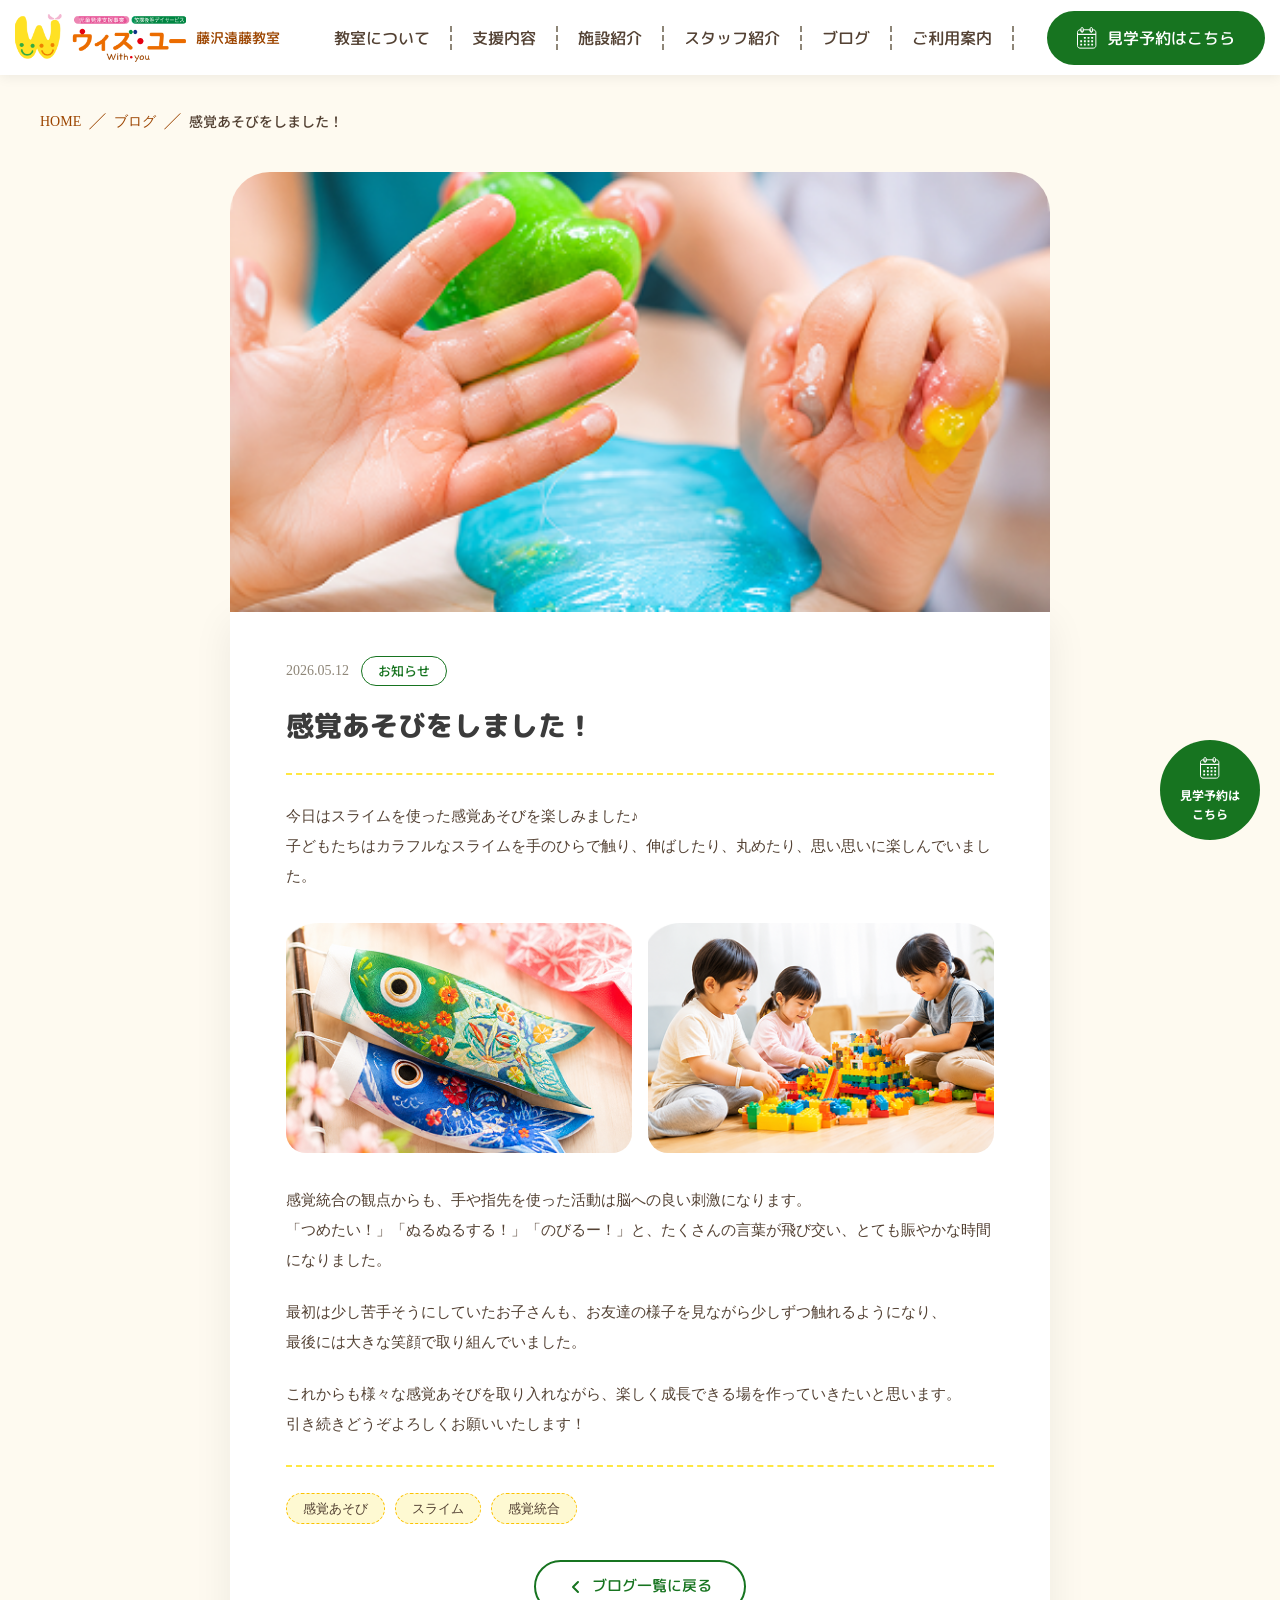
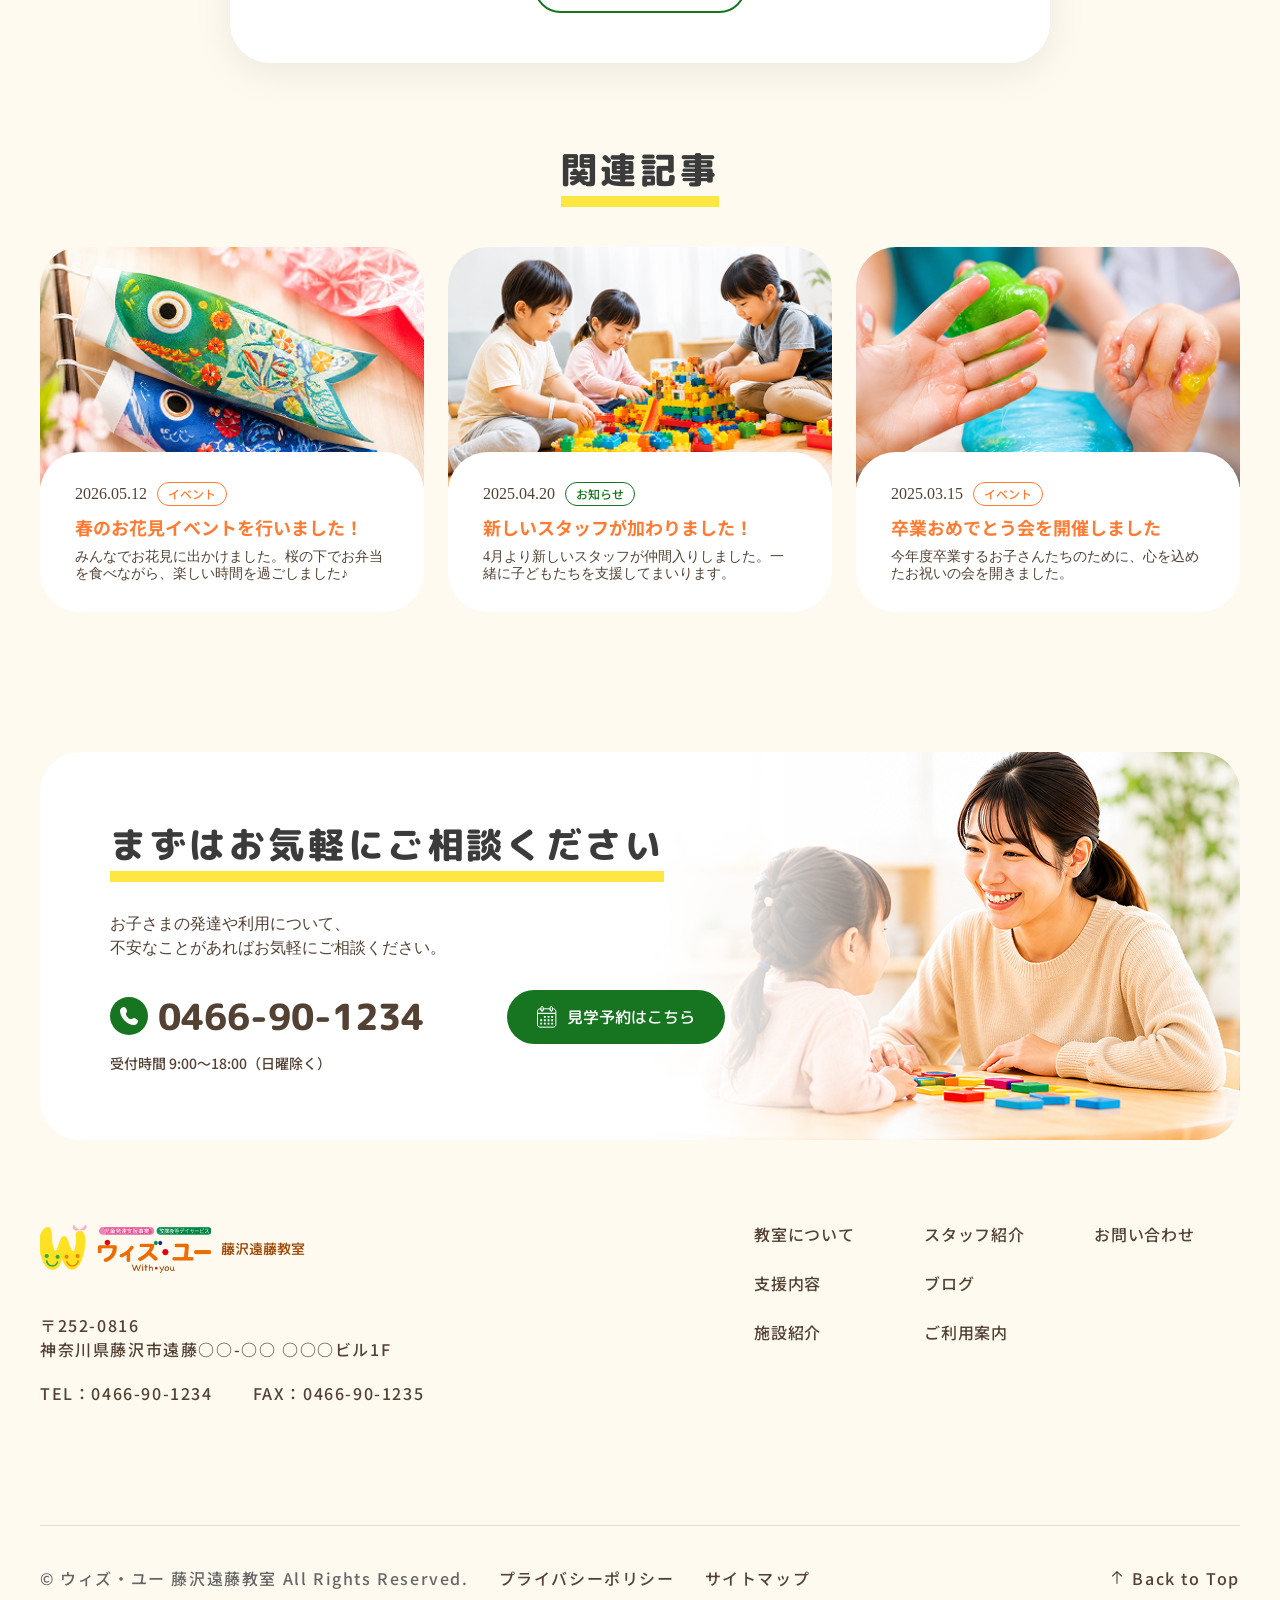
==== blog-detail.html @ 813b3a85 "fix" ====
<!DOCTYPE html>
<html lang="ja">

<head>
    <meta charset="UTF-8">
    <meta name="viewport" content="width=device-width, initial-scale=1.0">
    <meta name="theme-color" content="#4F9858">

    <link href="https://cdn.jsdelivr.net/npm/bootstrap@5.3.3/dist/css/bootstrap.min.css" rel="stylesheet">
    <link href="assets/css/vendors/hover.css" rel="stylesheet">
    <link href="assets/css/style.css" rel="stylesheet">
    <link href="assets/css/responsive.css" rel="stylesheet">
    <link href="assets/images/fav.png" rel="icon" type="image/png">

    <title>感覚あそびをしました！ | 藤沢遠藤教室</title>
</head>

<body>
    <div class="layout">

        <section class="header">
            <div class="lg-container">
                <div class="header-inner">
                    <div class="nav-brand">
                        <a href="index.html">
                            <img src="assets/images/logo.svg" class="logo" alt="">
                        </a>
                        <span>
                            藤沢遠藤教室
                        </span>
                    </div>
                    <div class="nav-bar">
                        <a href="classroom.html">教室について</a>
                        <a href="#">支援内容</a>
                        <a href="facilities.html">施設紹介</a>
                        <a href="#">スタッフ紹介</a>
                        <a href="blog.html">ブログ</a>
                        <a href="contact.html">ご利用案内</a>
                    </div>
                    <div class="nav-action">
                        <a href="contact.html" class="btn btn-primary">
                            <svg width="20" height="22" viewBox="0 0 20 22" fill="none"
                                xmlns="http://www.w3.org/2000/svg">
                                <path
                                    d="M18.85 5.29231V7.38091H0.5V5.29231C0.5 3.91237 1.6194 2.79297 3.00005 2.79297H3.94042V3.94013C3.94042 4.57297 4.45438 5.08694 5.08758 5.08694C5.72078 5.08694 6.23439 4.57297 6.23439 3.94013V2.79297H13.1156V3.94013C13.1156 4.57297 13.6295 5.08694 14.2624 5.08694C14.8952 5.08694 15.4096 4.57297 15.4096 3.94013V2.79297H16.3506C17.7316 2.79297 18.85 3.91237 18.85 5.29231Z"
                                    stroke="white" stroke-miterlimit="10" />
                                <path
                                    d="M6.23416 1.64693V3.94066C6.23416 4.57374 5.72044 5.08758 5.08736 5.08758C4.45427 5.08758 3.94043 4.57386 3.94043 3.94066V1.64693C3.94043 1.0129 4.45427 0.5 5.08736 0.5C5.72044 0.5 6.23416 1.0129 6.23416 1.64693Z"
                                    stroke="white" stroke-miterlimit="10" />
                                <path
                                    d="M15.4096 1.64693V3.94066C15.4096 4.57374 14.8958 5.08758 14.2626 5.08758C13.6294 5.08758 13.1157 4.57386 13.1157 3.94066V1.64693C13.1157 1.0129 13.6296 0.5 14.2626 0.5C14.8957 0.5 15.4096 1.0129 15.4096 1.64693Z"
                                    stroke="white" stroke-miterlimit="10" />
                                <path
                                    d="M18.85 7.38086V18.6439C18.85 20.0249 17.7316 21.1433 16.3506 21.1433H3.00005C1.6194 21.1433 0.5 20.0249 0.5 18.6439V7.38086H18.85Z"
                                    stroke="white" stroke-miterlimit="10" />
                                <path
                                    d="M8.75779 11.4894C8.75779 11.6274 8.64591 11.7394 8.50793 11.7394H7.17271C7.03473 11.7394 6.92285 11.6274 6.92285 11.4894V10.1542C6.92285 10.0161 7.03473 9.9043 7.17271 9.9043H8.50793C8.64591 9.9043 8.75779 10.0162 8.75779 10.1542V11.4894Z"
                                    fill="white" />
                                <path
                                    d="M12.4272 11.4894C12.4272 11.6274 12.3153 11.7394 12.1774 11.7394H10.8421C10.7042 11.7394 10.5923 11.6274 10.5923 11.4894V10.1542C10.5923 10.0161 10.7042 9.9043 10.8421 9.9043H12.1774C12.3153 9.9043 12.4272 10.0162 12.4272 10.1542V11.4894Z"
                                    fill="white" />
                                <path
                                    d="M16.0976 11.4894C16.0976 11.6274 15.9858 11.7394 15.8478 11.7394H14.5126C14.3746 11.7394 14.2627 11.6274 14.2627 11.4894V10.1542C14.2627 10.0161 14.3746 9.9043 14.5126 9.9043H15.8478C15.9856 9.9043 16.0976 10.0162 16.0976 10.1542V11.4894Z"
                                    fill="white" />
                                <path
                                    d="M3.5023 13.3457H4.83752C4.9755 13.3457 5.08738 13.4577 5.08738 13.5956V14.9308C5.08738 15.0686 4.97538 15.1806 4.83752 15.1806H3.5023C3.36432 15.1806 3.25244 15.0686 3.25244 14.9308V13.5956C3.25244 13.4577 3.36444 13.3457 3.5023 13.3457Z"
                                    fill="white" />
                                <path
                                    d="M7.17223 13.3457H8.50744C8.64542 13.3457 8.7573 13.4577 8.7573 13.5956V14.9308C8.7573 15.0686 8.6453 15.1806 8.50744 15.1806H7.17223C7.03424 15.1806 6.92236 15.0686 6.92236 14.9308V13.5956C6.92236 13.4577 7.03436 13.3457 7.17223 13.3457Z"
                                    fill="white" />
                                <path
                                    d="M14.5121 13.3457H15.8473C15.9851 13.3457 16.0971 13.4577 16.0971 13.5956V14.9308C16.0971 15.0686 15.9851 15.1806 15.8473 15.1806H14.5121C14.3742 15.1806 14.2622 15.0686 14.2622 14.9308V13.5956C14.2622 13.4577 14.3742 13.3457 14.5121 13.3457Z"
                                    fill="white" />
                                <path
                                    d="M5.08738 18.3704C5.08738 18.5085 4.9755 18.6202 4.83752 18.6202H3.5023C3.36432 18.6202 3.25244 18.5083 3.25244 18.3704V17.0351C3.25244 16.8972 3.36432 16.7852 3.5023 16.7852H4.83752C4.9755 16.7852 5.08738 16.8972 5.08738 17.0351V18.3704Z"
                                    fill="white" />
                                <path
                                    d="M8.75779 18.3704C8.75779 18.5085 8.64591 18.6202 8.50793 18.6202H7.17271C7.03473 18.6202 6.92285 18.5083 6.92285 18.3704V17.0351C6.92285 16.8972 7.03473 16.7852 7.17271 16.7852H8.50793C8.64591 16.7852 8.75779 16.8972 8.75779 17.0351V18.3704Z"
                                    fill="white" />
                                <path
                                    d="M12.4272 18.3704C12.4272 18.5085 12.3153 18.6202 12.1774 18.6202H10.8421C10.7042 18.6202 10.5923 18.5083 10.5923 18.3704V17.0351C10.5923 16.8972 10.7042 16.7852 10.8421 16.7852H12.1774C12.3153 16.7852 12.4272 16.8972 12.4272 17.0351V18.3704Z"
                                    fill="white" />
                                <path
                                    d="M16.0976 18.3704C16.0976 18.5085 15.9858 18.6202 15.8478 18.6202H14.5126C14.3746 18.6202 14.2627 18.5083 14.2627 18.3704V17.0351C14.2627 16.8972 14.3746 16.7852 14.5126 16.7852H15.8478C15.9856 16.7852 16.0976 16.8972 16.0976 17.0351V18.3704Z"
                                    fill="white" />
                                <path
                                    d="M12.4272 14.9288C12.4272 15.0668 12.3153 15.1788 12.1774 15.1788H10.8421C10.7042 15.1788 10.5923 15.0668 10.5923 14.9288V13.5936C10.5923 13.4555 10.7042 13.3438 10.8421 13.3438H12.1774C12.3153 13.3438 12.4272 13.4556 12.4272 13.5936V14.9288Z"
                                    fill="white" />
                            </svg>
                            見学予約はこちら
                        </a>
                    </div>
                </div>
            </div>
        </section>
        <section class="mobile-header">
            <div class="nav-brand">
                <a href="index.html">
                    <img src="assets/images/logo.svg" class="logo" alt="">
                </a>
                <span>
                    藤沢遠藤教室
                </span>
            </div>
            <div class="menu-btn" data-bs-toggle="offcanvas" data-bs-target="#mobileNav" aria-controls="mobileNav"
                style="cursor:pointer;">
                <svg width="50" height="50" viewBox="0 0 50 50" fill="none" xmlns="http://www.w3.org/2000/svg">
                    <rect width="50" height="50" rx="25" fill="#FCC202" />
                    <path
                        d="M8.31 19.24C8.17667 19.3133 8.03667 19.33 7.89 19.29C7.74333 19.2567 7.62333 19.1767 7.53 19.05C7.45 18.93 7.42333 18.8 7.45 18.66C7.48333 18.52 7.56333 18.4167 7.69 18.35C9.01667 17.59 10.1133 16.7 10.98 15.68C11.0133 15.6467 11.0067 15.61 10.96 15.57C10.0267 14.8233 9.27 14.24 8.69 13.82C8.57667 13.7333 8.51 13.62 8.49 13.48C8.47 13.34 8.50667 13.2167 8.6 13.11C8.69333 12.9967 8.81333 12.9333 8.96 12.92C9.11333 12.9 9.25 12.9333 9.37 13.02C10.0833 13.5267 10.8267 14.09 11.6 14.71C11.6467 14.7433 11.6867 14.74 11.72 14.7C12.28 13.8533 12.7333 12.9033 13.08 11.85C13.1267 11.7033 13.2167 11.5933 13.35 11.52C13.4833 11.44 13.6267 11.4167 13.78 11.45C13.9267 11.4833 14.0367 11.5633 14.11 11.69C14.19 11.8167 14.2067 11.95 14.16 12.09C13.78 13.3367 13.26 14.4467 12.6 15.42C12.5667 15.4667 12.57 15.5067 12.61 15.54C13.47 16.2667 14.2033 16.91 14.81 17.47C14.9167 17.57 14.97 17.6933 14.97 17.84C14.9767 17.9867 14.9267 18.1133 14.82 18.22C14.7133 18.3267 14.5833 18.3833 14.43 18.39C14.2833 18.39 14.1567 18.34 14.05 18.24C13.3767 17.6133 12.6833 17 11.97 16.4C11.9167 16.36 11.8733 16.36 11.84 16.4C10.9067 17.4933 9.73 18.44 8.31 19.24ZM16.96 11.95H22.54C22.68 11.95 22.8 12 22.9 12.1C23 12.2 23.05 12.32 23.05 12.46C23.05 12.6 23 12.7233 22.9 12.83C22.8 12.93 22.68 12.98 22.54 12.98H16.96C16.82 12.98 16.7 12.93 16.6 12.83C16.5 12.7233 16.45 12.6 16.45 12.46C16.45 12.32 16.5 12.2 16.6 12.1C16.7 12 16.82 11.95 16.96 11.95ZM16.26 18.85C16.12 18.85 16 18.8 15.9 18.7C15.8 18.6 15.75 18.48 15.75 18.34C15.75 18.2 15.8 18.08 15.9 17.98C16 17.8733 16.12 17.82 16.26 17.82H23.24C23.38 17.82 23.5 17.8733 23.6 17.98C23.7 18.08 23.75 18.2 23.75 18.34C23.75 18.48 23.7 18.6 23.6 18.7C23.5 18.8 23.38 18.85 23.24 18.85H16.26ZM25.32 19C25.1933 19 25.0867 18.96 25 18.88C24.9133 18.7933 24.87 18.6867 24.87 18.56C24.87 18.4333 24.9133 18.3267 25 18.24C25.0867 18.1533 25.1933 18.11 25.32 18.11H28.88C28.94 18.11 28.97 18.0833 28.97 18.03L29.23 14.37C29.23 14.3167 29.2033 14.29 29.15 14.29H26.15C26.0233 14.29 25.9167 14.2467 25.83 14.16C25.7433 14.0733 25.7 13.9667 25.7 13.84C25.7 13.7133 25.7433 13.61 25.83 13.53C25.9167 13.4433 26.0233 13.4 26.15 13.4H29.81C29.9633 13.4 30.09 13.4567 30.19 13.57C30.2967 13.6767 30.3467 13.8067 30.34 13.96L30.08 18.03C30.08 18.0833 30.1067 18.11 30.16 18.11H31.18C31.3067 18.11 31.4133 18.1533 31.5 18.24C31.5867 18.3267 31.63 18.4333 31.63 18.56C31.63 18.6867 31.5867 18.7933 31.5 18.88C31.4133 18.96 31.3067 19 31.18 19H25.32ZM33.17 15.92C33.0233 15.92 32.9 15.87 32.8 15.77C32.7 15.67 32.65 15.5467 32.65 15.4C32.65 15.2533 32.7 15.13 32.8 15.03C32.9 14.93 33.0233 14.88 33.17 14.88H40.33C40.4767 14.88 40.6 14.93 40.7 15.03C40.8 15.13 40.85 15.2533 40.85 15.4C40.85 15.5467 40.8 15.67 40.7 15.77C40.6 15.87 40.4767 15.92 40.33 15.92H33.17Z"
                        fill="white" />
                    <line x1="11.5" y1="24" x2="36.5" y2="24" stroke="white" stroke-width="2" />
                    <line x1="11.5" y1="30" x2="36.5" y2="30" stroke="white" stroke-width="2" />
                    <line x1="11.5" y1="36" x2="36.5" y2="36" stroke="white" stroke-width="2" />
                </svg>
            </div>
        </section>

        <!-- Mobile Offcanvas Nav -->
        <div class="offcanvas offcanvas-end mobile-offcanvas" tabindex="-1" id="mobileNav"
            aria-labelledby="mobileNavLabel">
            <div class="offcanvas-header">
                <div class="nav-brand">
                    <a href="index.html">
                        <img src="assets/images/logo.svg" class="logo" alt="">
                    </a>
                </div>
                <button type="button" class="offcanvas-close-btn" data-bs-dismiss="offcanvas" aria-label="Close">
                    <svg width="44" height="44" viewBox="0 0 44 44" fill="none" xmlns="http://www.w3.org/2000/svg">
                        <rect width="44" height="44" rx="22" fill="#FF7B32" />
                        <line x1="14" y1="14" x2="30" y2="30" stroke="white" stroke-width="2.5"
                            stroke-linecap="round" />
                        <line x1="30" y1="14" x2="14" y2="30" stroke="white" stroke-width="2.5"
                            stroke-linecap="round" />
                    </svg>
                </button>
            </div>
            <div class="offcanvas-body">
                <nav class="mobile-nav-links">
                    <a href="classroom.html">教室について</a>
                    <a href="#">支援内容</a>
                    <a href="facilities.html">施設紹介</a>
                    <a href="#">スタッフ紹介</a>
                    <a href="blog.html">ブログ</a>
                    <a href="contact.html">ご利用案内</a>
                </nav>
                <div class="mobile-nav-action">
                    <a href="contact.html" class="btn btn-primary w-100">
                        <svg width="20" height="22" viewBox="0 0 20 22" fill="none" xmlns="http://www.w3.org/2000/svg">
                            <path
                                d="M18.85 5.29231V7.38091H0.5V5.29231C0.5 3.91237 1.6194 2.79297 3.00005 2.79297H3.94042V3.94013C3.94042 4.57297 4.45438 5.08694 5.08758 5.08694C5.72078 5.08694 6.23439 4.57297 6.23439 3.94013V2.79297H13.1156V3.94013C13.1156 4.57297 13.6295 5.08694 14.2624 5.08694C14.8952 5.08694 15.4096 4.57297 15.4096 3.94013V2.79297H16.3506C17.7316 2.79297 18.85 3.91237 18.85 5.29231Z"
                                stroke="white" stroke-miterlimit="10" />
                            <path
                                d="M6.23416 1.64693V3.94066C6.23416 4.57374 5.72044 5.08758 5.08736 5.08758C4.45427 5.08758 3.94043 4.57386 3.94043 3.94066V1.64693C3.94043 1.0129 4.45427 0.5 5.08736 0.5C5.72044 0.5 6.23416 1.0129 6.23416 1.64693Z"
                                stroke="white" stroke-miterlimit="10" />
                            <path
                                d="M15.4096 1.64693V3.94066C15.4096 4.57374 14.8958 5.08758 14.2626 5.08758C13.6294 5.08758 13.1157 4.57386 13.1157 3.94066V1.64693C13.1157 1.0129 13.6296 0.5 14.2626 0.5C14.8957 0.5 15.4096 1.0129 15.4096 1.64693Z"
                                stroke="white" stroke-miterlimit="10" />
                            <path
                                d="M18.85 7.38086V18.6439C18.85 20.0249 17.7316 21.1433 16.3506 21.1433H3.00005C1.6194 21.1433 0.5 20.0249 0.5 18.6439V7.38086H18.85Z"
                                stroke="white" stroke-miterlimit="10" />
                            <path
                                d="M8.75779 11.4894C8.75779 11.6274 8.64591 11.7394 8.50793 11.7394H7.17271C7.03473 11.7394 6.92285 11.6274 6.92285 11.4894V10.1542C6.92285 10.0161 7.03473 9.9043 7.17271 9.9043H8.50793C8.64591 9.9043 8.75779 10.0162 8.75779 10.1542V11.4894Z"
                                fill="white" />
                            <path
                                d="M12.4272 11.4894C12.4272 11.6274 12.3153 11.7394 12.1774 11.7394H10.8421C10.7042 11.7394 10.5923 11.6274 10.5923 11.4894V10.1542C10.5923 10.0161 10.7042 9.9043 10.8421 9.9043H12.1774C12.3153 9.9043 12.4272 10.0162 12.4272 10.1542V11.4894Z"
                                fill="white" />
                            <path
                                d="M16.0976 11.4894C16.0976 11.6274 15.9858 11.7394 15.8478 11.7394H14.5126C14.3746 11.7394 14.2627 11.6274 14.2627 11.4894V10.1542C14.2627 10.0161 14.3746 9.9043 14.5126 9.9043H15.8478C15.9856 9.9043 16.0976 10.0162 16.0976 10.1542V11.4894Z"
                                fill="white" />
                            <path
                                d="M3.5023 13.3457H4.83752C4.9755 13.3457 5.08738 13.4577 5.08738 13.5956V14.9308C5.08738 15.0686 4.97538 15.1806 4.83752 15.1806H3.5023C3.36432 15.1806 3.25244 15.0686 3.25244 14.9308V13.5956C3.25244 13.4577 3.36444 13.3457 3.5023 13.3457Z"
                                fill="white" />
                            <path
                                d="M7.17223 13.3457H8.50744C8.64542 13.3457 8.7573 13.4577 8.7573 13.5956V14.9308C8.7573 15.0686 8.6453 15.1806 8.50744 15.1806H7.17223C7.03424 15.1806 6.92236 15.0686 6.92236 14.9308V13.5956C6.92236 13.4577 7.03436 13.3457 7.17223 13.3457Z"
                                fill="white" />
                            <path
                                d="M14.5121 13.3457H15.8473C15.9851 13.3457 16.0971 13.4577 16.0971 13.5956V14.9308C16.0971 15.0686 15.9851 15.1806 15.8473 15.1806H14.5121C14.3742 15.1806 14.2622 15.0686 14.2622 14.9308V13.5956C14.2622 13.4577 14.3742 13.3457 14.5121 13.3457Z"
                                fill="white" />
                            <path
                                d="M5.08738 18.3704C5.08738 18.5085 4.9755 18.6202 4.83752 18.6202H3.5023C3.36432 18.6202 3.25244 18.5083 3.25244 18.3704V17.0351C3.25244 16.8972 3.36432 16.7852 3.5023 16.7852H4.83752C4.9755 16.7852 5.08738 16.8972 5.08738 17.0351V18.3704Z"
                                fill="white" />
                            <path
                                d="M8.75779 18.3704C8.75779 18.5085 8.64591 18.6202 8.50793 18.6202H7.17271C7.03473 18.6202 6.92285 18.5083 6.92285 18.3704V17.0351C6.92285 16.8972 7.03473 16.7852 7.17271 16.7852H8.50793C8.64591 16.7852 8.75779 16.8972 8.75779 17.0351V18.3704Z"
                                fill="white" />
                            <path
                                d="M12.4272 18.3704C12.4272 18.5085 12.3153 18.6202 12.1774 18.6202H10.8421C10.7042 18.6202 10.5923 18.5083 10.5923 18.3704V17.0351C10.5923 16.8972 10.7042 16.7852 10.8421 16.7852H12.1774C12.3153 16.7852 12.4272 16.8972 12.4272 17.0351V18.3704Z"
                                fill="white" />
                            <path
                                d="M16.0976 18.3704C16.0976 18.5085 15.9858 18.6202 15.8478 18.6202H14.5126C14.3746 18.6202 14.2627 18.5083 14.2627 18.3704V17.0351C14.2627 16.8972 14.3746 16.7852 14.5126 16.7852H15.8478C15.9856 16.7852 16.0976 16.8972 16.0976 17.0351V18.3704Z"
                                fill="white" />
                            <path
                                d="M12.4272 14.9288C12.4272 15.0668 12.3153 15.1788 12.1774 15.1788H10.8421C10.7042 15.1788 10.5923 15.0668 10.5923 14.9288V13.5936C10.5923 13.4555 10.7042 13.3438 10.8421 13.3438H12.1774C12.3153 13.3438 12.4272 13.4556 12.4272 13.5936V14.9288Z"
                                fill="white" />
                        </svg>
                        見学予約はこちら
                    </a>
                </div>
            </div>
        </div>

        <!-- Breadcrumb -->
        <section class="bd-breadcrumb-section">
            <div class="md-container">
                <div class="bd-breadcrumb">
                    <a href="index.html">HOME</a>
                    <svg width="17" height="17" viewBox="0 0 17 17" fill="none">
                        <line x1="0.35" y1="16.35" x2="16.35" y2="0.35" stroke="#9C4500" />
                    </svg>
                    <a href="blog.html">ブログ</a>
                    <svg width="17" height="17" viewBox="0 0 17 17" fill="none">
                        <line x1="0.35" y1="16.35" x2="16.35" y2="0.35" stroke="#9C4500" />
                    </svg>
                    <span>感覚あそびをしました！</span>
                </div>
            </div>
        </section>

        <!-- Blog Detail -->
        <section class="bd-section">
            <div class="md-container">
                <div class="bd-wrap">

                    <!-- Hero Image -->
                    <div class="bd-hero-img">
                        <img src="assets/images/blog1.png" alt="感覚あそびをしました！">
                    </div>

                    <!-- Article Card -->
                    <div class="bd-card">

                        <!-- Meta -->
                        <div class="bd-meta">
                            <span class="bd-date">2026.05.12</span>
                            <span class="bd-tag success">お知らせ</span>
                        </div>

                        <!-- Title -->
                        <h1 class="bd-title">感覚あそびをしました！</h1>

                        <div class="bd-divider"></div>

                        <!-- Body -->
                        <div class="bd-body">
                            <p>今日はスライムを使った感覚あそびを楽しみました♪<br>
                                子どもたちはカラフルなスライムを手のひらで触り、伸ばしたり、丸めたり、思い思いに楽しんでいました。</p>

                            <div class="bd-img-row">
                                <div class="bd-img-item">
                                    <img src="assets/images/blog2.png" alt="">
                                </div>
                                <div class="bd-img-item">
                                    <img src="assets/images/blog3.png" alt="">
                                </div>
                            </div>

                            <p>感覚統合の観点からも、手や指先を使った活動は脳への良い刺激になります。<br>
                                「つめたい！」「ぬるぬるする！」「のびるー！」と、たくさんの言葉が飛び交い、とても賑やかな時間になりました。</p>

                            <p>最初は少し苦手そうにしていたお子さんも、お友達の様子を見ながら少しずつ触れるようになり、<br>
                                最後には大きな笑顔で取り組んでいました。</p>

                            <p>これからも様々な感覚あそびを取り入れながら、楽しく成長できる場を作っていきたいと思います。<br>
                                引き続きどうぞよろしくお願いいたします！</p>
                        </div>

                        <div class="bd-divider"></div>

                        <!-- Tags -->
                        <div class="bd-tags">
                            <span class="bd-tag-item">感覚あそび</span>
                            <span class="bd-tag-item">スライム</span>
                            <span class="bd-tag-item">感覚統合</span>
                        </div>

                        <!-- Back Button -->
                        <div class="bd-back">
                            <a href="blog.html" class="bd-back-btn">
                                <svg width="16" height="16" viewBox="0 0 16 16" fill="none">
                                    <path d="M10 13L5 8L10 3" stroke="currentColor" stroke-width="2"
                                        stroke-linecap="round" stroke-linejoin="round" />
                                </svg>
                                ブログ一覧に戻る
                            </a>
                        </div>

                    </div>
                </div>

                <!-- Related Posts -->
                <div class="bd-related">
                    <div class="center-heading">
                        <div class="heading">
                            <h3>関連記事</h3>
                        </div>
                    </div>
                    <div class="row">
                        <div class="col-lg-4 col-md-6">
                            <div class="blog-card">
                                <div class="blog-banner">
                                    <img src="assets/images/blog2.png" alt="">
                                </div>
                                <div class="blog-content">
                                    <h6>2026.05.12 <span class="warning">イベント</span></h6>
                                    <h4>春のお花見イベントを行いました！</h4>
                                    <p>みんなでお花見に出かけました。桜の下でお弁当を食べながら、楽しい時間を過ごしました♪</p>
                                </div>
                            </div>
                        </div>
                        <div class="col-lg-4 col-md-6">
                            <div class="blog-card">
                                <div class="blog-banner">
                                    <img src="assets/images/blog3.png" alt="">
                                </div>
                                <div class="blog-content">
                                    <h6>2025.04.20 <span class="success">お知らせ</span></h6>
                                    <h4>新しいスタッフが加わりました！</h4>
                                    <p>4月より新しいスタッフが仲間入りしました。一緒に子どもたちを支援してまいります。</p>
                                </div>
                            </div>
                        </div>
                        <div class="col-lg-4 col-md-6">
                            <div class="blog-card">
                                <div class="blog-banner">
                                    <img src="assets/images/blog1.png" alt="">
                                </div>
                                <div class="blog-content">
                                    <h6>2025.03.15 <span class="warning">イベント</span></h6>
                                    <h4>卒業おめでとう会を開催しました</h4>
                                    <p>今年度卒業するお子さんたちのために、心を込めたお祝いの会を開きました。</p>
                                </div>
                            </div>
                        </div>
                    </div>
                </div>
            </div>
        </section>

        <section class="footer-section">
            <div class="md-container">
                <div class="contact-card">
                    <h4>
                        まずはお気軽にご相談ください
                    </h4>
                    <p>
                        お子さまの発達や利用について、
                        <br>
                        不安なことがあればお気軽にご相談ください。
                    </p>
                    <div class="contact-number">
                        <div class="number">
                            <h5>
                                <svg width="38" height="38" viewBox="0 0 38 38" fill="none"
                                    xmlns="http://www.w3.org/2000/svg">
                                    <rect width="38" height="38" rx="19" fill="#177420" />
                                    <path
                                        d="M22.5999 21.5222C20.2051 24.0423 14.0963 17.9882 16.5002 15.4582C17.9682 13.9132 16.3102 12.1481 15.3923 10.8491C13.6694 8.4141 9.88853 11.7761 10.0025 13.9152C10.3655 20.6612 17.6622 28.6553 24.7278 27.9573C26.9377 27.7393 29.4776 23.7473 26.9427 22.2882C25.6748 21.5582 23.9339 20.1182 22.5999 21.5212"
                                        fill="white" />
                                </svg>
                                0466-90-1234
                            </h5>
                            <p>
                                受付時間 9:00〜18:00（日曜除く）
                            </p>
                        </div>
                        <div>
                            <a href="contact.html" class="btn btn-primary">
                                <svg width="20" height="22" viewBox="0 0 20 22" fill="none"
                                    xmlns="http://www.w3.org/2000/svg">
                                    <path
                                        d="M18.85 5.29231V7.38091H0.5V5.29231C0.5 3.91237 1.6194 2.79297 3.00005 2.79297H3.94042V3.94013C3.94042 4.57297 4.45438 5.08694 5.08758 5.08694C5.72078 5.08694 6.23439 4.57297 6.23439 3.94013V2.79297H13.1156V3.94013C13.1156 4.57297 13.6295 5.08694 14.2624 5.08694C14.8952 5.08694 15.4096 4.57297 15.4096 3.94013V2.79297H16.3506C17.7316 2.79297 18.85 3.91237 18.85 5.29231Z"
                                        stroke="white" stroke-miterlimit="10" />
                                    <path
                                        d="M6.23416 1.64693V3.94066C6.23416 4.57374 5.72044 5.08758 5.08736 5.08758C4.45427 5.08758 3.94043 4.57386 3.94043 3.94066V1.64693C3.94043 1.0129 4.45427 0.5 5.08736 0.5C5.72044 0.5 6.23416 1.0129 6.23416 1.64693Z"
                                        stroke="white" stroke-miterlimit="10" />
                                    <path
                                        d="M15.4096 1.64693V3.94066C15.4096 4.57374 14.8958 5.08758 14.2626 5.08758C13.6294 5.08758 13.1157 4.57386 13.1157 3.94066V1.64693C13.1157 1.0129 13.6296 0.5 14.2626 0.5C14.8957 0.5 15.4096 1.0129 15.4096 1.64693Z"
                                        stroke="white" stroke-miterlimit="10" />
                                    <path
                                        d="M18.85 7.38281V18.6459C18.85 20.0269 17.7316 21.1452 16.3506 21.1452H3.00005C1.6194 21.1452 0.5 20.0269 0.5 18.6459V7.38281H18.85Z"
                                        stroke="white" stroke-miterlimit="10" />
                                    <path
                                        d="M8.75779 11.4913C8.75779 11.6293 8.64591 11.7413 8.50793 11.7413H7.17271C7.03473 11.7413 6.92285 11.6293 6.92285 11.4913V10.1561C6.92285 10.018 7.03473 9.90625 7.17271 9.90625H8.50793C8.64591 9.90625 8.75779 10.0181 8.75779 10.1561V11.4913Z"
                                        fill="white" />
                                    <path
                                        d="M12.4272 11.4913C12.4272 11.6293 12.3153 11.7413 12.1774 11.7413H10.8421C10.7042 11.7413 10.5923 11.6293 10.5923 11.4913V10.1561C10.5923 10.018 10.7042 9.90625 10.8421 9.90625H12.1774C12.3153 9.90625 12.4272 10.0181 12.4272 10.1561V11.4913Z"
                                        fill="white" />
                                    <path
                                        d="M16.0976 11.4913C16.0976 11.6293 15.9858 11.7413 15.8478 11.7413H14.5126C14.3746 11.7413 14.2627 11.6293 14.2627 11.4913V10.1561C14.2627 10.018 14.3746 9.90625 14.5126 9.90625H15.8478C15.9856 9.90625 16.0976 10.0181 16.0976 10.1561V11.4913Z"
                                        fill="white" />
                                    <path
                                        d="M3.5023 13.3477H4.83752C4.9755 13.3477 5.08738 13.4597 5.08738 13.5975V14.9327C5.08738 15.0706 4.97538 15.1826 4.83752 15.1826H3.5023C3.36432 15.1826 3.25244 15.0706 3.25244 14.9327V13.5975C3.25244 13.4597 3.36444 13.3477 3.5023 13.3477Z"
                                        fill="white" />
                                    <path
                                        d="M7.17223 13.3477H8.50744C8.64542 13.3477 8.7573 13.4597 8.7573 13.5975V14.9327C8.7573 15.0706 8.6453 15.1826 8.50744 15.1826H7.17223C7.03424 15.1826 6.92236 15.0706 6.92236 14.9327V13.5975C6.92236 13.4597 7.03436 13.3477 7.17223 13.3477Z"
                                        fill="white" />
                                    <path
                                        d="M14.5121 13.3477H15.8473C15.9851 13.3477 16.0971 13.4597 16.0971 13.5975V14.9327C16.0971 15.0706 15.9851 15.1826 15.8473 15.1826H14.5121C14.3742 15.1826 14.2622 15.0706 14.2622 14.9327V13.5975C14.2622 13.4597 14.3742 13.3477 14.5121 13.3477Z"
                                        fill="white" />
                                    <path
                                        d="M5.08738 18.3704C5.08738 18.5085 4.9755 18.6202 4.83752 18.6202H3.5023C3.36432 18.6202 3.25244 18.5083 3.25244 18.3704V17.0351C3.25244 16.8972 3.36432 16.7852 3.5023 16.7852H4.83752C4.9755 16.7852 5.08738 16.8972 5.08738 17.0351V18.3704Z"
                                        fill="white" />
                                    <path
                                        d="M8.75779 18.3704C8.75779 18.5085 8.64591 18.6202 8.50793 18.6202H7.17271C7.03473 18.6202 6.92285 18.5083 6.92285 18.3704V17.0351C6.92285 16.8972 7.03473 16.7852 7.17271 16.7852H8.50793C8.64591 16.7852 8.75779 16.8972 8.75779 17.0351V18.3704Z"
                                        fill="white" />
                                    <path
                                        d="M12.4272 18.3704C12.4272 18.5085 12.3153 18.6202 12.1774 18.6202H10.8421C10.7042 18.6202 10.5923 18.5083 10.5923 18.3704V17.0351C10.5923 16.8972 10.7042 16.7852 10.8421 16.7852H12.1774C12.3153 16.7852 12.4272 16.8972 12.4272 17.0351V18.3704Z"
                                        fill="white" />
                                    <path
                                        d="M16.0976 18.3704C16.0976 18.5085 15.9858 18.6202 15.8478 18.6202H14.5126C14.3746 18.6202 14.2627 18.5083 14.2627 18.3704V17.0351C14.2627 16.8972 14.3746 16.7852 14.5126 16.7852H15.8478C15.9856 16.7852 16.0976 16.8972 16.0976 17.0351V18.3704Z"
                                        fill="white" />
                                    <path
                                        d="M12.4272 14.9327C12.4272 15.0707 12.3153 15.1827 12.1774 15.1827H10.8421C10.7042 15.1827 10.5923 15.0707 10.5923 14.9327V13.5975C10.5923 13.4594 10.7042 13.3477 10.8421 13.3477H12.1774C12.3153 13.3477 12.4272 13.4595 12.4272 13.5975V14.9327Z"
                                        fill="white" />
                                </svg>
                                見学予約はこちら
                            </a>
                        </div>
                    </div>
                </div>
                <div class="footer-content">
                    <div class="row">
                        <div class="col-md-7">
                            <div class="footer-disc">
                                <div class="f-brand">
                                    <img src="assets/images/logo.svg" alt="">
                                    <span>
                                        藤沢遠藤教室
                                    </span>
                                </div>
                                <p>
                                    〒252-0816
                                    <br>
                                    神奈川県藤沢市遠藤○○-○○ ○○○ビル1F
                                </p>
                                <div class="contect-row">
                                    <p>TEL：0466-90-1234</p>
                                    <p>
                                        FAX：0466-90-1235
                                    </p>
                                </div>
                            </div>
                        </div>
                        <div class="col-md-5">
                            <div class="row">
                                <div class="col-lg-4">
                                    <div class="f-nav">
                                        <a href="classroom.html">教室について</a>
                                        <a href="#">支援内容</a>
                                        <a href="facilities.html">施設紹介</a>
                                    </div>
                                </div>
                                <div class="col-lg-4">
                                    <div class="f-nav">
                                        <a href="#">スタッフ紹介</a>
                                        <a href="blog.html">ブログ</a>
                                        <a href="contact.html">ご利用案内</a>
                                    </div>
                                </div>
                                <div class="col-lg-4">
                                    <div class="f-nav">
                                        <a href="contact.html">お問い合わせ</a>
                                    </div>
                                </div>
                            </div>
                        </div>
                    </div>
                </div>
                <div class="bottom d-none-sm">
                    <div class="bottom-nav">
                        <span>
                            © ウィズ・ユー 藤沢遠藤教室 All Rights Reserved.
                        </span>
                        <a href="">プライバシーポリシー</a>
                        <a href="">サイトマップ</a>
                    </div>
                    <a href="#" class="back-to-top" aria-label="Back to top">
                        <svg width="10" height="13" viewBox="0 0 10 13" fill="none" xmlns="http://www.w3.org/2000/svg">
                            <path fill-rule="evenodd" clip-rule="evenodd"
                                d="M4.60849 0.162944C4.71237 0.0586059 4.85319 0 5 0C5.14682 0 5.28763 0.0586059 5.39151 0.162944L9.82367 4.62026C9.8781 4.67126 9.92176 4.73277 9.95204 4.80112C9.98232 4.86946 9.9986 4.94324 9.99992 5.01805C10.0012 5.09286 9.98754 5.16717 9.95968 5.23655C9.93182 5.30593 9.89034 5.36895 9.83773 5.42186C9.78512 5.47476 9.72246 5.51647 9.65347 5.5445C9.58449 5.57252 9.5106 5.58628 9.43621 5.58496C9.36182 5.58364 9.28846 5.56727 9.2205 5.53681C9.15254 5.50636 9.09137 5.46245 9.04065 5.40771L5.55402 1.9013L5.55402 12.4428C5.55402 12.5906 5.49565 12.7323 5.39175 12.8368C5.28785 12.9413 5.14694 13 5 13C4.85307 13 4.71215 12.9413 4.60825 12.8368C4.50435 12.7323 4.44598 12.5906 4.44598 12.4428L4.44598 1.9013L0.959347 5.40771C0.908627 5.46245 0.847463 5.50636 0.779504 5.53681C0.711544 5.56727 0.638182 5.58364 0.563794 5.58496C0.489405 5.58628 0.415514 5.57252 0.346529 5.5445C0.277544 5.51647 0.214877 5.47476 0.162269 5.42186C0.10966 5.36895 0.0681861 5.30593 0.0403218 5.23655C0.0124576 5.16717 -0.00122628 5.09286 8.62221e-05 5.01805C0.00139872 4.94324 0.0176807 4.86946 0.0479612 4.80112C0.0782417 4.73277 0.1219 4.67126 0.176332 4.62026L4.60849 0.162944Z"
                                fill="#534133" />
                        </svg>
                        <span>
                            Back to Top
                        </span>
                    </a>
                </div>
                <div class="bottom-sm d-show-sm">
                    <div class="nav">
                        <a href="">
                            プライバシーポリシー
                        </a>
                        <a href="">
                            サイトマップ
                        </a>
                        <a href="">
                            <svg width="10" height="13" viewBox="0 0 10 13" fill="none"
                                xmlns="http://www.w3.org/2000/svg">
                                <path fill-rule="evenodd" clip-rule="evenodd"
                                    d="M4.60849 0.162944C4.71237 0.0586059 4.85319 0 5 0C5.14682 0 5.28763 0.0586059 5.39151 0.162944L9.82367 4.62026C9.8781 4.67126 9.92176 4.73277 9.95204 4.80112C9.98232 4.86946 9.9986 4.94324 9.99992 5.01805C10.0012 5.09286 9.98754 5.16717 9.95968 5.23655C9.93182 5.30593 9.89034 5.36895 9.83773 5.42186C9.78512 5.47476 9.72246 5.51647 9.65347 5.5445C9.58449 5.57252 9.5106 5.58628 9.43621 5.58496C9.36182 5.58364 9.28846 5.56727 9.2205 5.53681C9.15254 5.50636 9.09137 5.46245 9.04065 5.40771L5.55402 1.9013L5.55402 12.4428C5.55402 12.5906 5.49565 12.7323 5.39175 12.8368C5.28785 12.9413 5.14694 13 5 13C4.85307 13 4.71215 12.9413 4.60825 12.8368C4.50435 12.7323 4.44598 12.5906 4.44598 12.4428L4.44598 1.9013L0.959347 5.40771C0.908627 5.46245 0.847463 5.50636 0.779504 5.53681C0.711544 5.56727 0.638182 5.58364 0.563794 5.58496C0.489405 5.58628 0.415514 5.57252 0.346529 5.5445C0.277544 5.51647 0.214877 5.47476 0.162269 5.42186C0.10966 5.36895 0.0681861 5.30593 0.0403218 5.23655C0.0124576 5.16717 -0.00122628 5.09286 8.62221e-05 5.01805C0.00139872 4.94324 0.0176807 4.86946 0.0479612 4.80112C0.0782417 4.73277 0.1219 4.67126 0.176332 4.62026L4.60849 0.162944Z"
                                    fill="#534133" />
                            </svg>
                            Back to Top
                        </a>
                    </div>
                    <p>
                        © ウィズ・ユー 藤沢遠藤教室
                        <br>
                        All Rights Reserved.
                    </p>
                </div>
            </div>
        </section>
        <a href="#" class="reservation-btn">
            <svg width="20" height="22" viewBox="0 0 20 22" fill="none" xmlns="http://www.w3.org/2000/svg">
                <path
                    d="M18.85 5.29231V7.38091H0.5V5.29231C0.5 3.91237 1.6194 2.79297 3.00005 2.79297H3.94042V3.94013C3.94042 4.57297 4.45438 5.08694 5.08758 5.08694C5.72078 5.08694 6.23439 4.57297 6.23439 3.94013V2.79297H13.1156V3.94013C13.1156 4.57297 13.6295 5.08694 14.2624 5.08694C14.8952 5.08694 15.4096 4.57297 15.4096 3.94013V2.79297H16.3506C17.7316 2.79297 18.85 3.91237 18.85 5.29231Z"
                    stroke="white" stroke-miterlimit="10" />
                <path
                    d="M6.23416 1.64693V3.94066C6.23416 4.57374 5.72044 5.08758 5.08736 5.08758C4.45427 5.08758 3.94043 4.57386 3.94043 3.94066V1.64693C3.94043 1.0129 4.45427 0.5 5.08736 0.5C5.72044 0.5 6.23416 1.0129 6.23416 1.64693Z"
                    stroke="white" stroke-miterlimit="10" />
                <path
                    d="M15.4096 1.64693V3.94066C15.4096 4.57374 14.8958 5.08758 14.2626 5.08758C13.6294 5.08758 13.1157 4.57386 13.1157 3.94066V1.64693C13.1157 1.0129 13.6296 0.5 14.2626 0.5C14.8957 0.5 15.4096 1.0129 15.4096 1.64693Z"
                    stroke="white" stroke-miterlimit="10" />
                <path
                    d="M18.85 7.38281V18.6459C18.85 20.0269 17.7316 21.1452 16.3506 21.1452H3.00005C1.6194 21.1452 0.5 20.0269 0.5 18.6459V7.38281H18.85Z"
                    stroke="white" stroke-miterlimit="10" />
                <path
                    d="M8.75779 11.4913C8.75779 11.6293 8.64591 11.7413 8.50793 11.7413H7.17271C7.03473 11.7413 6.92285 11.6293 6.92285 11.4913V10.1561C6.92285 10.018 7.03473 9.90625 7.17271 9.90625H8.50793C8.64591 9.90625 8.75779 10.0181 8.75779 10.1561V11.4913Z"
                    fill="white" />
                <path
                    d="M12.4277 11.4913C12.4277 11.6293 12.3158 11.7413 12.1778 11.7413H10.8426C10.7047 11.7413 10.5928 11.6293 10.5928 11.4913V10.1561C10.5928 10.018 10.7047 9.90625 10.8426 9.90625H12.1778C12.3158 9.90625 12.4277 10.0181 12.4277 10.1561V11.4913Z"
                    fill="white" />
                <path
                    d="M16.0976 11.4913C16.0976 11.6293 15.9858 11.7413 15.8478 11.7413H14.5126C14.3746 11.7413 14.2627 11.6293 14.2627 11.4913V10.1561C14.2627 10.018 14.3746 9.90625 14.5126 9.90625H15.8478C15.9856 9.90625 16.0976 10.0181 16.0976 10.1561V11.4913Z"
                    fill="white" />
                <path
                    d="M3.5023 13.3477H4.83752C4.9755 13.3477 5.08738 13.4597 5.08738 13.5975V14.9327C5.08738 15.0706 4.97538 15.1826 4.83752 15.1826H3.5023C3.36432 15.1826 3.25244 15.0706 3.25244 14.9327V13.5975C3.25244 13.4597 3.36444 13.3477 3.5023 13.3477Z"
                    fill="white" />
                <path
                    d="M7.17223 13.3477H8.50744C8.64542 13.3477 8.7573 13.4597 8.7573 13.5975V14.9327C8.7573 15.0706 8.6453 15.1826 8.50744 15.1826H7.17223C7.03424 15.1826 6.92236 15.0706 6.92236 14.9327V13.5975C6.92236 13.4597 7.03436 13.3477 7.17223 13.3477Z"
                    fill="white" />
                <path
                    d="M14.5126 13.3477H15.8478C15.9856 13.3477 16.0976 13.4597 16.0976 13.5975V14.9327C16.0976 15.0706 15.9856 15.1826 15.8478 15.1826H14.5126C14.3747 15.1826 14.2627 15.0706 14.2627 14.9327V13.5975C14.2627 13.4597 14.3747 13.3477 14.5126 13.3477Z"
                    fill="white" />
                <path
                    d="M5.08738 18.3704C5.08738 18.5085 4.9755 18.6202 4.83752 18.6202H3.5023C3.36432 18.6202 3.25244 18.5083 3.25244 18.3704V17.0351C3.25244 16.8972 3.36432 16.7852 3.5023 16.7852H4.83752C4.9755 16.7852 5.08738 16.8972 5.08738 17.0351V18.3704Z"
                    fill="white" />
                <path
                    d="M8.75779 18.3704C8.75779 18.5085 8.64591 18.6202 8.50793 18.6202H7.17271C7.03473 18.6202 6.92285 18.5083 6.92285 18.3704V17.0351C6.92285 16.8972 7.03473 16.7852 7.17271 16.7852H8.50793C8.64591 16.7852 8.75779 16.8972 8.75779 17.0351V18.3704Z"
                    fill="white" />
                <path
                    d="M12.4277 18.3704C12.4277 18.5085 12.3158 18.6202 12.1778 18.6202H10.8426C10.7047 18.6202 10.5928 18.5083 10.5928 18.3704V17.0351C10.5928 16.8972 10.7047 16.7852 10.8426 16.7852H12.1778C12.3158 16.7852 12.4277 16.8972 12.4277 17.0351V18.3704Z"
                    fill="white" />
                <path
                    d="M16.0976 18.3704C16.0976 18.5085 15.9858 18.6202 15.8478 18.6202H14.5126C14.3746 18.6202 14.2627 18.5083 14.2627 18.3704V17.0351C14.2627 16.8972 14.3746 16.7852 14.5126 16.7852H15.8478C15.9856 16.7852 16.0976 16.8972 16.0976 17.0351V18.3704Z"
                    fill="white" />
                <path
                    d="M12.4277 14.9327C12.4277 15.0707 12.3158 15.1827 12.1778 15.1827H10.8426C10.7047 15.1827 10.5928 15.0707 10.5928 14.9327V13.5975C10.5928 13.4594 10.7047 13.3477 10.8426 13.3477H12.1778C12.3158 13.3477 12.4277 13.4595 12.4277 13.5975V14.9327Z"
                    fill="white" />
            </svg>
            <span>
                見学予約は
                <br>
                こちら
            </span>
        </a>

    </div>

    <script src="https://cdn.jsdelivr.net/npm/bootstrap@5.3.3/dist/js/bootstrap.bundle.min.js"></script>
    <script src="assets/js/vendors/jquery.min.js"></script>
    <script src="assets/js/script.js"></script>
</body>

</html>
---- assets/css/style.css ----
@import"https://fonts.googleapis.com/css2?family=Poppins:ital,wght@0,100;0,200;0,300;0,400;0,500;0,600;0,700;0,800;0,900;1,100;1,200;1,300;1,400;1,500;1,600;1,700;1,800;1,900&display=swap";@import"https://fonts.googleapis.com/css2?family=Noto+Sans+JP:wght@100..900&display=swap";@import"https://fonts.googleapis.com/css2?family=M+PLUS+Rounded+1c&display=swap";@import"https://cdnjs.cloudflare.com/ajax/libs/font-awesome/6.5.1/css/all.min.css";@font-face{font-family:"Rounded Mplus 1c";src:url("../fonts/RoundedMplus1c-200.ttf");font-weight:200}@font-face{font-family:"Rounded Mplus 1c";src:url("../fonts/RoundedMplus1c-300.ttf");font-weight:300}@font-face{font-family:"Rounded Mplus 1c";src:url("../fonts/RoundedMplus1c-400.ttf");font-weight:400}@font-face{font-family:"Rounded Mplus 1c";src:url("../fonts/RoundedMplus1c-500.ttf");font-weight:500}@font-face{font-family:"Rounded Mplus 1c";src:url("../fonts/RoundedMplus1c-600.ttf");font-weight:600}@font-face{font-family:"Rounded Mplus 1c";src:url("../fonts/RoundedMplus1c-700.ttf");font-weight:700}@font-face{font-family:"Rounded Mplus 1c";src:url("../fonts/RoundedMplus1c-800.ttf");font-weight:800}@font-face{font-family:"Noto Sans JP";src:url("../fonts/Noto-Sans-JP.ttf")}h1,h2,h3,h4,h5,h6,p,a,span,b,small,strong,body,button,input,optgroup,select,textarea{font-family:"Rounded Mplus 1c"}body{overflow-x:hidden !important;background:#fefaf0;scroll-behavior:smooth}a,i,.form-control,select,option,input,div,.btn{text-decoration:none;transition:all .3s ease-in-out}textarea,input,.navbar-toggler,button{outline:2px solid rgba(0,0,0,0) !important;box-shadow:none !important}::-webkit-scrollbar{width:6px;height:6px}::-webkit-scrollbar-track{background:#fef9d2}::-webkit-scrollbar-thumb{background:#4f9858}.animated{animation:up-down 2s ease-in-out infinite alternate-reverse both}@keyframes up-down{0%{transform:translateY(10px)}100%{transform:translateY(-10px)}}.layout{width:100%;margin:0px auto;background:#fefaf0}.lg-container{width:100%;max-width:1410px;padding-left:15px;padding-right:15px;margin:0px auto}.md-container{width:100%;max-width:1230px;padding-left:15px;padding-right:15px;margin:0px auto}.btn-primary{display:flex !important;flex-direction:row !important;justify-content:center !important;align-items:center !important;padding:15px 30px !important;gap:10px !important;height:54px !important;background:#177420 !important;border-radius:100px !important;font-family:"Rounded Mplus 1c" !important;font-style:normal !important;font-weight:500 !important;font-size:16px !important;line-height:24px !important;color:#fff !important;border:none !important;transition:background .3s ease,transform .3s ease,box-shadow .3s ease !important}.btn-primary:hover{background:#ff7b32 !important;transform:translateY(-2px);box-shadow:0 10px 24px rgba(255,123,50,.4) !important}.header{width:100%;min-height:75px;display:flex;align-items:center;background:#fff;position:sticky;top:0;z-index:999;box-shadow:0 2px 12px rgba(0,0,0,.07)}.header .header-inner{width:100%;background:#fff;display:flex;align-items:center;justify-content:space-between}.header .header-inner .nav-brand{display:flex;align-items:center;gap:10px}.header .header-inner .nav-brand .logo{height:48px}.header .header-inner .nav-brand span{font-family:"Rounded Mplus 1c";font-style:normal;font-weight:500;font-size:14px;line-height:21px;color:#9c4500}.header .header-inner .nav-bar{display:flex;align-items:center}.header .header-inner .nav-bar a{display:flex;flex-direction:row;justify-content:center;align-items:center;padding:0px 20px;gap:10px;border-right:2px dashed #8e8678;font-family:"Rounded Mplus 1c";font-style:normal;font-weight:500;font-size:16px;line-height:24px;color:#534133}.header .header-inner .nav-bar a.active,.header .header-inner .nav-bar a:hover{color:#4f9858}.mobile-header{width:100%;height:70px;padding:5px 10px;display:flex;justify-content:space-between;align-items:center;background:#fff;position:sticky;top:0;z-index:999;box-shadow:0 2px 12px rgba(0,0,0,.07)}.mobile-header .nav-brand{display:flex;align-items:center;gap:10px}.mobile-header .nav-brand .logo{height:48px}.mobile-header .nav-brand span{font-family:"Rounded Mplus 1c";font-style:normal;font-weight:500;font-size:14px;line-height:21px;color:#9c4500}.hero-section{width:100%;height:auto;position:relative;margin-bottom:120px}.hero-section .hero-bottom-left{position:absolute;left:27px;bottom:-100px;width:360px;z-index:1}.hero-section .hero-bottom-right{position:absolute;right:36px;bottom:0px;width:264px;z-index:1}.hero-section .hero-bg{height:100%;width:100%;-o-object-fit:cover;object-fit:cover}.hero-section .hero-bg-sm{height:100%;width:100%;-o-object-fit:cover;object-fit:cover;-o-object-position:bottom;object-position:bottom}.hero-section .hero-content{width:100%;height:100%;position:absolute;top:0;left:0;right:0;bottom:0;padding:165px 0px}.hero-section .hero-content h2{font-family:"Rounded Mplus 1c Bold";font-style:normal;font-weight:700;font-size:40px;line-height:59px;color:#3b3b3b;width:-moz-fit-content;width:fit-content;background:#fff;margin-bottom:10px}.hero-section .hero-content h2 span{font-family:"Rounded Mplus 1c Bold";color:#ff7b32}.hero-section .hero-content p{margin-top:30px;font-family:"Noto Sans JP";font-style:normal;font-weight:400;font-size:16px;line-height:150%;color:#534133;margin-bottom:30px}.hero-section .hero-content .circles-row{display:flex;align-items:center;gap:12px}.hero-section .hero-content .circles-row .circle{display:flex;justify-content:center;align-items:center;padding:10px;gap:10px;width:110px;height:110px;border-radius:100px}.hero-section .hero-content .circles-row .circle h4{font-family:"Noto Sans JP";font-style:normal;font-weight:700;font-size:14px;line-height:17px;margin-bottom:0px;text-align:center;color:#fff}.hero-section .hero-content .circles-row .circle h4 span{font-family:"Noto Sans JP";font-size:16px}.hero-section .hero-content .circles-row .circle h4 small{font-family:"Noto Sans JP";font-size:12px}.center-heading{width:100%;display:flex;justify-content:center}.center-heading .heading{display:flex;flex-direction:column;justify-content:center;align-items:center;position:relative;z-index:1}.center-heading small{font-family:"Noto Sans JP";font-style:normal;font-weight:700;font-size:16px;line-height:19px;text-align:center;color:#534133;margin-bottom:10px}.center-heading h6{font-family:"Rounded Mplus 1c";font-style:normal;font-weight:700;font-size:20px;line-height:30px;display:flex;align-items:center;text-align:center;letter-spacing:.1em;color:#3b3b3b;margin-bottom:0px}.center-heading h3{font-family:"Rounded Mplus 1c";font-style:normal;font-weight:700;font-size:36px;line-height:53px;display:flex;align-items:flex-end;letter-spacing:.1em;color:#3b3b3b;border-bottom:11px solid #ffe742;margin-bottom:40px}.center-heading h3 span{font-family:"Rounded Mplus 1c";font-style:normal;font-weight:700;font-size:48px;display:flex;align-items:flex-end;letter-spacing:.1em;color:#ff7b32}.center-heading p{font-family:"Noto Sans JP";font-style:normal;font-weight:400;font-size:16px;line-height:150%;text-align:center;color:#534133;margin-bottom:40px}.strengths-section{width:100%;background:#fef9d2;border-radius:200px;padding:0px 0px 100px}.strengths-section .center-heading .heading{margin-top:-50px}.strengths-section .strengths-row{width:100%;gap:40px 60px;display:flex;flex-wrap:wrap}.strengths-section .strengths-row .strengths-card{display:flex;flex-direction:column;align-items:flex-start;padding:40px;gap:10px;width:calc(50% - 30px);min-height:316px;background:#fff;border:4px solid #fef9d2;border-radius:40px;position:relative}.strengths-section .strengths-row .strengths-card .top-right{position:absolute;top:-20px;right:-5px;z-index:1}.strengths-section .strengths-row .strengths-card .top-left{position:absolute;top:-20px;left:-5px;z-index:1}.strengths-section .strengths-row .strengths-card .arrow1{position:absolute;top:50%;right:-90px;z-index:1}.strengths-section .strengths-row .strengths-card .arrow2{position:absolute;bottom:-90px;left:-130px;z-index:1}.strengths-section .strengths-row .strengths-card .arrow3{position:absolute;top:30%;right:-90px;z-index:1}.strengths-section .strengths-row .strengths-card .heading{display:flex;align-items:center;gap:20px;width:100%}.strengths-section .strengths-row .strengths-card .heading .number{font-family:"Poppins";font-style:normal;font-weight:700;font-size:80px;line-height:150%;color:#000}.strengths-section .strengths-row .strengths-card .heading .text{font-family:"Noto Sans JP";font-style:normal;font-weight:700;font-size:32px;line-height:150%;color:#3b3b3b}.strengths-section .strengths-row .strengths-card .discription{width:100%;display:flex;gap:40px}.strengths-section .strengths-row .strengths-card .discription .text{width:calc(100% - 240px)}.strengths-section .strengths-row .strengths-card .discription .text p{font-family:"Noto Sans JP";font-style:normal;font-weight:400;font-size:16px;line-height:150%;color:#534133}.strengths-section .strengths-row .strengths-card .discription .text img{max-width:170px}.strengths-section .strengths-row .strengths-card .discription .img{width:200px;height:120px;border-radius:40px;overflow:hidden}.strengths-section .strengths-row .strengths-card .discription .img img{width:100%;height:100%;-o-object-fit:cover;object-fit:cover}.strengths-section .strengths-row .strengths-card .discription .img2{width:200px;border-radius:40px;overflow:hidden;margin-top:-100px}.strengths-section .strengths-row .strengths-card .discription .img2 img{width:100%;height:100%}.support-details-section{width:100%;background:#fff;padding:0px 0px 100px;border-radius:200px;position:relative}.support-details-section .support-v1{position:absolute;top:0;right:40px;z-index:1}.support-details-section .support-v2{position:absolute;bottom:30%;right:0;z-index:1}.support-details-section .support-v3{position:absolute;bottom:-68px;left:0;z-index:1}.support-details-section .center-heading .heading{margin-top:-40px}.support-details-section .support-details-row{width:100%;display:flex;justify-content:center;align-items:center;flex-wrap:wrap;gap:20px 40px}.support-details-section .support-details-row .support-card{display:flex;flex-direction:row;flex-direction:column;justify-content:center;align-items:center;padding:10px;gap:20px;width:270px;height:270px;background:#fef9d2;border-radius:1000px}.support-details-section .support-details-row .support-card p{font-family:"Noto Sans JP";font-style:normal;font-weight:700;font-size:18px;line-height:22px;text-align:center;color:#534133;margin-bottom:0px}.facility-section{width:100%;padding:135px 0px 155px}.facility-section .facility-row{width:100%;display:flex;gap:60px}.facility-section .facility-row .facility-col{width:calc(100% - 30px);min-height:300px}.facility-section .facility-row .facility-col .heading{width:100%}.facility-section .facility-row .facility-col .heading .title{width:100%;display:flex;justify-content:space-between;align-items:center}.facility-section .facility-row .facility-col .heading h3{font-family:"Rounded Mplus 1c";font-style:normal;font-weight:700;font-size:36px;line-height:53px;display:flex;align-items:flex-end;letter-spacing:.1em;color:#3b3b3b;border-bottom:11px solid #ffe742;margin-bottom:28px}.facility-section .facility-row .facility-col .heading p{font-family:"Noto Sans JP";font-style:normal;font-weight:400;font-size:16px;line-height:19px;color:#534133;margin-bottom:40px}.facility-section .facility-row .facility-col .banner{width:100%;height:auto}.facility-section .facility-row .facility-col .banner img{width:100%;height:100%}.staff-section{width:100%;min-height:600px;background:#fef9d2;border-radius:200px;padding:0px 0px 100px;position:relative;z-index:1}.staff-section .staff-v1{position:absolute;top:-120px;right:0px;z-index:2}.staff-section .staff-v2{position:absolute;top:-20px;left:0px;z-index:2}.staff-section .center-heading .heading{margin-top:-35px}.staff-section .staff-row-outer{overflow-x:auto !important}.staff-section .staff-row-outer::-webkit-scrollbar{width:0px;height:0px}.staff-section .staff-section-row{width:1200px}.staff-section .staff-card{display:flex;flex-direction:column;align-items:center;padding:30px 5px;width:100%;max-width:300px;margin:0px auto;height:calc(100% - 40px);margin-bottom:40px;background:#fff;border-radius:40px}.staff-section .staff-card .profile{width:150px;height:150px;border-radius:100px;overflow:hidden;-o-object-fit:cover;object-fit:cover;-o-object-position:center;object-position:center;margin-bottom:20px}.staff-section .staff-card h6{margin-bottom:10px;font-family:"Noto Sans JP";font-style:normal;font-weight:400;font-size:16px;line-height:19px;text-align:center;color:#534133}.staff-section .staff-card h4{margin-bottom:10px;font-family:"Noto Sans JP";font-style:normal;font-weight:500;font-size:18px;line-height:22px;text-align:center;color:#534133}.staff-section .staff-card p{margin-bottom:10px;font-family:"Noto Sans JP";font-style:normal;font-weight:400;font-size:14px;line-height:17px;text-align:center;color:#534133}.p-center{width:100%;display:flex;justify-content:center;align-items:center}.banner-section{width:100%;height:auto;height:800px;margin-top:-220px;margin-bottom:-220px}.banner-section img{width:100%;height:100%;-o-object-fit:cover;object-fit:cover}.blog-section{width:100%;min-height:600px;background:#fef9d2;border-radius:200px;padding:80px 0px 100px;position:relative;z-index:1}.blog-section .blog-row-outer{overflow-x:auto !important}.blog-section .blog-row-outer::-webkit-scrollbar{width:0px;height:0px}.blog-section .blog-row{width:1200px}a:has(.blog-card){display:block;color:inherit}a:has(.blog-card) .blog-card{transition:transform .3s ease,box-shadow .3s ease}a:has(.blog-card):hover .blog-card{transform:translateY(-6px);box-shadow:0 14px 36px rgba(0,0,0,.1)}.blog-card{border-radius:40px;max-width:500px;margin:0px auto;width:100%;display:flex;flex-direction:column;margin-bottom:40px;position:relative;z-index:1}.blog-card .blog-banner{width:100%;height:240px;overflow:hidden;border-radius:40px 40px 0px 0px}.blog-card .blog-banner img{width:100%;height:100%;-o-object-fit:cover;object-fit:cover}.blog-card .blog-content{display:flex;flex-direction:column;padding:30px 35px;width:100%;min-height:160px;margin-top:-35px;background:#fff;border-radius:40px}.blog-card .blog-content h6{display:flex;align-items:center;gap:10px;font-family:"Noto Sans JP";font-style:normal;font-weight:400;font-size:16px;line-height:19px;text-align:center;color:#534133;margin-bottom:10px}.blog-card .blog-content h6 span.success{display:flex;flex-direction:row;justify-content:center;align-items:center;padding:5px 10px;gap:10px;height:24px;width:-moz-fit-content;width:fit-content;border:1px solid #177420;border-radius:100px;font-family:"Noto Sans JP";font-style:normal;font-weight:500;font-size:12px;line-height:14px;text-align:center;color:#177420}.blog-card .blog-content h6 span.warning{display:flex;flex-direction:row;justify-content:center;align-items:center;padding:5px 10px;gap:10px;height:24px;width:-moz-fit-content;width:fit-content;border:1px solid #ff7b32;border-radius:100px;font-family:"Noto Sans JP";font-style:normal;font-weight:500;font-size:12px;line-height:14px;text-align:center;color:#ff7b32}.blog-card .blog-content h4{font-family:"Noto Sans JP";font-style:normal;font-weight:700;font-size:18px;line-height:22px;margin-bottom:10px;color:#ff7b32}.blog-card .blog-content p{font-family:"Noto Sans JP";font-style:normal;font-weight:400;font-size:14px;line-height:17px;color:#534133;margin-bottom:0px}.usage-flow-section{padding:100px 0px;position:relative}.usage-flow-section .flow-v1{position:absolute;top:-92px;left:0px;z-index:1}.usage-flow-section .flow-v2{position:absolute;top:-80px;right:0px;z-index:1}.usage-flow-section .flow-row-outer{padding-top:20px;overflow-x:auto !important}.usage-flow-section .flow-row-outer::-webkit-scrollbar{width:0px;height:0px}.usage-flow-section .flow-row{display:flex;align-items:center;justify-content:space-between;width:1200px}.usage-flow-section .flow-row .flow-pills{display:flex;flex-direction:column;align-items:center;justify-content:center;padding:60px 10px;gap:10px;isolation:isolate;width:167px;height:240px;background:#fefeff;border:4px solid #feefd0;border-radius:100px;position:relative}.usage-flow-section .flow-row .flow-pills .arrow-right{position:absolute;right:-40px;top:50%;transform:translateY(-50%)}.usage-flow-section .flow-row span{position:absolute;display:flex;flex-direction:column;justify-content:center;align-items:center;padding:0px;gap:10px;position:absolute;width:60px;height:60px;top:-19px;left:50%;transform:translateX(-50%);background:#ff7b32;border-radius:100px;font-family:"Rounded Mplus 1c";font-style:normal;font-weight:700;font-size:36px;line-height:53px;letter-spacing:.1em;color:#fff}.usage-flow-section .flow-row p{font-family:"Noto Sans JP";font-style:normal;font-weight:700;font-size:18px;line-height:22px;margin-bottom:0px;text-align:center;color:#534133}.footer-section .contact-card{background:linear-gradient(90deg, #FFFFFF 49.21%, rgba(255, 255, 255, 0) 74.83%),url(../images/contact-bg.png);border-radius:40px;width:100%;min-height:200px;padding:66px 70px;margin-bottom:85px;background-position:right}.footer-section .contact-card h4{width:-moz-fit-content;width:fit-content;font-family:"Rounded Mplus 1c";font-style:normal;font-weight:700;font-size:36px;line-height:53px;display:flex;align-items:flex-end;letter-spacing:.1em;color:#3b3b3b;border-bottom:11px solid #ffe742;margin-bottom:30px}.footer-section .contact-card p{font-family:"Noto Sans JP";font-style:normal;font-weight:400;font-size:16px;line-height:150%;color:#534133;margin-bottom:30px}.footer-section .contact-card .contact-number{display:flex;justify-content:space-between;max-width:615px;width:100%}.footer-section .contact-card .contact-number .number h5{font-family:"Rounded Mplus 1c";font-style:normal;font-weight:700;font-size:36px;line-height:53px;color:#534133;display:flex;align-items:center;gap:10px;margin-bottom:10px}.footer-section .contact-card .contact-number .number p{font-family:"Noto Sans JP";font-style:normal;font-weight:500;font-size:14px;line-height:150%;color:#534133;margin-bottom:0px}.footer-section .footer-content{width:100%;padding-bottom:100px;border-bottom:1px solid #ddd}.footer-section .footer-content .footer-disc .f-brand{display:flex;align-items:center;gap:10px;margin-bottom:40px}.footer-section .footer-content .footer-disc .f-brand .logo{height:48px}.footer-section .footer-content .footer-disc .f-brand span{font-family:"Rounded Mplus 1c";font-style:normal;font-weight:500;font-size:14px;line-height:21px;color:#9c4500}.footer-section .footer-content .footer-disc p{font-family:"Noto Sans JP";font-style:normal;font-weight:500;font-size:16px;line-height:150%;letter-spacing:.1em;color:#534133;margin-bottom:20px}.footer-section .footer-content .footer-disc .contect-row{display:flex;align-items:center;gap:40px}.footer-section .footer-content .f-nav{display:flex;flex-direction:column;gap:30px;margin-bottom:30px}.footer-section .footer-content .f-nav a{font-family:"Noto Sans JP";font-style:normal;font-weight:500;font-size:16px;line-height:19px;letter-spacing:.05em;color:#534133}.footer-section .bottom{display:flex;justify-content:space-between;align-items:center;padding:40px 0px}.footer-section .bottom .bottom-nav{display:flex;align-items:center;gap:30px}.footer-section .bottom .bottom-nav span{font-family:"Noto Sans JP";font-style:normal;font-weight:500;font-size:16px;line-height:150%;letter-spacing:.1em;color:#666}.footer-section .bottom .bottom-nav a{font-family:"Noto Sans JP";font-style:normal;font-weight:500;font-size:16px;line-height:150%;letter-spacing:.1em;color:#534133}.footer-section .bottom .back-to-top{display:flex;align-items:center;gap:10px}.footer-section .bottom .back-to-top span{font-family:"Noto Sans JP";font-style:normal;font-weight:500;font-size:16px;line-height:150%;letter-spacing:.1em;color:#534133}.other-hero-section{width:100%;display:flex;position:relative}.other-hero-section .contact-hero-v1{position:absolute;left:0;bottom:-110px;z-index:1}.other-hero-section .hero-content{width:calc(100% - 790px);padding:30px 30px 30px 100px;height:auto;position:relative}.other-hero-section .hero-content .classroom-hero-v1{position:absolute;right:-20px;bottom:-40px;z-index:1}.other-hero-section .hero-content .breadcrumb{display:flex;align-items:center;gap:10px;margin-bottom:60px}.other-hero-section .hero-content .breadcrumb span{font-family:"Noto Sans JP";font-style:normal;font-weight:400;font-size:16px;line-height:150%;color:#9c4500}.other-hero-section .hero-content h2{font-family:"Rounded Mplus 1c";font-style:normal;font-weight:700;font-size:40px;line-height:59px;color:#3b3b3b;background:#fff;min-height:59px;width:-moz-fit-content;width:fit-content;margin-bottom:10px;padding:5px 10px}.other-hero-section .hero-content h2 span{font-family:"Rounded Mplus 1c";color:#ff7b32}.other-hero-section .hero-content p{font-family:"Noto Sans JP";font-style:normal;font-weight:400;font-size:16px;margin-top:30px;line-height:150%;color:#000}.other-hero-section .hero-banner{height:425px;width:790px;position:relative;z-index:2}.other-hero-section .hero-banner img{width:100%;height:100%;-o-object-fit:cover;object-fit:cover}.contact-form-section{padding:80px 0px 120px}.contact-form-section .form-card{width:100%;max-width:800px;margin:0px auto}.contact-form-section .form-card .form-group{display:flex;margin-bottom:30px}.contact-form-section .form-card .form-group .title{width:160px;display:flex;padding:18px 0px;gap:5px;font-family:"Noto Sans JP";font-style:normal;font-weight:700;font-size:16px;line-height:150%;color:#000}.contact-form-section .form-card .form-group .title span{font-family:"Noto Sans JP";font-style:normal;font-weight:700;font-size:12px;line-height:150%;text-align:center;color:#ed792b}.contact-form-section .form-card .form-group .input{width:calc(100% - 160px);display:flex;align-items:center;gap:20px;flex-wrap:wrap}.contact-form-section .form-card .form-group .form-control{display:flex;flex-direction:row;align-items:center;padding:20px;gap:10px;min-height:64px;background:#fff;border:1px solid #ddd;border-radius:10px;padding:20px;color:#000;outline:none}.contact-form-section .form-card .form-group .form-control::-moz-placeholder{font-family:"Noto Sans JP";font-style:normal;font-weight:400;font-size:16px;line-height:150%;color:#999}.contact-form-section .form-card .form-group .form-control::placeholder{font-family:"Noto Sans JP";font-style:normal;font-weight:400;font-size:16px;line-height:150%;color:#999}.contact-form-section .form-card .form-group .checkbox-group{display:flex;flex-wrap:wrap;align-items:center;gap:20px}.contact-form-section .form-card .form-group .checkbox-group label{font-family:"Noto Sans JP";font-style:normal;font-weight:700;font-size:16px;line-height:150%;cursor:pointer;color:#000;display:flex;align-items:center;gap:10px}.contact-form-section .form-card .form-group .checkbox-group .check-box{width:30px;height:30px;background:#fff;border:1px solid #d9d9d9 !important;border-radius:5px;-webkit-appearance:none;-moz-appearance:none;appearance:none;cursor:pointer;flex-shrink:0;position:relative;display:flex;align-items:center;justify-content:center}.contact-form-section .form-card .form-group .checkbox-group .check-box:checked{background:#4f9858;border-color:#4f9858}.contact-form-section .form-card .form-group .checkbox-group .check-box:checked::after{content:"✓";color:#fff;font-size:20px;font-weight:bold;line-height:1}.contact-form-section .form-card .form-group select.form-control{width:100%;cursor:pointer;-webkit-appearance:none;-moz-appearance:none;appearance:none;background:url('data:image/svg+xml;utf8,<svg xmlns="http://www.w3.org/2000/svg" width="10" height="6" viewBox="0 0 10 6"><path fill="%23333" d="M1 1l4 4 4-4"/></svg>') no-repeat;background-position:right 15px center;padding-right:35px;background-color:#fff}.contact-form-section .form-card .form-group .privacy-label{display:flex;align-items:center;gap:10px}.contact-form-section .form-card .form-group .privacy-label a{font-family:"Noto Sans JP";font-style:normal;font-weight:500;font-size:16px;line-height:150%;-webkit-text-decoration-line:underline;text-decoration-line:underline;color:#000}.btn-submit{display:flex;flex-direction:row;justify-content:space-between;align-items:center;padding:15px 40px;gap:10px;width:400px;height:54px;background:#ff7b32;border-radius:100px;font-family:"Rounded Mplus 1c";font-style:normal;font-weight:500;font-size:16px;line-height:24px;text-align:center;color:#fff}.btn-submit:hover{background:#177420;color:#fff;transform:translateY(-2px);box-shadow:0 10px 24px rgba(23,116,32,.4)}.contact-info{width:100%;display:flex;justify-content:center;margin-bottom:120px;position:relative}.contact-info .contact-info-v1{position:absolute;bottom:-100px;right:50px}.contact-info .map{width:50%;height:auto;background:#f5f5f5}.contact-info .map img{width:100%;height:100%;-o-object-fit:cover;object-fit:cover}.contact-info .info{padding:0px 60px;display:flex;width:50%;height:auto}.contact-info .info h3{font-family:"Rounded Mplus 1c";font-style:normal;font-weight:700;font-size:36px;line-height:53px;display:flex;align-items:flex-end;width:-moz-fit-content;width:fit-content;letter-spacing:.1em;color:#3b3b3b;border-bottom:11px solid #ffe742;margin-bottom:40px}.contact-info .info .info-row{width:100%;padding:20px 0px}.contact-info .info .info-row span{font-family:"Noto Sans JP";font-style:normal;font-weight:400;font-size:16px;line-height:150%;color:#000}.classroom-concept-section{padding:60px 0px 80px}.classroom-concept-section .banner{width:100%}.classroom-concept-section .banner img{width:100%}.classroom-concept-section .content{padding:20px;width:100%;height:100%;display:flex;flex-direction:column;justify-content:center}.classroom-concept-section .content h3{font-family:"Rounded Mplus 1c";font-style:normal;font-weight:700;font-size:36px;line-height:53px;display:flex;align-items:flex-end;letter-spacing:.1em;color:#3b3b3b;width:-moz-fit-content;width:fit-content;border-bottom:11px solid #ffe742;margin-bottom:20px}.classroom-concept-section .content h5{font-family:"Noto Sans JP";font-style:normal;font-weight:700;font-size:32px;line-height:150%;color:#3b3b3b;margin-bottom:40px}.classroom-concept-section .content h6{font-family:"Noto Sans JP";font-style:normal;font-weight:700;font-size:24px;line-height:150%;color:#ff7b32;margin-bottom:20px}.classroom-concept-section .content p{font-family:"Noto Sans JP";font-style:normal;font-weight:400;font-size:16px;line-height:150%;color:#000}.management-philosophy-section{width:100%;min-height:300px;background:#fff2cf;border-radius:200px;padding:0px 0px 100px;position:relative;z-index:1}.management-philosophy-section .center-heading .heading{margin-top:-35px}.management-philosophy-section .management-philosophy-row{width:100%;display:flex;justify-content:center;gap:60px;align-items:center}.management-philosophy-section .management-philosophy-row .m-p-card{display:flex;flex-direction:column;justify-content:center;align-items:center;padding:20px;width:270px;height:270px;background:#fff;border-radius:1000px}.management-philosophy-section .management-philosophy-row .m-p-card svg{margin-bottom:20px}.management-philosophy-section .management-philosophy-row .m-p-card h6{margin-bottom:10px;font-family:"Noto Sans JP";font-style:normal;font-weight:700;font-size:24px;line-height:29px;text-align:center;color:#ff7b32}.management-philosophy-section .management-philosophy-row .m-p-card p{margin-bottom:0px;font-family:"Noto Sans JP";font-style:normal;font-weight:400;font-size:16px;line-height:150%;text-align:center;color:#000}.classroom-strengths-section{width:100%;min-height:400px;background:#fef9d2;border-radius:200px;padding:0px 0px 40px;position:relative;z-index:2}.classroom-strengths-section .sc-v1{position:absolute;right:0;top:30%;z-index:1}.classroom-strengths-section .sc-v2{position:absolute;left:0;top:50%;z-index:1}.classroom-strengths-section .center-heading .heading{margin-top:-35px}.classroom-strengths-section .strengths-cards-row{margin-bottom:40px;overflow-x:auto !important}.classroom-strengths-section .strengths-cards-row::-webkit-scrollbar{width:0px;height:0px}.classroom-strengths-section .strengths-cards-row .banner{width:100%}.classroom-strengths-section .strengths-cards-row .banner img{width:100%;height:100%;max-width:570px;max-height:475px}.classroom-strengths-section .strengths-cards-row .content{width:100%;height:100%;display:flex;flex-direction:column;justify-content:center;max-width:570px;margin:0px auto}.classroom-strengths-section .strengths-cards-row .content .heading{margin-bottom:20px}.classroom-strengths-section .strengths-cards-row .content h6{font-family:"Noto Sans JP";font-style:normal;font-weight:700;font-size:24px;line-height:150%;color:#ff7b32;margin-bottom:20px}.classroom-strengths-section .strengths-cards-row .content p{display:flex;align-items:center;margin-bottom:10px;gap:10px;font-family:"Noto Sans JP";font-style:normal;font-weight:400;font-size:18px;color:#000}.classroom-strengths-section .strengths-cards-row .content p span{font-family:"Noto Sans JP";font-style:normal;font-weight:400;font-size:18px;color:#000}.classroom-strengths-section .strengths-cards-row .strengths-card{display:flex;flex-direction:column;align-items:center;justify-content:center;padding:40px 30px;gap:20px;isolation:isolate;max-width:270px;height:calc(100% - 20px);margin-bottom:20px;background:#fff;border:4px solid #fef9d2;border-radius:40px}.classroom-strengths-section .strengths-cards-row .strengths-card h1{font-family:"Poppins";font-style:normal;font-weight:700;font-size:64px;line-height:50px;color:#000;margin-bottom:0px}.classroom-strengths-section .strengths-cards-row .strengths-card h5{font-family:"Noto Sans JP";font-style:normal;font-weight:700;font-size:24px;line-height:150%;text-align:center;color:#3b3b3b;max-width:210px;margin-bottom:0px}.classroom-strengths-section .strengths-cards-row .strengths-card p{font-family:"Noto Sans JP";font-style:normal;font-weight:400;font-size:16px;line-height:150%;text-align:center;color:#534133;margin-bottom:0px}.service-introduction-section{padding:0px 0px 100px;position:relative;z-index:2}.service-introduction-section .si-v1{position:absolute;top:-110px;left:0px;z-index:1}.service-introduction-section .si-v2{position:absolute;bottom:0px;right:0px;z-index:1}.service-introduction-section .center-heading .heading{margin-top:-30px}.service-introduction-section .service-introduction-card{width:100%;padding:40px;max-width:570px;height:450px;position:relative;z-index:2;margin:0px auto;background:#fff;border-radius:40px;height:calc(100% - 40px);margin-bottom:40px}.service-introduction-section .service-introduction-card h6{font-family:"Noto Sans JP";font-style:normal;font-weight:700;font-size:26px;line-height:150%;color:#ff7b32;margin-bottom:10px}.service-introduction-section .service-introduction-card .tag{display:flex;flex-direction:row;justify-content:center;align-items:center;padding:5px 20px;gap:10px;height:34px;background:#ff7b32;border-radius:100px;width:-moz-fit-content;width:fit-content;margin-bottom:20px;font-family:"Noto Sans JP";font-style:normal;font-weight:700;font-size:16px;line-height:150%;color:#fff}.service-introduction-section .service-introduction-card .banner{width:100%;height:267px;border-radius:40px;overflow:hidden}.service-introduction-section .service-introduction-card .banner img{width:100%;height:100%;-o-object-fit:cover;object-fit:cover}.service-introduction-section .service-introduction-card .content p{font-family:"Noto Sans JP";font-style:normal;font-weight:400;font-size:16px;line-height:150%;color:#534133;margin-bottom:20px}.service-introduction-section .service-introduction-card .content .points{display:flex;align-items:center;margin-bottom:10px;gap:10px;font-family:"Noto Sans JP";font-style:normal;font-weight:400;font-size:18px;color:#000}.service-introduction-section .service-introduction-card .content .points span{font-family:"Noto Sans JP";font-style:normal;font-weight:400;font-size:18px;color:#000;width:calc(100% - 30px)}.flow-of-the-day-section{padding:0px 0px 80px;position:relative}.flow-of-the-day-section .fd-v1{position:absolute;top:-40px;right:230px;z-index:1}.flow-of-the-day-section .flow-heading{margin-bottom:10px}.flow-of-the-day-section .center-heading .heading{margin-top:-40px}.flow-of-the-day-section .flow-section{position:relative;display:flex;flex-direction:column;gap:40px}.flow-of-the-day-section .flow-section .line{position:absolute;height:100%;width:4px;background:#ffe742;margin-left:98px}.flow-of-the-day-section .flow-section .flow-card{width:100%;display:flex;align-items:center;position:relative}.flow-of-the-day-section .flow-section .flow-card .time{width:110px;font-family:"Noto Sans JP";font-style:normal;font-weight:700;font-size:26px;line-height:150%;color:#3b3b3b;display:flex;align-items:center;justify-content:space-between}.flow-of-the-day-section .flow-section .flow-card .time .dot{width:20px;height:20px;background:#ffe742;border-radius:100px}.flow-of-the-day-section .flow-section .flow-card .detail{display:flex;align-items:center;justify-content:space-between;padding-left:50px;width:calc(100% - 110px)}.flow-of-the-day-section .flow-section .flow-card .detail h6{font-family:"Noto Sans JP";font-style:normal;font-weight:700;font-size:26px;line-height:150%;color:#3b3b3b;margin-bottom:0px}.flow-of-the-day-section .flow-section .flow-card .detail .banner{width:185px;height:185px;border-radius:40px;-o-object-fit:cover;object-fit:cover}.main-blog-section{padding:60px 0px 140px;position:relative}.main-blog-section .blog-main-v1{position:absolute;bottom:-50px;right:0px}.main-blog-section .tab-pills{display:flex;justify-content:center;align-items:center;gap:20px;margin-bottom:40px}.main-blog-section .tab-pills .pill{display:flex;flex-direction:row;justify-content:center;align-items:center;padding:15px 20px;gap:10px;width:-moz-fit-content;width:fit-content;height:54px;background:#fdf9dd;border-radius:100px;font-family:"Noto Sans JP";font-style:normal;font-weight:700;font-size:16px;line-height:150%;color:#177420}.main-blog-section .tab-pills .pill svg path{stroke:#177420 !important}.main-blog-section .tab-pills .pill:hover,.main-blog-section .tab-pills .pill.active{color:#fff;background:#fc9557;box-shadow:0 8px 20px rgba(252,149,87,.45)}.main-blog-section .tab-pills .pill:hover svg path,.main-blog-section .tab-pills .pill.active svg path{stroke:#fff !important}.pagination{gap:14px}.pagination .page-link{display:flex;flex-direction:row;justify-content:center;align-items:center;padding:5px;gap:10px;width:50px;height:50px;background:#fff;border:none !important;border-radius:100px !important;font-family:"Noto Sans JP";font-style:normal;font-weight:400;font-size:14px;line-height:17px;color:#534133}.pagination .page-link.active,.pagination .page-link:hover{background:#ff7b32;color:#fff;box-shadow:0 8px 20px rgba(255,123,50,.4)}.pagination .page-link.active svg path,.pagination .page-link:hover svg path{stroke:#fff}.articles-section{width:100%;min-height:400px;background:#fef9d2;border-radius:200px;padding:0px 0px 40px;position:relative;margin-bottom:100px}.articles-section .center-heading .heading{margin-top:-35px}.articles-slider{position:relative}.articles-slider .vw-100{width:100vw}.articles-slider .slider-nav{display:flex;justify-content:space-between;width:100%;align-items:center;top:35%;z-index:999;position:absolute}.articles-slider .slider-nav .custom-prev,.articles-slider .slider-nav .custom-next{padding:5px;gap:10px;isolation:isolate;width:50px;height:50px;border:none;background:#fff;border-radius:100px;transition:box-shadow .3s ease,transform .3s ease}.articles-slider .slider-nav .custom-prev:hover,.articles-slider .slider-nav .custom-next:hover{box-shadow:0 8px 20px rgba(23,116,32,.3);transform:translateY(-2px)}.atmosphere-section{width:100%;min-height:400px;background:#fff;border-radius:200px;padding:80px 0px;margin-top:60px}.atmosphere-section .content{width:100%;height:100%;display:flex;flex-direction:column;justify-content:center}.atmosphere-section .content h3{font-family:"Rounded Mplus 1c";font-style:normal;font-weight:700;font-size:36px;line-height:53px;display:flex;align-items:flex-end;letter-spacing:.1em;color:#3b3b3b;border-bottom:11px solid #ffe742;margin-bottom:20px;width:-moz-fit-content;width:fit-content}.atmosphere-section .content h4{font-family:"Noto Sans JP";font-style:normal;font-weight:700;font-size:32px;line-height:150%;color:#3b3b3b;margin-bottom:40px}.atmosphere-section .content p{font-family:"Noto Sans JP";font-style:normal;font-weight:400;font-size:16px;line-height:150%;color:#000}.atmosphere-section .atmosphere-card{width:100%;height:200px;border-radius:40px;max-width:240px;margin:0px auto;position:relative;margin-bottom:20px;cursor:pointer;border-radius:20px;overflow:hidden}.atmosphere-section .atmosphere-card .pill{position:absolute;bottom:20px;left:20px;z-index:1;display:flex;flex-direction:row;justify-content:center;align-items:center;padding:10px 20px;transition:all .3s ease-in-out;gap:10px;width:-moz-fit-content;width:fit-content;height:44px;background:#fff;border-radius:100px;font-family:"Noto Sans JP";font-style:normal;font-weight:400;font-size:16px;line-height:150%;color:#000}.atmosphere-section .atmosphere-card:hover .pill{background:#4f9858;color:#fff}.atmosphere-section .atmosphere-card img{width:100%;height:100%;-o-object-fit:cover;object-fit:cover}.equipment-introduction-section{padding:100px 0px}.equipment-introduction-section .equipment-row-outer{overflow-x:auto !important}.equipment-introduction-section .equipment-row-outer .equipment-row{min-width:1100px}.equipment-introduction-section .equipment-row-outer::-webkit-scrollbar{width:0px;height:0px}.equipment-introduction-section .equipment-card{display:flex;flex-direction:column;align-items:center;justify-content:center;padding:40px 30px;gap:10px;margin:0px auto;width:100%;max-width:270px;height:calc(100% - 20px);margin-bottom:20px;background:#fff;border:4px solid #fef9d2;border-radius:40px}.equipment-introduction-section .equipment-card:hover{box-shadow:#fef9d2 0px 8px 24px}.equipment-introduction-section .equipment-card .img{height:200px;width:210px;-o-object-fit:cover;object-fit:cover}.equipment-introduction-section .equipment-card h4{font-family:"Noto Sans JP";font-style:normal;font-weight:700;font-size:24px;line-height:150%;text-align:center;margin-bottom:0px}.equipment-introduction-section .equipment-card p{font-family:"Noto Sans JP";font-style:normal;font-weight:400;font-size:16px;line-height:150%;text-align:center;color:#534133;margin-bottom:0px}.safety-initiatives{padding:0px 0px 100px;position:relative}.safety-initiatives .safety-row-outer{overflow-x:auto !important}.safety-initiatives .safety-row-outer::-webkit-scrollbar{width:0px;height:0px}.safety-initiatives .safety-v1{position:absolute;right:0px;top:0;z-index:0}.safety-initiatives .safety-v2{position:absolute;left:0px;bottom:0;z-index:0}.safety-initiatives .safety-card{position:relative;z-index:1;display:flex;flex-direction:column;align-items:center;justify-content:center;padding:40px 30px;gap:10px;margin:0px auto;width:100%;max-width:270px;height:calc(100% - 20px);margin-bottom:20px;background:#fff;border:4px solid #fef9d2;border-radius:40px}.safety-initiatives .safety-card:hover{box-shadow:#fef9d2 0px 8px 24px}.safety-initiatives .safety-card .img{height:100px;width:100px;border-radius:100px;-o-object-fit:cover;object-fit:cover;margin-bottom:5px}.safety-initiatives .safety-card h4{font-family:"Poppins";font-style:normal;font-weight:700;font-size:64px;line-height:54px;margin-bottom:0px}.safety-initiatives .safety-card p{font-family:"Noto Sans JP";font-style:normal;font-weight:700;font-size:24px;text-align:center;color:#3b3b3b;margin-bottom:0px}.transportation-section{padding:0px 0px 80px;position:relative}.transportation-section .transportation-v1{position:absolute;bottom:0px;right:0px;z-index:0}.transportation-section .banner{width:100%}.transportation-section .banner img{width:100%}.transportation-section .content{padding:20px;width:100%;height:100%;display:flex;flex-direction:column;justify-content:center}.transportation-section .content h3{font-family:"Rounded Mplus 1c";font-style:normal;width:-moz-fit-content;width:fit-content;font-weight:700;font-size:36px;line-height:53px;display:flex;align-items:flex-end;letter-spacing:.1em;color:#3b3b3b;border-bottom:11px solid #ffe742;margin-bottom:20px}.transportation-section .content h5{font-family:"Noto Sans JP";font-style:normal;font-weight:700;font-size:32px;line-height:150%;color:#3b3b3b;margin-bottom:40px}.transportation-section .content h6{font-family:"Noto Sans JP";font-style:normal;font-weight:700;font-size:24px;line-height:150%;color:#ff7b32;margin-bottom:20px}.transportation-section .content p{display:flex;align-items:center;margin-bottom:10px;gap:10px;font-family:"Noto Sans JP";font-style:normal;font-weight:400;font-size:18px;color:#000}.transportation-section .content p span{font-family:"Noto Sans JP";font-style:normal;font-weight:400;font-size:18px;color:#000}.job-categories-section{background:#fff;border-radius:200px;padding:0px 0px 100px;margin-bottom:100px;position:relative;z-index:2}.job-categories-section .center-heading .heading{margin-top:-50px}.job-categories-section .job-categories-row{width:100%;display:flex;flex-wrap:wrap;justify-content:center;align-items:center;gap:20px}.job-categories-section .job-categories-row .cat-pills{display:flex;flex-direction:row;justify-content:center;align-items:center;padding:20px 40px;gap:10px;width:-moz-fit-content;width:fit-content;height:64px;background:#fff;border-radius:20px;font-family:"Noto Sans JP";font-style:normal;font-weight:500;font-size:20px;line-height:24px;text-align:center;color:#534133}.bottom-sm{padding:40px 0px;border-top:1px solid #ddd}.bottom-sm .nav{display:flex;flex-direction:column;gap:20px;margin-bottom:30px}.bottom-sm .nav a{font-family:"Noto Sans JP";font-style:normal;font-weight:500;font-size:16px;line-height:150%;letter-spacing:.1em;color:#534133;display:flex;align-items:center;gap:10px}.bottom-sm p{width:100%;display:flex;align-items:center;justify-content:center;text-align:center;font-family:"Noto Sans JP";font-style:normal;font-weight:500;font-size:16px;line-height:150%;text-align:center;letter-spacing:.05em;color:#666;margin-bottom:0px}.order-1{order:1 !important}.order-2{order:2 !important}.mobile-offcanvas{width:300px !important;background:#fefaf0;border-left:3px solid #ffe742}.mobile-offcanvas .offcanvas-header{padding:16px 20px;border-bottom:2px dashed #ffe742;display:flex;align-items:center;justify-content:space-between}.mobile-offcanvas .offcanvas-header .nav-brand{display:flex;align-items:center;gap:10px}.mobile-offcanvas .offcanvas-header .nav-brand .logo{height:44px}.mobile-offcanvas .offcanvas-header .nav-brand span{font-family:"Rounded Mplus 1c";font-weight:500;font-size:13px;line-height:1.4;color:#9c4500}.mobile-offcanvas .offcanvas-header .offcanvas-close-btn{background:none;border:none;padding:0;cursor:pointer;flex-shrink:0}.mobile-offcanvas .offcanvas-body{padding:20px;display:flex;flex-direction:column;gap:30px}.mobile-offcanvas .offcanvas-body .mobile-nav-links{display:flex;flex-direction:column}.mobile-offcanvas .offcanvas-body .mobile-nav-links a{font-family:"Rounded Mplus 1c";font-weight:500;font-size:16px;color:#534133;padding:16px 10px;border-bottom:2px dashed #ffe742;display:flex;align-items:center;gap:8px}.mobile-offcanvas .offcanvas-body .mobile-nav-links a::before{content:"";display:inline-block;width:8px;height:8px;background:#fcc202;border-radius:50%;flex-shrink:0}.mobile-offcanvas .offcanvas-body .mobile-nav-links a:hover,.mobile-offcanvas .offcanvas-body .mobile-nav-links a.active{color:#4f9858;padding-left:16px}.mobile-offcanvas .offcanvas-body .mobile-nav-action .btn-primary{height:54px !important;font-size:15px !important;justify-content:center !important}.bd-breadcrumb-section{padding:36px 0 0}.bd-breadcrumb{display:flex;align-items:center;gap:8px;flex-wrap:wrap}.bd-breadcrumb a{font-family:"Noto Sans JP";font-size:14px;color:#9c4500}.bd-breadcrumb a:hover{color:#4f9858}.bd-breadcrumb span{font-family:"Noto Sans JP";font-size:14px;color:#534133;font-weight:500}.bd-section{padding:40px 0 100px}.bd-section .bd-wrap{max-width:820px;margin:0 auto 80px}.bd-section .bd-hero-img{width:100%;height:440px;border-radius:40px 40px 0 0;overflow:hidden}.bd-section .bd-hero-img img{width:100%;height:100%;-o-object-fit:cover;object-fit:cover}.bd-section .bd-card{background:#fff;border-radius:0 0 40px 40px;padding:44px 56px 50px;box-shadow:0 10px 40px rgba(0,0,0,.07)}.bd-section .bd-meta{display:flex;align-items:center;gap:12px;margin-bottom:18px}.bd-section .bd-date{font-family:"Noto Sans JP";font-size:14px;color:#8e8678}.bd-section .bd-tag{display:inline-flex;align-items:center;padding:4px 16px;border-radius:100px;font-family:"Noto Sans JP";font-size:13px;font-weight:500}.bd-section .bd-tag.success{border:1.5px solid #177420;color:#177420}.bd-section .bd-tag.warning{border:1.5px solid #ff7b32;color:#ff7b32}.bd-section .bd-title{font-family:"Rounded Mplus 1c";font-weight:700;font-size:28px;line-height:1.55;color:#3b3b3b;margin-bottom:0}.bd-section .bd-divider{width:100%;border-bottom:2px dashed #ffe742;margin:26px 0}.bd-section .bd-body p{font-family:"Noto Sans JP";font-size:15px;line-height:2;color:#534133;margin-bottom:22px}.bd-section .bd-body p:last-child{margin-bottom:0}.bd-section .bd-img-row{display:flex;gap:16px;margin:32px 0}.bd-section .bd-img-row .bd-img-item{flex:1;height:230px;border-radius:20px;overflow:hidden}.bd-section .bd-img-row .bd-img-item img{width:100%;height:100%;-o-object-fit:cover;object-fit:cover;transition:transform .4s ease}.bd-section .bd-img-row .bd-img-item img:hover{transform:scale(1.05)}.bd-section .bd-tags{display:flex;flex-wrap:wrap;gap:10px;margin-bottom:36px}.bd-section .bd-tags .bd-tag-item{font-family:"Noto Sans JP";font-size:13px;color:#534133;background:#fef9d2;border:1.5px dashed #fcc202;border-radius:100px;padding:5px 16px}.bd-section .bd-back{display:flex;justify-content:center}.bd-section .bd-back .bd-back-btn{display:inline-flex;align-items:center;gap:8px;font-family:"Rounded Mplus 1c";font-size:15px;font-weight:500;color:#177420;border:2px solid #177420;border-radius:100px;padding:13px 32px;transition:background .3s ease,color .3s ease,box-shadow .3s ease}.bd-section .bd-back .bd-back-btn:hover{background:#177420;color:#fff;box-shadow:0 8px 20px rgba(23,116,32,.3)}.bd-section .bd-related .blog-card{transition:transform .3s ease,box-shadow .3s ease;cursor:pointer}.bd-section .bd-related .blog-card:hover{transform:translateY(-6px);box-shadow:0 14px 36px rgba(0,0,0,.1)}@media(max-width: 768px){.bd-section .bd-hero-img{height:230px;border-radius:24px 24px 0 0}.bd-section .bd-card{padding:24px 20px 32px}.bd-section .bd-title{font-size:20px}.bd-section .bd-img-row{flex-direction:column}.bd-section .bd-img-row .bd-img-item{height:180px}}@keyframes heartbeat{0%{transform:scale(1)}15%{transform:scale(1.1)}30%{transform:scale(1)}45%{transform:scale(1.08)}60%{transform:scale(1)}100%{transform:scale(1)}}.reservation-btn{display:flex;flex-direction:column;justify-content:center;align-items:center;padding:15px 20px;gap:6px;position:fixed;width:100px;height:100px;bottom:60px;right:20px;z-index:99;background:#177420;border-radius:100px;animation:heartbeat 2s ease-in-out infinite}.reservation-btn:hover{animation-play-state:paused;transform:scale(1.12);box-shadow:0 10px 28px rgba(23,116,32,.45)}.reservation-btn span{font-family:"Noto Sans JP";font-style:normal;font-weight:700;font-size:12px;line-height:19px;text-align:center;color:#fff}
---- assets/css/responsive.css ----
@media only screen and (max-width: 1300px){.other-hero-section .hero-content{padding:30px 30px 30px 30px}.other-hero-section .hero-content h2{font-size:32px;line-height:normal}.other-hero-section .hero-banner{width:680px}.other-hero-section .hero-content{width:calc(100% - 680px)}}@media only screen and (max-width: 1200px){.hero-section .hero-bottom-left{max-width:250px;bottom:-50px}.hero-section .hero-bottom-right{max-width:190px}.strengths-section .strengths-row{gap:30px 30px}.strengths-section .strengths-row .strengths-card .arrow1{width:80px;right:-60px}.strengths-section .strengths-row .strengths-card .arrow3{width:80px;right:-60px}.strengths-section .strengths-row .strengths-card .heading .text{font-size:24px}.strengths-section .strengths-row .strengths-card .heading .number{font-size:70px}.strengths-section .strengths-row .strengths-card{padding:40px 25px}.strengths-section .strengths-row .strengths-card .discription .text p{font-size:16px}.strengths-section .strengths-row .strengths-card .discription .img2{margin-top:-80px}.support-details-section .support-details-row .support-card{height:220px;width:220px}.support-details-section .support-details-row{gap:15px 20px}.facility-section .facility-row{gap:30px}.blog-card .blog-content{padding:25px}.support-details-section .support-v1{width:100px}.support-details-section .support-v2{width:60px}.support-details-section .support-v3{width:160px}.staff-section .staff-v2{width:120px}.usage-flow-section .flow-v1{width:140px}.usage-flow-section .flow-v2{width:100px}.nav-action{display:none}.header .header-inner .nav-bar a{padding:0px 15px}.hero-section .hero-content{padding:100px 0px 200px}.management-philosophy-section .management-philosophy-row{gap:30px}.classroom-strengths-section .strengths-cards-row .strengths-card{padding:30px 25px}.other-hero-section .hero-content .classroom-hero-v1{max-width:100px}.classroom-strengths-section .sc-v1{max-width:100px}.classroom-strengths-section .sc-v2{max-width:130px}.service-introduction-section .si-v1{max-width:100px}.service-introduction-section .service-introduction-card{padding:30px}.service-introduction-section .si-v2{max-width:140px}.flow-of-the-day-section .fd-v1{max-width:100px;right:40px}.flow-of-the-day-section .flow-section .flow-card .detail h6{font-size:22px}.flow-of-the-day-section .flow-section .flow-card .detail{padding-left:30px}.atmosphere-section .content h3{font-size:32px}.atmosphere-section .content h4{font-size:24px;line-height:normal;margin-bottom:20px}.equipment-introduction-section .equipment-card h4{font-size:20px}.equipment-introduction-section .equipment-card p{font-size:16px}.transportation-section .transportation-v1,.safety-initiatives .safety-v2,.safety-initiatives .safety-v1{max-width:100px}}@media only screen and (max-width: 1100px){.other-hero-section .hero-banner{width:50%}.other-hero-section .hero-content{width:50%}.other-hero-section .hero-content .breadcrumb{margin-bottom:30px}.other-hero-section .hero-content p{margin-top:20px}.classroom-concept-section .content h3{font-size:32px}.classroom-concept-section .content h5{font-size:24px}.classroom-concept-section .content h6{font-size:20px}}@media only screen and (min-width: 991px){.mobile-header{display:none}}@media only screen and (max-width: 991px){.header{display:none}.hero-section .hero-content h2{font-size:32px;line-height:normal}.hero-section{height:600px}.hero-section .hero-content{padding:100px 0px}.hero-section .hero-bottom-left{max-width:170px;bottom:-30px}.hero-section .hero-bottom-right{max-width:120px}.center-heading h3{font-size:32px}.center-heading h3 span{font-size:42px}.strengths-section .strengths-row{flex-direction:column}.strengths-section .strengths-row .strengths-card{width:100%}.support-details-section,.staff-section,.blog-section,.strengths-section{border-radius:100px}.footer-section .bottom{flex-direction:column;gap:20px}.footer-section .bottom .bottom-nav{flex-direction:column}.strengths-section .strengths-row .strengths-card .arrow1{transform:rotate(63deg);left:33px;bottom:-36px;top:auto;right:auto}.strengths-section .strengths-row .strengths-card .arrow2{transform:rotate(-12deg);height:96px;left:auto;bottom:-67px;top:auto;right:61px}.strengths-section .strengths-row .strengths-card .arrow3{transform:rotate(63deg);left:33px;bottom:-36px;top:auto;right:auto}.strengths-section .strengths-row .strengths-card .top-left,.strengths-section .strengths-row .strengths-card .top-right{right:auto;left:50%;transform:translateX(-50%)}.support-details-section .support-details-row .support-card{height:180px;width:180px;gap:10px}.support-details-section .support-details-row .support-card svg{max-height:50px;max-width:50px}.support-details-section .support-details-row .support-card p{font-size:16px}.footer-section .contact-card{padding:40px}.footer-section .contact-card h4{font-size:30px}.other-hero-section{flex-direction:column-reverse}.other-hero-section .hero-content{width:100%;display:flex;flex-direction:column;justify-content:center;align-items:center}.other-hero-section .hero-content .breadcrumb{display:none}.other-hero-section .hero-content p{max-width:335px;text-align:center}.other-hero-section .hero-content p br{display:none}.other-hero-section .hero-content .classroom-hero-v1{display:none}.other-hero-section .hero-content p{margin-top:10px}.other-hero-section .hero-content{padding-top:0px}.other-hero-section .hero-content h2{text-align:center}.other-hero-section .hero-banner{width:100%}.order-1{order:2 !important}.order-2{order:1 !important}.classroom-concept-section .content{display:flex;flex-direction:column;justify-content:center;align-items:center;text-align:center}.classroom-concept-section .content p,.classroom-concept-section .content h6{text-align:center}.management-philosophy-section .management-philosophy-row{flex-direction:column}.classroom-strengths-section .strengths-cards-row .content{max-width:100%}.classroom-strengths-section .sc-v2{display:none}.classroom-strengths-section .strengths-cards-row .banner img{width:100%;max-width:100%;margin-bottom:20px;max-height:100%}.service-introduction-section .service-introduction-card .banner{margin-bottom:20px}.atmosphere-section .content{display:flex;flex-direction:column;justify-content:center;align-items:center;text-align:center;margin-bottom:30px}.atmosphere-section{border-radius:40px}.other-hero-section .hero-content{margin-top:-20px;position:relative;z-index:1}.other-hero-section .hero-banner{position:relative;z-index:0}.equipment-introduction-section .heading h3{max-width:260px;text-align:center}.transportation-section .transportation-v1,.safety-initiatives .safety-v2,.safety-initiatives .safety-v1,.safety-initiatives .safety-v1{display:none}.transportation-section .content{display:flex;flex-direction:column;justify-content:center;align-items:center}.transportation-section .content h5{text-align:center}.transportation-section .content p{width:100%;max-width:255px}.job-categories-section .job-categories-row .cat-pills{padding:10px 20px;height:auto;border-radius:20px;font-size:20px}.staff-section,.job-categories-section{border-radius:40px}.atmosphere-section{margin-top:20px}.atmosphere-section{padding-top:40px}.atmosphere-section .atmosphere-card{height:120px}.atmosphere-section .atmosphere-card .pill{left:10px;bottom:10px}.atmosphere-section .atmosphere-card .pill{height:30px}.atmosphere-section{padding-bottom:30px}.equipment-introduction-section{padding:40px 0px}.transportation-section .content h5{font-size:24px;margin-bottom:20px}.job-categories-section .center-heading .heading{margin-top:-10px}.job-categories-section{padding-bottom:60px;margin-bottom:60px}.main-blog-section .blog-main-v1,.other-hero-section .contact-hero-v1{max-width:100px}.main-blog-section .blog-main-v1,.other-hero-section .contact-hero-v1{display:none}.contact-info .info{padding:0px 20px}.contact-info .info .info-row{padding:10px 0px}.contact-info .contact-info-v1{display:none}.contact-info .info h3{font-size:32px}.contact-info{flex-direction:column-reverse}.contact-info .info{width:100%}.contact-info .map{width:100%}.contact-form-section .form-card .form-group{flex-direction:column;margin-bottom:20px}.contact-form-section .form-card .form-group .title{width:100%}.contact-form-section .form-card .form-group .input{width:100%}}@media screen and (min-width: 769px){.d-show-sm{display:none !important}}@media screen and (max-width: 768px){.d-none-sm{display:none !important}.facility-section .facility-row{flex-direction:column}.strengths-section .strengths-row .strengths-card .heading{flex-direction:column}.strengths-section .strengths-row .strengths-card .discription{flex-direction:column}.strengths-section .strengths-row .strengths-card .discription .text{width:100%}.strengths-section .strengths-row .strengths-card .discription .img{width:100%;height:162px;-o-object-position:center;object-position:center}.support-details-section .support-details-row .support-card{width:100%;height:114px;flex-direction:row}.usage-flow-section .flow-v2,.usage-flow-section .flow-v1,.support-details-section .support-v3,.support-details-section .support-v2,.staff-section .staff-v1,.staff-section .staff-v2{display:none}.strengths-section .strengths-row .strengths-card .heading .number{width:100%;line-height:60px}.strengths-section .strengths-row .strengths-card .arrow2{transform:rotate(0deg)}.strengths-section .strengths-row .strengths-card .discription .img2{width:100%;display:flex;justify-content:center}.strengths-section .strengths-row .strengths-card .discription .img2 img{width:80%}.strengths-section .strengths-row .strengths-card .discription .img2{margin-top:-40px}.strengths-section .strengths-row .strengths-card .discription{gap:20px}.strengths-section .strengths-row .strengths-card .heading .text{width:100%}.support-details-section .support-v1{width:60px;right:20px;top:-100px}.strengths-section{margin-bottom:90px}.support-details-section .center-heading p{max-width:335px}.support-details-section .center-heading p br{display:none}.support-details-section .support-details-row .support-card svg{max-width:none;max-height:none}.support-details-section .support-details-row .support-card{justify-content:flex-start;padding:10px 40px}.support-details-section .support-details-row .support-card svg{width:140px}.support-details-section .support-details-row .support-card p{width:50%;text-align:left}.facility-section .facility-row .facility-col{width:100%}.facility-section .facility-row .facility-col .heading .title .btn{display:none !important}.center-heading h3{margin-bottom:30px}.usage-flow-section,.strengths-section,.support-details-section,.blog-section,.staff-section{padding-bottom:60px}.footer-section .contact-card{background-image:url(../images/contact-bg-sm.png);background-repeat:no-repeat;background-position:bottom;background-size:100%}.footer-section .contact-card{min-height:720px;padding:40px 20px}.footer-section .contact-card .contact-number{flex-direction:column;justify-content:center;align-items:center}.footer-section .contact-card .contact-number .number{display:flex;flex-direction:column;justify-content:center;align-items:center;margin-bottom:30px}.footer-section .contact-card h4{font-size:32px;text-align:center}.footer-section .contact-card .contact-number .number h5{font-size:32px}.footer-section .footer-content .footer-disc .f-brand{justify-content:center}.footer-section .footer-content .footer-disc .contect-row{flex-direction:column;justify-content:flex-start;align-items:flex-start}.footer-section .footer-content .footer-disc .contect-row{gap:20px;margin-bottom:40px}.footer-section .footer-content .footer-disc .contect-row p{margin-bottom:0px}.footer-section .footer-content{padding-bottom:40px}.strengths-card:nth-child(2) .number{text-align:right}.strengths-card:nth-child(4) .number{text-align:right}.classroom-strengths-section,.management-philosophy-section{border-radius:40px}.flow-of-the-day-section .flow-section .flow-card .detail{flex-direction:column}.flow-of-the-day-section .flow-heading{width:100%}.flow-of-the-day-section .fd-v1{display:none}.classroom-concept-section{padding-bottom:30px}.classroom-concept-section .content{padding:0px}.classroom-concept-section .content h5{max-width:250px;margin-bottom:20px}.classroom-concept-section{margin-bottom:70px}.management-philosophy-section{margin-bottom:70px}.classroom-strengths-section .sc-v1{display:none}.classroom-strengths-section .strengths-cards-row .content .heading{max-width:270px}.classroom-strengths-section .strengths-cards-row .content h6{max-width:300px}.classroom-strengths-section .strengths-cards-row .content h6 br{display:none}.classroom-strengths-section .strengths-cards-row .content p{font-size:20px;margin-bottom:20px}.service-introduction-section .si-v1{display:none}.classroom-strengths-section{margin-bottom:60px}.service-introduction-section .service-introduction-card h6{text-align:center;max-width:240px}.service-introduction-section .service-introduction-card{display:flex;flex-direction:column;justify-content:center;align-items:center}.service-introduction-section .service-introduction-card{padding:20px}.service-introduction-section .service-introduction-card .content p br{display:none}.service-introduction-section .service-introduction-card{height:auto;margin-bottom:20px}.flow-of-the-day-section .flow-section .flow-card{align-items:flex-start}.flow-of-the-day-section .flow-section .flow-card .detail{justify-content:flex-start;align-items:flex-start;gap:10px}.flow-of-the-day-section .flow-section .flow-card .detail h6{font-size:18px}.flow-of-the-day-section .flow-section .flow-card .detail h6 br{display:none}.flow-of-the-day-section .flow-section{gap:0px}.flow-of-the-day-section .flow-section .flow-card{margin-bottom:40px}.service-introduction-section .si-v2{display:none}.management-philosophy-section{padding-bottom:60px}.classroom-strengths-section{padding-bottom:20px}.service-introduction-section{padding-bottom:80px}.main-blog-section .blog-main-v1,.other-hero-section .contact-hero-v1{display:none}.main-blog-section .tab-pills{flex-wrap:wrap;gap:6px}.blog-card{margin-bottom:20px}.pagination .page-link{height:40px;width:40px}.articles-section{border-radius:40px}.vw-100{width:100% !important}.main-blog-section .tab-pills .pill{padding:10px 15px;height:auto}.main-blog-section{padding:40px 0px 100px}.articles-section{margin-bottom:40px}.contact-form-section{padding:40px 0px}.contact-form-section .form-card .form-group .title{padding:0px 0px 10px}.contact-form-section .form-card .form-group .checkbox-group{flex-direction:column;justify-content:flex-start;align-items:flex-start}.contact-form-section .form-card .form-group .input{flex-direction:column;justify-content:center;align-items:center}.contact-form-section .form-card .form-group.bottom{display:flex;justify-content:center;align-items:center}.contact-form-section .form-card .form-group.bottom .title{display:flex;justify-content:center;align-items:center}.btn-submit{max-width:250px}.contact-info .info .info-row .row{align-items:center}.contact-info{margin-bottom:60px}.reservation-btn{height:70px;width:70px;padding:5px;gap:3px !important;bottom:10px;right:10px}.reservation-btn svg{max-width:15px;max-height:15px}.reservation-btn span{line-height:normal;font-size:10px}}@media screen and (min-width: 450px){.d-show-xs{display:none}}@media screen and (max-width: 450px){.d-none-xs{display:none}.btn-sm-200{width:200px !important}.hero-section{height:730px}.hero-section .hero-content{display:flex;align-items:flex-end;padding-bottom:50px;height:100%}.hero-section .hero-content .inner-content{display:flex;flex-direction:column;justify-content:center;align-items:center;height:100%}.hero-section .hero-bottom-right{display:none}.hero-section .hero-bottom-left{max-width:147px;bottom:-60px}.hero-section .hero-content p{margin:10px 0px}.strengths-section .strengths-row .strengths-card .discription .text img{max-width:100%}.blog-section .blog-row{width:850px}.blog-card .blog-content{padding:30px 20px}.blog-card .blog-content p br{display:none}.staff-section .staff-section-row{width:1100px}.banner-section{height:600px;margin-top:-90px;margin-bottom:-90px}.strengths-section .strengths-row .strengths-card .discription .text p{margin-bottom:0px}.facility-section{padding:60px 0px 100px}.other-hero-section .hero-content{padding:0px 10px}}
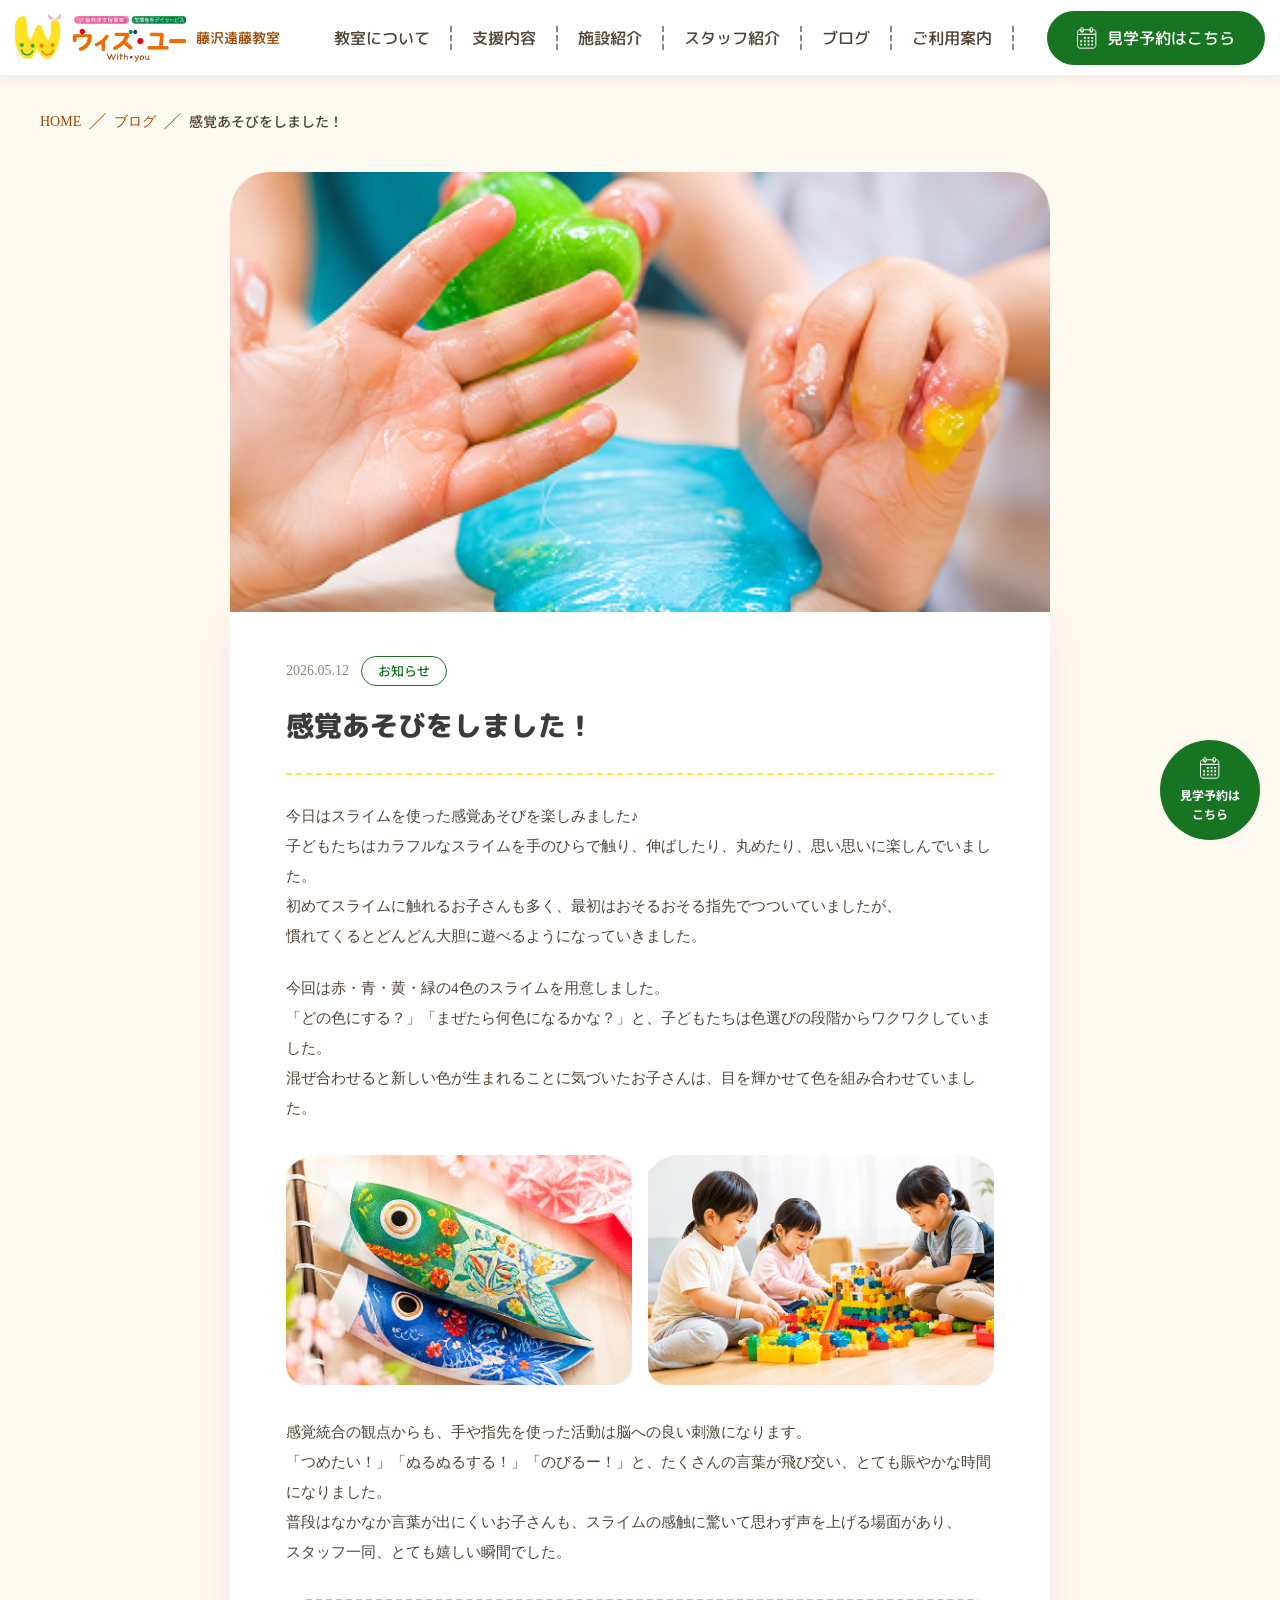
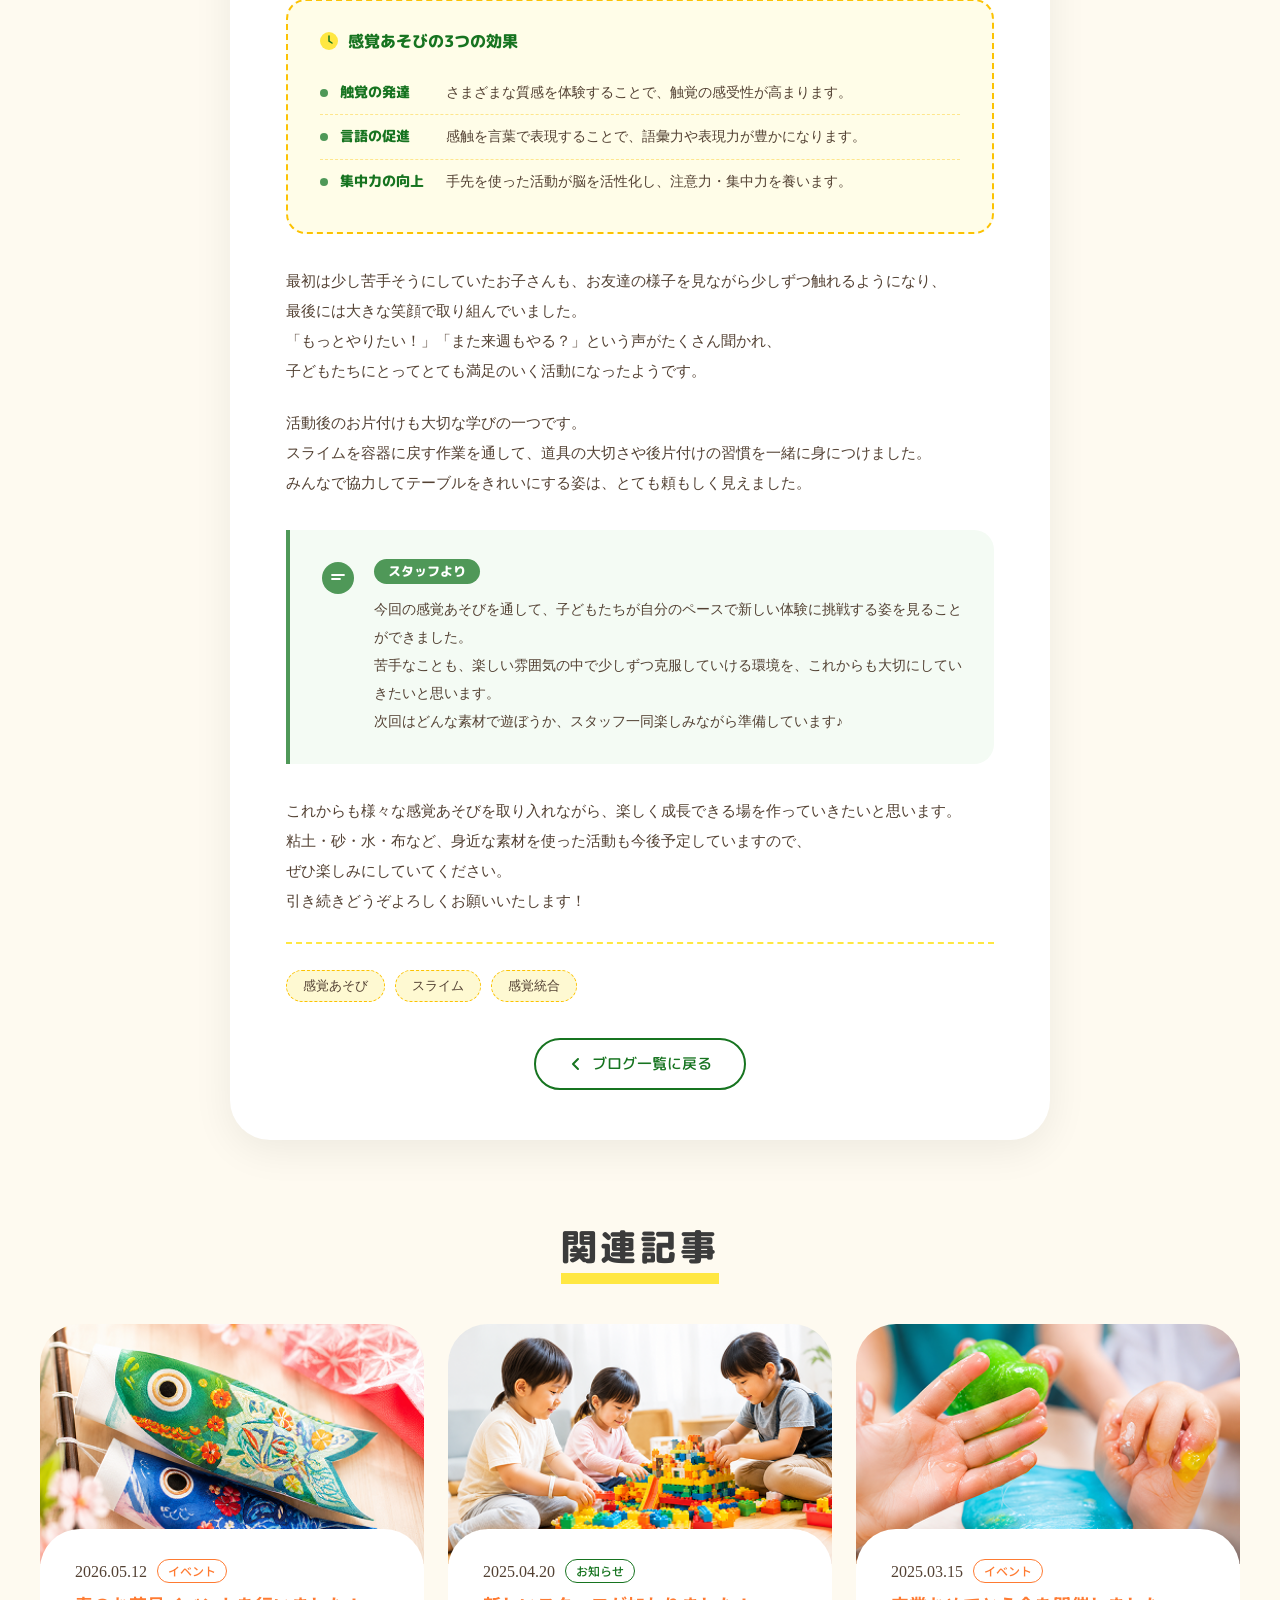
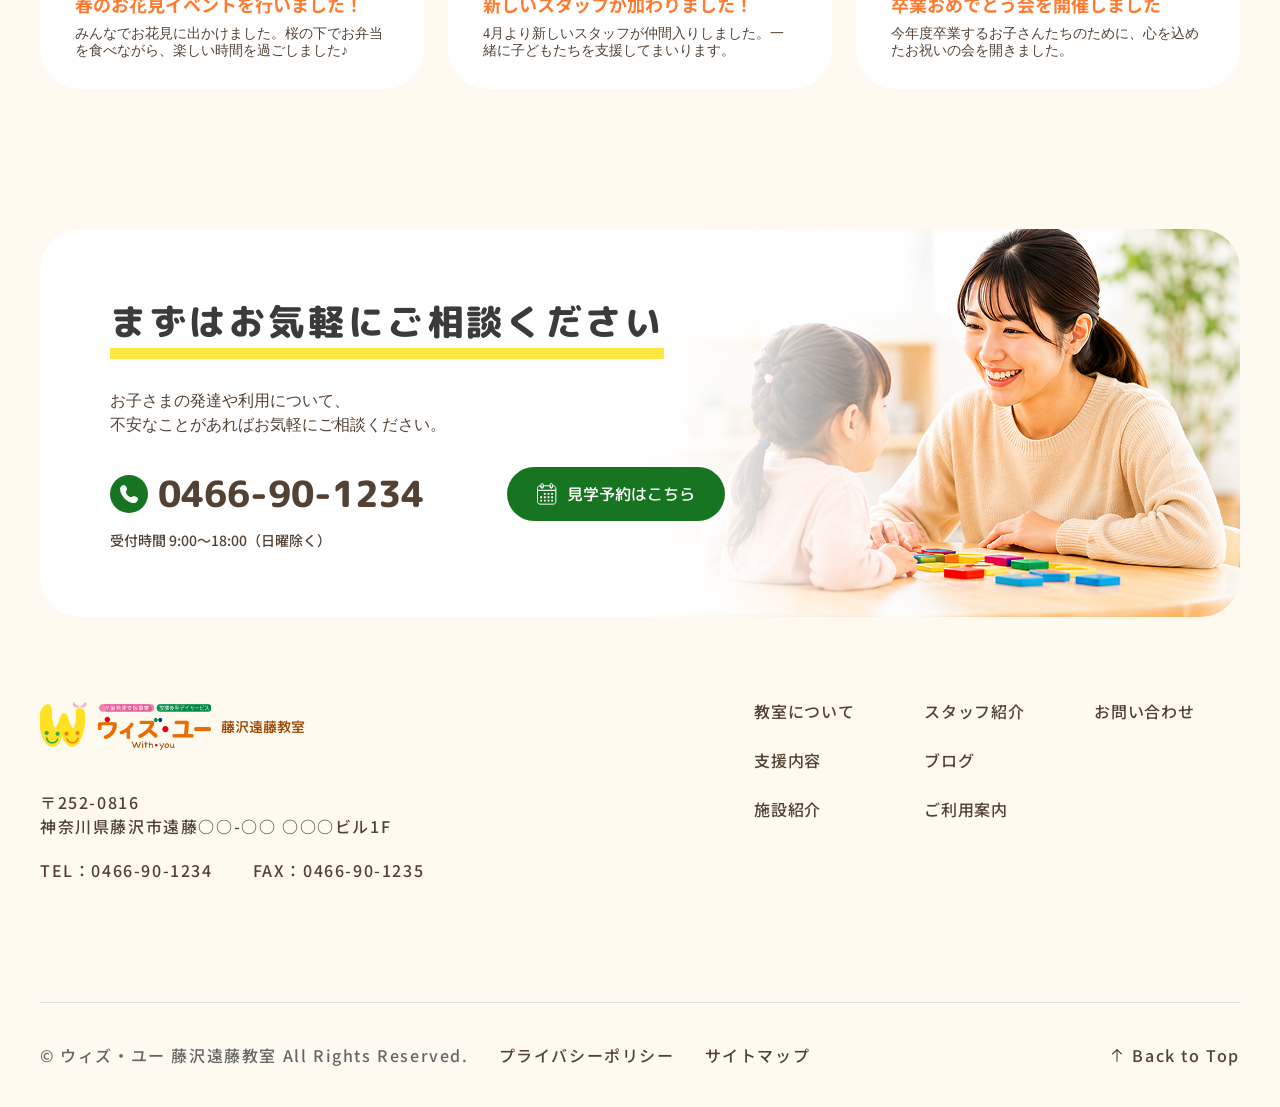
==== commit 3c449747: "blog detail" ====
--- a/blog-detail.html
+++ b/blog-detail.html
@@ -243,7 +243,13 @@
                         <!-- Body -->
                         <div class="bd-body">
                             <p>今日はスライムを使った感覚あそびを楽しみました♪<br>
-                                子どもたちはカラフルなスライムを手のひらで触り、伸ばしたり、丸めたり、思い思いに楽しんでいました。</p>
+                                子どもたちはカラフルなスライムを手のひらで触り、伸ばしたり、丸めたり、思い思いに楽しんでいました。<br>
+                                初めてスライムに触れるお子さんも多く、最初はおそるおそる指先でつついていましたが、<br>
+                                慣れてくるとどんどん大胆に遊べるようになっていきました。</p>
+
+                            <p>今回は赤・青・黄・緑の4色のスライムを用意しました。<br>
+                                「どの色にする？」「まぜたら何色になるかな？」と、子どもたちは色選びの段階からワクワクしていました。<br>
+                                混ぜ合わせると新しい色が生まれることに気づいたお子さんは、目を輝かせて色を組み合わせていました。</p>
 
                             <div class="bd-img-row">
                                 <div class="bd-img-item">
@@ -255,12 +261,48 @@
                             </div>
 
                             <p>感覚統合の観点からも、手や指先を使った活動は脳への良い刺激になります。<br>
-                                「つめたい！」「ぬるぬるする！」「のびるー！」と、たくさんの言葉が飛び交い、とても賑やかな時間になりました。</p>
+                                「つめたい！」「ぬるぬるする！」「のびるー！」と、たくさんの言葉が飛び交い、とても賑やかな時間になりました。<br>
+                                普段はなかなか言葉が出にくいお子さんも、スライムの感触に驚いて思わず声を上げる場面があり、<br>
+                                スタッフ一同、とても嬉しい瞬間でした。</p>
+
+                            <!-- Highlight Box -->
+                            <div class="bd-highlight">
+                                <div class="bd-highlight-title">
+                                    <svg width="18" height="18" viewBox="0 0 18 18" fill="none"><circle cx="9" cy="9" r="9" fill="#FFE742"/><path d="M9 4v5l3 2" stroke="#177420" stroke-width="1.5" stroke-linecap="round"/></svg>
+                                    感覚あそびの3つの効果
+                                </div>
+                                <ul class="bd-list">
+                                    <li><strong>触覚の発達</strong>　　さまざまな質感を体験することで、触覚の感受性が高まります。</li>
+                                    <li><strong>言語の促進</strong>　　感触を言葉で表現することで、語彙力や表現力が豊かになります。</li>
+                                    <li><strong>集中力の向上</strong>　手先を使った活動が脳を活性化し、注意力・集中力を養います。</li>
+                                </ul>
+                            </div>
 
                             <p>最初は少し苦手そうにしていたお子さんも、お友達の様子を見ながら少しずつ触れるようになり、<br>
-                                最後には大きな笑顔で取り組んでいました。</p>
+                                最後には大きな笑顔で取り組んでいました。<br>
+                                「もっとやりたい！」「また来週もやる？」という声がたくさん聞かれ、<br>
+                                子どもたちにとってとても満足のいく活動になったようです。</p>
+
+                            <p>活動後のお片付けも大切な学びの一つです。<br>
+                                スライムを容器に戻す作業を通して、道具の大切さや後片付けの習慣を一緒に身につけました。<br>
+                                みんなで協力してテーブルをきれいにする姿は、とても頼もしく見えました。</p>
+
+                            <!-- Staff Comment Box -->
+                            <div class="bd-comment-box">
+                                <div class="bd-comment-icon">
+                                    <svg width="32" height="32" viewBox="0 0 32 32" fill="none"><rect width="32" height="32" rx="16" fill="#4F9858"/><path d="M10 13h12M10 17h8" stroke="white" stroke-width="1.8" stroke-linecap="round"/></svg>
+                                </div>
+                                <div class="bd-comment-text">
+                                    <span class="bd-comment-label">スタッフより</span>
+                                    <p>今回の感覚あそびを通して、子どもたちが自分のペースで新しい体験に挑戦する姿を見ることができました。<br>
+                                    苦手なことも、楽しい雰囲気の中で少しずつ克服していける環境を、これからも大切にしていきたいと思います。<br>
+                                    次回はどんな素材で遊ぼうか、スタッフ一同楽しみながら準備しています♪</p>
+                                </div>
+                            </div>
 
                             <p>これからも様々な感覚あそびを取り入れながら、楽しく成長できる場を作っていきたいと思います。<br>
+                                粘土・砂・水・布など、身近な素材を使った活動も今後予定していますので、<br>
+                                ぜひ楽しみにしていてください。<br>
                                 引き続きどうぞよろしくお願いいたします！</p>
                         </div>
 
--- a/assets/css/style.css
+++ b/assets/css/style.css
@@ -1 +1,2729 @@
-@import"https://fonts.googleapis.com/css2?family=Poppins:ital,wght@0,100;0,200;0,300;0,400;0,500;0,600;0,700;0,800;0,900;1,100;1,200;1,300;1,400;1,500;1,600;1,700;1,800;1,900&display=swap";@import"https://fonts.googleapis.com/css2?family=Noto+Sans+JP:wght@100..900&display=swap";@import"https://fonts.googleapis.com/css2?family=M+PLUS+Rounded+1c&display=swap";@import"https://cdnjs.cloudflare.com/ajax/libs/font-awesome/6.5.1/css/all.min.css";@font-face{font-family:"Rounded Mplus 1c";src:url("../fonts/RoundedMplus1c-200.ttf");font-weight:200}@font-face{font-family:"Rounded Mplus 1c";src:url("../fonts/RoundedMplus1c-300.ttf");font-weight:300}@font-face{font-family:"Rounded Mplus 1c";src:url("../fonts/RoundedMplus1c-400.ttf");font-weight:400}@font-face{font-family:"Rounded Mplus 1c";src:url("../fonts/RoundedMplus1c-500.ttf");font-weight:500}@font-face{font-family:"Rounded Mplus 1c";src:url("../fonts/RoundedMplus1c-600.ttf");font-weight:600}@font-face{font-family:"Rounded Mplus 1c";src:url("../fonts/RoundedMplus1c-700.ttf");font-weight:700}@font-face{font-family:"Rounded Mplus 1c";src:url("../fonts/RoundedMplus1c-800.ttf");font-weight:800}@font-face{font-family:"Noto Sans JP";src:url("../fonts/Noto-Sans-JP.ttf")}h1,h2,h3,h4,h5,h6,p,a,span,b,small,strong,body,button,input,optgroup,select,textarea{font-family:"Rounded Mplus 1c"}body{overflow-x:hidden !important;background:#fefaf0;scroll-behavior:smooth}a,i,.form-control,select,option,input,div,.btn{text-decoration:none;transition:all .3s ease-in-out}textarea,input,.navbar-toggler,button{outline:2px solid rgba(0,0,0,0) !important;box-shadow:none !important}::-webkit-scrollbar{width:6px;height:6px}::-webkit-scrollbar-track{background:#fef9d2}::-webkit-scrollbar-thumb{background:#4f9858}.animated{animation:up-down 2s ease-in-out infinite alternate-reverse both}@keyframes up-down{0%{transform:translateY(10px)}100%{transform:translateY(-10px)}}.layout{width:100%;margin:0px auto;background:#fefaf0}.lg-container{width:100%;max-width:1410px;padding-left:15px;padding-right:15px;margin:0px auto}.md-container{width:100%;max-width:1230px;padding-left:15px;padding-right:15px;margin:0px auto}.btn-primary{display:flex !important;flex-direction:row !important;justify-content:center !important;align-items:center !important;padding:15px 30px !important;gap:10px !important;height:54px !important;background:#177420 !important;border-radius:100px !important;font-family:"Rounded Mplus 1c" !important;font-style:normal !important;font-weight:500 !important;font-size:16px !important;line-height:24px !important;color:#fff !important;border:none !important;transition:background .3s ease,transform .3s ease,box-shadow .3s ease !important}.btn-primary:hover{background:#ff7b32 !important;transform:translateY(-2px);box-shadow:0 10px 24px rgba(255,123,50,.4) !important}.header{width:100%;min-height:75px;display:flex;align-items:center;background:#fff;position:sticky;top:0;z-index:999;box-shadow:0 2px 12px rgba(0,0,0,.07)}.header .header-inner{width:100%;background:#fff;display:flex;align-items:center;justify-content:space-between}.header .header-inner .nav-brand{display:flex;align-items:center;gap:10px}.header .header-inner .nav-brand .logo{height:48px}.header .header-inner .nav-brand span{font-family:"Rounded Mplus 1c";font-style:normal;font-weight:500;font-size:14px;line-height:21px;color:#9c4500}.header .header-inner .nav-bar{display:flex;align-items:center}.header .header-inner .nav-bar a{display:flex;flex-direction:row;justify-content:center;align-items:center;padding:0px 20px;gap:10px;border-right:2px dashed #8e8678;font-family:"Rounded Mplus 1c";font-style:normal;font-weight:500;font-size:16px;line-height:24px;color:#534133}.header .header-inner .nav-bar a.active,.header .header-inner .nav-bar a:hover{color:#4f9858}.mobile-header{width:100%;height:70px;padding:5px 10px;display:flex;justify-content:space-between;align-items:center;background:#fff;position:sticky;top:0;z-index:999;box-shadow:0 2px 12px rgba(0,0,0,.07)}.mobile-header .nav-brand{display:flex;align-items:center;gap:10px}.mobile-header .nav-brand .logo{height:48px}.mobile-header .nav-brand span{font-family:"Rounded Mplus 1c";font-style:normal;font-weight:500;font-size:14px;line-height:21px;color:#9c4500}.hero-section{width:100%;height:auto;position:relative;margin-bottom:120px}.hero-section .hero-bottom-left{position:absolute;left:27px;bottom:-100px;width:360px;z-index:1}.hero-section .hero-bottom-right{position:absolute;right:36px;bottom:0px;width:264px;z-index:1}.hero-section .hero-bg{height:100%;width:100%;-o-object-fit:cover;object-fit:cover}.hero-section .hero-bg-sm{height:100%;width:100%;-o-object-fit:cover;object-fit:cover;-o-object-position:bottom;object-position:bottom}.hero-section .hero-content{width:100%;height:100%;position:absolute;top:0;left:0;right:0;bottom:0;padding:165px 0px}.hero-section .hero-content h2{font-family:"Rounded Mplus 1c Bold";font-style:normal;font-weight:700;font-size:40px;line-height:59px;color:#3b3b3b;width:-moz-fit-content;width:fit-content;background:#fff;margin-bottom:10px}.hero-section .hero-content h2 span{font-family:"Rounded Mplus 1c Bold";color:#ff7b32}.hero-section .hero-content p{margin-top:30px;font-family:"Noto Sans JP";font-style:normal;font-weight:400;font-size:16px;line-height:150%;color:#534133;margin-bottom:30px}.hero-section .hero-content .circles-row{display:flex;align-items:center;gap:12px}.hero-section .hero-content .circles-row .circle{display:flex;justify-content:center;align-items:center;padding:10px;gap:10px;width:110px;height:110px;border-radius:100px}.hero-section .hero-content .circles-row .circle h4{font-family:"Noto Sans JP";font-style:normal;font-weight:700;font-size:14px;line-height:17px;margin-bottom:0px;text-align:center;color:#fff}.hero-section .hero-content .circles-row .circle h4 span{font-family:"Noto Sans JP";font-size:16px}.hero-section .hero-content .circles-row .circle h4 small{font-family:"Noto Sans JP";font-size:12px}.center-heading{width:100%;display:flex;justify-content:center}.center-heading .heading{display:flex;flex-direction:column;justify-content:center;align-items:center;position:relative;z-index:1}.center-heading small{font-family:"Noto Sans JP";font-style:normal;font-weight:700;font-size:16px;line-height:19px;text-align:center;color:#534133;margin-bottom:10px}.center-heading h6{font-family:"Rounded Mplus 1c";font-style:normal;font-weight:700;font-size:20px;line-height:30px;display:flex;align-items:center;text-align:center;letter-spacing:.1em;color:#3b3b3b;margin-bottom:0px}.center-heading h3{font-family:"Rounded Mplus 1c";font-style:normal;font-weight:700;font-size:36px;line-height:53px;display:flex;align-items:flex-end;letter-spacing:.1em;color:#3b3b3b;border-bottom:11px solid #ffe742;margin-bottom:40px}.center-heading h3 span{font-family:"Rounded Mplus 1c";font-style:normal;font-weight:700;font-size:48px;display:flex;align-items:flex-end;letter-spacing:.1em;color:#ff7b32}.center-heading p{font-family:"Noto Sans JP";font-style:normal;font-weight:400;font-size:16px;line-height:150%;text-align:center;color:#534133;margin-bottom:40px}.strengths-section{width:100%;background:#fef9d2;border-radius:200px;padding:0px 0px 100px}.strengths-section .center-heading .heading{margin-top:-50px}.strengths-section .strengths-row{width:100%;gap:40px 60px;display:flex;flex-wrap:wrap}.strengths-section .strengths-row .strengths-card{display:flex;flex-direction:column;align-items:flex-start;padding:40px;gap:10px;width:calc(50% - 30px);min-height:316px;background:#fff;border:4px solid #fef9d2;border-radius:40px;position:relative}.strengths-section .strengths-row .strengths-card .top-right{position:absolute;top:-20px;right:-5px;z-index:1}.strengths-section .strengths-row .strengths-card .top-left{position:absolute;top:-20px;left:-5px;z-index:1}.strengths-section .strengths-row .strengths-card .arrow1{position:absolute;top:50%;right:-90px;z-index:1}.strengths-section .strengths-row .strengths-card .arrow2{position:absolute;bottom:-90px;left:-130px;z-index:1}.strengths-section .strengths-row .strengths-card .arrow3{position:absolute;top:30%;right:-90px;z-index:1}.strengths-section .strengths-row .strengths-card .heading{display:flex;align-items:center;gap:20px;width:100%}.strengths-section .strengths-row .strengths-card .heading .number{font-family:"Poppins";font-style:normal;font-weight:700;font-size:80px;line-height:150%;color:#000}.strengths-section .strengths-row .strengths-card .heading .text{font-family:"Noto Sans JP";font-style:normal;font-weight:700;font-size:32px;line-height:150%;color:#3b3b3b}.strengths-section .strengths-row .strengths-card .discription{width:100%;display:flex;gap:40px}.strengths-section .strengths-row .strengths-card .discription .text{width:calc(100% - 240px)}.strengths-section .strengths-row .strengths-card .discription .text p{font-family:"Noto Sans JP";font-style:normal;font-weight:400;font-size:16px;line-height:150%;color:#534133}.strengths-section .strengths-row .strengths-card .discription .text img{max-width:170px}.strengths-section .strengths-row .strengths-card .discription .img{width:200px;height:120px;border-radius:40px;overflow:hidden}.strengths-section .strengths-row .strengths-card .discription .img img{width:100%;height:100%;-o-object-fit:cover;object-fit:cover}.strengths-section .strengths-row .strengths-card .discription .img2{width:200px;border-radius:40px;overflow:hidden;margin-top:-100px}.strengths-section .strengths-row .strengths-card .discription .img2 img{width:100%;height:100%}.support-details-section{width:100%;background:#fff;padding:0px 0px 100px;border-radius:200px;position:relative}.support-details-section .support-v1{position:absolute;top:0;right:40px;z-index:1}.support-details-section .support-v2{position:absolute;bottom:30%;right:0;z-index:1}.support-details-section .support-v3{position:absolute;bottom:-68px;left:0;z-index:1}.support-details-section .center-heading .heading{margin-top:-40px}.support-details-section .support-details-row{width:100%;display:flex;justify-content:center;align-items:center;flex-wrap:wrap;gap:20px 40px}.support-details-section .support-details-row .support-card{display:flex;flex-direction:row;flex-direction:column;justify-content:center;align-items:center;padding:10px;gap:20px;width:270px;height:270px;background:#fef9d2;border-radius:1000px}.support-details-section .support-details-row .support-card p{font-family:"Noto Sans JP";font-style:normal;font-weight:700;font-size:18px;line-height:22px;text-align:center;color:#534133;margin-bottom:0px}.facility-section{width:100%;padding:135px 0px 155px}.facility-section .facility-row{width:100%;display:flex;gap:60px}.facility-section .facility-row .facility-col{width:calc(100% - 30px);min-height:300px}.facility-section .facility-row .facility-col .heading{width:100%}.facility-section .facility-row .facility-col .heading .title{width:100%;display:flex;justify-content:space-between;align-items:center}.facility-section .facility-row .facility-col .heading h3{font-family:"Rounded Mplus 1c";font-style:normal;font-weight:700;font-size:36px;line-height:53px;display:flex;align-items:flex-end;letter-spacing:.1em;color:#3b3b3b;border-bottom:11px solid #ffe742;margin-bottom:28px}.facility-section .facility-row .facility-col .heading p{font-family:"Noto Sans JP";font-style:normal;font-weight:400;font-size:16px;line-height:19px;color:#534133;margin-bottom:40px}.facility-section .facility-row .facility-col .banner{width:100%;height:auto}.facility-section .facility-row .facility-col .banner img{width:100%;height:100%}.staff-section{width:100%;min-height:600px;background:#fef9d2;border-radius:200px;padding:0px 0px 100px;position:relative;z-index:1}.staff-section .staff-v1{position:absolute;top:-120px;right:0px;z-index:2}.staff-section .staff-v2{position:absolute;top:-20px;left:0px;z-index:2}.staff-section .center-heading .heading{margin-top:-35px}.staff-section .staff-row-outer{overflow-x:auto !important}.staff-section .staff-row-outer::-webkit-scrollbar{width:0px;height:0px}.staff-section .staff-section-row{width:1200px}.staff-section .staff-card{display:flex;flex-direction:column;align-items:center;padding:30px 5px;width:100%;max-width:300px;margin:0px auto;height:calc(100% - 40px);margin-bottom:40px;background:#fff;border-radius:40px}.staff-section .staff-card .profile{width:150px;height:150px;border-radius:100px;overflow:hidden;-o-object-fit:cover;object-fit:cover;-o-object-position:center;object-position:center;margin-bottom:20px}.staff-section .staff-card h6{margin-bottom:10px;font-family:"Noto Sans JP";font-style:normal;font-weight:400;font-size:16px;line-height:19px;text-align:center;color:#534133}.staff-section .staff-card h4{margin-bottom:10px;font-family:"Noto Sans JP";font-style:normal;font-weight:500;font-size:18px;line-height:22px;text-align:center;color:#534133}.staff-section .staff-card p{margin-bottom:10px;font-family:"Noto Sans JP";font-style:normal;font-weight:400;font-size:14px;line-height:17px;text-align:center;color:#534133}.p-center{width:100%;display:flex;justify-content:center;align-items:center}.banner-section{width:100%;height:auto;height:800px;margin-top:-220px;margin-bottom:-220px}.banner-section img{width:100%;height:100%;-o-object-fit:cover;object-fit:cover}.blog-section{width:100%;min-height:600px;background:#fef9d2;border-radius:200px;padding:80px 0px 100px;position:relative;z-index:1}.blog-section .blog-row-outer{overflow-x:auto !important}.blog-section .blog-row-outer::-webkit-scrollbar{width:0px;height:0px}.blog-section .blog-row{width:1200px}a:has(.blog-card){display:block;color:inherit}a:has(.blog-card) .blog-card{transition:transform .3s ease,box-shadow .3s ease}a:has(.blog-card):hover .blog-card{transform:translateY(-6px);box-shadow:0 14px 36px rgba(0,0,0,.1)}.blog-card{border-radius:40px;max-width:500px;margin:0px auto;width:100%;display:flex;flex-direction:column;margin-bottom:40px;position:relative;z-index:1}.blog-card .blog-banner{width:100%;height:240px;overflow:hidden;border-radius:40px 40px 0px 0px}.blog-card .blog-banner img{width:100%;height:100%;-o-object-fit:cover;object-fit:cover}.blog-card .blog-content{display:flex;flex-direction:column;padding:30px 35px;width:100%;min-height:160px;margin-top:-35px;background:#fff;border-radius:40px}.blog-card .blog-content h6{display:flex;align-items:center;gap:10px;font-family:"Noto Sans JP";font-style:normal;font-weight:400;font-size:16px;line-height:19px;text-align:center;color:#534133;margin-bottom:10px}.blog-card .blog-content h6 span.success{display:flex;flex-direction:row;justify-content:center;align-items:center;padding:5px 10px;gap:10px;height:24px;width:-moz-fit-content;width:fit-content;border:1px solid #177420;border-radius:100px;font-family:"Noto Sans JP";font-style:normal;font-weight:500;font-size:12px;line-height:14px;text-align:center;color:#177420}.blog-card .blog-content h6 span.warning{display:flex;flex-direction:row;justify-content:center;align-items:center;padding:5px 10px;gap:10px;height:24px;width:-moz-fit-content;width:fit-content;border:1px solid #ff7b32;border-radius:100px;font-family:"Noto Sans JP";font-style:normal;font-weight:500;font-size:12px;line-height:14px;text-align:center;color:#ff7b32}.blog-card .blog-content h4{font-family:"Noto Sans JP";font-style:normal;font-weight:700;font-size:18px;line-height:22px;margin-bottom:10px;color:#ff7b32}.blog-card .blog-content p{font-family:"Noto Sans JP";font-style:normal;font-weight:400;font-size:14px;line-height:17px;color:#534133;margin-bottom:0px}.usage-flow-section{padding:100px 0px;position:relative}.usage-flow-section .flow-v1{position:absolute;top:-92px;left:0px;z-index:1}.usage-flow-section .flow-v2{position:absolute;top:-80px;right:0px;z-index:1}.usage-flow-section .flow-row-outer{padding-top:20px;overflow-x:auto !important}.usage-flow-section .flow-row-outer::-webkit-scrollbar{width:0px;height:0px}.usage-flow-section .flow-row{display:flex;align-items:center;justify-content:space-between;width:1200px}.usage-flow-section .flow-row .flow-pills{display:flex;flex-direction:column;align-items:center;justify-content:center;padding:60px 10px;gap:10px;isolation:isolate;width:167px;height:240px;background:#fefeff;border:4px solid #feefd0;border-radius:100px;position:relative}.usage-flow-section .flow-row .flow-pills .arrow-right{position:absolute;right:-40px;top:50%;transform:translateY(-50%)}.usage-flow-section .flow-row span{position:absolute;display:flex;flex-direction:column;justify-content:center;align-items:center;padding:0px;gap:10px;position:absolute;width:60px;height:60px;top:-19px;left:50%;transform:translateX(-50%);background:#ff7b32;border-radius:100px;font-family:"Rounded Mplus 1c";font-style:normal;font-weight:700;font-size:36px;line-height:53px;letter-spacing:.1em;color:#fff}.usage-flow-section .flow-row p{font-family:"Noto Sans JP";font-style:normal;font-weight:700;font-size:18px;line-height:22px;margin-bottom:0px;text-align:center;color:#534133}.footer-section .contact-card{background:linear-gradient(90deg, #FFFFFF 49.21%, rgba(255, 255, 255, 0) 74.83%),url(../images/contact-bg.png);border-radius:40px;width:100%;min-height:200px;padding:66px 70px;margin-bottom:85px;background-position:right}.footer-section .contact-card h4{width:-moz-fit-content;width:fit-content;font-family:"Rounded Mplus 1c";font-style:normal;font-weight:700;font-size:36px;line-height:53px;display:flex;align-items:flex-end;letter-spacing:.1em;color:#3b3b3b;border-bottom:11px solid #ffe742;margin-bottom:30px}.footer-section .contact-card p{font-family:"Noto Sans JP";font-style:normal;font-weight:400;font-size:16px;line-height:150%;color:#534133;margin-bottom:30px}.footer-section .contact-card .contact-number{display:flex;justify-content:space-between;max-width:615px;width:100%}.footer-section .contact-card .contact-number .number h5{font-family:"Rounded Mplus 1c";font-style:normal;font-weight:700;font-size:36px;line-height:53px;color:#534133;display:flex;align-items:center;gap:10px;margin-bottom:10px}.footer-section .contact-card .contact-number .number p{font-family:"Noto Sans JP";font-style:normal;font-weight:500;font-size:14px;line-height:150%;color:#534133;margin-bottom:0px}.footer-section .footer-content{width:100%;padding-bottom:100px;border-bottom:1px solid #ddd}.footer-section .footer-content .footer-disc .f-brand{display:flex;align-items:center;gap:10px;margin-bottom:40px}.footer-section .footer-content .footer-disc .f-brand .logo{height:48px}.footer-section .footer-content .footer-disc .f-brand span{font-family:"Rounded Mplus 1c";font-style:normal;font-weight:500;font-size:14px;line-height:21px;color:#9c4500}.footer-section .footer-content .footer-disc p{font-family:"Noto Sans JP";font-style:normal;font-weight:500;font-size:16px;line-height:150%;letter-spacing:.1em;color:#534133;margin-bottom:20px}.footer-section .footer-content .footer-disc .contect-row{display:flex;align-items:center;gap:40px}.footer-section .footer-content .f-nav{display:flex;flex-direction:column;gap:30px;margin-bottom:30px}.footer-section .footer-content .f-nav a{font-family:"Noto Sans JP";font-style:normal;font-weight:500;font-size:16px;line-height:19px;letter-spacing:.05em;color:#534133}.footer-section .bottom{display:flex;justify-content:space-between;align-items:center;padding:40px 0px}.footer-section .bottom .bottom-nav{display:flex;align-items:center;gap:30px}.footer-section .bottom .bottom-nav span{font-family:"Noto Sans JP";font-style:normal;font-weight:500;font-size:16px;line-height:150%;letter-spacing:.1em;color:#666}.footer-section .bottom .bottom-nav a{font-family:"Noto Sans JP";font-style:normal;font-weight:500;font-size:16px;line-height:150%;letter-spacing:.1em;color:#534133}.footer-section .bottom .back-to-top{display:flex;align-items:center;gap:10px}.footer-section .bottom .back-to-top span{font-family:"Noto Sans JP";font-style:normal;font-weight:500;font-size:16px;line-height:150%;letter-spacing:.1em;color:#534133}.other-hero-section{width:100%;display:flex;position:relative}.other-hero-section .contact-hero-v1{position:absolute;left:0;bottom:-110px;z-index:1}.other-hero-section .hero-content{width:calc(100% - 790px);padding:30px 30px 30px 100px;height:auto;position:relative}.other-hero-section .hero-content .classroom-hero-v1{position:absolute;right:-20px;bottom:-40px;z-index:1}.other-hero-section .hero-content .breadcrumb{display:flex;align-items:center;gap:10px;margin-bottom:60px}.other-hero-section .hero-content .breadcrumb span{font-family:"Noto Sans JP";font-style:normal;font-weight:400;font-size:16px;line-height:150%;color:#9c4500}.other-hero-section .hero-content h2{font-family:"Rounded Mplus 1c";font-style:normal;font-weight:700;font-size:40px;line-height:59px;color:#3b3b3b;background:#fff;min-height:59px;width:-moz-fit-content;width:fit-content;margin-bottom:10px;padding:5px 10px}.other-hero-section .hero-content h2 span{font-family:"Rounded Mplus 1c";color:#ff7b32}.other-hero-section .hero-content p{font-family:"Noto Sans JP";font-style:normal;font-weight:400;font-size:16px;margin-top:30px;line-height:150%;color:#000}.other-hero-section .hero-banner{height:425px;width:790px;position:relative;z-index:2}.other-hero-section .hero-banner img{width:100%;height:100%;-o-object-fit:cover;object-fit:cover}.contact-form-section{padding:80px 0px 120px}.contact-form-section .form-card{width:100%;max-width:800px;margin:0px auto}.contact-form-section .form-card .form-group{display:flex;margin-bottom:30px}.contact-form-section .form-card .form-group .title{width:160px;display:flex;padding:18px 0px;gap:5px;font-family:"Noto Sans JP";font-style:normal;font-weight:700;font-size:16px;line-height:150%;color:#000}.contact-form-section .form-card .form-group .title span{font-family:"Noto Sans JP";font-style:normal;font-weight:700;font-size:12px;line-height:150%;text-align:center;color:#ed792b}.contact-form-section .form-card .form-group .input{width:calc(100% - 160px);display:flex;align-items:center;gap:20px;flex-wrap:wrap}.contact-form-section .form-card .form-group .form-control{display:flex;flex-direction:row;align-items:center;padding:20px;gap:10px;min-height:64px;background:#fff;border:1px solid #ddd;border-radius:10px;padding:20px;color:#000;outline:none}.contact-form-section .form-card .form-group .form-control::-moz-placeholder{font-family:"Noto Sans JP";font-style:normal;font-weight:400;font-size:16px;line-height:150%;color:#999}.contact-form-section .form-card .form-group .form-control::placeholder{font-family:"Noto Sans JP";font-style:normal;font-weight:400;font-size:16px;line-height:150%;color:#999}.contact-form-section .form-card .form-group .checkbox-group{display:flex;flex-wrap:wrap;align-items:center;gap:20px}.contact-form-section .form-card .form-group .checkbox-group label{font-family:"Noto Sans JP";font-style:normal;font-weight:700;font-size:16px;line-height:150%;cursor:pointer;color:#000;display:flex;align-items:center;gap:10px}.contact-form-section .form-card .form-group .checkbox-group .check-box{width:30px;height:30px;background:#fff;border:1px solid #d9d9d9 !important;border-radius:5px;-webkit-appearance:none;-moz-appearance:none;appearance:none;cursor:pointer;flex-shrink:0;position:relative;display:flex;align-items:center;justify-content:center}.contact-form-section .form-card .form-group .checkbox-group .check-box:checked{background:#4f9858;border-color:#4f9858}.contact-form-section .form-card .form-group .checkbox-group .check-box:checked::after{content:"✓";color:#fff;font-size:20px;font-weight:bold;line-height:1}.contact-form-section .form-card .form-group select.form-control{width:100%;cursor:pointer;-webkit-appearance:none;-moz-appearance:none;appearance:none;background:url('data:image/svg+xml;utf8,<svg xmlns="http://www.w3.org/2000/svg" width="10" height="6" viewBox="0 0 10 6"><path fill="%23333" d="M1 1l4 4 4-4"/></svg>') no-repeat;background-position:right 15px center;padding-right:35px;background-color:#fff}.contact-form-section .form-card .form-group .privacy-label{display:flex;align-items:center;gap:10px}.contact-form-section .form-card .form-group .privacy-label a{font-family:"Noto Sans JP";font-style:normal;font-weight:500;font-size:16px;line-height:150%;-webkit-text-decoration-line:underline;text-decoration-line:underline;color:#000}.btn-submit{display:flex;flex-direction:row;justify-content:space-between;align-items:center;padding:15px 40px;gap:10px;width:400px;height:54px;background:#ff7b32;border-radius:100px;font-family:"Rounded Mplus 1c";font-style:normal;font-weight:500;font-size:16px;line-height:24px;text-align:center;color:#fff}.btn-submit:hover{background:#177420;color:#fff;transform:translateY(-2px);box-shadow:0 10px 24px rgba(23,116,32,.4)}.contact-info{width:100%;display:flex;justify-content:center;margin-bottom:120px;position:relative}.contact-info .contact-info-v1{position:absolute;bottom:-100px;right:50px}.contact-info .map{width:50%;height:auto;background:#f5f5f5}.contact-info .map img{width:100%;height:100%;-o-object-fit:cover;object-fit:cover}.contact-info .info{padding:0px 60px;display:flex;width:50%;height:auto}.contact-info .info h3{font-family:"Rounded Mplus 1c";font-style:normal;font-weight:700;font-size:36px;line-height:53px;display:flex;align-items:flex-end;width:-moz-fit-content;width:fit-content;letter-spacing:.1em;color:#3b3b3b;border-bottom:11px solid #ffe742;margin-bottom:40px}.contact-info .info .info-row{width:100%;padding:20px 0px}.contact-info .info .info-row span{font-family:"Noto Sans JP";font-style:normal;font-weight:400;font-size:16px;line-height:150%;color:#000}.classroom-concept-section{padding:60px 0px 80px}.classroom-concept-section .banner{width:100%}.classroom-concept-section .banner img{width:100%}.classroom-concept-section .content{padding:20px;width:100%;height:100%;display:flex;flex-direction:column;justify-content:center}.classroom-concept-section .content h3{font-family:"Rounded Mplus 1c";font-style:normal;font-weight:700;font-size:36px;line-height:53px;display:flex;align-items:flex-end;letter-spacing:.1em;color:#3b3b3b;width:-moz-fit-content;width:fit-content;border-bottom:11px solid #ffe742;margin-bottom:20px}.classroom-concept-section .content h5{font-family:"Noto Sans JP";font-style:normal;font-weight:700;font-size:32px;line-height:150%;color:#3b3b3b;margin-bottom:40px}.classroom-concept-section .content h6{font-family:"Noto Sans JP";font-style:normal;font-weight:700;font-size:24px;line-height:150%;color:#ff7b32;margin-bottom:20px}.classroom-concept-section .content p{font-family:"Noto Sans JP";font-style:normal;font-weight:400;font-size:16px;line-height:150%;color:#000}.management-philosophy-section{width:100%;min-height:300px;background:#fff2cf;border-radius:200px;padding:0px 0px 100px;position:relative;z-index:1}.management-philosophy-section .center-heading .heading{margin-top:-35px}.management-philosophy-section .management-philosophy-row{width:100%;display:flex;justify-content:center;gap:60px;align-items:center}.management-philosophy-section .management-philosophy-row .m-p-card{display:flex;flex-direction:column;justify-content:center;align-items:center;padding:20px;width:270px;height:270px;background:#fff;border-radius:1000px}.management-philosophy-section .management-philosophy-row .m-p-card svg{margin-bottom:20px}.management-philosophy-section .management-philosophy-row .m-p-card h6{margin-bottom:10px;font-family:"Noto Sans JP";font-style:normal;font-weight:700;font-size:24px;line-height:29px;text-align:center;color:#ff7b32}.management-philosophy-section .management-philosophy-row .m-p-card p{margin-bottom:0px;font-family:"Noto Sans JP";font-style:normal;font-weight:400;font-size:16px;line-height:150%;text-align:center;color:#000}.classroom-strengths-section{width:100%;min-height:400px;background:#fef9d2;border-radius:200px;padding:0px 0px 40px;position:relative;z-index:2}.classroom-strengths-section .sc-v1{position:absolute;right:0;top:30%;z-index:1}.classroom-strengths-section .sc-v2{position:absolute;left:0;top:50%;z-index:1}.classroom-strengths-section .center-heading .heading{margin-top:-35px}.classroom-strengths-section .strengths-cards-row{margin-bottom:40px;overflow-x:auto !important}.classroom-strengths-section .strengths-cards-row::-webkit-scrollbar{width:0px;height:0px}.classroom-strengths-section .strengths-cards-row .banner{width:100%}.classroom-strengths-section .strengths-cards-row .banner img{width:100%;height:100%;max-width:570px;max-height:475px}.classroom-strengths-section .strengths-cards-row .content{width:100%;height:100%;display:flex;flex-direction:column;justify-content:center;max-width:570px;margin:0px auto}.classroom-strengths-section .strengths-cards-row .content .heading{margin-bottom:20px}.classroom-strengths-section .strengths-cards-row .content h6{font-family:"Noto Sans JP";font-style:normal;font-weight:700;font-size:24px;line-height:150%;color:#ff7b32;margin-bottom:20px}.classroom-strengths-section .strengths-cards-row .content p{display:flex;align-items:center;margin-bottom:10px;gap:10px;font-family:"Noto Sans JP";font-style:normal;font-weight:400;font-size:18px;color:#000}.classroom-strengths-section .strengths-cards-row .content p span{font-family:"Noto Sans JP";font-style:normal;font-weight:400;font-size:18px;color:#000}.classroom-strengths-section .strengths-cards-row .strengths-card{display:flex;flex-direction:column;align-items:center;justify-content:center;padding:40px 30px;gap:20px;isolation:isolate;max-width:270px;height:calc(100% - 20px);margin-bottom:20px;background:#fff;border:4px solid #fef9d2;border-radius:40px}.classroom-strengths-section .strengths-cards-row .strengths-card h1{font-family:"Poppins";font-style:normal;font-weight:700;font-size:64px;line-height:50px;color:#000;margin-bottom:0px}.classroom-strengths-section .strengths-cards-row .strengths-card h5{font-family:"Noto Sans JP";font-style:normal;font-weight:700;font-size:24px;line-height:150%;text-align:center;color:#3b3b3b;max-width:210px;margin-bottom:0px}.classroom-strengths-section .strengths-cards-row .strengths-card p{font-family:"Noto Sans JP";font-style:normal;font-weight:400;font-size:16px;line-height:150%;text-align:center;color:#534133;margin-bottom:0px}.service-introduction-section{padding:0px 0px 100px;position:relative;z-index:2}.service-introduction-section .si-v1{position:absolute;top:-110px;left:0px;z-index:1}.service-introduction-section .si-v2{position:absolute;bottom:0px;right:0px;z-index:1}.service-introduction-section .center-heading .heading{margin-top:-30px}.service-introduction-section .service-introduction-card{width:100%;padding:40px;max-width:570px;height:450px;position:relative;z-index:2;margin:0px auto;background:#fff;border-radius:40px;height:calc(100% - 40px);margin-bottom:40px}.service-introduction-section .service-introduction-card h6{font-family:"Noto Sans JP";font-style:normal;font-weight:700;font-size:26px;line-height:150%;color:#ff7b32;margin-bottom:10px}.service-introduction-section .service-introduction-card .tag{display:flex;flex-direction:row;justify-content:center;align-items:center;padding:5px 20px;gap:10px;height:34px;background:#ff7b32;border-radius:100px;width:-moz-fit-content;width:fit-content;margin-bottom:20px;font-family:"Noto Sans JP";font-style:normal;font-weight:700;font-size:16px;line-height:150%;color:#fff}.service-introduction-section .service-introduction-card .banner{width:100%;height:267px;border-radius:40px;overflow:hidden}.service-introduction-section .service-introduction-card .banner img{width:100%;height:100%;-o-object-fit:cover;object-fit:cover}.service-introduction-section .service-introduction-card .content p{font-family:"Noto Sans JP";font-style:normal;font-weight:400;font-size:16px;line-height:150%;color:#534133;margin-bottom:20px}.service-introduction-section .service-introduction-card .content .points{display:flex;align-items:center;margin-bottom:10px;gap:10px;font-family:"Noto Sans JP";font-style:normal;font-weight:400;font-size:18px;color:#000}.service-introduction-section .service-introduction-card .content .points span{font-family:"Noto Sans JP";font-style:normal;font-weight:400;font-size:18px;color:#000;width:calc(100% - 30px)}.flow-of-the-day-section{padding:0px 0px 80px;position:relative}.flow-of-the-day-section .fd-v1{position:absolute;top:-40px;right:230px;z-index:1}.flow-of-the-day-section .flow-heading{margin-bottom:10px}.flow-of-the-day-section .center-heading .heading{margin-top:-40px}.flow-of-the-day-section .flow-section{position:relative;display:flex;flex-direction:column;gap:40px}.flow-of-the-day-section .flow-section .line{position:absolute;height:100%;width:4px;background:#ffe742;margin-left:98px}.flow-of-the-day-section .flow-section .flow-card{width:100%;display:flex;align-items:center;position:relative}.flow-of-the-day-section .flow-section .flow-card .time{width:110px;font-family:"Noto Sans JP";font-style:normal;font-weight:700;font-size:26px;line-height:150%;color:#3b3b3b;display:flex;align-items:center;justify-content:space-between}.flow-of-the-day-section .flow-section .flow-card .time .dot{width:20px;height:20px;background:#ffe742;border-radius:100px}.flow-of-the-day-section .flow-section .flow-card .detail{display:flex;align-items:center;justify-content:space-between;padding-left:50px;width:calc(100% - 110px)}.flow-of-the-day-section .flow-section .flow-card .detail h6{font-family:"Noto Sans JP";font-style:normal;font-weight:700;font-size:26px;line-height:150%;color:#3b3b3b;margin-bottom:0px}.flow-of-the-day-section .flow-section .flow-card .detail .banner{width:185px;height:185px;border-radius:40px;-o-object-fit:cover;object-fit:cover}.main-blog-section{padding:60px 0px 140px;position:relative}.main-blog-section .blog-main-v1{position:absolute;bottom:-50px;right:0px}.main-blog-section .tab-pills{display:flex;justify-content:center;align-items:center;gap:20px;margin-bottom:40px}.main-blog-section .tab-pills .pill{display:flex;flex-direction:row;justify-content:center;align-items:center;padding:15px 20px;gap:10px;width:-moz-fit-content;width:fit-content;height:54px;background:#fdf9dd;border-radius:100px;font-family:"Noto Sans JP";font-style:normal;font-weight:700;font-size:16px;line-height:150%;color:#177420}.main-blog-section .tab-pills .pill svg path{stroke:#177420 !important}.main-blog-section .tab-pills .pill:hover,.main-blog-section .tab-pills .pill.active{color:#fff;background:#fc9557;box-shadow:0 8px 20px rgba(252,149,87,.45)}.main-blog-section .tab-pills .pill:hover svg path,.main-blog-section .tab-pills .pill.active svg path{stroke:#fff !important}.pagination{gap:14px}.pagination .page-link{display:flex;flex-direction:row;justify-content:center;align-items:center;padding:5px;gap:10px;width:50px;height:50px;background:#fff;border:none !important;border-radius:100px !important;font-family:"Noto Sans JP";font-style:normal;font-weight:400;font-size:14px;line-height:17px;color:#534133}.pagination .page-link.active,.pagination .page-link:hover{background:#ff7b32;color:#fff;box-shadow:0 8px 20px rgba(255,123,50,.4)}.pagination .page-link.active svg path,.pagination .page-link:hover svg path{stroke:#fff}.articles-section{width:100%;min-height:400px;background:#fef9d2;border-radius:200px;padding:0px 0px 40px;position:relative;margin-bottom:100px}.articles-section .center-heading .heading{margin-top:-35px}.articles-slider{position:relative}.articles-slider .vw-100{width:100vw}.articles-slider .slider-nav{display:flex;justify-content:space-between;width:100%;align-items:center;top:35%;z-index:999;position:absolute}.articles-slider .slider-nav .custom-prev,.articles-slider .slider-nav .custom-next{padding:5px;gap:10px;isolation:isolate;width:50px;height:50px;border:none;background:#fff;border-radius:100px;transition:box-shadow .3s ease,transform .3s ease}.articles-slider .slider-nav .custom-prev:hover,.articles-slider .slider-nav .custom-next:hover{box-shadow:0 8px 20px rgba(23,116,32,.3);transform:translateY(-2px)}.atmosphere-section{width:100%;min-height:400px;background:#fff;border-radius:200px;padding:80px 0px;margin-top:60px}.atmosphere-section .content{width:100%;height:100%;display:flex;flex-direction:column;justify-content:center}.atmosphere-section .content h3{font-family:"Rounded Mplus 1c";font-style:normal;font-weight:700;font-size:36px;line-height:53px;display:flex;align-items:flex-end;letter-spacing:.1em;color:#3b3b3b;border-bottom:11px solid #ffe742;margin-bottom:20px;width:-moz-fit-content;width:fit-content}.atmosphere-section .content h4{font-family:"Noto Sans JP";font-style:normal;font-weight:700;font-size:32px;line-height:150%;color:#3b3b3b;margin-bottom:40px}.atmosphere-section .content p{font-family:"Noto Sans JP";font-style:normal;font-weight:400;font-size:16px;line-height:150%;color:#000}.atmosphere-section .atmosphere-card{width:100%;height:200px;border-radius:40px;max-width:240px;margin:0px auto;position:relative;margin-bottom:20px;cursor:pointer;border-radius:20px;overflow:hidden}.atmosphere-section .atmosphere-card .pill{position:absolute;bottom:20px;left:20px;z-index:1;display:flex;flex-direction:row;justify-content:center;align-items:center;padding:10px 20px;transition:all .3s ease-in-out;gap:10px;width:-moz-fit-content;width:fit-content;height:44px;background:#fff;border-radius:100px;font-family:"Noto Sans JP";font-style:normal;font-weight:400;font-size:16px;line-height:150%;color:#000}.atmosphere-section .atmosphere-card:hover .pill{background:#4f9858;color:#fff}.atmosphere-section .atmosphere-card img{width:100%;height:100%;-o-object-fit:cover;object-fit:cover}.equipment-introduction-section{padding:100px 0px}.equipment-introduction-section .equipment-row-outer{overflow-x:auto !important}.equipment-introduction-section .equipment-row-outer .equipment-row{min-width:1100px}.equipment-introduction-section .equipment-row-outer::-webkit-scrollbar{width:0px;height:0px}.equipment-introduction-section .equipment-card{display:flex;flex-direction:column;align-items:center;justify-content:center;padding:40px 30px;gap:10px;margin:0px auto;width:100%;max-width:270px;height:calc(100% - 20px);margin-bottom:20px;background:#fff;border:4px solid #fef9d2;border-radius:40px}.equipment-introduction-section .equipment-card:hover{box-shadow:#fef9d2 0px 8px 24px}.equipment-introduction-section .equipment-card .img{height:200px;width:210px;-o-object-fit:cover;object-fit:cover}.equipment-introduction-section .equipment-card h4{font-family:"Noto Sans JP";font-style:normal;font-weight:700;font-size:24px;line-height:150%;text-align:center;margin-bottom:0px}.equipment-introduction-section .equipment-card p{font-family:"Noto Sans JP";font-style:normal;font-weight:400;font-size:16px;line-height:150%;text-align:center;color:#534133;margin-bottom:0px}.safety-initiatives{padding:0px 0px 100px;position:relative}.safety-initiatives .safety-row-outer{overflow-x:auto !important}.safety-initiatives .safety-row-outer::-webkit-scrollbar{width:0px;height:0px}.safety-initiatives .safety-v1{position:absolute;right:0px;top:0;z-index:0}.safety-initiatives .safety-v2{position:absolute;left:0px;bottom:0;z-index:0}.safety-initiatives .safety-card{position:relative;z-index:1;display:flex;flex-direction:column;align-items:center;justify-content:center;padding:40px 30px;gap:10px;margin:0px auto;width:100%;max-width:270px;height:calc(100% - 20px);margin-bottom:20px;background:#fff;border:4px solid #fef9d2;border-radius:40px}.safety-initiatives .safety-card:hover{box-shadow:#fef9d2 0px 8px 24px}.safety-initiatives .safety-card .img{height:100px;width:100px;border-radius:100px;-o-object-fit:cover;object-fit:cover;margin-bottom:5px}.safety-initiatives .safety-card h4{font-family:"Poppins";font-style:normal;font-weight:700;font-size:64px;line-height:54px;margin-bottom:0px}.safety-initiatives .safety-card p{font-family:"Noto Sans JP";font-style:normal;font-weight:700;font-size:24px;text-align:center;color:#3b3b3b;margin-bottom:0px}.transportation-section{padding:0px 0px 80px;position:relative}.transportation-section .transportation-v1{position:absolute;bottom:0px;right:0px;z-index:0}.transportation-section .banner{width:100%}.transportation-section .banner img{width:100%}.transportation-section .content{padding:20px;width:100%;height:100%;display:flex;flex-direction:column;justify-content:center}.transportation-section .content h3{font-family:"Rounded Mplus 1c";font-style:normal;width:-moz-fit-content;width:fit-content;font-weight:700;font-size:36px;line-height:53px;display:flex;align-items:flex-end;letter-spacing:.1em;color:#3b3b3b;border-bottom:11px solid #ffe742;margin-bottom:20px}.transportation-section .content h5{font-family:"Noto Sans JP";font-style:normal;font-weight:700;font-size:32px;line-height:150%;color:#3b3b3b;margin-bottom:40px}.transportation-section .content h6{font-family:"Noto Sans JP";font-style:normal;font-weight:700;font-size:24px;line-height:150%;color:#ff7b32;margin-bottom:20px}.transportation-section .content p{display:flex;align-items:center;margin-bottom:10px;gap:10px;font-family:"Noto Sans JP";font-style:normal;font-weight:400;font-size:18px;color:#000}.transportation-section .content p span{font-family:"Noto Sans JP";font-style:normal;font-weight:400;font-size:18px;color:#000}.job-categories-section{background:#fff;border-radius:200px;padding:0px 0px 100px;margin-bottom:100px;position:relative;z-index:2}.job-categories-section .center-heading .heading{margin-top:-50px}.job-categories-section .job-categories-row{width:100%;display:flex;flex-wrap:wrap;justify-content:center;align-items:center;gap:20px}.job-categories-section .job-categories-row .cat-pills{display:flex;flex-direction:row;justify-content:center;align-items:center;padding:20px 40px;gap:10px;width:-moz-fit-content;width:fit-content;height:64px;background:#fff;border-radius:20px;font-family:"Noto Sans JP";font-style:normal;font-weight:500;font-size:20px;line-height:24px;text-align:center;color:#534133}.bottom-sm{padding:40px 0px;border-top:1px solid #ddd}.bottom-sm .nav{display:flex;flex-direction:column;gap:20px;margin-bottom:30px}.bottom-sm .nav a{font-family:"Noto Sans JP";font-style:normal;font-weight:500;font-size:16px;line-height:150%;letter-spacing:.1em;color:#534133;display:flex;align-items:center;gap:10px}.bottom-sm p{width:100%;display:flex;align-items:center;justify-content:center;text-align:center;font-family:"Noto Sans JP";font-style:normal;font-weight:500;font-size:16px;line-height:150%;text-align:center;letter-spacing:.05em;color:#666;margin-bottom:0px}.order-1{order:1 !important}.order-2{order:2 !important}.mobile-offcanvas{width:300px !important;background:#fefaf0;border-left:3px solid #ffe742}.mobile-offcanvas .offcanvas-header{padding:16px 20px;border-bottom:2px dashed #ffe742;display:flex;align-items:center;justify-content:space-between}.mobile-offcanvas .offcanvas-header .nav-brand{display:flex;align-items:center;gap:10px}.mobile-offcanvas .offcanvas-header .nav-brand .logo{height:44px}.mobile-offcanvas .offcanvas-header .nav-brand span{font-family:"Rounded Mplus 1c";font-weight:500;font-size:13px;line-height:1.4;color:#9c4500}.mobile-offcanvas .offcanvas-header .offcanvas-close-btn{background:none;border:none;padding:0;cursor:pointer;flex-shrink:0}.mobile-offcanvas .offcanvas-body{padding:20px;display:flex;flex-direction:column;gap:30px}.mobile-offcanvas .offcanvas-body .mobile-nav-links{display:flex;flex-direction:column}.mobile-offcanvas .offcanvas-body .mobile-nav-links a{font-family:"Rounded Mplus 1c";font-weight:500;font-size:16px;color:#534133;padding:16px 10px;border-bottom:2px dashed #ffe742;display:flex;align-items:center;gap:8px}.mobile-offcanvas .offcanvas-body .mobile-nav-links a::before{content:"";display:inline-block;width:8px;height:8px;background:#fcc202;border-radius:50%;flex-shrink:0}.mobile-offcanvas .offcanvas-body .mobile-nav-links a:hover,.mobile-offcanvas .offcanvas-body .mobile-nav-links a.active{color:#4f9858;padding-left:16px}.mobile-offcanvas .offcanvas-body .mobile-nav-action .btn-primary{height:54px !important;font-size:15px !important;justify-content:center !important}.bd-breadcrumb-section{padding:36px 0 0}.bd-breadcrumb{display:flex;align-items:center;gap:8px;flex-wrap:wrap}.bd-breadcrumb a{font-family:"Noto Sans JP";font-size:14px;color:#9c4500}.bd-breadcrumb a:hover{color:#4f9858}.bd-breadcrumb span{font-family:"Noto Sans JP";font-size:14px;color:#534133;font-weight:500}.bd-section{padding:40px 0 100px}.bd-section .bd-wrap{max-width:820px;margin:0 auto 80px}.bd-section .bd-hero-img{width:100%;height:440px;border-radius:40px 40px 0 0;overflow:hidden}.bd-section .bd-hero-img img{width:100%;height:100%;-o-object-fit:cover;object-fit:cover}.bd-section .bd-card{background:#fff;border-radius:0 0 40px 40px;padding:44px 56px 50px;box-shadow:0 10px 40px rgba(0,0,0,.07)}.bd-section .bd-meta{display:flex;align-items:center;gap:12px;margin-bottom:18px}.bd-section .bd-date{font-family:"Noto Sans JP";font-size:14px;color:#8e8678}.bd-section .bd-tag{display:inline-flex;align-items:center;padding:4px 16px;border-radius:100px;font-family:"Noto Sans JP";font-size:13px;font-weight:500}.bd-section .bd-tag.success{border:1.5px solid #177420;color:#177420}.bd-section .bd-tag.warning{border:1.5px solid #ff7b32;color:#ff7b32}.bd-section .bd-title{font-family:"Rounded Mplus 1c";font-weight:700;font-size:28px;line-height:1.55;color:#3b3b3b;margin-bottom:0}.bd-section .bd-divider{width:100%;border-bottom:2px dashed #ffe742;margin:26px 0}.bd-section .bd-body p{font-family:"Noto Sans JP";font-size:15px;line-height:2;color:#534133;margin-bottom:22px}.bd-section .bd-body p:last-child{margin-bottom:0}.bd-section .bd-img-row{display:flex;gap:16px;margin:32px 0}.bd-section .bd-img-row .bd-img-item{flex:1;height:230px;border-radius:20px;overflow:hidden}.bd-section .bd-img-row .bd-img-item img{width:100%;height:100%;-o-object-fit:cover;object-fit:cover;transition:transform .4s ease}.bd-section .bd-img-row .bd-img-item img:hover{transform:scale(1.05)}.bd-section .bd-tags{display:flex;flex-wrap:wrap;gap:10px;margin-bottom:36px}.bd-section .bd-tags .bd-tag-item{font-family:"Noto Sans JP";font-size:13px;color:#534133;background:#fef9d2;border:1.5px dashed #fcc202;border-radius:100px;padding:5px 16px}.bd-section .bd-back{display:flex;justify-content:center}.bd-section .bd-back .bd-back-btn{display:inline-flex;align-items:center;gap:8px;font-family:"Rounded Mplus 1c";font-size:15px;font-weight:500;color:#177420;border:2px solid #177420;border-radius:100px;padding:13px 32px;transition:background .3s ease,color .3s ease,box-shadow .3s ease}.bd-section .bd-back .bd-back-btn:hover{background:#177420;color:#fff;box-shadow:0 8px 20px rgba(23,116,32,.3)}.bd-section .bd-related .blog-card{transition:transform .3s ease,box-shadow .3s ease;cursor:pointer}.bd-section .bd-related .blog-card:hover{transform:translateY(-6px);box-shadow:0 14px 36px rgba(0,0,0,.1)}@media(max-width: 768px){.bd-section .bd-hero-img{height:230px;border-radius:24px 24px 0 0}.bd-section .bd-card{padding:24px 20px 32px}.bd-section .bd-title{font-size:20px}.bd-section .bd-img-row{flex-direction:column}.bd-section .bd-img-row .bd-img-item{height:180px}}@keyframes heartbeat{0%{transform:scale(1)}15%{transform:scale(1.1)}30%{transform:scale(1)}45%{transform:scale(1.08)}60%{transform:scale(1)}100%{transform:scale(1)}}.reservation-btn{display:flex;flex-direction:column;justify-content:center;align-items:center;padding:15px 20px;gap:6px;position:fixed;width:100px;height:100px;bottom:60px;right:20px;z-index:99;background:#177420;border-radius:100px;animation:heartbeat 2s ease-in-out infinite}.reservation-btn:hover{animation-play-state:paused;transform:scale(1.12);box-shadow:0 10px 28px rgba(23,116,32,.45)}.reservation-btn span{font-family:"Noto Sans JP";font-style:normal;font-weight:700;font-size:12px;line-height:19px;text-align:center;color:#fff}+@charset "UTF-8";
+@import url("https://fonts.googleapis.com/css2?family=Poppins:ital,wght@0,100;0,200;0,300;0,400;0,500;0,600;0,700;0,800;0,900;1,100;1,200;1,300;1,400;1,500;1,600;1,700;1,800;1,900&display=swap");
+@import url("https://fonts.googleapis.com/css2?family=Noto+Sans+JP:wght@100..900&display=swap");
+@import url("https://fonts.googleapis.com/css2?family=M+PLUS+Rounded+1c&display=swap");
+@import url("https://cdnjs.cloudflare.com/ajax/libs/font-awesome/6.5.1/css/all.min.css");
+@font-face {
+  font-family: "Rounded Mplus 1c";
+  src: url("../fonts/RoundedMplus1c-200.ttf");
+  font-weight: 200;
+}
+@font-face {
+  font-family: "Rounded Mplus 1c";
+  src: url("../fonts/RoundedMplus1c-300.ttf");
+  font-weight: 300;
+}
+@font-face {
+  font-family: "Rounded Mplus 1c";
+  src: url("../fonts/RoundedMplus1c-400.ttf");
+  font-weight: 400;
+}
+@font-face {
+  font-family: "Rounded Mplus 1c";
+  src: url("../fonts/RoundedMplus1c-500.ttf");
+  font-weight: 500;
+}
+@font-face {
+  font-family: "Rounded Mplus 1c";
+  src: url("../fonts/RoundedMplus1c-600.ttf");
+  font-weight: 600;
+}
+@font-face {
+  font-family: "Rounded Mplus 1c";
+  src: url("../fonts/RoundedMplus1c-700.ttf");
+  font-weight: 700;
+}
+@font-face {
+  font-family: "Rounded Mplus 1c";
+  src: url("../fonts/RoundedMplus1c-800.ttf");
+  font-weight: 800;
+}
+@font-face {
+  font-family: "Noto Sans JP";
+  src: url("../fonts/Noto-Sans-JP.ttf");
+}
+h1,
+h2,
+h3,
+h4,
+h5,
+h6,
+p,
+a,
+span,
+b,
+small,
+strong,
+body,
+button,
+input,
+optgroup,
+select,
+textarea {
+  font-family: "Rounded Mplus 1c";
+}
+
+body {
+  overflow-x: hidden !important;
+  background: #FEFAF0;
+  scroll-behavior: smooth;
+}
+
+a,
+i,
+.form-control,
+select,
+option,
+input,
+div,
+.btn {
+  text-decoration: none;
+  transition: all 0.3s ease-in-out;
+}
+
+textarea,
+input,
+.navbar-toggler,
+button {
+  outline: 2px solid transparent !important;
+  box-shadow: none !important;
+}
+
+::-webkit-scrollbar {
+  width: 6px;
+  height: 6px;
+}
+
+::-webkit-scrollbar-track {
+  background: #FEF9D2;
+}
+
+::-webkit-scrollbar-thumb {
+  background: #4F9858;
+}
+
+.animated {
+  animation: up-down 2s ease-in-out infinite alternate-reverse both;
+}
+
+@keyframes up-down {
+  0% {
+    transform: translateY(10px);
+  }
+  100% {
+    transform: translateY(-10px);
+  }
+}
+.layout {
+  width: 100%;
+  margin: 0px auto;
+  background: #FEFAF0;
+}
+
+.lg-container {
+  width: 100%;
+  max-width: 1410px;
+  padding-left: 15px;
+  padding-right: 15px;
+  margin: 0px auto;
+}
+
+.md-container {
+  width: 100%;
+  max-width: 1230px;
+  padding-left: 15px;
+  padding-right: 15px;
+  margin: 0px auto;
+}
+
+.btn-primary {
+  display: flex !important;
+  flex-direction: row !important;
+  justify-content: center !important;
+  align-items: center !important;
+  padding: 15px 30px !important;
+  gap: 10px !important;
+  height: 54px !important;
+  background: #177420 !important;
+  border-radius: 100px !important;
+  font-family: "Rounded Mplus 1c" !important;
+  font-style: normal !important;
+  font-weight: 500 !important;
+  font-size: 16px !important;
+  line-height: 24px !important;
+  color: #FFFFFF !important;
+  border: none !important;
+  transition: background 0.3s ease, transform 0.3s ease, box-shadow 0.3s ease !important;
+}
+.btn-primary:hover {
+  background: #ff7b32 !important;
+  transform: translateY(-2px);
+  box-shadow: 0 10px 24px rgba(255, 123, 50, 0.4) !important;
+}
+
+.header {
+  width: 100%;
+  min-height: 75px;
+  display: flex;
+  align-items: center;
+  background: #fff;
+  position: sticky;
+  top: 0;
+  z-index: 999;
+  box-shadow: 0 2px 12px rgba(0, 0, 0, 0.07);
+}
+.header .header-inner {
+  width: 100%;
+  background: #fff;
+  display: flex;
+  align-items: center;
+  justify-content: space-between;
+}
+.header .header-inner .nav-brand {
+  display: flex;
+  align-items: center;
+  gap: 10px;
+}
+.header .header-inner .nav-brand .logo {
+  height: 48px;
+}
+.header .header-inner .nav-brand span {
+  font-family: "Rounded Mplus 1c";
+  font-style: normal;
+  font-weight: 500;
+  font-size: 14px;
+  line-height: 21px;
+  color: #9C4500;
+}
+.header .header-inner .nav-bar {
+  display: flex;
+  align-items: center;
+}
+.header .header-inner .nav-bar a {
+  display: flex;
+  flex-direction: row;
+  justify-content: center;
+  align-items: center;
+  padding: 0px 20px;
+  gap: 10px;
+  border-right: 2px dashed #8E8678;
+  font-family: "Rounded Mplus 1c";
+  font-style: normal;
+  font-weight: 500;
+  font-size: 16px;
+  line-height: 24px;
+  color: #534133;
+}
+.header .header-inner .nav-bar a.active, .header .header-inner .nav-bar a:hover {
+  color: #4F9858;
+}
+
+.mobile-header {
+  width: 100%;
+  height: 70px;
+  padding: 5px 10px;
+  display: flex;
+  justify-content: space-between;
+  align-items: center;
+  background: #fff;
+  position: sticky;
+  top: 0;
+  z-index: 999;
+  box-shadow: 0 2px 12px rgba(0, 0, 0, 0.07);
+}
+.mobile-header .nav-brand {
+  display: flex;
+  align-items: center;
+  gap: 10px;
+}
+.mobile-header .nav-brand .logo {
+  height: 48px;
+}
+.mobile-header .nav-brand span {
+  font-family: "Rounded Mplus 1c";
+  font-style: normal;
+  font-weight: 500;
+  font-size: 14px;
+  line-height: 21px;
+  color: #9C4500;
+}
+
+.hero-section {
+  width: 100%;
+  height: auto;
+  position: relative;
+  margin-bottom: 120px;
+}
+.hero-section .hero-bottom-left {
+  position: absolute;
+  left: 27px;
+  bottom: -100px;
+  width: 360px;
+  z-index: 1;
+}
+.hero-section .hero-bottom-right {
+  position: absolute;
+  right: 36px;
+  bottom: 0px;
+  width: 264px;
+  z-index: 1;
+}
+.hero-section .hero-bg {
+  height: 100%;
+  width: 100%;
+  object-fit: cover;
+}
+.hero-section .hero-bg-sm {
+  height: 100%;
+  width: 100%;
+  object-fit: cover;
+  object-position: bottom;
+}
+.hero-section .hero-content {
+  width: 100%;
+  height: 100%;
+  position: absolute;
+  top: 0;
+  left: 0;
+  right: 0;
+  bottom: 0;
+  padding: 165px 0px;
+}
+.hero-section .hero-content h2 {
+  font-family: "Rounded Mplus 1c Bold";
+  font-style: normal;
+  font-weight: 700;
+  font-size: 40px;
+  line-height: 59px;
+  color: #3B3B3B;
+  width: fit-content;
+  background: #fff;
+  margin-bottom: 10px;
+}
+.hero-section .hero-content h2 span {
+  font-family: "Rounded Mplus 1c Bold";
+  color: #FF7B32;
+}
+.hero-section .hero-content p {
+  margin-top: 30px;
+  font-family: "Noto Sans JP";
+  font-style: normal;
+  font-weight: 400;
+  font-size: 16px;
+  line-height: 150%;
+  color: #534133;
+  margin-bottom: 30px;
+}
+.hero-section .hero-content .circles-row {
+  display: flex;
+  align-items: center;
+  gap: 12px;
+}
+.hero-section .hero-content .circles-row .circle {
+  display: flex;
+  justify-content: center;
+  align-items: center;
+  padding: 10px;
+  gap: 10px;
+  width: 110px;
+  height: 110px;
+  border-radius: 100px;
+}
+.hero-section .hero-content .circles-row .circle h4 {
+  font-family: "Noto Sans JP";
+  font-style: normal;
+  font-weight: 700;
+  font-size: 14px;
+  line-height: 17px;
+  margin-bottom: 0px;
+  text-align: center;
+  color: #FFFFFF;
+}
+.hero-section .hero-content .circles-row .circle h4 span {
+  font-family: "Noto Sans JP";
+  font-size: 16px;
+}
+.hero-section .hero-content .circles-row .circle h4 small {
+  font-family: "Noto Sans JP";
+  font-size: 12px;
+}
+
+.center-heading {
+  width: 100%;
+  display: flex;
+  justify-content: center;
+}
+.center-heading .heading {
+  display: flex;
+  flex-direction: column;
+  justify-content: center;
+  align-items: center;
+  position: relative;
+  z-index: 1;
+}
+.center-heading small {
+  font-family: "Noto Sans JP";
+  font-style: normal;
+  font-weight: 700;
+  font-size: 16px;
+  line-height: 19px;
+  text-align: center;
+  color: #534133;
+  margin-bottom: 10px;
+}
+.center-heading h6 {
+  font-family: "Rounded Mplus 1c";
+  font-style: normal;
+  font-weight: 700;
+  font-size: 20px;
+  line-height: 30px;
+  display: flex;
+  align-items: center;
+  text-align: center;
+  letter-spacing: 0.1em;
+  color: #3B3B3B;
+  margin-bottom: 0px;
+}
+.center-heading h3 {
+  font-family: "Rounded Mplus 1c";
+  font-style: normal;
+  font-weight: 700;
+  font-size: 36px;
+  line-height: 53px;
+  display: flex;
+  align-items: flex-end;
+  letter-spacing: 0.1em;
+  color: #3B3B3B;
+  border-bottom: 11px solid #FFE742;
+  margin-bottom: 40px;
+}
+.center-heading h3 span {
+  font-family: "Rounded Mplus 1c";
+  font-style: normal;
+  font-weight: 700;
+  font-size: 48px;
+  display: flex;
+  align-items: flex-end;
+  letter-spacing: 0.1em;
+  color: #FF7B32;
+}
+.center-heading p {
+  font-family: "Noto Sans JP";
+  font-style: normal;
+  font-weight: 400;
+  font-size: 16px;
+  line-height: 150%;
+  text-align: center;
+  color: #534133;
+  margin-bottom: 40px;
+}
+
+.strengths-section {
+  width: 100%;
+  background: #FEF9D2;
+  border-radius: 200px;
+  padding: 0px 0px 100px;
+}
+.strengths-section .center-heading .heading {
+  margin-top: -50px;
+}
+.strengths-section .strengths-row {
+  width: 100%;
+  gap: 40px 60px;
+  display: flex;
+  flex-wrap: wrap;
+}
+.strengths-section .strengths-row .strengths-card {
+  display: flex;
+  flex-direction: column;
+  align-items: flex-start;
+  padding: 40px;
+  gap: 10px;
+  width: calc(50% - 30px);
+  min-height: 316px;
+  background: #FFFFFF;
+  border: 4px solid #FEF9D2;
+  border-radius: 40px;
+  position: relative;
+}
+.strengths-section .strengths-row .strengths-card .top-right {
+  position: absolute;
+  top: -20px;
+  right: -5px;
+  z-index: 1;
+}
+.strengths-section .strengths-row .strengths-card .top-left {
+  position: absolute;
+  top: -20px;
+  left: -5px;
+  z-index: 1;
+}
+.strengths-section .strengths-row .strengths-card .arrow1 {
+  position: absolute;
+  top: 50%;
+  right: -90px;
+  z-index: 1;
+}
+.strengths-section .strengths-row .strengths-card .arrow2 {
+  position: absolute;
+  bottom: -90px;
+  left: -130px;
+  z-index: 1;
+}
+.strengths-section .strengths-row .strengths-card .arrow3 {
+  position: absolute;
+  top: 30%;
+  right: -90px;
+  z-index: 1;
+}
+.strengths-section .strengths-row .strengths-card .heading {
+  display: flex;
+  align-items: center;
+  gap: 20px;
+  width: 100%;
+}
+.strengths-section .strengths-row .strengths-card .heading .number {
+  font-family: "Poppins";
+  font-style: normal;
+  font-weight: 700;
+  font-size: 80px;
+  line-height: 150%;
+  color: #000;
+}
+.strengths-section .strengths-row .strengths-card .heading .text {
+  font-family: "Noto Sans JP";
+  font-style: normal;
+  font-weight: 700;
+  font-size: 32px;
+  line-height: 150%;
+  color: #3B3B3B;
+}
+.strengths-section .strengths-row .strengths-card .discription {
+  width: 100%;
+  display: flex;
+  gap: 40px;
+}
+.strengths-section .strengths-row .strengths-card .discription .text {
+  width: calc(100% - 240px);
+}
+.strengths-section .strengths-row .strengths-card .discription .text p {
+  font-family: "Noto Sans JP";
+  font-style: normal;
+  font-weight: 400;
+  font-size: 16px;
+  line-height: 150%;
+  color: #534133;
+}
+.strengths-section .strengths-row .strengths-card .discription .text img {
+  max-width: 170px;
+}
+.strengths-section .strengths-row .strengths-card .discription .img {
+  width: 200px;
+  height: 120px;
+  border-radius: 40px;
+  overflow: hidden;
+}
+.strengths-section .strengths-row .strengths-card .discription .img img {
+  width: 100%;
+  height: 100%;
+  object-fit: cover;
+}
+.strengths-section .strengths-row .strengths-card .discription .img2 {
+  width: 200px;
+  border-radius: 40px;
+  overflow: hidden;
+  margin-top: -100px;
+}
+.strengths-section .strengths-row .strengths-card .discription .img2 img {
+  width: 100%;
+  height: 100%;
+}
+
+.support-details-section {
+  width: 100%;
+  background: #fff;
+  padding: 0px 0px 100px;
+  border-radius: 200px;
+  position: relative;
+}
+.support-details-section .support-v1 {
+  position: absolute;
+  top: 0;
+  right: 40px;
+  z-index: 1;
+}
+.support-details-section .support-v2 {
+  position: absolute;
+  bottom: 30%;
+  right: 0;
+  z-index: 1;
+}
+.support-details-section .support-v3 {
+  position: absolute;
+  bottom: -68px;
+  left: 0;
+  z-index: 1;
+}
+.support-details-section .center-heading .heading {
+  margin-top: -40px;
+}
+.support-details-section .support-details-row {
+  width: 100%;
+  display: flex;
+  justify-content: center;
+  align-items: center;
+  flex-wrap: wrap;
+  gap: 20px 40px;
+}
+.support-details-section .support-details-row .support-card {
+  display: flex;
+  flex-direction: row;
+  flex-direction: column;
+  justify-content: center;
+  align-items: center;
+  padding: 10px;
+  gap: 20px;
+  width: 270px;
+  height: 270px;
+  background: #FEF9D2;
+  border-radius: 1000px;
+}
+.support-details-section .support-details-row .support-card p {
+  font-family: "Noto Sans JP";
+  font-style: normal;
+  font-weight: 700;
+  font-size: 18px;
+  line-height: 22px;
+  text-align: center;
+  color: #534133;
+  margin-bottom: 0px;
+}
+
+.facility-section {
+  width: 100%;
+  padding: 135px 0px 155px;
+}
+.facility-section .facility-row {
+  width: 100%;
+  display: flex;
+  gap: 60px;
+}
+.facility-section .facility-row .facility-col {
+  width: calc(100% - 30px);
+  min-height: 300px;
+}
+.facility-section .facility-row .facility-col .heading {
+  width: 100%;
+}
+.facility-section .facility-row .facility-col .heading .title {
+  width: 100%;
+  display: flex;
+  justify-content: space-between;
+  align-items: center;
+}
+.facility-section .facility-row .facility-col .heading h3 {
+  font-family: "Rounded Mplus 1c";
+  font-style: normal;
+  font-weight: 700;
+  font-size: 36px;
+  line-height: 53px;
+  display: flex;
+  align-items: flex-end;
+  letter-spacing: 0.1em;
+  color: #3B3B3B;
+  border-bottom: 11px solid #FFE742;
+  margin-bottom: 28px;
+}
+.facility-section .facility-row .facility-col .heading p {
+  font-family: "Noto Sans JP";
+  font-style: normal;
+  font-weight: 400;
+  font-size: 16px;
+  line-height: 19px;
+  color: #534133;
+  margin-bottom: 40px;
+}
+.facility-section .facility-row .facility-col .banner {
+  width: 100%;
+  height: auto;
+}
+.facility-section .facility-row .facility-col .banner img {
+  width: 100%;
+  height: 100%;
+}
+
+.staff-section {
+  width: 100%;
+  min-height: 600px;
+  background: #FEF9D2;
+  border-radius: 200px;
+  padding: 0px 0px 100px;
+  position: relative;
+  z-index: 1;
+}
+.staff-section .staff-v1 {
+  position: absolute;
+  top: -120px;
+  right: 0px;
+  z-index: 2;
+}
+.staff-section .staff-v2 {
+  position: absolute;
+  top: -20px;
+  left: 0px;
+  z-index: 2;
+}
+.staff-section .center-heading .heading {
+  margin-top: -35px;
+}
+.staff-section .staff-row-outer {
+  overflow-x: auto !important;
+}
+.staff-section .staff-row-outer::-webkit-scrollbar {
+  width: 0px;
+  height: 0px;
+}
+.staff-section .staff-section-row {
+  width: 1200px;
+}
+.staff-section .staff-card {
+  display: flex;
+  flex-direction: column;
+  align-items: center;
+  padding: 30px 5px;
+  width: 100%;
+  max-width: 300px;
+  margin: 0px auto;
+  height: calc(100% - 40px);
+  margin-bottom: 40px;
+  background: #FFFFFF;
+  border-radius: 40px;
+}
+.staff-section .staff-card .profile {
+  width: 150px;
+  height: 150px;
+  border-radius: 100px;
+  overflow: hidden;
+  object-fit: cover;
+  object-position: center;
+  margin-bottom: 20px;
+}
+.staff-section .staff-card h6 {
+  margin-bottom: 10px;
+  font-family: "Noto Sans JP";
+  font-style: normal;
+  font-weight: 400;
+  font-size: 16px;
+  line-height: 19px;
+  text-align: center;
+  color: #534133;
+}
+.staff-section .staff-card h4 {
+  margin-bottom: 10px;
+  font-family: "Noto Sans JP";
+  font-style: normal;
+  font-weight: 500;
+  font-size: 18px;
+  line-height: 22px;
+  text-align: center;
+  color: #534133;
+}
+.staff-section .staff-card p {
+  margin-bottom: 10px;
+  font-family: "Noto Sans JP";
+  font-style: normal;
+  font-weight: 400;
+  font-size: 14px;
+  line-height: 17px;
+  text-align: center;
+  color: #534133;
+}
+
+.p-center {
+  width: 100%;
+  display: flex;
+  justify-content: center;
+  align-items: center;
+}
+
+.banner-section {
+  width: 100%;
+  height: auto;
+  height: 800px;
+  margin-top: -220px;
+  margin-bottom: -220px;
+}
+.banner-section img {
+  width: 100%;
+  height: 100%;
+  object-fit: cover;
+}
+
+.blog-section {
+  width: 100%;
+  min-height: 600px;
+  background: #FEF9D2;
+  border-radius: 200px;
+  padding: 80px 0px 100px;
+  position: relative;
+  z-index: 1;
+}
+.blog-section .blog-row-outer {
+  overflow-x: auto !important;
+}
+.blog-section .blog-row-outer::-webkit-scrollbar {
+  width: 0px;
+  height: 0px;
+}
+.blog-section .blog-row {
+  width: 1200px;
+}
+
+a:has(.blog-card) {
+  display: block;
+  color: inherit;
+}
+a:has(.blog-card) .blog-card {
+  transition: transform 0.3s ease, box-shadow 0.3s ease;
+}
+a:has(.blog-card):hover .blog-card {
+  transform: translateY(-6px);
+  box-shadow: 0 14px 36px rgba(0, 0, 0, 0.1);
+}
+
+.blog-card {
+  border-radius: 40px;
+  max-width: 500px;
+  margin: 0px auto;
+  width: 100%;
+  display: flex;
+  flex-direction: column;
+  margin-bottom: 40px;
+  position: relative;
+  z-index: 1;
+}
+.blog-card .blog-banner {
+  width: 100%;
+  height: 240px;
+  overflow: hidden;
+  border-radius: 40px 40px 0px 0px;
+}
+.blog-card .blog-banner img {
+  width: 100%;
+  height: 100%;
+  object-fit: cover;
+}
+.blog-card .blog-content {
+  display: flex;
+  flex-direction: column;
+  padding: 30px 35px;
+  width: 100%;
+  min-height: 160px;
+  margin-top: -35px;
+  background: #FFFFFF;
+  border-radius: 40px;
+}
+.blog-card .blog-content h6 {
+  display: flex;
+  align-items: center;
+  gap: 10px;
+  font-family: "Noto Sans JP";
+  font-style: normal;
+  font-weight: 400;
+  font-size: 16px;
+  line-height: 19px;
+  text-align: center;
+  color: #534133;
+  margin-bottom: 10px;
+}
+.blog-card .blog-content h6 span.success {
+  display: flex;
+  flex-direction: row;
+  justify-content: center;
+  align-items: center;
+  padding: 5px 10px;
+  gap: 10px;
+  height: 24px;
+  width: fit-content;
+  border: 1px solid #177420;
+  border-radius: 100px;
+  font-family: "Noto Sans JP";
+  font-style: normal;
+  font-weight: 500;
+  font-size: 12px;
+  line-height: 14px;
+  text-align: center;
+  color: #177420;
+}
+.blog-card .blog-content h6 span.warning {
+  display: flex;
+  flex-direction: row;
+  justify-content: center;
+  align-items: center;
+  padding: 5px 10px;
+  gap: 10px;
+  height: 24px;
+  width: fit-content;
+  border: 1px solid #FF7B32;
+  border-radius: 100px;
+  font-family: "Noto Sans JP";
+  font-style: normal;
+  font-weight: 500;
+  font-size: 12px;
+  line-height: 14px;
+  text-align: center;
+  color: #FF7B32;
+}
+.blog-card .blog-content h4 {
+  font-family: "Noto Sans JP";
+  font-style: normal;
+  font-weight: 700;
+  font-size: 18px;
+  line-height: 22px;
+  margin-bottom: 10px;
+  color: #FF7B32;
+}
+.blog-card .blog-content p {
+  font-family: "Noto Sans JP";
+  font-style: normal;
+  font-weight: 400;
+  font-size: 14px;
+  line-height: 17px;
+  color: #534133;
+  margin-bottom: 0px;
+}
+
+.usage-flow-section {
+  padding: 100px 0px;
+  position: relative;
+}
+.usage-flow-section .flow-v1 {
+  position: absolute;
+  top: -92px;
+  left: 0px;
+  z-index: 1;
+}
+.usage-flow-section .flow-v2 {
+  position: absolute;
+  top: -80px;
+  right: 0px;
+  z-index: 1;
+}
+.usage-flow-section .flow-row-outer {
+  padding-top: 20px;
+  overflow-x: auto !important;
+}
+.usage-flow-section .flow-row-outer::-webkit-scrollbar {
+  width: 0px;
+  height: 0px;
+}
+.usage-flow-section .flow-row {
+  display: flex;
+  align-items: center;
+  justify-content: space-between;
+  width: 1200px;
+}
+.usage-flow-section .flow-row .flow-pills {
+  display: flex;
+  flex-direction: column;
+  align-items: center;
+  justify-content: center;
+  padding: 60px 10px;
+  gap: 10px;
+  isolation: isolate;
+  width: 167px;
+  height: 240px;
+  background: #FEFEFF;
+  border: 4px solid #FEEFD0;
+  border-radius: 100px;
+  position: relative;
+}
+.usage-flow-section .flow-row .flow-pills .arrow-right {
+  position: absolute;
+  right: -40px;
+  top: 50%;
+  transform: translateY(-50%);
+}
+.usage-flow-section .flow-row span {
+  position: absolute;
+  display: flex;
+  flex-direction: column;
+  justify-content: center;
+  align-items: center;
+  padding: 0px;
+  gap: 10px;
+  position: absolute;
+  width: 60px;
+  height: 60px;
+  top: -19px;
+  left: 50%;
+  transform: translateX(-50%);
+  background: #FF7B32;
+  border-radius: 100px;
+  font-family: "Rounded Mplus 1c";
+  font-style: normal;
+  font-weight: 700;
+  font-size: 36px;
+  line-height: 53px;
+  letter-spacing: 0.1em;
+  color: #FFFFFF;
+}
+.usage-flow-section .flow-row p {
+  font-family: "Noto Sans JP";
+  font-style: normal;
+  font-weight: 700;
+  font-size: 18px;
+  line-height: 22px;
+  margin-bottom: 0px;
+  text-align: center;
+  color: #534133;
+}
+
+.footer-section .contact-card {
+  background: linear-gradient(90deg, #FFFFFF 49.21%, rgba(255, 255, 255, 0) 74.83%), url(../images/contact-bg.png);
+  border-radius: 40px;
+  width: 100%;
+  min-height: 200px;
+  padding: 66px 70px;
+  margin-bottom: 85px;
+  background-position: right;
+}
+.footer-section .contact-card h4 {
+  width: fit-content;
+  font-family: "Rounded Mplus 1c";
+  font-style: normal;
+  font-weight: 700;
+  font-size: 36px;
+  line-height: 53px;
+  display: flex;
+  align-items: flex-end;
+  letter-spacing: 0.1em;
+  color: #3B3B3B;
+  border-bottom: 11px solid #FFE742;
+  margin-bottom: 30px;
+}
+.footer-section .contact-card p {
+  font-family: "Noto Sans JP";
+  font-style: normal;
+  font-weight: 400;
+  font-size: 16px;
+  line-height: 150%;
+  color: #534133;
+  margin-bottom: 30px;
+}
+.footer-section .contact-card .contact-number {
+  display: flex;
+  justify-content: space-between;
+  max-width: 615px;
+  width: 100%;
+}
+.footer-section .contact-card .contact-number .number h5 {
+  font-family: "Rounded Mplus 1c";
+  font-style: normal;
+  font-weight: 700;
+  font-size: 36px;
+  line-height: 53px;
+  color: #534133;
+  display: flex;
+  align-items: center;
+  gap: 10px;
+  margin-bottom: 10px;
+}
+.footer-section .contact-card .contact-number .number p {
+  font-family: "Noto Sans JP";
+  font-style: normal;
+  font-weight: 500;
+  font-size: 14px;
+  line-height: 150%;
+  color: #534133;
+  margin-bottom: 0px;
+}
+.footer-section .footer-content {
+  width: 100%;
+  padding-bottom: 100px;
+  border-bottom: 1px solid #DDDDDD;
+}
+.footer-section .footer-content .footer-disc .f-brand {
+  display: flex;
+  align-items: center;
+  gap: 10px;
+  margin-bottom: 40px;
+}
+.footer-section .footer-content .footer-disc .f-brand .logo {
+  height: 48px;
+}
+.footer-section .footer-content .footer-disc .f-brand span {
+  font-family: "Rounded Mplus 1c";
+  font-style: normal;
+  font-weight: 500;
+  font-size: 14px;
+  line-height: 21px;
+  color: #9C4500;
+}
+.footer-section .footer-content .footer-disc p {
+  font-family: "Noto Sans JP";
+  font-style: normal;
+  font-weight: 500;
+  font-size: 16px;
+  line-height: 150%;
+  letter-spacing: 0.1em;
+  color: #534133;
+  margin-bottom: 20px;
+}
+.footer-section .footer-content .footer-disc .contect-row {
+  display: flex;
+  align-items: center;
+  gap: 40px;
+}
+.footer-section .footer-content .f-nav {
+  display: flex;
+  flex-direction: column;
+  gap: 30px;
+  margin-bottom: 30px;
+}
+.footer-section .footer-content .f-nav a {
+  font-family: "Noto Sans JP";
+  font-style: normal;
+  font-weight: 500;
+  font-size: 16px;
+  line-height: 19px;
+  letter-spacing: 0.05em;
+  color: #534133;
+}
+.footer-section .bottom {
+  display: flex;
+  justify-content: space-between;
+  align-items: center;
+  padding: 40px 0px;
+}
+.footer-section .bottom .bottom-nav {
+  display: flex;
+  align-items: center;
+  gap: 30px;
+}
+.footer-section .bottom .bottom-nav span {
+  font-family: "Noto Sans JP";
+  font-style: normal;
+  font-weight: 500;
+  font-size: 16px;
+  line-height: 150%;
+  letter-spacing: 0.1em;
+  color: #666666;
+}
+.footer-section .bottom .bottom-nav a {
+  font-family: "Noto Sans JP";
+  font-style: normal;
+  font-weight: 500;
+  font-size: 16px;
+  line-height: 150%;
+  letter-spacing: 0.1em;
+  color: #534133;
+}
+.footer-section .bottom .back-to-top {
+  display: flex;
+  align-items: center;
+  gap: 10px;
+}
+.footer-section .bottom .back-to-top span {
+  font-family: "Noto Sans JP";
+  font-style: normal;
+  font-weight: 500;
+  font-size: 16px;
+  line-height: 150%;
+  letter-spacing: 0.1em;
+  color: #534133;
+}
+
+.other-hero-section {
+  width: 100%;
+  display: flex;
+  position: relative;
+}
+.other-hero-section .contact-hero-v1 {
+  position: absolute;
+  left: 0;
+  bottom: -110px;
+  z-index: 1;
+}
+.other-hero-section .hero-content {
+  width: calc(100% - 790px);
+  padding: 30px 30px 30px 100px;
+  height: auto;
+  position: relative;
+}
+.other-hero-section .hero-content .classroom-hero-v1 {
+  position: absolute;
+  right: -20px;
+  bottom: -40px;
+  z-index: 1;
+}
+.other-hero-section .hero-content .breadcrumb {
+  display: flex;
+  align-items: center;
+  gap: 10px;
+  margin-bottom: 60px;
+}
+.other-hero-section .hero-content .breadcrumb span {
+  font-family: "Noto Sans JP";
+  font-style: normal;
+  font-weight: 400;
+  font-size: 16px;
+  line-height: 150%;
+  color: #9C4500;
+}
+.other-hero-section .hero-content h2 {
+  font-family: "Rounded Mplus 1c";
+  font-style: normal;
+  font-weight: 700;
+  font-size: 40px;
+  line-height: 59px;
+  color: #3B3B3B;
+  background: #fff;
+  min-height: 59px;
+  width: fit-content;
+  margin-bottom: 10px;
+  padding: 5px 10px;
+}
+.other-hero-section .hero-content h2 span {
+  font-family: "Rounded Mplus 1c";
+  color: #FF7B32;
+}
+.other-hero-section .hero-content p {
+  font-family: "Noto Sans JP";
+  font-style: normal;
+  font-weight: 400;
+  font-size: 16px;
+  margin-top: 30px;
+  line-height: 150%;
+  color: #000000;
+}
+.other-hero-section .hero-banner {
+  height: 425px;
+  width: 790px;
+  position: relative;
+  z-index: 2;
+}
+.other-hero-section .hero-banner img {
+  width: 100%;
+  height: 100%;
+  object-fit: cover;
+}
+
+.contact-form-section {
+  padding: 80px 0px 120px;
+}
+.contact-form-section .form-card {
+  width: 100%;
+  max-width: 800px;
+  margin: 0px auto;
+}
+.contact-form-section .form-card .form-group {
+  display: flex;
+  margin-bottom: 30px;
+}
+.contact-form-section .form-card .form-group .title {
+  width: 160px;
+  display: flex;
+  padding: 18px 0px;
+  gap: 5px;
+  font-family: "Noto Sans JP";
+  font-style: normal;
+  font-weight: 700;
+  font-size: 16px;
+  line-height: 150%;
+  color: #000000;
+}
+.contact-form-section .form-card .form-group .title span {
+  font-family: "Noto Sans JP";
+  font-style: normal;
+  font-weight: 700;
+  font-size: 12px;
+  line-height: 150%;
+  text-align: center;
+  color: #ED792B;
+}
+.contact-form-section .form-card .form-group .input {
+  width: calc(100% - 160px);
+  display: flex;
+  align-items: center;
+  gap: 20px;
+  flex-wrap: wrap;
+}
+.contact-form-section .form-card .form-group .form-control {
+  display: flex;
+  flex-direction: row;
+  align-items: center;
+  padding: 20px;
+  gap: 10px;
+  min-height: 64px;
+  background: #FFFFFF;
+  border: 1px solid #DDDDDD;
+  border-radius: 10px;
+  padding: 20px;
+  color: #000;
+  outline: none;
+}
+.contact-form-section .form-card .form-group .form-control::placeholder {
+  font-family: "Noto Sans JP";
+  font-style: normal;
+  font-weight: 400;
+  font-size: 16px;
+  line-height: 150%;
+  color: #999999;
+}
+.contact-form-section .form-card .form-group .checkbox-group {
+  display: flex;
+  flex-wrap: wrap;
+  align-items: center;
+  gap: 20px;
+}
+.contact-form-section .form-card .form-group .checkbox-group label {
+  font-family: "Noto Sans JP";
+  font-style: normal;
+  font-weight: 700;
+  font-size: 16px;
+  line-height: 150%;
+  cursor: pointer;
+  color: #000000;
+  display: flex;
+  align-items: center;
+  gap: 10px;
+}
+.contact-form-section .form-card .form-group .checkbox-group .check-box {
+  width: 30px;
+  height: 30px;
+  background: #FFFFFF;
+  border: 1px solid #D9D9D9 !important;
+  border-radius: 5px;
+  appearance: none;
+  cursor: pointer;
+  flex-shrink: 0;
+  position: relative;
+  display: flex;
+  align-items: center;
+  justify-content: center;
+}
+.contact-form-section .form-card .form-group .checkbox-group .check-box:checked {
+  background: #4F9858;
+  border-color: #4F9858;
+}
+.contact-form-section .form-card .form-group .checkbox-group .check-box:checked::after {
+  content: "✓";
+  color: #FFFFFF;
+  font-size: 20px;
+  font-weight: bold;
+  line-height: 1;
+}
+.contact-form-section .form-card .form-group select.form-control {
+  width: 100%;
+  cursor: pointer;
+  appearance: none;
+  background: url('data:image/svg+xml;utf8,<svg xmlns="http://www.w3.org/2000/svg" width="10" height="6" viewBox="0 0 10 6"><path fill="%23333" d="M1 1l4 4 4-4"/></svg>') no-repeat;
+  background-position: right 15px center;
+  padding-right: 35px;
+  background-color: white;
+}
+.contact-form-section .form-card .form-group .privacy-label {
+  display: flex;
+  align-items: center;
+  gap: 10px;
+}
+.contact-form-section .form-card .form-group .privacy-label a {
+  font-family: "Noto Sans JP";
+  font-style: normal;
+  font-weight: 500;
+  font-size: 16px;
+  line-height: 150%;
+  text-decoration-line: underline;
+  color: #000000;
+}
+
+.btn-submit {
+  display: flex;
+  flex-direction: row;
+  justify-content: space-between;
+  align-items: center;
+  padding: 15px 40px;
+  gap: 10px;
+  width: 400px;
+  height: 54px;
+  background: #FF7B32;
+  border-radius: 100px;
+  font-family: "Rounded Mplus 1c";
+  font-style: normal;
+  font-weight: 500;
+  font-size: 16px;
+  line-height: 24px;
+  text-align: center;
+  color: #FFFFFF;
+}
+.btn-submit:hover {
+  background: #177420;
+  color: #fff;
+  transform: translateY(-2px);
+  box-shadow: 0 10px 24px rgba(23, 116, 32, 0.4);
+}
+
+.contact-info {
+  width: 100%;
+  display: flex;
+  justify-content: center;
+  margin-bottom: 120px;
+  position: relative;
+}
+.contact-info .contact-info-v1 {
+  position: absolute;
+  bottom: -100px;
+  right: 50px;
+}
+.contact-info .map {
+  width: 50%;
+  height: auto;
+  background: #f5f5f5;
+}
+.contact-info .map img {
+  width: 100%;
+  height: 100%;
+  object-fit: cover;
+}
+.contact-info .info {
+  padding: 0px 60px;
+  display: flex;
+  width: 50%;
+  height: auto;
+}
+.contact-info .info h3 {
+  font-family: "Rounded Mplus 1c";
+  font-style: normal;
+  font-weight: 700;
+  font-size: 36px;
+  line-height: 53px;
+  display: flex;
+  align-items: flex-end;
+  width: fit-content;
+  letter-spacing: 0.1em;
+  color: #3B3B3B;
+  border-bottom: 11px solid #FFE742;
+  margin-bottom: 40px;
+}
+.contact-info .info .info-row {
+  width: 100%;
+  padding: 20px 0px;
+}
+.contact-info .info .info-row span {
+  font-family: "Noto Sans JP";
+  font-style: normal;
+  font-weight: 400;
+  font-size: 16px;
+  line-height: 150%;
+  color: #000000;
+}
+
+.classroom-concept-section {
+  padding: 60px 0px 80px;
+}
+.classroom-concept-section .banner {
+  width: 100%;
+}
+.classroom-concept-section .banner img {
+  width: 100%;
+}
+.classroom-concept-section .content {
+  padding: 20px;
+  width: 100%;
+  height: 100%;
+  display: flex;
+  flex-direction: column;
+  justify-content: center;
+}
+.classroom-concept-section .content h3 {
+  font-family: "Rounded Mplus 1c";
+  font-style: normal;
+  font-weight: 700;
+  font-size: 36px;
+  line-height: 53px;
+  display: flex;
+  align-items: flex-end;
+  letter-spacing: 0.1em;
+  color: #3B3B3B;
+  width: fit-content;
+  border-bottom: 11px solid #FFE742;
+  margin-bottom: 20px;
+}
+.classroom-concept-section .content h5 {
+  font-family: "Noto Sans JP";
+  font-style: normal;
+  font-weight: 700;
+  font-size: 32px;
+  line-height: 150%;
+  color: #3B3B3B;
+  margin-bottom: 40px;
+}
+.classroom-concept-section .content h6 {
+  font-family: "Noto Sans JP";
+  font-style: normal;
+  font-weight: 700;
+  font-size: 24px;
+  line-height: 150%;
+  color: #FF7B32;
+  margin-bottom: 20px;
+}
+.classroom-concept-section .content p {
+  font-family: "Noto Sans JP";
+  font-style: normal;
+  font-weight: 400;
+  font-size: 16px;
+  line-height: 150%;
+  color: #000000;
+}
+
+.management-philosophy-section {
+  width: 100%;
+  min-height: 300px;
+  background: #FFF2CF;
+  border-radius: 200px;
+  padding: 0px 0px 100px;
+  position: relative;
+  z-index: 1;
+}
+.management-philosophy-section .center-heading .heading {
+  margin-top: -35px;
+}
+.management-philosophy-section .management-philosophy-row {
+  width: 100%;
+  display: flex;
+  justify-content: center;
+  gap: 60px;
+  align-items: center;
+}
+.management-philosophy-section .management-philosophy-row .m-p-card {
+  display: flex;
+  flex-direction: column;
+  justify-content: center;
+  align-items: center;
+  padding: 20px;
+  width: 270px;
+  height: 270px;
+  background: #FFFFFF;
+  border-radius: 1000px;
+}
+.management-philosophy-section .management-philosophy-row .m-p-card svg {
+  margin-bottom: 20px;
+}
+.management-philosophy-section .management-philosophy-row .m-p-card h6 {
+  margin-bottom: 10px;
+  font-family: "Noto Sans JP";
+  font-style: normal;
+  font-weight: 700;
+  font-size: 24px;
+  line-height: 29px;
+  text-align: center;
+  color: #FF7B32;
+}
+.management-philosophy-section .management-philosophy-row .m-p-card p {
+  margin-bottom: 0px;
+  font-family: "Noto Sans JP";
+  font-style: normal;
+  font-weight: 400;
+  font-size: 16px;
+  line-height: 150%;
+  text-align: center;
+  color: #000000;
+}
+
+.classroom-strengths-section {
+  width: 100%;
+  min-height: 400px;
+  background: #FEF9D2;
+  border-radius: 200px;
+  padding: 0px 0px 40px;
+  position: relative;
+  z-index: 2;
+}
+.classroom-strengths-section .sc-v1 {
+  position: absolute;
+  right: 0;
+  top: 30%;
+  z-index: 1;
+}
+.classroom-strengths-section .sc-v2 {
+  position: absolute;
+  left: 0;
+  top: 50%;
+  z-index: 1;
+}
+.classroom-strengths-section .center-heading .heading {
+  margin-top: -35px;
+}
+.classroom-strengths-section .strengths-cards-row {
+  margin-bottom: 40px;
+  overflow-x: auto !important;
+}
+.classroom-strengths-section .strengths-cards-row::-webkit-scrollbar {
+  width: 0px;
+  height: 0px;
+}
+.classroom-strengths-section .strengths-cards-row .banner {
+  width: 100%;
+}
+.classroom-strengths-section .strengths-cards-row .banner img {
+  width: 100%;
+  height: 100%;
+  max-width: 570px;
+  max-height: 475px;
+}
+.classroom-strengths-section .strengths-cards-row .content {
+  width: 100%;
+  height: 100%;
+  display: flex;
+  flex-direction: column;
+  justify-content: center;
+  max-width: 570px;
+  margin: 0px auto;
+}
+.classroom-strengths-section .strengths-cards-row .content .heading {
+  margin-bottom: 20px;
+}
+.classroom-strengths-section .strengths-cards-row .content h6 {
+  font-family: "Noto Sans JP";
+  font-style: normal;
+  font-weight: 700;
+  font-size: 24px;
+  line-height: 150%;
+  color: #FF7B32;
+  margin-bottom: 20px;
+}
+.classroom-strengths-section .strengths-cards-row .content p {
+  display: flex;
+  align-items: center;
+  margin-bottom: 10px;
+  gap: 10px;
+  font-family: "Noto Sans JP";
+  font-style: normal;
+  font-weight: 400;
+  font-size: 18px;
+  color: #000000;
+}
+.classroom-strengths-section .strengths-cards-row .content p span {
+  font-family: "Noto Sans JP";
+  font-style: normal;
+  font-weight: 400;
+  font-size: 18px;
+  color: #000000;
+}
+.classroom-strengths-section .strengths-cards-row .strengths-card {
+  display: flex;
+  flex-direction: column;
+  align-items: center;
+  justify-content: center;
+  padding: 40px 30px;
+  gap: 20px;
+  isolation: isolate;
+  max-width: 270px;
+  height: calc(100% - 20px);
+  margin-bottom: 20px;
+  background: #FFFFFF;
+  border: 4px solid #FEF9D2;
+  border-radius: 40px;
+}
+.classroom-strengths-section .strengths-cards-row .strengths-card h1 {
+  font-family: "Poppins";
+  font-style: normal;
+  font-weight: 700;
+  font-size: 64px;
+  line-height: 50px;
+  color: #000;
+  margin-bottom: 0px;
+}
+.classroom-strengths-section .strengths-cards-row .strengths-card h5 {
+  font-family: "Noto Sans JP";
+  font-style: normal;
+  font-weight: 700;
+  font-size: 24px;
+  line-height: 150%;
+  text-align: center;
+  color: #3B3B3B;
+  max-width: 210px;
+  margin-bottom: 0px;
+}
+.classroom-strengths-section .strengths-cards-row .strengths-card p {
+  font-family: "Noto Sans JP";
+  font-style: normal;
+  font-weight: 400;
+  font-size: 16px;
+  line-height: 150%;
+  text-align: center;
+  color: #534133;
+  margin-bottom: 0px;
+}
+
+.service-introduction-section {
+  padding: 0px 0px 100px;
+  position: relative;
+  z-index: 2;
+}
+.service-introduction-section .si-v1 {
+  position: absolute;
+  top: -110px;
+  left: 0px;
+  z-index: 1;
+}
+.service-introduction-section .si-v2 {
+  position: absolute;
+  bottom: 0px;
+  right: 0px;
+  z-index: 1;
+}
+.service-introduction-section .center-heading .heading {
+  margin-top: -30px;
+}
+.service-introduction-section .service-introduction-card {
+  width: 100%;
+  padding: 40px;
+  max-width: 570px;
+  height: 450px;
+  position: relative;
+  z-index: 2;
+  margin: 0px auto;
+  background: #FFFFFF;
+  border-radius: 40px;
+  height: calc(100% - 40px);
+  margin-bottom: 40px;
+}
+.service-introduction-section .service-introduction-card h6 {
+  font-family: "Noto Sans JP";
+  font-style: normal;
+  font-weight: 700;
+  font-size: 26px;
+  line-height: 150%;
+  color: #FF7B32;
+  margin-bottom: 10px;
+}
+.service-introduction-section .service-introduction-card .tag {
+  display: flex;
+  flex-direction: row;
+  justify-content: center;
+  align-items: center;
+  padding: 5px 20px;
+  gap: 10px;
+  height: 34px;
+  background: #FF7B32;
+  border-radius: 100px;
+  width: fit-content;
+  margin-bottom: 20px;
+  font-family: "Noto Sans JP";
+  font-style: normal;
+  font-weight: 700;
+  font-size: 16px;
+  line-height: 150%;
+  color: #FFFFFF;
+}
+.service-introduction-section .service-introduction-card .banner {
+  width: 100%;
+  height: 267px;
+  border-radius: 40px;
+  overflow: hidden;
+}
+.service-introduction-section .service-introduction-card .banner img {
+  width: 100%;
+  height: 100%;
+  object-fit: cover;
+}
+.service-introduction-section .service-introduction-card .content p {
+  font-family: "Noto Sans JP";
+  font-style: normal;
+  font-weight: 400;
+  font-size: 16px;
+  line-height: 150%;
+  color: #534133;
+  margin-bottom: 20px;
+}
+.service-introduction-section .service-introduction-card .content .points {
+  display: flex;
+  align-items: center;
+  margin-bottom: 10px;
+  gap: 10px;
+  font-family: "Noto Sans JP";
+  font-style: normal;
+  font-weight: 400;
+  font-size: 18px;
+  color: #000000;
+}
+.service-introduction-section .service-introduction-card .content .points span {
+  font-family: "Noto Sans JP";
+  font-style: normal;
+  font-weight: 400;
+  font-size: 18px;
+  color: #000000;
+  width: calc(100% - 30px);
+}
+
+.flow-of-the-day-section {
+  padding: 0px 0px 80px;
+  position: relative;
+}
+.flow-of-the-day-section .fd-v1 {
+  position: absolute;
+  top: -40px;
+  right: 230px;
+  z-index: 1;
+}
+.flow-of-the-day-section .flow-heading {
+  margin-bottom: 10px;
+}
+.flow-of-the-day-section .center-heading .heading {
+  margin-top: -40px;
+}
+.flow-of-the-day-section .flow-section {
+  position: relative;
+  display: flex;
+  flex-direction: column;
+  gap: 40px;
+}
+.flow-of-the-day-section .flow-section .line {
+  position: absolute;
+  height: 100%;
+  width: 4px;
+  background: #FFE742;
+  margin-left: 98px;
+}
+.flow-of-the-day-section .flow-section .flow-card {
+  width: 100%;
+  display: flex;
+  align-items: center;
+  position: relative;
+}
+.flow-of-the-day-section .flow-section .flow-card .time {
+  width: 110px;
+  font-family: "Noto Sans JP";
+  font-style: normal;
+  font-weight: 700;
+  font-size: 26px;
+  line-height: 150%;
+  color: #3B3B3B;
+  display: flex;
+  align-items: center;
+  justify-content: space-between;
+}
+.flow-of-the-day-section .flow-section .flow-card .time .dot {
+  width: 20px;
+  height: 20px;
+  background: #FFE742;
+  border-radius: 100px;
+}
+.flow-of-the-day-section .flow-section .flow-card .detail {
+  display: flex;
+  align-items: center;
+  justify-content: space-between;
+  padding-left: 50px;
+  width: calc(100% - 110px);
+}
+.flow-of-the-day-section .flow-section .flow-card .detail h6 {
+  font-family: "Noto Sans JP";
+  font-style: normal;
+  font-weight: 700;
+  font-size: 26px;
+  line-height: 150%;
+  color: #3B3B3B;
+  margin-bottom: 0px;
+}
+.flow-of-the-day-section .flow-section .flow-card .detail .banner {
+  width: 185px;
+  height: 185px;
+  border-radius: 40px;
+  object-fit: cover;
+}
+
+.main-blog-section {
+  padding: 60px 0px 140px;
+  position: relative;
+}
+.main-blog-section .blog-main-v1 {
+  position: absolute;
+  bottom: -50px;
+  right: 0px;
+}
+.main-blog-section .tab-pills {
+  display: flex;
+  justify-content: center;
+  align-items: center;
+  gap: 20px;
+  margin-bottom: 40px;
+}
+.main-blog-section .tab-pills .pill {
+  display: flex;
+  flex-direction: row;
+  justify-content: center;
+  align-items: center;
+  padding: 15px 20px;
+  gap: 10px;
+  width: fit-content;
+  height: 54px;
+  background: #FDF9DD;
+  border-radius: 100px;
+  font-family: "Noto Sans JP";
+  font-style: normal;
+  font-weight: 700;
+  font-size: 16px;
+  line-height: 150%;
+  color: #177420;
+}
+.main-blog-section .tab-pills .pill svg path {
+  stroke: #177420 !important;
+}
+.main-blog-section .tab-pills .pill:hover,
+.main-blog-section .tab-pills .pill.active {
+  color: #FFFFFF;
+  background: #FC9557;
+  box-shadow: 0 8px 20px rgba(252, 149, 87, 0.45);
+}
+.main-blog-section .tab-pills .pill:hover svg path,
+.main-blog-section .tab-pills .pill.active svg path {
+  stroke: #FFFFFF !important;
+}
+
+.pagination {
+  gap: 14px;
+}
+.pagination .page-link {
+  display: flex;
+  flex-direction: row;
+  justify-content: center;
+  align-items: center;
+  padding: 5px;
+  gap: 10px;
+  width: 50px;
+  height: 50px;
+  background: #FFFFFF;
+  border: none !important;
+  border-radius: 100px !important;
+  font-family: "Noto Sans JP";
+  font-style: normal;
+  font-weight: 400;
+  font-size: 14px;
+  line-height: 17px;
+  color: #534133;
+}
+.pagination .page-link.active, .pagination .page-link:hover {
+  background: #FF7B32;
+  color: #fff;
+  box-shadow: 0 8px 20px rgba(255, 123, 50, 0.4);
+}
+.pagination .page-link.active svg path, .pagination .page-link:hover svg path {
+  stroke: #fff;
+}
+
+.articles-section {
+  width: 100%;
+  min-height: 400px;
+  background: #FEF9D2;
+  border-radius: 200px;
+  padding: 0px 0px 40px;
+  position: relative;
+  margin-bottom: 100px;
+}
+.articles-section .center-heading .heading {
+  margin-top: -35px;
+}
+
+.articles-slider {
+  position: relative;
+}
+.articles-slider .vw-100 {
+  width: 100vw;
+}
+.articles-slider .slider-nav {
+  display: flex;
+  justify-content: space-between;
+  width: 100%;
+  align-items: center;
+  top: 35%;
+  z-index: 999;
+  position: absolute;
+}
+.articles-slider .slider-nav .custom-prev,
+.articles-slider .slider-nav .custom-next {
+  padding: 5px;
+  gap: 10px;
+  isolation: isolate;
+  width: 50px;
+  height: 50px;
+  border: none;
+  background: #FFFFFF;
+  border-radius: 100px;
+  transition: box-shadow 0.3s ease, transform 0.3s ease;
+}
+.articles-slider .slider-nav .custom-prev:hover,
+.articles-slider .slider-nav .custom-next:hover {
+  box-shadow: 0 8px 20px rgba(23, 116, 32, 0.3);
+  transform: translateY(-2px);
+}
+
+.atmosphere-section {
+  width: 100%;
+  min-height: 400px;
+  background: #FFFFFF;
+  border-radius: 200px;
+  padding: 80px 0px;
+  margin-top: 60px;
+}
+.atmosphere-section .content {
+  width: 100%;
+  height: 100%;
+  display: flex;
+  flex-direction: column;
+  justify-content: center;
+}
+.atmosphere-section .content h3 {
+  font-family: "Rounded Mplus 1c";
+  font-style: normal;
+  font-weight: 700;
+  font-size: 36px;
+  line-height: 53px;
+  display: flex;
+  align-items: flex-end;
+  letter-spacing: 0.1em;
+  color: #3B3B3B;
+  border-bottom: 11px solid #FFE742;
+  margin-bottom: 20px;
+  width: fit-content;
+}
+.atmosphere-section .content h4 {
+  font-family: "Noto Sans JP";
+  font-style: normal;
+  font-weight: 700;
+  font-size: 32px;
+  line-height: 150%;
+  color: #3B3B3B;
+  margin-bottom: 40px;
+}
+.atmosphere-section .content p {
+  font-family: "Noto Sans JP";
+  font-style: normal;
+  font-weight: 400;
+  font-size: 16px;
+  line-height: 150%;
+  color: #000000;
+}
+.atmosphere-section .atmosphere-card {
+  width: 100%;
+  height: 200px;
+  border-radius: 40px;
+  max-width: 240px;
+  margin: 0px auto;
+  position: relative;
+  margin-bottom: 20px;
+  cursor: pointer;
+  border-radius: 20px;
+  overflow: hidden;
+}
+.atmosphere-section .atmosphere-card .pill {
+  position: absolute;
+  bottom: 20px;
+  left: 20px;
+  z-index: 1;
+  display: flex;
+  flex-direction: row;
+  justify-content: center;
+  align-items: center;
+  padding: 10px 20px;
+  transition: all 0.3s ease-in-out;
+  gap: 10px;
+  width: fit-content;
+  height: 44px;
+  background: #FFFFFF;
+  border-radius: 100px;
+  font-family: "Noto Sans JP";
+  font-style: normal;
+  font-weight: 400;
+  font-size: 16px;
+  line-height: 150%;
+  color: #000000;
+}
+.atmosphere-section .atmosphere-card:hover .pill {
+  background: #4F9858;
+  color: #fff;
+}
+.atmosphere-section .atmosphere-card img {
+  width: 100%;
+  height: 100%;
+  object-fit: cover;
+}
+
+.equipment-introduction-section {
+  padding: 100px 0px;
+}
+.equipment-introduction-section .equipment-row-outer {
+  overflow-x: auto !important;
+}
+.equipment-introduction-section .equipment-row-outer .equipment-row {
+  min-width: 1100px;
+}
+.equipment-introduction-section .equipment-row-outer::-webkit-scrollbar {
+  width: 0px;
+  height: 0px;
+}
+.equipment-introduction-section .equipment-card {
+  display: flex;
+  flex-direction: column;
+  align-items: center;
+  justify-content: center;
+  padding: 40px 30px;
+  gap: 10px;
+  margin: 0px auto;
+  width: 100%;
+  max-width: 270px;
+  height: calc(100% - 20px);
+  margin-bottom: 20px;
+  background: #FFFFFF;
+  border: 4px solid #FEF9D2;
+  border-radius: 40px;
+}
+.equipment-introduction-section .equipment-card:hover {
+  box-shadow: #FEF9D2 0px 8px 24px;
+}
+.equipment-introduction-section .equipment-card .img {
+  height: 200px;
+  width: 210px;
+  object-fit: cover;
+}
+.equipment-introduction-section .equipment-card h4 {
+  font-family: "Noto Sans JP";
+  font-style: normal;
+  font-weight: 700;
+  font-size: 24px;
+  line-height: 150%;
+  text-align: center;
+  margin-bottom: 0px;
+}
+.equipment-introduction-section .equipment-card p {
+  font-family: "Noto Sans JP";
+  font-style: normal;
+  font-weight: 400;
+  font-size: 16px;
+  line-height: 150%;
+  text-align: center;
+  color: #534133;
+  margin-bottom: 0px;
+}
+
+.safety-initiatives {
+  padding: 0px 0px 100px;
+  position: relative;
+}
+.safety-initiatives .safety-row-outer {
+  overflow-x: auto !important;
+}
+.safety-initiatives .safety-row-outer::-webkit-scrollbar {
+  width: 0px;
+  height: 0px;
+}
+.safety-initiatives .safety-v1 {
+  position: absolute;
+  right: 0px;
+  top: 0;
+  z-index: 0;
+}
+.safety-initiatives .safety-v2 {
+  position: absolute;
+  left: 0px;
+  bottom: 0;
+  z-index: 0;
+}
+.safety-initiatives .safety-card {
+  position: relative;
+  z-index: 1;
+  display: flex;
+  flex-direction: column;
+  align-items: center;
+  justify-content: center;
+  padding: 40px 30px;
+  gap: 10px;
+  margin: 0px auto;
+  width: 100%;
+  max-width: 270px;
+  height: calc(100% - 20px);
+  margin-bottom: 20px;
+  background: #FFFFFF;
+  border: 4px solid #FEF9D2;
+  border-radius: 40px;
+}
+.safety-initiatives .safety-card:hover {
+  box-shadow: #FEF9D2 0px 8px 24px;
+}
+.safety-initiatives .safety-card .img {
+  height: 100px;
+  width: 100px;
+  border-radius: 100px;
+  object-fit: cover;
+  margin-bottom: 5px;
+}
+.safety-initiatives .safety-card h4 {
+  font-family: "Poppins";
+  font-style: normal;
+  font-weight: 700;
+  font-size: 64px;
+  line-height: 54px;
+  margin-bottom: 0px;
+}
+.safety-initiatives .safety-card p {
+  font-family: "Noto Sans JP";
+  font-style: normal;
+  font-weight: 700;
+  font-size: 24px;
+  text-align: center;
+  color: #3B3B3B;
+  margin-bottom: 0px;
+}
+
+.transportation-section {
+  padding: 0px 0px 80px;
+  position: relative;
+}
+.transportation-section .transportation-v1 {
+  position: absolute;
+  bottom: 0px;
+  right: 0px;
+  z-index: 0;
+}
+.transportation-section .banner {
+  width: 100%;
+}
+.transportation-section .banner img {
+  width: 100%;
+}
+.transportation-section .content {
+  padding: 20px;
+  width: 100%;
+  height: 100%;
+  display: flex;
+  flex-direction: column;
+  justify-content: center;
+}
+.transportation-section .content h3 {
+  font-family: "Rounded Mplus 1c";
+  font-style: normal;
+  width: fit-content;
+  font-weight: 700;
+  font-size: 36px;
+  line-height: 53px;
+  display: flex;
+  align-items: flex-end;
+  letter-spacing: 0.1em;
+  color: #3B3B3B;
+  border-bottom: 11px solid #FFE742;
+  margin-bottom: 20px;
+}
+.transportation-section .content h5 {
+  font-family: "Noto Sans JP";
+  font-style: normal;
+  font-weight: 700;
+  font-size: 32px;
+  line-height: 150%;
+  color: #3B3B3B;
+  margin-bottom: 40px;
+}
+.transportation-section .content h6 {
+  font-family: "Noto Sans JP";
+  font-style: normal;
+  font-weight: 700;
+  font-size: 24px;
+  line-height: 150%;
+  color: #FF7B32;
+  margin-bottom: 20px;
+}
+.transportation-section .content p {
+  display: flex;
+  align-items: center;
+  margin-bottom: 10px;
+  gap: 10px;
+  font-family: "Noto Sans JP";
+  font-style: normal;
+  font-weight: 400;
+  font-size: 18px;
+  color: #000000;
+}
+.transportation-section .content p span {
+  font-family: "Noto Sans JP";
+  font-style: normal;
+  font-weight: 400;
+  font-size: 18px;
+  color: #000000;
+}
+
+.job-categories-section {
+  background: #FFFFFF;
+  border-radius: 200px;
+  padding: 0px 0px 100px;
+  margin-bottom: 100px;
+  position: relative;
+  z-index: 2;
+}
+.job-categories-section .center-heading .heading {
+  margin-top: -50px;
+}
+.job-categories-section .job-categories-row {
+  width: 100%;
+  display: flex;
+  flex-wrap: wrap;
+  justify-content: center;
+  align-items: center;
+  gap: 20px;
+}
+.job-categories-section .job-categories-row .cat-pills {
+  display: flex;
+  flex-direction: row;
+  justify-content: center;
+  align-items: center;
+  padding: 20px 40px;
+  gap: 10px;
+  width: fit-content;
+  height: 64px;
+  background: #fff;
+  border-radius: 20px;
+  font-family: "Noto Sans JP";
+  font-style: normal;
+  font-weight: 500;
+  font-size: 20px;
+  line-height: 24px;
+  text-align: center;
+  color: #534133;
+}
+
+.bottom-sm {
+  padding: 40px 0px;
+  border-top: 1px solid #DDDDDD;
+}
+.bottom-sm .nav {
+  display: flex;
+  flex-direction: column;
+  gap: 20px;
+  margin-bottom: 30px;
+}
+.bottom-sm .nav a {
+  font-family: "Noto Sans JP";
+  font-style: normal;
+  font-weight: 500;
+  font-size: 16px;
+  line-height: 150%;
+  letter-spacing: 0.1em;
+  color: #534133;
+  display: flex;
+  align-items: center;
+  gap: 10px;
+}
+.bottom-sm p {
+  width: 100%;
+  display: flex;
+  align-items: center;
+  justify-content: center;
+  text-align: center;
+  font-family: "Noto Sans JP";
+  font-style: normal;
+  font-weight: 500;
+  font-size: 16px;
+  line-height: 150%;
+  text-align: center;
+  letter-spacing: 0.05em;
+  color: #666666;
+  margin-bottom: 0px;
+}
+
+.order-1 {
+  order: 1 !important;
+}
+
+.order-2 {
+  order: 2 !important;
+}
+
+.mobile-offcanvas {
+  width: 300px !important;
+  background: #FEFAF0;
+  border-left: 3px solid #FFE742;
+}
+.mobile-offcanvas .offcanvas-header {
+  padding: 16px 20px;
+  border-bottom: 2px dashed #FFE742;
+  display: flex;
+  align-items: center;
+  justify-content: space-between;
+}
+.mobile-offcanvas .offcanvas-header .nav-brand {
+  display: flex;
+  align-items: center;
+  gap: 10px;
+}
+.mobile-offcanvas .offcanvas-header .nav-brand .logo {
+  height: 44px;
+}
+.mobile-offcanvas .offcanvas-header .nav-brand span {
+  font-family: "Rounded Mplus 1c";
+  font-weight: 500;
+  font-size: 13px;
+  line-height: 1.4;
+  color: #9C4500;
+}
+.mobile-offcanvas .offcanvas-header .offcanvas-close-btn {
+  background: none;
+  border: none;
+  padding: 0;
+  cursor: pointer;
+  flex-shrink: 0;
+}
+.mobile-offcanvas .offcanvas-body {
+  padding: 20px;
+  display: flex;
+  flex-direction: column;
+  gap: 30px;
+}
+.mobile-offcanvas .offcanvas-body .mobile-nav-links {
+  display: flex;
+  flex-direction: column;
+}
+.mobile-offcanvas .offcanvas-body .mobile-nav-links a {
+  font-family: "Rounded Mplus 1c";
+  font-weight: 500;
+  font-size: 16px;
+  color: #534133;
+  padding: 16px 10px;
+  border-bottom: 2px dashed #FFE742;
+  display: flex;
+  align-items: center;
+  gap: 8px;
+}
+.mobile-offcanvas .offcanvas-body .mobile-nav-links a::before {
+  content: "";
+  display: inline-block;
+  width: 8px;
+  height: 8px;
+  background: #FCC202;
+  border-radius: 50%;
+  flex-shrink: 0;
+}
+.mobile-offcanvas .offcanvas-body .mobile-nav-links a:hover, .mobile-offcanvas .offcanvas-body .mobile-nav-links a.active {
+  color: #4F9858;
+  padding-left: 16px;
+}
+.mobile-offcanvas .offcanvas-body .mobile-nav-action .btn-primary {
+  height: 54px !important;
+  font-size: 15px !important;
+  justify-content: center !important;
+}
+
+.bd-breadcrumb-section {
+  padding: 36px 0 0;
+}
+
+.bd-breadcrumb {
+  display: flex;
+  align-items: center;
+  gap: 8px;
+  flex-wrap: wrap;
+}
+.bd-breadcrumb a {
+  font-family: "Noto Sans JP";
+  font-size: 14px;
+  color: #9C4500;
+}
+.bd-breadcrumb a:hover {
+  color: #4F9858;
+}
+.bd-breadcrumb span {
+  font-family: "Noto Sans JP";
+  font-size: 14px;
+  color: #534133;
+  font-weight: 500;
+}
+
+.bd-section {
+  padding: 40px 0 100px;
+}
+.bd-section .bd-wrap {
+  max-width: 820px;
+  margin: 0 auto 80px;
+}
+.bd-section .bd-hero-img {
+  width: 100%;
+  height: 440px;
+  border-radius: 40px 40px 0 0;
+  overflow: hidden;
+}
+.bd-section .bd-hero-img img {
+  width: 100%;
+  height: 100%;
+  object-fit: cover;
+}
+.bd-section .bd-card {
+  background: #fff;
+  border-radius: 0 0 40px 40px;
+  padding: 44px 56px 50px;
+  box-shadow: 0 10px 40px rgba(0, 0, 0, 0.07);
+}
+.bd-section .bd-meta {
+  display: flex;
+  align-items: center;
+  gap: 12px;
+  margin-bottom: 18px;
+}
+.bd-section .bd-date {
+  font-family: "Noto Sans JP";
+  font-size: 14px;
+  color: #8E8678;
+}
+.bd-section .bd-tag {
+  display: inline-flex;
+  align-items: center;
+  padding: 4px 16px;
+  border-radius: 100px;
+  font-family: "Noto Sans JP";
+  font-size: 13px;
+  font-weight: 500;
+}
+.bd-section .bd-tag.success {
+  border: 1.5px solid #177420;
+  color: #177420;
+}
+.bd-section .bd-tag.warning {
+  border: 1.5px solid #FF7B32;
+  color: #FF7B32;
+}
+.bd-section .bd-title {
+  font-family: "Rounded Mplus 1c";
+  font-weight: 700;
+  font-size: 28px;
+  line-height: 1.55;
+  color: #3B3B3B;
+  margin-bottom: 0;
+}
+.bd-section .bd-divider {
+  width: 100%;
+  border-bottom: 2px dashed #FFE742;
+  margin: 26px 0;
+}
+.bd-section .bd-body p {
+  font-family: "Noto Sans JP";
+  font-size: 15px;
+  line-height: 2;
+  color: #534133;
+  margin-bottom: 22px;
+}
+.bd-section .bd-body p:last-child {
+  margin-bottom: 0;
+}
+.bd-section .bd-img-row {
+  display: flex;
+  gap: 16px;
+  margin: 32px 0;
+}
+.bd-section .bd-img-row .bd-img-item {
+  flex: 1;
+  height: 230px;
+  border-radius: 20px;
+  overflow: hidden;
+}
+.bd-section .bd-img-row .bd-img-item img {
+  width: 100%;
+  height: 100%;
+  object-fit: cover;
+  transition: transform 0.4s ease;
+}
+.bd-section .bd-img-row .bd-img-item img:hover {
+  transform: scale(1.05);
+}
+.bd-section .bd-highlight {
+  background: #FFFDE8;
+  border: 2px dashed #FCC202;
+  border-radius: 20px;
+  padding: 28px 32px;
+  margin: 32px 0;
+}
+.bd-section .bd-highlight .bd-highlight-title {
+  display: flex;
+  align-items: center;
+  gap: 10px;
+  font-family: "Rounded Mplus 1c";
+  font-size: 16px;
+  font-weight: 700;
+  color: #177420;
+  margin-bottom: 18px;
+}
+.bd-section .bd-highlight .bd-list {
+  padding-left: 0;
+  list-style: none;
+  margin: 0;
+}
+.bd-section .bd-highlight .bd-list li {
+  font-family: "Noto Sans JP";
+  font-size: 14px;
+  line-height: 1.9;
+  color: #534133;
+  padding: 8px 0 8px 20px;
+  position: relative;
+  border-bottom: 1px dashed rgba(252, 194, 2, 0.4);
+}
+.bd-section .bd-highlight .bd-list li::before {
+  content: "";
+  position: absolute;
+  left: 0;
+  top: 50%;
+  transform: translateY(-50%);
+  width: 8px;
+  height: 8px;
+  background: #4F9858;
+  border-radius: 50%;
+}
+.bd-section .bd-highlight .bd-list li:last-child {
+  border-bottom: none;
+}
+.bd-section .bd-highlight .bd-list li strong {
+  color: #177420;
+  margin-right: 8px;
+}
+.bd-section .bd-comment-box {
+  display: flex;
+  gap: 20px;
+  align-items: flex-start;
+  background: #F4FBF4;
+  border-left: 4px solid #4F9858;
+  border-radius: 0 20px 20px 0;
+  padding: 28px 32px;
+  margin: 32px 0;
+}
+.bd-section .bd-comment-box .bd-comment-icon {
+  flex-shrink: 0;
+  margin-top: 4px;
+}
+.bd-section .bd-comment-box .bd-comment-text .bd-comment-label {
+  display: inline-block;
+  font-family: "Rounded Mplus 1c";
+  font-size: 13px;
+  font-weight: 700;
+  color: #fff;
+  background: #4F9858;
+  border-radius: 100px;
+  padding: 3px 14px;
+  margin-bottom: 12px;
+}
+.bd-section .bd-comment-box .bd-comment-text p {
+  font-family: "Noto Sans JP";
+  font-size: 14px;
+  line-height: 2;
+  color: #534133;
+  margin: 0;
+}
+.bd-section .bd-tags {
+  display: flex;
+  flex-wrap: wrap;
+  gap: 10px;
+  margin-bottom: 36px;
+}
+.bd-section .bd-tags .bd-tag-item {
+  font-family: "Noto Sans JP";
+  font-size: 13px;
+  color: #534133;
+  background: #FEF9D2;
+  border: 1.5px dashed #FCC202;
+  border-radius: 100px;
+  padding: 5px 16px;
+}
+.bd-section .bd-back {
+  display: flex;
+  justify-content: center;
+}
+.bd-section .bd-back .bd-back-btn {
+  display: inline-flex;
+  align-items: center;
+  gap: 8px;
+  font-family: "Rounded Mplus 1c";
+  font-size: 15px;
+  font-weight: 500;
+  color: #177420;
+  border: 2px solid #177420;
+  border-radius: 100px;
+  padding: 13px 32px;
+  transition: background 0.3s ease, color 0.3s ease, box-shadow 0.3s ease;
+}
+.bd-section .bd-back .bd-back-btn:hover {
+  background: #177420;
+  color: #fff;
+  box-shadow: 0 8px 20px rgba(23, 116, 32, 0.3);
+}
+.bd-section .bd-related .blog-card {
+  transition: transform 0.3s ease, box-shadow 0.3s ease;
+  cursor: pointer;
+}
+.bd-section .bd-related .blog-card:hover {
+  transform: translateY(-6px);
+  box-shadow: 0 14px 36px rgba(0, 0, 0, 0.1);
+}
+
+@media (max-width: 768px) {
+  .bd-section .bd-hero-img {
+    height: 230px;
+    border-radius: 24px 24px 0 0;
+  }
+  .bd-section .bd-card {
+    padding: 24px 20px 32px;
+  }
+  .bd-section .bd-title {
+    font-size: 20px;
+  }
+  .bd-section .bd-img-row {
+    flex-direction: column;
+  }
+  .bd-section .bd-img-row .bd-img-item {
+    height: 180px;
+  }
+}
+@keyframes heartbeat {
+  0% {
+    transform: scale(1);
+  }
+  15% {
+    transform: scale(1.1);
+  }
+  30% {
+    transform: scale(1);
+  }
+  45% {
+    transform: scale(1.08);
+  }
+  60% {
+    transform: scale(1);
+  }
+  100% {
+    transform: scale(1);
+  }
+}
+.reservation-btn {
+  display: flex;
+  flex-direction: column;
+  justify-content: center;
+  align-items: center;
+  padding: 15px 20px;
+  gap: 6px;
+  position: fixed;
+  width: 100px;
+  height: 100px;
+  bottom: 60px;
+  right: 20px;
+  z-index: 99;
+  background: #177420;
+  border-radius: 100px;
+  animation: heartbeat 2s ease-in-out infinite;
+}
+.reservation-btn:hover {
+  animation-play-state: paused;
+  transform: scale(1.12);
+  box-shadow: 0 10px 28px rgba(23, 116, 32, 0.45);
+}
+.reservation-btn span {
+  font-family: "Noto Sans JP";
+  font-style: normal;
+  font-weight: 700;
+  font-size: 12px;
+  line-height: 19px;
+  text-align: center;
+  color: #FFFFFF;
+}
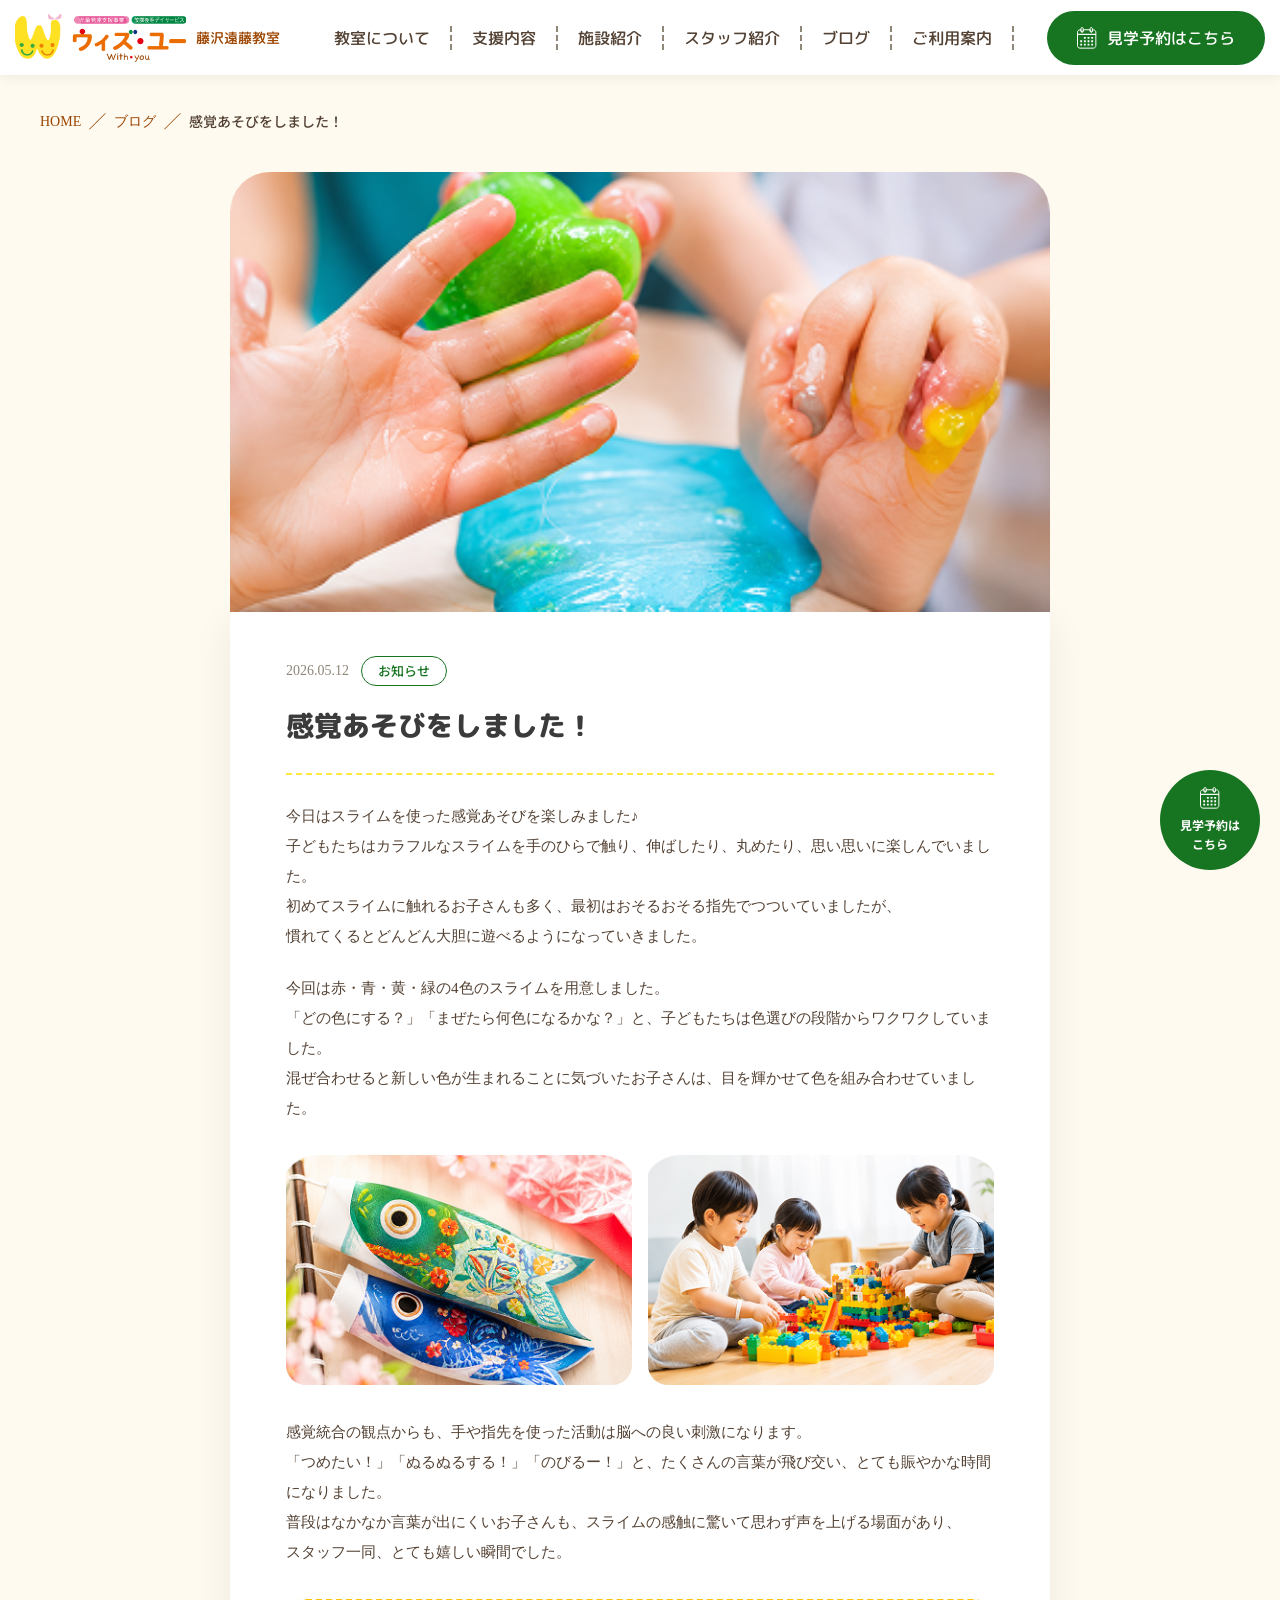
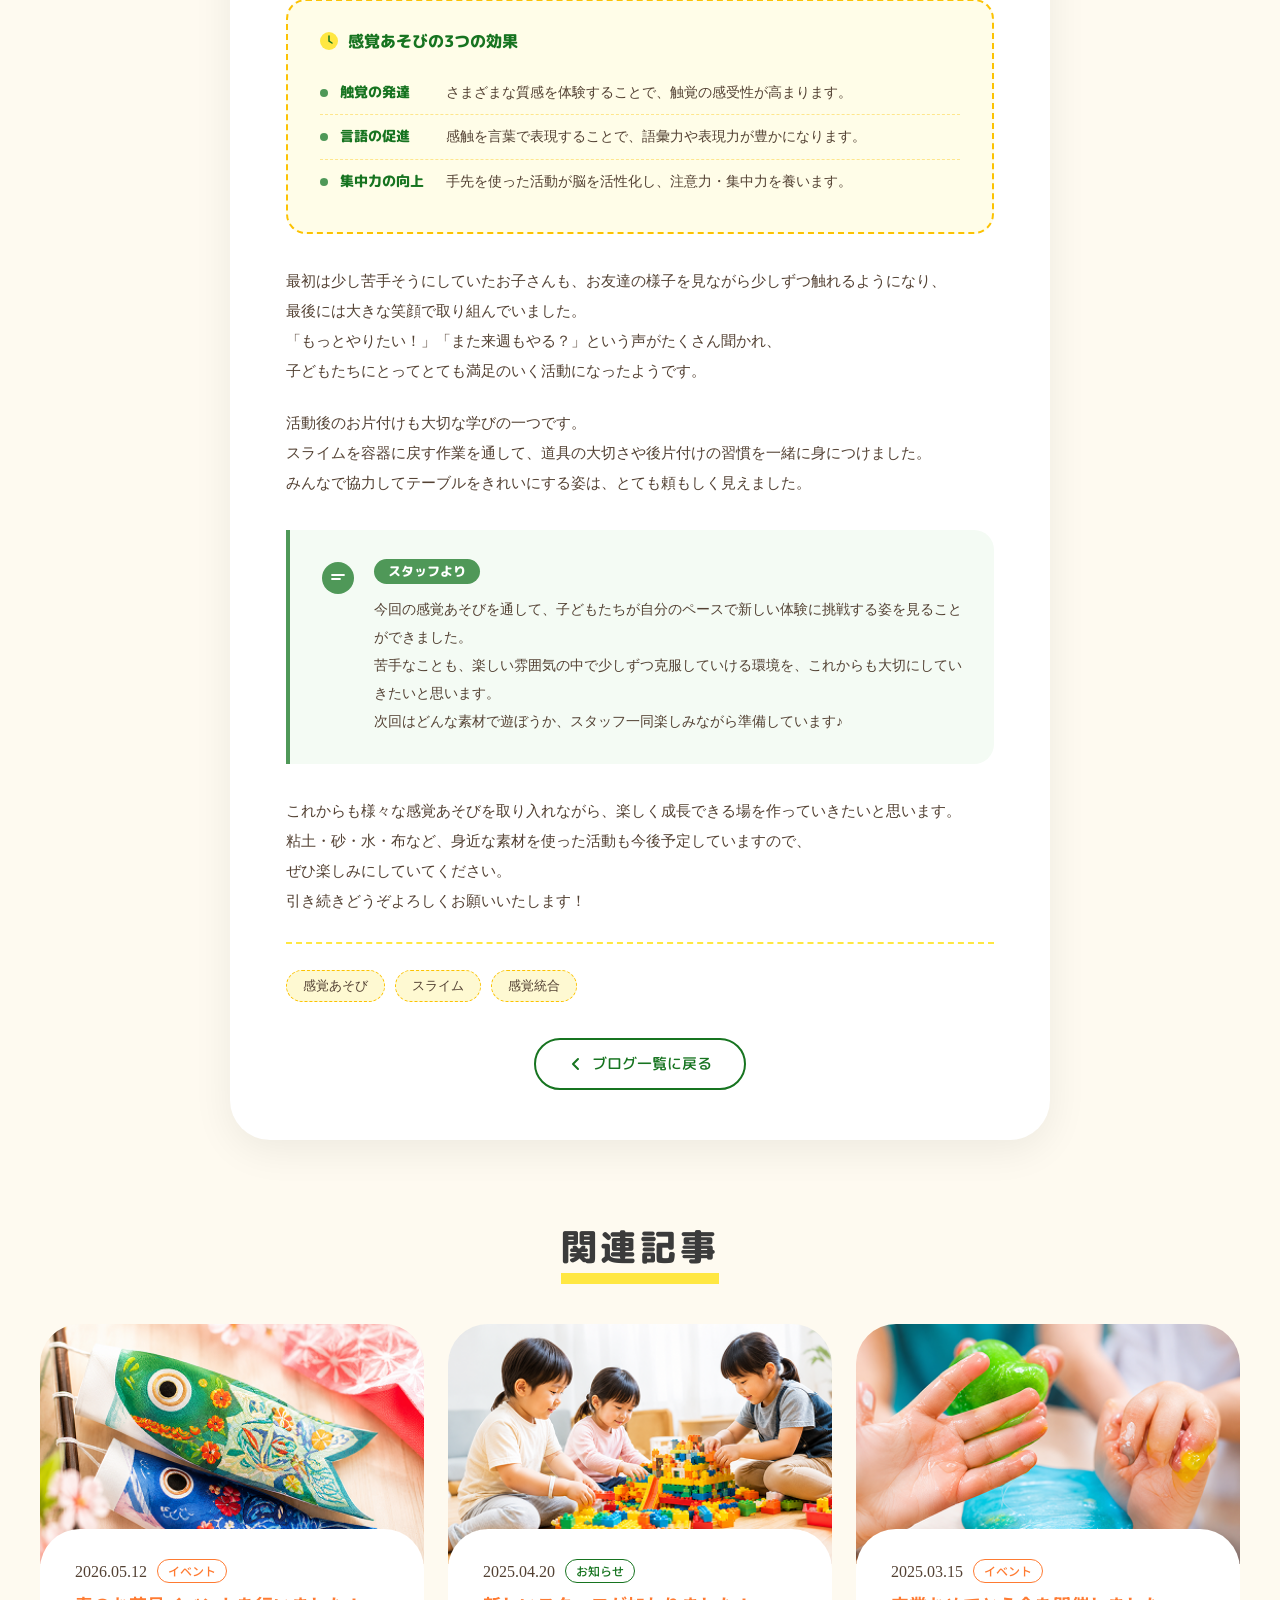
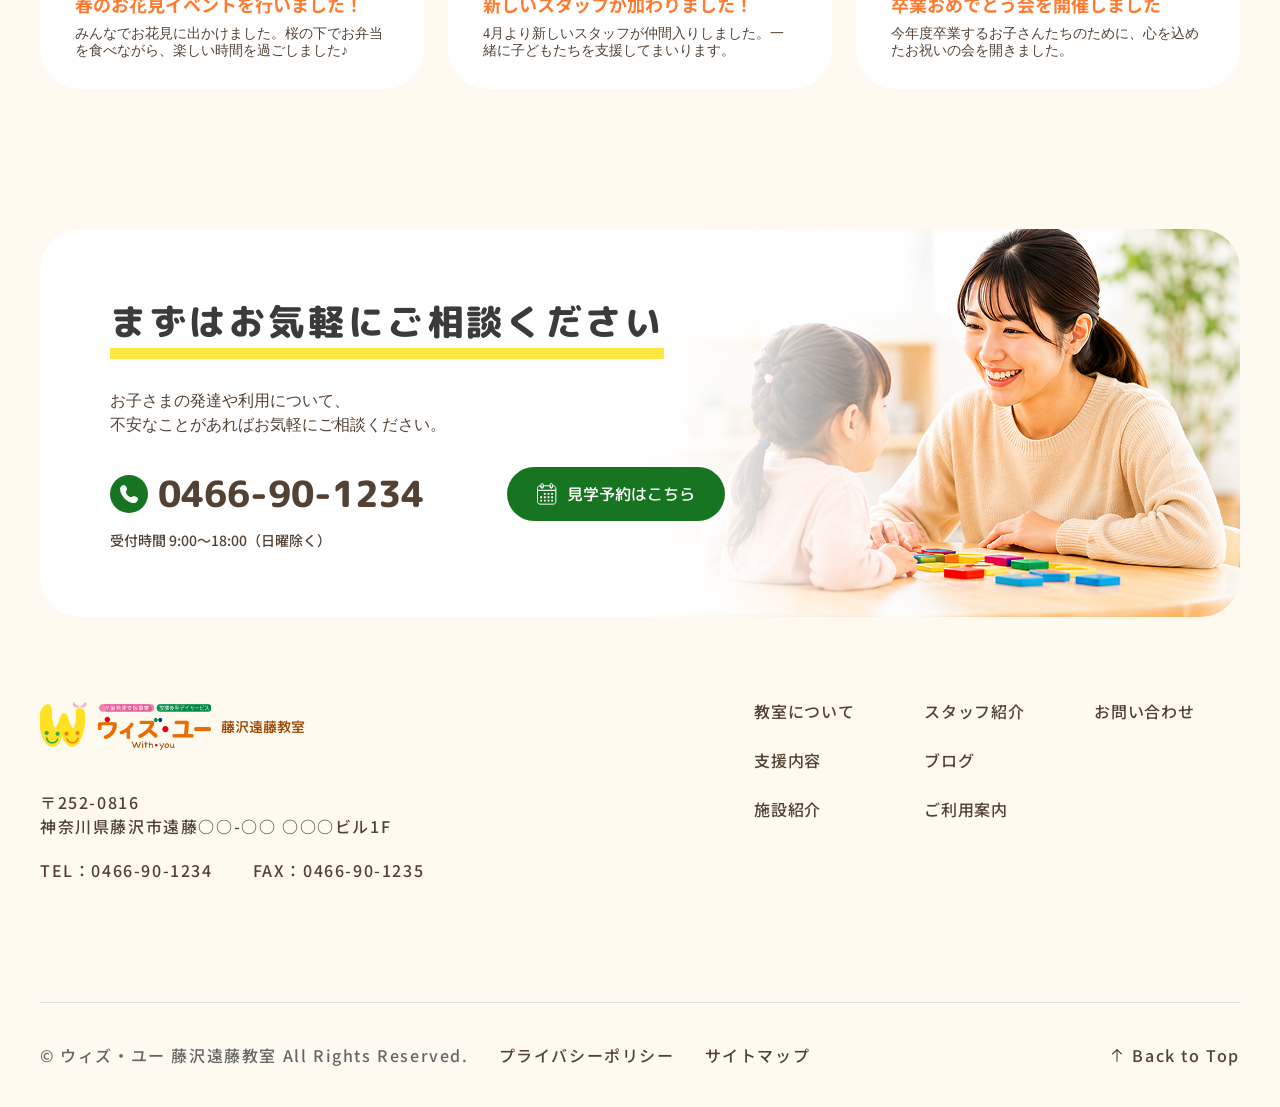
==== commit 875a6106: "fix" ====
--- a/blog-detail.html
+++ b/blog-detail.html
@@ -553,7 +553,7 @@
                 </div>
             </div>
         </section>
-        <a href="#" class="reservation-btn">
+        <a href="contact.html" class="reservation-btn">
             <svg width="20" height="22" viewBox="0 0 20 22" fill="none" xmlns="http://www.w3.org/2000/svg">
                 <path
                     d="M18.85 5.29231V7.38091H0.5V5.29231C0.5 3.91237 1.6194 2.79297 3.00005 2.79297H3.94042V3.94013C3.94042 4.57297 4.45438 5.08694 5.08758 5.08694C5.72078 5.08694 6.23439 4.57297 6.23439 3.94013V2.79297H13.1156V3.94013C13.1156 4.57297 13.6295 5.08694 14.2624 5.08694C14.8952 5.08694 15.4096 4.57297 15.4096 3.94013V2.79297H16.3506C17.7316 2.79297 18.85 3.91237 18.85 5.29231Z"
--- a/assets/css/style.css
+++ b/assets/css/style.css
@@ -1,2729 +1 @@
-@charset "UTF-8";
-@import url("https://fonts.googleapis.com/css2?family=Poppins:ital,wght@0,100;0,200;0,300;0,400;0,500;0,600;0,700;0,800;0,900;1,100;1,200;1,300;1,400;1,500;1,600;1,700;1,800;1,900&display=swap");
-@import url("https://fonts.googleapis.com/css2?family=Noto+Sans+JP:wght@100..900&display=swap");
-@import url("https://fonts.googleapis.com/css2?family=M+PLUS+Rounded+1c&display=swap");
-@import url("https://cdnjs.cloudflare.com/ajax/libs/font-awesome/6.5.1/css/all.min.css");
-@font-face {
-  font-family: "Rounded Mplus 1c";
-  src: url("../fonts/RoundedMplus1c-200.ttf");
-  font-weight: 200;
-}
-@font-face {
-  font-family: "Rounded Mplus 1c";
-  src: url("../fonts/RoundedMplus1c-300.ttf");
-  font-weight: 300;
-}
-@font-face {
-  font-family: "Rounded Mplus 1c";
-  src: url("../fonts/RoundedMplus1c-400.ttf");
-  font-weight: 400;
-}
-@font-face {
-  font-family: "Rounded Mplus 1c";
-  src: url("../fonts/RoundedMplus1c-500.ttf");
-  font-weight: 500;
-}
-@font-face {
-  font-family: "Rounded Mplus 1c";
-  src: url("../fonts/RoundedMplus1c-600.ttf");
-  font-weight: 600;
-}
-@font-face {
-  font-family: "Rounded Mplus 1c";
-  src: url("../fonts/RoundedMplus1c-700.ttf");
-  font-weight: 700;
-}
-@font-face {
-  font-family: "Rounded Mplus 1c";
-  src: url("../fonts/RoundedMplus1c-800.ttf");
-  font-weight: 800;
-}
-@font-face {
-  font-family: "Noto Sans JP";
-  src: url("../fonts/Noto-Sans-JP.ttf");
-}
-h1,
-h2,
-h3,
-h4,
-h5,
-h6,
-p,
-a,
-span,
-b,
-small,
-strong,
-body,
-button,
-input,
-optgroup,
-select,
-textarea {
-  font-family: "Rounded Mplus 1c";
-}
-
-body {
-  overflow-x: hidden !important;
-  background: #FEFAF0;
-  scroll-behavior: smooth;
-}
-
-a,
-i,
-.form-control,
-select,
-option,
-input,
-div,
-.btn {
-  text-decoration: none;
-  transition: all 0.3s ease-in-out;
-}
-
-textarea,
-input,
-.navbar-toggler,
-button {
-  outline: 2px solid transparent !important;
-  box-shadow: none !important;
-}
-
-::-webkit-scrollbar {
-  width: 6px;
-  height: 6px;
-}
-
-::-webkit-scrollbar-track {
-  background: #FEF9D2;
-}
-
-::-webkit-scrollbar-thumb {
-  background: #4F9858;
-}
-
-.animated {
-  animation: up-down 2s ease-in-out infinite alternate-reverse both;
-}
-
-@keyframes up-down {
-  0% {
-    transform: translateY(10px);
-  }
-  100% {
-    transform: translateY(-10px);
-  }
-}
-.layout {
-  width: 100%;
-  margin: 0px auto;
-  background: #FEFAF0;
-}
-
-.lg-container {
-  width: 100%;
-  max-width: 1410px;
-  padding-left: 15px;
-  padding-right: 15px;
-  margin: 0px auto;
-}
-
-.md-container {
-  width: 100%;
-  max-width: 1230px;
-  padding-left: 15px;
-  padding-right: 15px;
-  margin: 0px auto;
-}
-
-.btn-primary {
-  display: flex !important;
-  flex-direction: row !important;
-  justify-content: center !important;
-  align-items: center !important;
-  padding: 15px 30px !important;
-  gap: 10px !important;
-  height: 54px !important;
-  background: #177420 !important;
-  border-radius: 100px !important;
-  font-family: "Rounded Mplus 1c" !important;
-  font-style: normal !important;
-  font-weight: 500 !important;
-  font-size: 16px !important;
-  line-height: 24px !important;
-  color: #FFFFFF !important;
-  border: none !important;
-  transition: background 0.3s ease, transform 0.3s ease, box-shadow 0.3s ease !important;
-}
-.btn-primary:hover {
-  background: #ff7b32 !important;
-  transform: translateY(-2px);
-  box-shadow: 0 10px 24px rgba(255, 123, 50, 0.4) !important;
-}
-
-.header {
-  width: 100%;
-  min-height: 75px;
-  display: flex;
-  align-items: center;
-  background: #fff;
-  position: sticky;
-  top: 0;
-  z-index: 999;
-  box-shadow: 0 2px 12px rgba(0, 0, 0, 0.07);
-}
-.header .header-inner {
-  width: 100%;
-  background: #fff;
-  display: flex;
-  align-items: center;
-  justify-content: space-between;
-}
-.header .header-inner .nav-brand {
-  display: flex;
-  align-items: center;
-  gap: 10px;
-}
-.header .header-inner .nav-brand .logo {
-  height: 48px;
-}
-.header .header-inner .nav-brand span {
-  font-family: "Rounded Mplus 1c";
-  font-style: normal;
-  font-weight: 500;
-  font-size: 14px;
-  line-height: 21px;
-  color: #9C4500;
-}
-.header .header-inner .nav-bar {
-  display: flex;
-  align-items: center;
-}
-.header .header-inner .nav-bar a {
-  display: flex;
-  flex-direction: row;
-  justify-content: center;
-  align-items: center;
-  padding: 0px 20px;
-  gap: 10px;
-  border-right: 2px dashed #8E8678;
-  font-family: "Rounded Mplus 1c";
-  font-style: normal;
-  font-weight: 500;
-  font-size: 16px;
-  line-height: 24px;
-  color: #534133;
-}
-.header .header-inner .nav-bar a.active, .header .header-inner .nav-bar a:hover {
-  color: #4F9858;
-}
-
-.mobile-header {
-  width: 100%;
-  height: 70px;
-  padding: 5px 10px;
-  display: flex;
-  justify-content: space-between;
-  align-items: center;
-  background: #fff;
-  position: sticky;
-  top: 0;
-  z-index: 999;
-  box-shadow: 0 2px 12px rgba(0, 0, 0, 0.07);
-}
-.mobile-header .nav-brand {
-  display: flex;
-  align-items: center;
-  gap: 10px;
-}
-.mobile-header .nav-brand .logo {
-  height: 48px;
-}
-.mobile-header .nav-brand span {
-  font-family: "Rounded Mplus 1c";
-  font-style: normal;
-  font-weight: 500;
-  font-size: 14px;
-  line-height: 21px;
-  color: #9C4500;
-}
-
-.hero-section {
-  width: 100%;
-  height: auto;
-  position: relative;
-  margin-bottom: 120px;
-}
-.hero-section .hero-bottom-left {
-  position: absolute;
-  left: 27px;
-  bottom: -100px;
-  width: 360px;
-  z-index: 1;
-}
-.hero-section .hero-bottom-right {
-  position: absolute;
-  right: 36px;
-  bottom: 0px;
-  width: 264px;
-  z-index: 1;
-}
-.hero-section .hero-bg {
-  height: 100%;
-  width: 100%;
-  object-fit: cover;
-}
-.hero-section .hero-bg-sm {
-  height: 100%;
-  width: 100%;
-  object-fit: cover;
-  object-position: bottom;
-}
-.hero-section .hero-content {
-  width: 100%;
-  height: 100%;
-  position: absolute;
-  top: 0;
-  left: 0;
-  right: 0;
-  bottom: 0;
-  padding: 165px 0px;
-}
-.hero-section .hero-content h2 {
-  font-family: "Rounded Mplus 1c Bold";
-  font-style: normal;
-  font-weight: 700;
-  font-size: 40px;
-  line-height: 59px;
-  color: #3B3B3B;
-  width: fit-content;
-  background: #fff;
-  margin-bottom: 10px;
-}
-.hero-section .hero-content h2 span {
-  font-family: "Rounded Mplus 1c Bold";
-  color: #FF7B32;
-}
-.hero-section .hero-content p {
-  margin-top: 30px;
-  font-family: "Noto Sans JP";
-  font-style: normal;
-  font-weight: 400;
-  font-size: 16px;
-  line-height: 150%;
-  color: #534133;
-  margin-bottom: 30px;
-}
-.hero-section .hero-content .circles-row {
-  display: flex;
-  align-items: center;
-  gap: 12px;
-}
-.hero-section .hero-content .circles-row .circle {
-  display: flex;
-  justify-content: center;
-  align-items: center;
-  padding: 10px;
-  gap: 10px;
-  width: 110px;
-  height: 110px;
-  border-radius: 100px;
-}
-.hero-section .hero-content .circles-row .circle h4 {
-  font-family: "Noto Sans JP";
-  font-style: normal;
-  font-weight: 700;
-  font-size: 14px;
-  line-height: 17px;
-  margin-bottom: 0px;
-  text-align: center;
-  color: #FFFFFF;
-}
-.hero-section .hero-content .circles-row .circle h4 span {
-  font-family: "Noto Sans JP";
-  font-size: 16px;
-}
-.hero-section .hero-content .circles-row .circle h4 small {
-  font-family: "Noto Sans JP";
-  font-size: 12px;
-}
-
-.center-heading {
-  width: 100%;
-  display: flex;
-  justify-content: center;
-}
-.center-heading .heading {
-  display: flex;
-  flex-direction: column;
-  justify-content: center;
-  align-items: center;
-  position: relative;
-  z-index: 1;
-}
-.center-heading small {
-  font-family: "Noto Sans JP";
-  font-style: normal;
-  font-weight: 700;
-  font-size: 16px;
-  line-height: 19px;
-  text-align: center;
-  color: #534133;
-  margin-bottom: 10px;
-}
-.center-heading h6 {
-  font-family: "Rounded Mplus 1c";
-  font-style: normal;
-  font-weight: 700;
-  font-size: 20px;
-  line-height: 30px;
-  display: flex;
-  align-items: center;
-  text-align: center;
-  letter-spacing: 0.1em;
-  color: #3B3B3B;
-  margin-bottom: 0px;
-}
-.center-heading h3 {
-  font-family: "Rounded Mplus 1c";
-  font-style: normal;
-  font-weight: 700;
-  font-size: 36px;
-  line-height: 53px;
-  display: flex;
-  align-items: flex-end;
-  letter-spacing: 0.1em;
-  color: #3B3B3B;
-  border-bottom: 11px solid #FFE742;
-  margin-bottom: 40px;
-}
-.center-heading h3 span {
-  font-family: "Rounded Mplus 1c";
-  font-style: normal;
-  font-weight: 700;
-  font-size: 48px;
-  display: flex;
-  align-items: flex-end;
-  letter-spacing: 0.1em;
-  color: #FF7B32;
-}
-.center-heading p {
-  font-family: "Noto Sans JP";
-  font-style: normal;
-  font-weight: 400;
-  font-size: 16px;
-  line-height: 150%;
-  text-align: center;
-  color: #534133;
-  margin-bottom: 40px;
-}
-
-.strengths-section {
-  width: 100%;
-  background: #FEF9D2;
-  border-radius: 200px;
-  padding: 0px 0px 100px;
-}
-.strengths-section .center-heading .heading {
-  margin-top: -50px;
-}
-.strengths-section .strengths-row {
-  width: 100%;
-  gap: 40px 60px;
-  display: flex;
-  flex-wrap: wrap;
-}
-.strengths-section .strengths-row .strengths-card {
-  display: flex;
-  flex-direction: column;
-  align-items: flex-start;
-  padding: 40px;
-  gap: 10px;
-  width: calc(50% - 30px);
-  min-height: 316px;
-  background: #FFFFFF;
-  border: 4px solid #FEF9D2;
-  border-radius: 40px;
-  position: relative;
-}
-.strengths-section .strengths-row .strengths-card .top-right {
-  position: absolute;
-  top: -20px;
-  right: -5px;
-  z-index: 1;
-}
-.strengths-section .strengths-row .strengths-card .top-left {
-  position: absolute;
-  top: -20px;
-  left: -5px;
-  z-index: 1;
-}
-.strengths-section .strengths-row .strengths-card .arrow1 {
-  position: absolute;
-  top: 50%;
-  right: -90px;
-  z-index: 1;
-}
-.strengths-section .strengths-row .strengths-card .arrow2 {
-  position: absolute;
-  bottom: -90px;
-  left: -130px;
-  z-index: 1;
-}
-.strengths-section .strengths-row .strengths-card .arrow3 {
-  position: absolute;
-  top: 30%;
-  right: -90px;
-  z-index: 1;
-}
-.strengths-section .strengths-row .strengths-card .heading {
-  display: flex;
-  align-items: center;
-  gap: 20px;
-  width: 100%;
-}
-.strengths-section .strengths-row .strengths-card .heading .number {
-  font-family: "Poppins";
-  font-style: normal;
-  font-weight: 700;
-  font-size: 80px;
-  line-height: 150%;
-  color: #000;
-}
-.strengths-section .strengths-row .strengths-card .heading .text {
-  font-family: "Noto Sans JP";
-  font-style: normal;
-  font-weight: 700;
-  font-size: 32px;
-  line-height: 150%;
-  color: #3B3B3B;
-}
-.strengths-section .strengths-row .strengths-card .discription {
-  width: 100%;
-  display: flex;
-  gap: 40px;
-}
-.strengths-section .strengths-row .strengths-card .discription .text {
-  width: calc(100% - 240px);
-}
-.strengths-section .strengths-row .strengths-card .discription .text p {
-  font-family: "Noto Sans JP";
-  font-style: normal;
-  font-weight: 400;
-  font-size: 16px;
-  line-height: 150%;
-  color: #534133;
-}
-.strengths-section .strengths-row .strengths-card .discription .text img {
-  max-width: 170px;
-}
-.strengths-section .strengths-row .strengths-card .discription .img {
-  width: 200px;
-  height: 120px;
-  border-radius: 40px;
-  overflow: hidden;
-}
-.strengths-section .strengths-row .strengths-card .discription .img img {
-  width: 100%;
-  height: 100%;
-  object-fit: cover;
-}
-.strengths-section .strengths-row .strengths-card .discription .img2 {
-  width: 200px;
-  border-radius: 40px;
-  overflow: hidden;
-  margin-top: -100px;
-}
-.strengths-section .strengths-row .strengths-card .discription .img2 img {
-  width: 100%;
-  height: 100%;
-}
-
-.support-details-section {
-  width: 100%;
-  background: #fff;
-  padding: 0px 0px 100px;
-  border-radius: 200px;
-  position: relative;
-}
-.support-details-section .support-v1 {
-  position: absolute;
-  top: 0;
-  right: 40px;
-  z-index: 1;
-}
-.support-details-section .support-v2 {
-  position: absolute;
-  bottom: 30%;
-  right: 0;
-  z-index: 1;
-}
-.support-details-section .support-v3 {
-  position: absolute;
-  bottom: -68px;
-  left: 0;
-  z-index: 1;
-}
-.support-details-section .center-heading .heading {
-  margin-top: -40px;
-}
-.support-details-section .support-details-row {
-  width: 100%;
-  display: flex;
-  justify-content: center;
-  align-items: center;
-  flex-wrap: wrap;
-  gap: 20px 40px;
-}
-.support-details-section .support-details-row .support-card {
-  display: flex;
-  flex-direction: row;
-  flex-direction: column;
-  justify-content: center;
-  align-items: center;
-  padding: 10px;
-  gap: 20px;
-  width: 270px;
-  height: 270px;
-  background: #FEF9D2;
-  border-radius: 1000px;
-}
-.support-details-section .support-details-row .support-card p {
-  font-family: "Noto Sans JP";
-  font-style: normal;
-  font-weight: 700;
-  font-size: 18px;
-  line-height: 22px;
-  text-align: center;
-  color: #534133;
-  margin-bottom: 0px;
-}
-
-.facility-section {
-  width: 100%;
-  padding: 135px 0px 155px;
-}
-.facility-section .facility-row {
-  width: 100%;
-  display: flex;
-  gap: 60px;
-}
-.facility-section .facility-row .facility-col {
-  width: calc(100% - 30px);
-  min-height: 300px;
-}
-.facility-section .facility-row .facility-col .heading {
-  width: 100%;
-}
-.facility-section .facility-row .facility-col .heading .title {
-  width: 100%;
-  display: flex;
-  justify-content: space-between;
-  align-items: center;
-}
-.facility-section .facility-row .facility-col .heading h3 {
-  font-family: "Rounded Mplus 1c";
-  font-style: normal;
-  font-weight: 700;
-  font-size: 36px;
-  line-height: 53px;
-  display: flex;
-  align-items: flex-end;
-  letter-spacing: 0.1em;
-  color: #3B3B3B;
-  border-bottom: 11px solid #FFE742;
-  margin-bottom: 28px;
-}
-.facility-section .facility-row .facility-col .heading p {
-  font-family: "Noto Sans JP";
-  font-style: normal;
-  font-weight: 400;
-  font-size: 16px;
-  line-height: 19px;
-  color: #534133;
-  margin-bottom: 40px;
-}
-.facility-section .facility-row .facility-col .banner {
-  width: 100%;
-  height: auto;
-}
-.facility-section .facility-row .facility-col .banner img {
-  width: 100%;
-  height: 100%;
-}
-
-.staff-section {
-  width: 100%;
-  min-height: 600px;
-  background: #FEF9D2;
-  border-radius: 200px;
-  padding: 0px 0px 100px;
-  position: relative;
-  z-index: 1;
-}
-.staff-section .staff-v1 {
-  position: absolute;
-  top: -120px;
-  right: 0px;
-  z-index: 2;
-}
-.staff-section .staff-v2 {
-  position: absolute;
-  top: -20px;
-  left: 0px;
-  z-index: 2;
-}
-.staff-section .center-heading .heading {
-  margin-top: -35px;
-}
-.staff-section .staff-row-outer {
-  overflow-x: auto !important;
-}
-.staff-section .staff-row-outer::-webkit-scrollbar {
-  width: 0px;
-  height: 0px;
-}
-.staff-section .staff-section-row {
-  width: 1200px;
-}
-.staff-section .staff-card {
-  display: flex;
-  flex-direction: column;
-  align-items: center;
-  padding: 30px 5px;
-  width: 100%;
-  max-width: 300px;
-  margin: 0px auto;
-  height: calc(100% - 40px);
-  margin-bottom: 40px;
-  background: #FFFFFF;
-  border-radius: 40px;
-}
-.staff-section .staff-card .profile {
-  width: 150px;
-  height: 150px;
-  border-radius: 100px;
-  overflow: hidden;
-  object-fit: cover;
-  object-position: center;
-  margin-bottom: 20px;
-}
-.staff-section .staff-card h6 {
-  margin-bottom: 10px;
-  font-family: "Noto Sans JP";
-  font-style: normal;
-  font-weight: 400;
-  font-size: 16px;
-  line-height: 19px;
-  text-align: center;
-  color: #534133;
-}
-.staff-section .staff-card h4 {
-  margin-bottom: 10px;
-  font-family: "Noto Sans JP";
-  font-style: normal;
-  font-weight: 500;
-  font-size: 18px;
-  line-height: 22px;
-  text-align: center;
-  color: #534133;
-}
-.staff-section .staff-card p {
-  margin-bottom: 10px;
-  font-family: "Noto Sans JP";
-  font-style: normal;
-  font-weight: 400;
-  font-size: 14px;
-  line-height: 17px;
-  text-align: center;
-  color: #534133;
-}
-
-.p-center {
-  width: 100%;
-  display: flex;
-  justify-content: center;
-  align-items: center;
-}
-
-.banner-section {
-  width: 100%;
-  height: auto;
-  height: 800px;
-  margin-top: -220px;
-  margin-bottom: -220px;
-}
-.banner-section img {
-  width: 100%;
-  height: 100%;
-  object-fit: cover;
-}
-
-.blog-section {
-  width: 100%;
-  min-height: 600px;
-  background: #FEF9D2;
-  border-radius: 200px;
-  padding: 80px 0px 100px;
-  position: relative;
-  z-index: 1;
-}
-.blog-section .blog-row-outer {
-  overflow-x: auto !important;
-}
-.blog-section .blog-row-outer::-webkit-scrollbar {
-  width: 0px;
-  height: 0px;
-}
-.blog-section .blog-row {
-  width: 1200px;
-}
-
-a:has(.blog-card) {
-  display: block;
-  color: inherit;
-}
-a:has(.blog-card) .blog-card {
-  transition: transform 0.3s ease, box-shadow 0.3s ease;
-}
-a:has(.blog-card):hover .blog-card {
-  transform: translateY(-6px);
-  box-shadow: 0 14px 36px rgba(0, 0, 0, 0.1);
-}
-
-.blog-card {
-  border-radius: 40px;
-  max-width: 500px;
-  margin: 0px auto;
-  width: 100%;
-  display: flex;
-  flex-direction: column;
-  margin-bottom: 40px;
-  position: relative;
-  z-index: 1;
-}
-.blog-card .blog-banner {
-  width: 100%;
-  height: 240px;
-  overflow: hidden;
-  border-radius: 40px 40px 0px 0px;
-}
-.blog-card .blog-banner img {
-  width: 100%;
-  height: 100%;
-  object-fit: cover;
-}
-.blog-card .blog-content {
-  display: flex;
-  flex-direction: column;
-  padding: 30px 35px;
-  width: 100%;
-  min-height: 160px;
-  margin-top: -35px;
-  background: #FFFFFF;
-  border-radius: 40px;
-}
-.blog-card .blog-content h6 {
-  display: flex;
-  align-items: center;
-  gap: 10px;
-  font-family: "Noto Sans JP";
-  font-style: normal;
-  font-weight: 400;
-  font-size: 16px;
-  line-height: 19px;
-  text-align: center;
-  color: #534133;
-  margin-bottom: 10px;
-}
-.blog-card .blog-content h6 span.success {
-  display: flex;
-  flex-direction: row;
-  justify-content: center;
-  align-items: center;
-  padding: 5px 10px;
-  gap: 10px;
-  height: 24px;
-  width: fit-content;
-  border: 1px solid #177420;
-  border-radius: 100px;
-  font-family: "Noto Sans JP";
-  font-style: normal;
-  font-weight: 500;
-  font-size: 12px;
-  line-height: 14px;
-  text-align: center;
-  color: #177420;
-}
-.blog-card .blog-content h6 span.warning {
-  display: flex;
-  flex-direction: row;
-  justify-content: center;
-  align-items: center;
-  padding: 5px 10px;
-  gap: 10px;
-  height: 24px;
-  width: fit-content;
-  border: 1px solid #FF7B32;
-  border-radius: 100px;
-  font-family: "Noto Sans JP";
-  font-style: normal;
-  font-weight: 500;
-  font-size: 12px;
-  line-height: 14px;
-  text-align: center;
-  color: #FF7B32;
-}
-.blog-card .blog-content h4 {
-  font-family: "Noto Sans JP";
-  font-style: normal;
-  font-weight: 700;
-  font-size: 18px;
-  line-height: 22px;
-  margin-bottom: 10px;
-  color: #FF7B32;
-}
-.blog-card .blog-content p {
-  font-family: "Noto Sans JP";
-  font-style: normal;
-  font-weight: 400;
-  font-size: 14px;
-  line-height: 17px;
-  color: #534133;
-  margin-bottom: 0px;
-}
-
-.usage-flow-section {
-  padding: 100px 0px;
-  position: relative;
-}
-.usage-flow-section .flow-v1 {
-  position: absolute;
-  top: -92px;
-  left: 0px;
-  z-index: 1;
-}
-.usage-flow-section .flow-v2 {
-  position: absolute;
-  top: -80px;
-  right: 0px;
-  z-index: 1;
-}
-.usage-flow-section .flow-row-outer {
-  padding-top: 20px;
-  overflow-x: auto !important;
-}
-.usage-flow-section .flow-row-outer::-webkit-scrollbar {
-  width: 0px;
-  height: 0px;
-}
-.usage-flow-section .flow-row {
-  display: flex;
-  align-items: center;
-  justify-content: space-between;
-  width: 1200px;
-}
-.usage-flow-section .flow-row .flow-pills {
-  display: flex;
-  flex-direction: column;
-  align-items: center;
-  justify-content: center;
-  padding: 60px 10px;
-  gap: 10px;
-  isolation: isolate;
-  width: 167px;
-  height: 240px;
-  background: #FEFEFF;
-  border: 4px solid #FEEFD0;
-  border-radius: 100px;
-  position: relative;
-}
-.usage-flow-section .flow-row .flow-pills .arrow-right {
-  position: absolute;
-  right: -40px;
-  top: 50%;
-  transform: translateY(-50%);
-}
-.usage-flow-section .flow-row span {
-  position: absolute;
-  display: flex;
-  flex-direction: column;
-  justify-content: center;
-  align-items: center;
-  padding: 0px;
-  gap: 10px;
-  position: absolute;
-  width: 60px;
-  height: 60px;
-  top: -19px;
-  left: 50%;
-  transform: translateX(-50%);
-  background: #FF7B32;
-  border-radius: 100px;
-  font-family: "Rounded Mplus 1c";
-  font-style: normal;
-  font-weight: 700;
-  font-size: 36px;
-  line-height: 53px;
-  letter-spacing: 0.1em;
-  color: #FFFFFF;
-}
-.usage-flow-section .flow-row p {
-  font-family: "Noto Sans JP";
-  font-style: normal;
-  font-weight: 700;
-  font-size: 18px;
-  line-height: 22px;
-  margin-bottom: 0px;
-  text-align: center;
-  color: #534133;
-}
-
-.footer-section .contact-card {
-  background: linear-gradient(90deg, #FFFFFF 49.21%, rgba(255, 255, 255, 0) 74.83%), url(../images/contact-bg.png);
-  border-radius: 40px;
-  width: 100%;
-  min-height: 200px;
-  padding: 66px 70px;
-  margin-bottom: 85px;
-  background-position: right;
-}
-.footer-section .contact-card h4 {
-  width: fit-content;
-  font-family: "Rounded Mplus 1c";
-  font-style: normal;
-  font-weight: 700;
-  font-size: 36px;
-  line-height: 53px;
-  display: flex;
-  align-items: flex-end;
-  letter-spacing: 0.1em;
-  color: #3B3B3B;
-  border-bottom: 11px solid #FFE742;
-  margin-bottom: 30px;
-}
-.footer-section .contact-card p {
-  font-family: "Noto Sans JP";
-  font-style: normal;
-  font-weight: 400;
-  font-size: 16px;
-  line-height: 150%;
-  color: #534133;
-  margin-bottom: 30px;
-}
-.footer-section .contact-card .contact-number {
-  display: flex;
-  justify-content: space-between;
-  max-width: 615px;
-  width: 100%;
-}
-.footer-section .contact-card .contact-number .number h5 {
-  font-family: "Rounded Mplus 1c";
-  font-style: normal;
-  font-weight: 700;
-  font-size: 36px;
-  line-height: 53px;
-  color: #534133;
-  display: flex;
-  align-items: center;
-  gap: 10px;
-  margin-bottom: 10px;
-}
-.footer-section .contact-card .contact-number .number p {
-  font-family: "Noto Sans JP";
-  font-style: normal;
-  font-weight: 500;
-  font-size: 14px;
-  line-height: 150%;
-  color: #534133;
-  margin-bottom: 0px;
-}
-.footer-section .footer-content {
-  width: 100%;
-  padding-bottom: 100px;
-  border-bottom: 1px solid #DDDDDD;
-}
-.footer-section .footer-content .footer-disc .f-brand {
-  display: flex;
-  align-items: center;
-  gap: 10px;
-  margin-bottom: 40px;
-}
-.footer-section .footer-content .footer-disc .f-brand .logo {
-  height: 48px;
-}
-.footer-section .footer-content .footer-disc .f-brand span {
-  font-family: "Rounded Mplus 1c";
-  font-style: normal;
-  font-weight: 500;
-  font-size: 14px;
-  line-height: 21px;
-  color: #9C4500;
-}
-.footer-section .footer-content .footer-disc p {
-  font-family: "Noto Sans JP";
-  font-style: normal;
-  font-weight: 500;
-  font-size: 16px;
-  line-height: 150%;
-  letter-spacing: 0.1em;
-  color: #534133;
-  margin-bottom: 20px;
-}
-.footer-section .footer-content .footer-disc .contect-row {
-  display: flex;
-  align-items: center;
-  gap: 40px;
-}
-.footer-section .footer-content .f-nav {
-  display: flex;
-  flex-direction: column;
-  gap: 30px;
-  margin-bottom: 30px;
-}
-.footer-section .footer-content .f-nav a {
-  font-family: "Noto Sans JP";
-  font-style: normal;
-  font-weight: 500;
-  font-size: 16px;
-  line-height: 19px;
-  letter-spacing: 0.05em;
-  color: #534133;
-}
-.footer-section .bottom {
-  display: flex;
-  justify-content: space-between;
-  align-items: center;
-  padding: 40px 0px;
-}
-.footer-section .bottom .bottom-nav {
-  display: flex;
-  align-items: center;
-  gap: 30px;
-}
-.footer-section .bottom .bottom-nav span {
-  font-family: "Noto Sans JP";
-  font-style: normal;
-  font-weight: 500;
-  font-size: 16px;
-  line-height: 150%;
-  letter-spacing: 0.1em;
-  color: #666666;
-}
-.footer-section .bottom .bottom-nav a {
-  font-family: "Noto Sans JP";
-  font-style: normal;
-  font-weight: 500;
-  font-size: 16px;
-  line-height: 150%;
-  letter-spacing: 0.1em;
-  color: #534133;
-}
-.footer-section .bottom .back-to-top {
-  display: flex;
-  align-items: center;
-  gap: 10px;
-}
-.footer-section .bottom .back-to-top span {
-  font-family: "Noto Sans JP";
-  font-style: normal;
-  font-weight: 500;
-  font-size: 16px;
-  line-height: 150%;
-  letter-spacing: 0.1em;
-  color: #534133;
-}
-
-.other-hero-section {
-  width: 100%;
-  display: flex;
-  position: relative;
-}
-.other-hero-section .contact-hero-v1 {
-  position: absolute;
-  left: 0;
-  bottom: -110px;
-  z-index: 1;
-}
-.other-hero-section .hero-content {
-  width: calc(100% - 790px);
-  padding: 30px 30px 30px 100px;
-  height: auto;
-  position: relative;
-}
-.other-hero-section .hero-content .classroom-hero-v1 {
-  position: absolute;
-  right: -20px;
-  bottom: -40px;
-  z-index: 1;
-}
-.other-hero-section .hero-content .breadcrumb {
-  display: flex;
-  align-items: center;
-  gap: 10px;
-  margin-bottom: 60px;
-}
-.other-hero-section .hero-content .breadcrumb span {
-  font-family: "Noto Sans JP";
-  font-style: normal;
-  font-weight: 400;
-  font-size: 16px;
-  line-height: 150%;
-  color: #9C4500;
-}
-.other-hero-section .hero-content h2 {
-  font-family: "Rounded Mplus 1c";
-  font-style: normal;
-  font-weight: 700;
-  font-size: 40px;
-  line-height: 59px;
-  color: #3B3B3B;
-  background: #fff;
-  min-height: 59px;
-  width: fit-content;
-  margin-bottom: 10px;
-  padding: 5px 10px;
-}
-.other-hero-section .hero-content h2 span {
-  font-family: "Rounded Mplus 1c";
-  color: #FF7B32;
-}
-.other-hero-section .hero-content p {
-  font-family: "Noto Sans JP";
-  font-style: normal;
-  font-weight: 400;
-  font-size: 16px;
-  margin-top: 30px;
-  line-height: 150%;
-  color: #000000;
-}
-.other-hero-section .hero-banner {
-  height: 425px;
-  width: 790px;
-  position: relative;
-  z-index: 2;
-}
-.other-hero-section .hero-banner img {
-  width: 100%;
-  height: 100%;
-  object-fit: cover;
-}
-
-.contact-form-section {
-  padding: 80px 0px 120px;
-}
-.contact-form-section .form-card {
-  width: 100%;
-  max-width: 800px;
-  margin: 0px auto;
-}
-.contact-form-section .form-card .form-group {
-  display: flex;
-  margin-bottom: 30px;
-}
-.contact-form-section .form-card .form-group .title {
-  width: 160px;
-  display: flex;
-  padding: 18px 0px;
-  gap: 5px;
-  font-family: "Noto Sans JP";
-  font-style: normal;
-  font-weight: 700;
-  font-size: 16px;
-  line-height: 150%;
-  color: #000000;
-}
-.contact-form-section .form-card .form-group .title span {
-  font-family: "Noto Sans JP";
-  font-style: normal;
-  font-weight: 700;
-  font-size: 12px;
-  line-height: 150%;
-  text-align: center;
-  color: #ED792B;
-}
-.contact-form-section .form-card .form-group .input {
-  width: calc(100% - 160px);
-  display: flex;
-  align-items: center;
-  gap: 20px;
-  flex-wrap: wrap;
-}
-.contact-form-section .form-card .form-group .form-control {
-  display: flex;
-  flex-direction: row;
-  align-items: center;
-  padding: 20px;
-  gap: 10px;
-  min-height: 64px;
-  background: #FFFFFF;
-  border: 1px solid #DDDDDD;
-  border-radius: 10px;
-  padding: 20px;
-  color: #000;
-  outline: none;
-}
-.contact-form-section .form-card .form-group .form-control::placeholder {
-  font-family: "Noto Sans JP";
-  font-style: normal;
-  font-weight: 400;
-  font-size: 16px;
-  line-height: 150%;
-  color: #999999;
-}
-.contact-form-section .form-card .form-group .checkbox-group {
-  display: flex;
-  flex-wrap: wrap;
-  align-items: center;
-  gap: 20px;
-}
-.contact-form-section .form-card .form-group .checkbox-group label {
-  font-family: "Noto Sans JP";
-  font-style: normal;
-  font-weight: 700;
-  font-size: 16px;
-  line-height: 150%;
-  cursor: pointer;
-  color: #000000;
-  display: flex;
-  align-items: center;
-  gap: 10px;
-}
-.contact-form-section .form-card .form-group .checkbox-group .check-box {
-  width: 30px;
-  height: 30px;
-  background: #FFFFFF;
-  border: 1px solid #D9D9D9 !important;
-  border-radius: 5px;
-  appearance: none;
-  cursor: pointer;
-  flex-shrink: 0;
-  position: relative;
-  display: flex;
-  align-items: center;
-  justify-content: center;
-}
-.contact-form-section .form-card .form-group .checkbox-group .check-box:checked {
-  background: #4F9858;
-  border-color: #4F9858;
-}
-.contact-form-section .form-card .form-group .checkbox-group .check-box:checked::after {
-  content: "✓";
-  color: #FFFFFF;
-  font-size: 20px;
-  font-weight: bold;
-  line-height: 1;
-}
-.contact-form-section .form-card .form-group select.form-control {
-  width: 100%;
-  cursor: pointer;
-  appearance: none;
-  background: url('data:image/svg+xml;utf8,<svg xmlns="http://www.w3.org/2000/svg" width="10" height="6" viewBox="0 0 10 6"><path fill="%23333" d="M1 1l4 4 4-4"/></svg>') no-repeat;
-  background-position: right 15px center;
-  padding-right: 35px;
-  background-color: white;
-}
-.contact-form-section .form-card .form-group .privacy-label {
-  display: flex;
-  align-items: center;
-  gap: 10px;
-}
-.contact-form-section .form-card .form-group .privacy-label a {
-  font-family: "Noto Sans JP";
-  font-style: normal;
-  font-weight: 500;
-  font-size: 16px;
-  line-height: 150%;
-  text-decoration-line: underline;
-  color: #000000;
-}
-
-.btn-submit {
-  display: flex;
-  flex-direction: row;
-  justify-content: space-between;
-  align-items: center;
-  padding: 15px 40px;
-  gap: 10px;
-  width: 400px;
-  height: 54px;
-  background: #FF7B32;
-  border-radius: 100px;
-  font-family: "Rounded Mplus 1c";
-  font-style: normal;
-  font-weight: 500;
-  font-size: 16px;
-  line-height: 24px;
-  text-align: center;
-  color: #FFFFFF;
-}
-.btn-submit:hover {
-  background: #177420;
-  color: #fff;
-  transform: translateY(-2px);
-  box-shadow: 0 10px 24px rgba(23, 116, 32, 0.4);
-}
-
-.contact-info {
-  width: 100%;
-  display: flex;
-  justify-content: center;
-  margin-bottom: 120px;
-  position: relative;
-}
-.contact-info .contact-info-v1 {
-  position: absolute;
-  bottom: -100px;
-  right: 50px;
-}
-.contact-info .map {
-  width: 50%;
-  height: auto;
-  background: #f5f5f5;
-}
-.contact-info .map img {
-  width: 100%;
-  height: 100%;
-  object-fit: cover;
-}
-.contact-info .info {
-  padding: 0px 60px;
-  display: flex;
-  width: 50%;
-  height: auto;
-}
-.contact-info .info h3 {
-  font-family: "Rounded Mplus 1c";
-  font-style: normal;
-  font-weight: 700;
-  font-size: 36px;
-  line-height: 53px;
-  display: flex;
-  align-items: flex-end;
-  width: fit-content;
-  letter-spacing: 0.1em;
-  color: #3B3B3B;
-  border-bottom: 11px solid #FFE742;
-  margin-bottom: 40px;
-}
-.contact-info .info .info-row {
-  width: 100%;
-  padding: 20px 0px;
-}
-.contact-info .info .info-row span {
-  font-family: "Noto Sans JP";
-  font-style: normal;
-  font-weight: 400;
-  font-size: 16px;
-  line-height: 150%;
-  color: #000000;
-}
-
-.classroom-concept-section {
-  padding: 60px 0px 80px;
-}
-.classroom-concept-section .banner {
-  width: 100%;
-}
-.classroom-concept-section .banner img {
-  width: 100%;
-}
-.classroom-concept-section .content {
-  padding: 20px;
-  width: 100%;
-  height: 100%;
-  display: flex;
-  flex-direction: column;
-  justify-content: center;
-}
-.classroom-concept-section .content h3 {
-  font-family: "Rounded Mplus 1c";
-  font-style: normal;
-  font-weight: 700;
-  font-size: 36px;
-  line-height: 53px;
-  display: flex;
-  align-items: flex-end;
-  letter-spacing: 0.1em;
-  color: #3B3B3B;
-  width: fit-content;
-  border-bottom: 11px solid #FFE742;
-  margin-bottom: 20px;
-}
-.classroom-concept-section .content h5 {
-  font-family: "Noto Sans JP";
-  font-style: normal;
-  font-weight: 700;
-  font-size: 32px;
-  line-height: 150%;
-  color: #3B3B3B;
-  margin-bottom: 40px;
-}
-.classroom-concept-section .content h6 {
-  font-family: "Noto Sans JP";
-  font-style: normal;
-  font-weight: 700;
-  font-size: 24px;
-  line-height: 150%;
-  color: #FF7B32;
-  margin-bottom: 20px;
-}
-.classroom-concept-section .content p {
-  font-family: "Noto Sans JP";
-  font-style: normal;
-  font-weight: 400;
-  font-size: 16px;
-  line-height: 150%;
-  color: #000000;
-}
-
-.management-philosophy-section {
-  width: 100%;
-  min-height: 300px;
-  background: #FFF2CF;
-  border-radius: 200px;
-  padding: 0px 0px 100px;
-  position: relative;
-  z-index: 1;
-}
-.management-philosophy-section .center-heading .heading {
-  margin-top: -35px;
-}
-.management-philosophy-section .management-philosophy-row {
-  width: 100%;
-  display: flex;
-  justify-content: center;
-  gap: 60px;
-  align-items: center;
-}
-.management-philosophy-section .management-philosophy-row .m-p-card {
-  display: flex;
-  flex-direction: column;
-  justify-content: center;
-  align-items: center;
-  padding: 20px;
-  width: 270px;
-  height: 270px;
-  background: #FFFFFF;
-  border-radius: 1000px;
-}
-.management-philosophy-section .management-philosophy-row .m-p-card svg {
-  margin-bottom: 20px;
-}
-.management-philosophy-section .management-philosophy-row .m-p-card h6 {
-  margin-bottom: 10px;
-  font-family: "Noto Sans JP";
-  font-style: normal;
-  font-weight: 700;
-  font-size: 24px;
-  line-height: 29px;
-  text-align: center;
-  color: #FF7B32;
-}
-.management-philosophy-section .management-philosophy-row .m-p-card p {
-  margin-bottom: 0px;
-  font-family: "Noto Sans JP";
-  font-style: normal;
-  font-weight: 400;
-  font-size: 16px;
-  line-height: 150%;
-  text-align: center;
-  color: #000000;
-}
-
-.classroom-strengths-section {
-  width: 100%;
-  min-height: 400px;
-  background: #FEF9D2;
-  border-radius: 200px;
-  padding: 0px 0px 40px;
-  position: relative;
-  z-index: 2;
-}
-.classroom-strengths-section .sc-v1 {
-  position: absolute;
-  right: 0;
-  top: 30%;
-  z-index: 1;
-}
-.classroom-strengths-section .sc-v2 {
-  position: absolute;
-  left: 0;
-  top: 50%;
-  z-index: 1;
-}
-.classroom-strengths-section .center-heading .heading {
-  margin-top: -35px;
-}
-.classroom-strengths-section .strengths-cards-row {
-  margin-bottom: 40px;
-  overflow-x: auto !important;
-}
-.classroom-strengths-section .strengths-cards-row::-webkit-scrollbar {
-  width: 0px;
-  height: 0px;
-}
-.classroom-strengths-section .strengths-cards-row .banner {
-  width: 100%;
-}
-.classroom-strengths-section .strengths-cards-row .banner img {
-  width: 100%;
-  height: 100%;
-  max-width: 570px;
-  max-height: 475px;
-}
-.classroom-strengths-section .strengths-cards-row .content {
-  width: 100%;
-  height: 100%;
-  display: flex;
-  flex-direction: column;
-  justify-content: center;
-  max-width: 570px;
-  margin: 0px auto;
-}
-.classroom-strengths-section .strengths-cards-row .content .heading {
-  margin-bottom: 20px;
-}
-.classroom-strengths-section .strengths-cards-row .content h6 {
-  font-family: "Noto Sans JP";
-  font-style: normal;
-  font-weight: 700;
-  font-size: 24px;
-  line-height: 150%;
-  color: #FF7B32;
-  margin-bottom: 20px;
-}
-.classroom-strengths-section .strengths-cards-row .content p {
-  display: flex;
-  align-items: center;
-  margin-bottom: 10px;
-  gap: 10px;
-  font-family: "Noto Sans JP";
-  font-style: normal;
-  font-weight: 400;
-  font-size: 18px;
-  color: #000000;
-}
-.classroom-strengths-section .strengths-cards-row .content p span {
-  font-family: "Noto Sans JP";
-  font-style: normal;
-  font-weight: 400;
-  font-size: 18px;
-  color: #000000;
-}
-.classroom-strengths-section .strengths-cards-row .strengths-card {
-  display: flex;
-  flex-direction: column;
-  align-items: center;
-  justify-content: center;
-  padding: 40px 30px;
-  gap: 20px;
-  isolation: isolate;
-  max-width: 270px;
-  height: calc(100% - 20px);
-  margin-bottom: 20px;
-  background: #FFFFFF;
-  border: 4px solid #FEF9D2;
-  border-radius: 40px;
-}
-.classroom-strengths-section .strengths-cards-row .strengths-card h1 {
-  font-family: "Poppins";
-  font-style: normal;
-  font-weight: 700;
-  font-size: 64px;
-  line-height: 50px;
-  color: #000;
-  margin-bottom: 0px;
-}
-.classroom-strengths-section .strengths-cards-row .strengths-card h5 {
-  font-family: "Noto Sans JP";
-  font-style: normal;
-  font-weight: 700;
-  font-size: 24px;
-  line-height: 150%;
-  text-align: center;
-  color: #3B3B3B;
-  max-width: 210px;
-  margin-bottom: 0px;
-}
-.classroom-strengths-section .strengths-cards-row .strengths-card p {
-  font-family: "Noto Sans JP";
-  font-style: normal;
-  font-weight: 400;
-  font-size: 16px;
-  line-height: 150%;
-  text-align: center;
-  color: #534133;
-  margin-bottom: 0px;
-}
-
-.service-introduction-section {
-  padding: 0px 0px 100px;
-  position: relative;
-  z-index: 2;
-}
-.service-introduction-section .si-v1 {
-  position: absolute;
-  top: -110px;
-  left: 0px;
-  z-index: 1;
-}
-.service-introduction-section .si-v2 {
-  position: absolute;
-  bottom: 0px;
-  right: 0px;
-  z-index: 1;
-}
-.service-introduction-section .center-heading .heading {
-  margin-top: -30px;
-}
-.service-introduction-section .service-introduction-card {
-  width: 100%;
-  padding: 40px;
-  max-width: 570px;
-  height: 450px;
-  position: relative;
-  z-index: 2;
-  margin: 0px auto;
-  background: #FFFFFF;
-  border-radius: 40px;
-  height: calc(100% - 40px);
-  margin-bottom: 40px;
-}
-.service-introduction-section .service-introduction-card h6 {
-  font-family: "Noto Sans JP";
-  font-style: normal;
-  font-weight: 700;
-  font-size: 26px;
-  line-height: 150%;
-  color: #FF7B32;
-  margin-bottom: 10px;
-}
-.service-introduction-section .service-introduction-card .tag {
-  display: flex;
-  flex-direction: row;
-  justify-content: center;
-  align-items: center;
-  padding: 5px 20px;
-  gap: 10px;
-  height: 34px;
-  background: #FF7B32;
-  border-radius: 100px;
-  width: fit-content;
-  margin-bottom: 20px;
-  font-family: "Noto Sans JP";
-  font-style: normal;
-  font-weight: 700;
-  font-size: 16px;
-  line-height: 150%;
-  color: #FFFFFF;
-}
-.service-introduction-section .service-introduction-card .banner {
-  width: 100%;
-  height: 267px;
-  border-radius: 40px;
-  overflow: hidden;
-}
-.service-introduction-section .service-introduction-card .banner img {
-  width: 100%;
-  height: 100%;
-  object-fit: cover;
-}
-.service-introduction-section .service-introduction-card .content p {
-  font-family: "Noto Sans JP";
-  font-style: normal;
-  font-weight: 400;
-  font-size: 16px;
-  line-height: 150%;
-  color: #534133;
-  margin-bottom: 20px;
-}
-.service-introduction-section .service-introduction-card .content .points {
-  display: flex;
-  align-items: center;
-  margin-bottom: 10px;
-  gap: 10px;
-  font-family: "Noto Sans JP";
-  font-style: normal;
-  font-weight: 400;
-  font-size: 18px;
-  color: #000000;
-}
-.service-introduction-section .service-introduction-card .content .points span {
-  font-family: "Noto Sans JP";
-  font-style: normal;
-  font-weight: 400;
-  font-size: 18px;
-  color: #000000;
-  width: calc(100% - 30px);
-}
-
-.flow-of-the-day-section {
-  padding: 0px 0px 80px;
-  position: relative;
-}
-.flow-of-the-day-section .fd-v1 {
-  position: absolute;
-  top: -40px;
-  right: 230px;
-  z-index: 1;
-}
-.flow-of-the-day-section .flow-heading {
-  margin-bottom: 10px;
-}
-.flow-of-the-day-section .center-heading .heading {
-  margin-top: -40px;
-}
-.flow-of-the-day-section .flow-section {
-  position: relative;
-  display: flex;
-  flex-direction: column;
-  gap: 40px;
-}
-.flow-of-the-day-section .flow-section .line {
-  position: absolute;
-  height: 100%;
-  width: 4px;
-  background: #FFE742;
-  margin-left: 98px;
-}
-.flow-of-the-day-section .flow-section .flow-card {
-  width: 100%;
-  display: flex;
-  align-items: center;
-  position: relative;
-}
-.flow-of-the-day-section .flow-section .flow-card .time {
-  width: 110px;
-  font-family: "Noto Sans JP";
-  font-style: normal;
-  font-weight: 700;
-  font-size: 26px;
-  line-height: 150%;
-  color: #3B3B3B;
-  display: flex;
-  align-items: center;
-  justify-content: space-between;
-}
-.flow-of-the-day-section .flow-section .flow-card .time .dot {
-  width: 20px;
-  height: 20px;
-  background: #FFE742;
-  border-radius: 100px;
-}
-.flow-of-the-day-section .flow-section .flow-card .detail {
-  display: flex;
-  align-items: center;
-  justify-content: space-between;
-  padding-left: 50px;
-  width: calc(100% - 110px);
-}
-.flow-of-the-day-section .flow-section .flow-card .detail h6 {
-  font-family: "Noto Sans JP";
-  font-style: normal;
-  font-weight: 700;
-  font-size: 26px;
-  line-height: 150%;
-  color: #3B3B3B;
-  margin-bottom: 0px;
-}
-.flow-of-the-day-section .flow-section .flow-card .detail .banner {
-  width: 185px;
-  height: 185px;
-  border-radius: 40px;
-  object-fit: cover;
-}
-
-.main-blog-section {
-  padding: 60px 0px 140px;
-  position: relative;
-}
-.main-blog-section .blog-main-v1 {
-  position: absolute;
-  bottom: -50px;
-  right: 0px;
-}
-.main-blog-section .tab-pills {
-  display: flex;
-  justify-content: center;
-  align-items: center;
-  gap: 20px;
-  margin-bottom: 40px;
-}
-.main-blog-section .tab-pills .pill {
-  display: flex;
-  flex-direction: row;
-  justify-content: center;
-  align-items: center;
-  padding: 15px 20px;
-  gap: 10px;
-  width: fit-content;
-  height: 54px;
-  background: #FDF9DD;
-  border-radius: 100px;
-  font-family: "Noto Sans JP";
-  font-style: normal;
-  font-weight: 700;
-  font-size: 16px;
-  line-height: 150%;
-  color: #177420;
-}
-.main-blog-section .tab-pills .pill svg path {
-  stroke: #177420 !important;
-}
-.main-blog-section .tab-pills .pill:hover,
-.main-blog-section .tab-pills .pill.active {
-  color: #FFFFFF;
-  background: #FC9557;
-  box-shadow: 0 8px 20px rgba(252, 149, 87, 0.45);
-}
-.main-blog-section .tab-pills .pill:hover svg path,
-.main-blog-section .tab-pills .pill.active svg path {
-  stroke: #FFFFFF !important;
-}
-
-.pagination {
-  gap: 14px;
-}
-.pagination .page-link {
-  display: flex;
-  flex-direction: row;
-  justify-content: center;
-  align-items: center;
-  padding: 5px;
-  gap: 10px;
-  width: 50px;
-  height: 50px;
-  background: #FFFFFF;
-  border: none !important;
-  border-radius: 100px !important;
-  font-family: "Noto Sans JP";
-  font-style: normal;
-  font-weight: 400;
-  font-size: 14px;
-  line-height: 17px;
-  color: #534133;
-}
-.pagination .page-link.active, .pagination .page-link:hover {
-  background: #FF7B32;
-  color: #fff;
-  box-shadow: 0 8px 20px rgba(255, 123, 50, 0.4);
-}
-.pagination .page-link.active svg path, .pagination .page-link:hover svg path {
-  stroke: #fff;
-}
-
-.articles-section {
-  width: 100%;
-  min-height: 400px;
-  background: #FEF9D2;
-  border-radius: 200px;
-  padding: 0px 0px 40px;
-  position: relative;
-  margin-bottom: 100px;
-}
-.articles-section .center-heading .heading {
-  margin-top: -35px;
-}
-
-.articles-slider {
-  position: relative;
-}
-.articles-slider .vw-100 {
-  width: 100vw;
-}
-.articles-slider .slider-nav {
-  display: flex;
-  justify-content: space-between;
-  width: 100%;
-  align-items: center;
-  top: 35%;
-  z-index: 999;
-  position: absolute;
-}
-.articles-slider .slider-nav .custom-prev,
-.articles-slider .slider-nav .custom-next {
-  padding: 5px;
-  gap: 10px;
-  isolation: isolate;
-  width: 50px;
-  height: 50px;
-  border: none;
-  background: #FFFFFF;
-  border-radius: 100px;
-  transition: box-shadow 0.3s ease, transform 0.3s ease;
-}
-.articles-slider .slider-nav .custom-prev:hover,
-.articles-slider .slider-nav .custom-next:hover {
-  box-shadow: 0 8px 20px rgba(23, 116, 32, 0.3);
-  transform: translateY(-2px);
-}
-
-.atmosphere-section {
-  width: 100%;
-  min-height: 400px;
-  background: #FFFFFF;
-  border-radius: 200px;
-  padding: 80px 0px;
-  margin-top: 60px;
-}
-.atmosphere-section .content {
-  width: 100%;
-  height: 100%;
-  display: flex;
-  flex-direction: column;
-  justify-content: center;
-}
-.atmosphere-section .content h3 {
-  font-family: "Rounded Mplus 1c";
-  font-style: normal;
-  font-weight: 700;
-  font-size: 36px;
-  line-height: 53px;
-  display: flex;
-  align-items: flex-end;
-  letter-spacing: 0.1em;
-  color: #3B3B3B;
-  border-bottom: 11px solid #FFE742;
-  margin-bottom: 20px;
-  width: fit-content;
-}
-.atmosphere-section .content h4 {
-  font-family: "Noto Sans JP";
-  font-style: normal;
-  font-weight: 700;
-  font-size: 32px;
-  line-height: 150%;
-  color: #3B3B3B;
-  margin-bottom: 40px;
-}
-.atmosphere-section .content p {
-  font-family: "Noto Sans JP";
-  font-style: normal;
-  font-weight: 400;
-  font-size: 16px;
-  line-height: 150%;
-  color: #000000;
-}
-.atmosphere-section .atmosphere-card {
-  width: 100%;
-  height: 200px;
-  border-radius: 40px;
-  max-width: 240px;
-  margin: 0px auto;
-  position: relative;
-  margin-bottom: 20px;
-  cursor: pointer;
-  border-radius: 20px;
-  overflow: hidden;
-}
-.atmosphere-section .atmosphere-card .pill {
-  position: absolute;
-  bottom: 20px;
-  left: 20px;
-  z-index: 1;
-  display: flex;
-  flex-direction: row;
-  justify-content: center;
-  align-items: center;
-  padding: 10px 20px;
-  transition: all 0.3s ease-in-out;
-  gap: 10px;
-  width: fit-content;
-  height: 44px;
-  background: #FFFFFF;
-  border-radius: 100px;
-  font-family: "Noto Sans JP";
-  font-style: normal;
-  font-weight: 400;
-  font-size: 16px;
-  line-height: 150%;
-  color: #000000;
-}
-.atmosphere-section .atmosphere-card:hover .pill {
-  background: #4F9858;
-  color: #fff;
-}
-.atmosphere-section .atmosphere-card img {
-  width: 100%;
-  height: 100%;
-  object-fit: cover;
-}
-
-.equipment-introduction-section {
-  padding: 100px 0px;
-}
-.equipment-introduction-section .equipment-row-outer {
-  overflow-x: auto !important;
-}
-.equipment-introduction-section .equipment-row-outer .equipment-row {
-  min-width: 1100px;
-}
-.equipment-introduction-section .equipment-row-outer::-webkit-scrollbar {
-  width: 0px;
-  height: 0px;
-}
-.equipment-introduction-section .equipment-card {
-  display: flex;
-  flex-direction: column;
-  align-items: center;
-  justify-content: center;
-  padding: 40px 30px;
-  gap: 10px;
-  margin: 0px auto;
-  width: 100%;
-  max-width: 270px;
-  height: calc(100% - 20px);
-  margin-bottom: 20px;
-  background: #FFFFFF;
-  border: 4px solid #FEF9D2;
-  border-radius: 40px;
-}
-.equipment-introduction-section .equipment-card:hover {
-  box-shadow: #FEF9D2 0px 8px 24px;
-}
-.equipment-introduction-section .equipment-card .img {
-  height: 200px;
-  width: 210px;
-  object-fit: cover;
-}
-.equipment-introduction-section .equipment-card h4 {
-  font-family: "Noto Sans JP";
-  font-style: normal;
-  font-weight: 700;
-  font-size: 24px;
-  line-height: 150%;
-  text-align: center;
-  margin-bottom: 0px;
-}
-.equipment-introduction-section .equipment-card p {
-  font-family: "Noto Sans JP";
-  font-style: normal;
-  font-weight: 400;
-  font-size: 16px;
-  line-height: 150%;
-  text-align: center;
-  color: #534133;
-  margin-bottom: 0px;
-}
-
-.safety-initiatives {
-  padding: 0px 0px 100px;
-  position: relative;
-}
-.safety-initiatives .safety-row-outer {
-  overflow-x: auto !important;
-}
-.safety-initiatives .safety-row-outer::-webkit-scrollbar {
-  width: 0px;
-  height: 0px;
-}
-.safety-initiatives .safety-v1 {
-  position: absolute;
-  right: 0px;
-  top: 0;
-  z-index: 0;
-}
-.safety-initiatives .safety-v2 {
-  position: absolute;
-  left: 0px;
-  bottom: 0;
-  z-index: 0;
-}
-.safety-initiatives .safety-card {
-  position: relative;
-  z-index: 1;
-  display: flex;
-  flex-direction: column;
-  align-items: center;
-  justify-content: center;
-  padding: 40px 30px;
-  gap: 10px;
-  margin: 0px auto;
-  width: 100%;
-  max-width: 270px;
-  height: calc(100% - 20px);
-  margin-bottom: 20px;
-  background: #FFFFFF;
-  border: 4px solid #FEF9D2;
-  border-radius: 40px;
-}
-.safety-initiatives .safety-card:hover {
-  box-shadow: #FEF9D2 0px 8px 24px;
-}
-.safety-initiatives .safety-card .img {
-  height: 100px;
-  width: 100px;
-  border-radius: 100px;
-  object-fit: cover;
-  margin-bottom: 5px;
-}
-.safety-initiatives .safety-card h4 {
-  font-family: "Poppins";
-  font-style: normal;
-  font-weight: 700;
-  font-size: 64px;
-  line-height: 54px;
-  margin-bottom: 0px;
-}
-.safety-initiatives .safety-card p {
-  font-family: "Noto Sans JP";
-  font-style: normal;
-  font-weight: 700;
-  font-size: 24px;
-  text-align: center;
-  color: #3B3B3B;
-  margin-bottom: 0px;
-}
-
-.transportation-section {
-  padding: 0px 0px 80px;
-  position: relative;
-}
-.transportation-section .transportation-v1 {
-  position: absolute;
-  bottom: 0px;
-  right: 0px;
-  z-index: 0;
-}
-.transportation-section .banner {
-  width: 100%;
-}
-.transportation-section .banner img {
-  width: 100%;
-}
-.transportation-section .content {
-  padding: 20px;
-  width: 100%;
-  height: 100%;
-  display: flex;
-  flex-direction: column;
-  justify-content: center;
-}
-.transportation-section .content h3 {
-  font-family: "Rounded Mplus 1c";
-  font-style: normal;
-  width: fit-content;
-  font-weight: 700;
-  font-size: 36px;
-  line-height: 53px;
-  display: flex;
-  align-items: flex-end;
-  letter-spacing: 0.1em;
-  color: #3B3B3B;
-  border-bottom: 11px solid #FFE742;
-  margin-bottom: 20px;
-}
-.transportation-section .content h5 {
-  font-family: "Noto Sans JP";
-  font-style: normal;
-  font-weight: 700;
-  font-size: 32px;
-  line-height: 150%;
-  color: #3B3B3B;
-  margin-bottom: 40px;
-}
-.transportation-section .content h6 {
-  font-family: "Noto Sans JP";
-  font-style: normal;
-  font-weight: 700;
-  font-size: 24px;
-  line-height: 150%;
-  color: #FF7B32;
-  margin-bottom: 20px;
-}
-.transportation-section .content p {
-  display: flex;
-  align-items: center;
-  margin-bottom: 10px;
-  gap: 10px;
-  font-family: "Noto Sans JP";
-  font-style: normal;
-  font-weight: 400;
-  font-size: 18px;
-  color: #000000;
-}
-.transportation-section .content p span {
-  font-family: "Noto Sans JP";
-  font-style: normal;
-  font-weight: 400;
-  font-size: 18px;
-  color: #000000;
-}
-
-.job-categories-section {
-  background: #FFFFFF;
-  border-radius: 200px;
-  padding: 0px 0px 100px;
-  margin-bottom: 100px;
-  position: relative;
-  z-index: 2;
-}
-.job-categories-section .center-heading .heading {
-  margin-top: -50px;
-}
-.job-categories-section .job-categories-row {
-  width: 100%;
-  display: flex;
-  flex-wrap: wrap;
-  justify-content: center;
-  align-items: center;
-  gap: 20px;
-}
-.job-categories-section .job-categories-row .cat-pills {
-  display: flex;
-  flex-direction: row;
-  justify-content: center;
-  align-items: center;
-  padding: 20px 40px;
-  gap: 10px;
-  width: fit-content;
-  height: 64px;
-  background: #fff;
-  border-radius: 20px;
-  font-family: "Noto Sans JP";
-  font-style: normal;
-  font-weight: 500;
-  font-size: 20px;
-  line-height: 24px;
-  text-align: center;
-  color: #534133;
-}
-
-.bottom-sm {
-  padding: 40px 0px;
-  border-top: 1px solid #DDDDDD;
-}
-.bottom-sm .nav {
-  display: flex;
-  flex-direction: column;
-  gap: 20px;
-  margin-bottom: 30px;
-}
-.bottom-sm .nav a {
-  font-family: "Noto Sans JP";
-  font-style: normal;
-  font-weight: 500;
-  font-size: 16px;
-  line-height: 150%;
-  letter-spacing: 0.1em;
-  color: #534133;
-  display: flex;
-  align-items: center;
-  gap: 10px;
-}
-.bottom-sm p {
-  width: 100%;
-  display: flex;
-  align-items: center;
-  justify-content: center;
-  text-align: center;
-  font-family: "Noto Sans JP";
-  font-style: normal;
-  font-weight: 500;
-  font-size: 16px;
-  line-height: 150%;
-  text-align: center;
-  letter-spacing: 0.05em;
-  color: #666666;
-  margin-bottom: 0px;
-}
-
-.order-1 {
-  order: 1 !important;
-}
-
-.order-2 {
-  order: 2 !important;
-}
-
-.mobile-offcanvas {
-  width: 300px !important;
-  background: #FEFAF0;
-  border-left: 3px solid #FFE742;
-}
-.mobile-offcanvas .offcanvas-header {
-  padding: 16px 20px;
-  border-bottom: 2px dashed #FFE742;
-  display: flex;
-  align-items: center;
-  justify-content: space-between;
-}
-.mobile-offcanvas .offcanvas-header .nav-brand {
-  display: flex;
-  align-items: center;
-  gap: 10px;
-}
-.mobile-offcanvas .offcanvas-header .nav-brand .logo {
-  height: 44px;
-}
-.mobile-offcanvas .offcanvas-header .nav-brand span {
-  font-family: "Rounded Mplus 1c";
-  font-weight: 500;
-  font-size: 13px;
-  line-height: 1.4;
-  color: #9C4500;
-}
-.mobile-offcanvas .offcanvas-header .offcanvas-close-btn {
-  background: none;
-  border: none;
-  padding: 0;
-  cursor: pointer;
-  flex-shrink: 0;
-}
-.mobile-offcanvas .offcanvas-body {
-  padding: 20px;
-  display: flex;
-  flex-direction: column;
-  gap: 30px;
-}
-.mobile-offcanvas .offcanvas-body .mobile-nav-links {
-  display: flex;
-  flex-direction: column;
-}
-.mobile-offcanvas .offcanvas-body .mobile-nav-links a {
-  font-family: "Rounded Mplus 1c";
-  font-weight: 500;
-  font-size: 16px;
-  color: #534133;
-  padding: 16px 10px;
-  border-bottom: 2px dashed #FFE742;
-  display: flex;
-  align-items: center;
-  gap: 8px;
-}
-.mobile-offcanvas .offcanvas-body .mobile-nav-links a::before {
-  content: "";
-  display: inline-block;
-  width: 8px;
-  height: 8px;
-  background: #FCC202;
-  border-radius: 50%;
-  flex-shrink: 0;
-}
-.mobile-offcanvas .offcanvas-body .mobile-nav-links a:hover, .mobile-offcanvas .offcanvas-body .mobile-nav-links a.active {
-  color: #4F9858;
-  padding-left: 16px;
-}
-.mobile-offcanvas .offcanvas-body .mobile-nav-action .btn-primary {
-  height: 54px !important;
-  font-size: 15px !important;
-  justify-content: center !important;
-}
-
-.bd-breadcrumb-section {
-  padding: 36px 0 0;
-}
-
-.bd-breadcrumb {
-  display: flex;
-  align-items: center;
-  gap: 8px;
-  flex-wrap: wrap;
-}
-.bd-breadcrumb a {
-  font-family: "Noto Sans JP";
-  font-size: 14px;
-  color: #9C4500;
-}
-.bd-breadcrumb a:hover {
-  color: #4F9858;
-}
-.bd-breadcrumb span {
-  font-family: "Noto Sans JP";
-  font-size: 14px;
-  color: #534133;
-  font-weight: 500;
-}
-
-.bd-section {
-  padding: 40px 0 100px;
-}
-.bd-section .bd-wrap {
-  max-width: 820px;
-  margin: 0 auto 80px;
-}
-.bd-section .bd-hero-img {
-  width: 100%;
-  height: 440px;
-  border-radius: 40px 40px 0 0;
-  overflow: hidden;
-}
-.bd-section .bd-hero-img img {
-  width: 100%;
-  height: 100%;
-  object-fit: cover;
-}
-.bd-section .bd-card {
-  background: #fff;
-  border-radius: 0 0 40px 40px;
-  padding: 44px 56px 50px;
-  box-shadow: 0 10px 40px rgba(0, 0, 0, 0.07);
-}
-.bd-section .bd-meta {
-  display: flex;
-  align-items: center;
-  gap: 12px;
-  margin-bottom: 18px;
-}
-.bd-section .bd-date {
-  font-family: "Noto Sans JP";
-  font-size: 14px;
-  color: #8E8678;
-}
-.bd-section .bd-tag {
-  display: inline-flex;
-  align-items: center;
-  padding: 4px 16px;
-  border-radius: 100px;
-  font-family: "Noto Sans JP";
-  font-size: 13px;
-  font-weight: 500;
-}
-.bd-section .bd-tag.success {
-  border: 1.5px solid #177420;
-  color: #177420;
-}
-.bd-section .bd-tag.warning {
-  border: 1.5px solid #FF7B32;
-  color: #FF7B32;
-}
-.bd-section .bd-title {
-  font-family: "Rounded Mplus 1c";
-  font-weight: 700;
-  font-size: 28px;
-  line-height: 1.55;
-  color: #3B3B3B;
-  margin-bottom: 0;
-}
-.bd-section .bd-divider {
-  width: 100%;
-  border-bottom: 2px dashed #FFE742;
-  margin: 26px 0;
-}
-.bd-section .bd-body p {
-  font-family: "Noto Sans JP";
-  font-size: 15px;
-  line-height: 2;
-  color: #534133;
-  margin-bottom: 22px;
-}
-.bd-section .bd-body p:last-child {
-  margin-bottom: 0;
-}
-.bd-section .bd-img-row {
-  display: flex;
-  gap: 16px;
-  margin: 32px 0;
-}
-.bd-section .bd-img-row .bd-img-item {
-  flex: 1;
-  height: 230px;
-  border-radius: 20px;
-  overflow: hidden;
-}
-.bd-section .bd-img-row .bd-img-item img {
-  width: 100%;
-  height: 100%;
-  object-fit: cover;
-  transition: transform 0.4s ease;
-}
-.bd-section .bd-img-row .bd-img-item img:hover {
-  transform: scale(1.05);
-}
-.bd-section .bd-highlight {
-  background: #FFFDE8;
-  border: 2px dashed #FCC202;
-  border-radius: 20px;
-  padding: 28px 32px;
-  margin: 32px 0;
-}
-.bd-section .bd-highlight .bd-highlight-title {
-  display: flex;
-  align-items: center;
-  gap: 10px;
-  font-family: "Rounded Mplus 1c";
-  font-size: 16px;
-  font-weight: 700;
-  color: #177420;
-  margin-bottom: 18px;
-}
-.bd-section .bd-highlight .bd-list {
-  padding-left: 0;
-  list-style: none;
-  margin: 0;
-}
-.bd-section .bd-highlight .bd-list li {
-  font-family: "Noto Sans JP";
-  font-size: 14px;
-  line-height: 1.9;
-  color: #534133;
-  padding: 8px 0 8px 20px;
-  position: relative;
-  border-bottom: 1px dashed rgba(252, 194, 2, 0.4);
-}
-.bd-section .bd-highlight .bd-list li::before {
-  content: "";
-  position: absolute;
-  left: 0;
-  top: 50%;
-  transform: translateY(-50%);
-  width: 8px;
-  height: 8px;
-  background: #4F9858;
-  border-radius: 50%;
-}
-.bd-section .bd-highlight .bd-list li:last-child {
-  border-bottom: none;
-}
-.bd-section .bd-highlight .bd-list li strong {
-  color: #177420;
-  margin-right: 8px;
-}
-.bd-section .bd-comment-box {
-  display: flex;
-  gap: 20px;
-  align-items: flex-start;
-  background: #F4FBF4;
-  border-left: 4px solid #4F9858;
-  border-radius: 0 20px 20px 0;
-  padding: 28px 32px;
-  margin: 32px 0;
-}
-.bd-section .bd-comment-box .bd-comment-icon {
-  flex-shrink: 0;
-  margin-top: 4px;
-}
-.bd-section .bd-comment-box .bd-comment-text .bd-comment-label {
-  display: inline-block;
-  font-family: "Rounded Mplus 1c";
-  font-size: 13px;
-  font-weight: 700;
-  color: #fff;
-  background: #4F9858;
-  border-radius: 100px;
-  padding: 3px 14px;
-  margin-bottom: 12px;
-}
-.bd-section .bd-comment-box .bd-comment-text p {
-  font-family: "Noto Sans JP";
-  font-size: 14px;
-  line-height: 2;
-  color: #534133;
-  margin: 0;
-}
-.bd-section .bd-tags {
-  display: flex;
-  flex-wrap: wrap;
-  gap: 10px;
-  margin-bottom: 36px;
-}
-.bd-section .bd-tags .bd-tag-item {
-  font-family: "Noto Sans JP";
-  font-size: 13px;
-  color: #534133;
-  background: #FEF9D2;
-  border: 1.5px dashed #FCC202;
-  border-radius: 100px;
-  padding: 5px 16px;
-}
-.bd-section .bd-back {
-  display: flex;
-  justify-content: center;
-}
-.bd-section .bd-back .bd-back-btn {
-  display: inline-flex;
-  align-items: center;
-  gap: 8px;
-  font-family: "Rounded Mplus 1c";
-  font-size: 15px;
-  font-weight: 500;
-  color: #177420;
-  border: 2px solid #177420;
-  border-radius: 100px;
-  padding: 13px 32px;
-  transition: background 0.3s ease, color 0.3s ease, box-shadow 0.3s ease;
-}
-.bd-section .bd-back .bd-back-btn:hover {
-  background: #177420;
-  color: #fff;
-  box-shadow: 0 8px 20px rgba(23, 116, 32, 0.3);
-}
-.bd-section .bd-related .blog-card {
-  transition: transform 0.3s ease, box-shadow 0.3s ease;
-  cursor: pointer;
-}
-.bd-section .bd-related .blog-card:hover {
-  transform: translateY(-6px);
-  box-shadow: 0 14px 36px rgba(0, 0, 0, 0.1);
-}
-
-@media (max-width: 768px) {
-  .bd-section .bd-hero-img {
-    height: 230px;
-    border-radius: 24px 24px 0 0;
-  }
-  .bd-section .bd-card {
-    padding: 24px 20px 32px;
-  }
-  .bd-section .bd-title {
-    font-size: 20px;
-  }
-  .bd-section .bd-img-row {
-    flex-direction: column;
-  }
-  .bd-section .bd-img-row .bd-img-item {
-    height: 180px;
-  }
-}
-@keyframes heartbeat {
-  0% {
-    transform: scale(1);
-  }
-  15% {
-    transform: scale(1.1);
-  }
-  30% {
-    transform: scale(1);
-  }
-  45% {
-    transform: scale(1.08);
-  }
-  60% {
-    transform: scale(1);
-  }
-  100% {
-    transform: scale(1);
-  }
-}
-.reservation-btn {
-  display: flex;
-  flex-direction: column;
-  justify-content: center;
-  align-items: center;
-  padding: 15px 20px;
-  gap: 6px;
-  position: fixed;
-  width: 100px;
-  height: 100px;
-  bottom: 60px;
-  right: 20px;
-  z-index: 99;
-  background: #177420;
-  border-radius: 100px;
-  animation: heartbeat 2s ease-in-out infinite;
-}
-.reservation-btn:hover {
-  animation-play-state: paused;
-  transform: scale(1.12);
-  box-shadow: 0 10px 28px rgba(23, 116, 32, 0.45);
-}
-.reservation-btn span {
-  font-family: "Noto Sans JP";
-  font-style: normal;
-  font-weight: 700;
-  font-size: 12px;
-  line-height: 19px;
-  text-align: center;
-  color: #FFFFFF;
-}
+@import"https://fonts.googleapis.com/css2?family=Poppins:ital,wght@0,100;0,200;0,300;0,400;0,500;0,600;0,700;0,800;0,900;1,100;1,200;1,300;1,400;1,500;1,600;1,700;1,800;1,900&display=swap";@import"https://fonts.googleapis.com/css2?family=Noto+Sans+JP:wght@100..900&display=swap";@import"https://fonts.googleapis.com/css2?family=M+PLUS+Rounded+1c&display=swap";@import"https://cdnjs.cloudflare.com/ajax/libs/font-awesome/6.5.1/css/all.min.css";@font-face{font-family:"Rounded Mplus 1c";src:url("../fonts/RoundedMplus1c-200.ttf");font-weight:200}@font-face{font-family:"Rounded Mplus 1c";src:url("../fonts/RoundedMplus1c-300.ttf");font-weight:300}@font-face{font-family:"Rounded Mplus 1c";src:url("../fonts/RoundedMplus1c-400.ttf");font-weight:400}@font-face{font-family:"Rounded Mplus 1c";src:url("../fonts/RoundedMplus1c-500.ttf");font-weight:500}@font-face{font-family:"Rounded Mplus 1c";src:url("../fonts/RoundedMplus1c-600.ttf");font-weight:600}@font-face{font-family:"Rounded Mplus 1c";src:url("../fonts/RoundedMplus1c-700.ttf");font-weight:700}@font-face{font-family:"Rounded Mplus 1c";src:url("../fonts/RoundedMplus1c-800.ttf");font-weight:800}@font-face{font-family:"Noto Sans JP";src:url("../fonts/Noto-Sans-JP.ttf")}h1,h2,h3,h4,h5,h6,p,a,span,b,small,strong,body,button,input,optgroup,select,textarea{font-family:"Rounded Mplus 1c"}body{overflow-x:hidden !important;background:#fefaf0;scroll-behavior:smooth}a,i,.form-control,select,option,input,div,.btn{text-decoration:none;transition:all .3s ease-in-out}textarea,input,.navbar-toggler,button{outline:2px solid rgba(0,0,0,0) !important;box-shadow:none !important}::-webkit-scrollbar{width:6px;height:6px}::-webkit-scrollbar-track{background:#fef9d2}::-webkit-scrollbar-thumb{background:#4f9858}.animated{animation:up-down 2s ease-in-out infinite alternate-reverse both}@keyframes up-down{0%{transform:translateY(10px)}100%{transform:translateY(-10px)}}.layout{width:100%;margin:0px auto;background:#fefaf0}.lg-container{width:100%;max-width:1410px;padding-left:15px;padding-right:15px;margin:0px auto}.md-container{width:100%;max-width:1230px;padding-left:15px;padding-right:15px;margin:0px auto}.btn-primary{display:flex !important;flex-direction:row !important;justify-content:center !important;align-items:center !important;padding:15px 30px !important;gap:10px !important;height:54px !important;background:#177420 !important;border-radius:100px !important;font-family:"Rounded Mplus 1c" !important;font-style:normal !important;font-weight:500 !important;font-size:16px !important;line-height:24px !important;color:#fff !important;border:none !important;transition:background .3s ease,transform .3s ease,box-shadow .3s ease !important}.btn-primary:hover{background:#ff7b32 !important;transform:translateY(-2px);box-shadow:0 10px 24px rgba(255,123,50,.4) !important}.header{width:100%;min-height:75px;display:flex;align-items:center;background:#fff;position:sticky;top:0;z-index:999;box-shadow:0 2px 12px rgba(0,0,0,.07)}.header .header-inner{width:100%;background:#fff;display:flex;align-items:center;justify-content:space-between}.header .header-inner .nav-brand{display:flex;align-items:center;gap:10px}.header .header-inner .nav-brand .logo{height:48px}.header .header-inner .nav-brand span{font-family:"Rounded Mplus 1c";font-style:normal;font-weight:500;font-size:14px;line-height:21px;color:#9c4500}.header .header-inner .nav-bar{display:flex;align-items:center}.header .header-inner .nav-bar a{display:flex;flex-direction:row;justify-content:center;align-items:center;padding:0px 20px;gap:10px;border-right:2px dashed #8e8678;font-family:"Rounded Mplus 1c";font-style:normal;font-weight:500;font-size:16px;line-height:24px;color:#534133}.header .header-inner .nav-bar a.active,.header .header-inner .nav-bar a:hover{color:#4f9858}.mobile-header{width:100%;height:70px;padding:5px 10px;display:flex;justify-content:space-between;align-items:center;background:#fff;position:sticky;top:0;z-index:999;box-shadow:0 2px 12px rgba(0,0,0,.07)}.mobile-header .nav-brand{display:flex;align-items:center;gap:10px}.mobile-header .nav-brand .logo{height:48px}.mobile-header .nav-brand span{font-family:"Rounded Mplus 1c";font-style:normal;font-weight:500;font-size:14px;line-height:21px;color:#9c4500}.hero-section{width:100%;height:auto;position:relative;margin-bottom:120px}.hero-section .hero-bottom-left{position:absolute;left:27px;bottom:-100px;width:360px;z-index:1}.hero-section .hero-bottom-right{position:absolute;right:36px;bottom:0px;width:264px;z-index:1}.hero-section .hero-bg{height:100%;width:100%;-o-object-fit:cover;object-fit:cover}.hero-section .hero-bg-sm{height:100%;width:100%;-o-object-fit:cover;object-fit:cover;-o-object-position:bottom;object-position:bottom}.hero-section .hero-content{width:100%;height:100%;position:absolute;top:0;left:0;right:0;bottom:0;padding:165px 0px}.hero-section .hero-content h2{font-family:"Rounded Mplus 1c Bold";font-style:normal;font-weight:700;font-size:40px;line-height:59px;color:#3b3b3b;width:-moz-fit-content;width:fit-content;background:#fff;margin-bottom:10px}.hero-section .hero-content h2 span{font-family:"Rounded Mplus 1c Bold";color:#ff7b32}.hero-section .hero-content p{margin-top:30px;font-family:"Noto Sans JP";font-style:normal;font-weight:400;font-size:16px;line-height:150%;color:#534133;margin-bottom:30px}.hero-section .hero-content .circles-row{display:flex;align-items:center;gap:12px}.hero-section .hero-content .circles-row .circle{display:flex;justify-content:center;align-items:center;padding:10px;gap:10px;width:110px;height:110px;border-radius:100px}.hero-section .hero-content .circles-row .circle h4{font-family:"Noto Sans JP";font-style:normal;font-weight:700;font-size:14px;line-height:17px;margin-bottom:0px;text-align:center;color:#fff}.hero-section .hero-content .circles-row .circle h4 span{font-family:"Noto Sans JP";font-size:16px}.hero-section .hero-content .circles-row .circle h4 small{font-family:"Noto Sans JP";font-size:12px}.center-heading{width:100%;display:flex;justify-content:center}.center-heading .heading{display:flex;flex-direction:column;justify-content:center;align-items:center;position:relative;z-index:1}.center-heading small{font-family:"Noto Sans JP";font-style:normal;font-weight:700;font-size:16px;line-height:19px;text-align:center;color:#534133;margin-bottom:10px}.center-heading h6{font-family:"Rounded Mplus 1c";font-style:normal;font-weight:700;font-size:20px;line-height:30px;display:flex;align-items:center;text-align:center;letter-spacing:.1em;color:#3b3b3b;margin-bottom:0px}.center-heading h3{font-family:"Rounded Mplus 1c";font-style:normal;font-weight:700;font-size:36px;line-height:53px;display:flex;align-items:flex-end;letter-spacing:.1em;color:#3b3b3b;border-bottom:11px solid #ffe742;margin-bottom:40px}.center-heading h3 span{font-family:"Rounded Mplus 1c";font-style:normal;font-weight:700;font-size:48px;display:flex;align-items:flex-end;letter-spacing:.1em;color:#ff7b32}.center-heading p{font-family:"Noto Sans JP";font-style:normal;font-weight:400;font-size:16px;line-height:150%;text-align:center;color:#534133;margin-bottom:40px}.strengths-section{width:100%;background:#fef9d2;border-radius:200px;padding:0px 0px 100px}.strengths-section .center-heading .heading{margin-top:-50px}.strengths-section .strengths-row{width:100%;gap:40px 60px;display:flex;flex-wrap:wrap}.strengths-section .strengths-row .strengths-card{display:flex;flex-direction:column;align-items:flex-start;padding:40px;gap:10px;width:calc(50% - 30px);min-height:316px;background:#fff;border:4px solid #fef9d2;border-radius:40px;position:relative}.strengths-section .strengths-row .strengths-card .top-right{position:absolute;top:-20px;right:-5px;z-index:1}.strengths-section .strengths-row .strengths-card .top-left{position:absolute;top:-20px;left:-5px;z-index:1}.strengths-section .strengths-row .strengths-card .arrow1{position:absolute;top:50%;right:-90px;z-index:1}.strengths-section .strengths-row .strengths-card .arrow2{position:absolute;bottom:-90px;left:-130px;z-index:1}.strengths-section .strengths-row .strengths-card .arrow3{position:absolute;top:30%;right:-90px;z-index:1}.strengths-section .strengths-row .strengths-card .heading{display:flex;align-items:center;gap:20px;width:100%}.strengths-section .strengths-row .strengths-card .heading .number{font-family:"Poppins";font-style:normal;font-weight:700;font-size:80px;line-height:150%;color:#000}.strengths-section .strengths-row .strengths-card .heading .text{font-family:"Noto Sans JP";font-style:normal;font-weight:700;font-size:32px;line-height:150%;color:#3b3b3b}.strengths-section .strengths-row .strengths-card .discription{width:100%;display:flex;gap:40px}.strengths-section .strengths-row .strengths-card .discription .text{width:calc(100% - 240px)}.strengths-section .strengths-row .strengths-card .discription .text p{font-family:"Noto Sans JP";font-style:normal;font-weight:400;font-size:16px;line-height:150%;color:#534133}.strengths-section .strengths-row .strengths-card .discription .text img{max-width:170px}.strengths-section .strengths-row .strengths-card .discription .img{width:200px;height:120px;border-radius:40px;overflow:hidden}.strengths-section .strengths-row .strengths-card .discription .img img{width:100%;height:100%;-o-object-fit:cover;object-fit:cover}.strengths-section .strengths-row .strengths-card .discription .img2{width:200px;border-radius:40px;overflow:hidden;margin-top:-100px}.strengths-section .strengths-row .strengths-card .discription .img2 img{width:100%;height:100%}.support-details-section{width:100%;background:#fff;padding:0px 0px 100px;border-radius:200px;position:relative}.support-details-section .support-v1{position:absolute;top:0;right:40px;z-index:1}.support-details-section .support-v2{position:absolute;bottom:30%;right:0;z-index:1}.support-details-section .support-v3{position:absolute;bottom:-68px;left:0;z-index:1}.support-details-section .center-heading .heading{margin-top:-40px}.support-details-section .support-details-row{width:100%;display:flex;justify-content:center;align-items:center;flex-wrap:wrap;gap:20px 40px}.support-details-section .support-details-row .support-card{display:flex;flex-direction:row;flex-direction:column;justify-content:center;align-items:center;padding:10px;gap:20px;width:270px;height:270px;background:#fef9d2;border-radius:1000px}.support-details-section .support-details-row .support-card p{font-family:"Noto Sans JP";font-style:normal;font-weight:700;font-size:18px;line-height:22px;text-align:center;color:#534133;margin-bottom:0px}.facility-section{width:100%;padding:135px 0px 155px}.facility-section .facility-row{width:100%;display:flex;gap:60px}.facility-section .facility-row .facility-col{width:calc(100% - 30px);min-height:300px}.facility-section .facility-row .facility-col .heading{width:100%}.facility-section .facility-row .facility-col .heading .title{width:100%;display:flex;justify-content:space-between;align-items:center}.facility-section .facility-row .facility-col .heading h3{font-family:"Rounded Mplus 1c";font-style:normal;font-weight:700;font-size:36px;line-height:53px;display:flex;align-items:flex-end;letter-spacing:.1em;color:#3b3b3b;border-bottom:11px solid #ffe742;margin-bottom:28px}.facility-section .facility-row .facility-col .heading p{font-family:"Noto Sans JP";font-style:normal;font-weight:400;font-size:16px;line-height:19px;color:#534133;margin-bottom:40px}.facility-section .facility-row .facility-col .banner{width:100%;height:auto}.facility-section .facility-row .facility-col .banner img{width:100%;height:100%}.staff-section{width:100%;min-height:600px;background:#fef9d2;border-radius:200px;padding:0px 0px 100px;position:relative;z-index:1}.staff-section .staff-v1{position:absolute;top:-120px;right:0px;z-index:2}.staff-section .staff-v2{position:absolute;top:-20px;left:0px;z-index:2}.staff-section .center-heading .heading{margin-top:-35px}.staff-section .staff-row-outer{overflow-x:auto !important}.staff-section .staff-row-outer::-webkit-scrollbar{width:0px;height:0px}.staff-section .staff-section-row{width:1200px}.staff-section .staff-card{display:flex;flex-direction:column;align-items:center;padding:30px 5px;width:100%;max-width:300px;margin:0px auto;height:calc(100% - 40px);margin-bottom:40px;background:#fff;border-radius:40px}.staff-section .staff-card .profile{width:150px;height:150px;border-radius:100px;overflow:hidden;-o-object-fit:cover;object-fit:cover;-o-object-position:center;object-position:center;margin-bottom:20px}.staff-section .staff-card h6{margin-bottom:10px;font-family:"Noto Sans JP";font-style:normal;font-weight:400;font-size:16px;line-height:19px;text-align:center;color:#534133}.staff-section .staff-card h4{margin-bottom:10px;font-family:"Noto Sans JP";font-style:normal;font-weight:500;font-size:18px;line-height:22px;text-align:center;color:#534133}.staff-section .staff-card p{margin-bottom:10px;font-family:"Noto Sans JP";font-style:normal;font-weight:400;font-size:14px;line-height:17px;text-align:center;color:#534133}.p-center{width:100%;display:flex;justify-content:center;align-items:center}.banner-section{width:100%;height:auto;height:800px;margin-top:-220px;margin-bottom:-220px}.banner-section img{width:100%;height:100%;-o-object-fit:cover;object-fit:cover}.blog-section{width:100%;min-height:600px;background:#fef9d2;border-radius:200px;padding:80px 0px 100px;position:relative;z-index:1}.blog-section .blog-row-outer{overflow-x:auto !important}.blog-section .blog-row-outer::-webkit-scrollbar{width:0px;height:0px}.blog-section .blog-row{width:1200px}a:has(.blog-card){display:block;color:inherit}a:has(.blog-card) .blog-card{transition:transform .3s ease,box-shadow .3s ease}a:has(.blog-card):hover .blog-card{transform:translateY(-6px);box-shadow:0 14px 36px rgba(0,0,0,.1)}.blog-card{border-radius:40px;max-width:500px;margin:0px auto;width:100%;display:flex;flex-direction:column;margin-bottom:40px;position:relative;z-index:1}.blog-card .blog-banner{width:100%;height:240px;overflow:hidden;border-radius:40px 40px 0px 0px}.blog-card .blog-banner img{width:100%;height:100%;-o-object-fit:cover;object-fit:cover}.blog-card .blog-content{display:flex;flex-direction:column;padding:30px 35px;width:100%;min-height:160px;margin-top:-35px;background:#fff;border-radius:40px}.blog-card .blog-content h6{display:flex;align-items:center;gap:10px;font-family:"Noto Sans JP";font-style:normal;font-weight:400;font-size:16px;line-height:19px;text-align:center;color:#534133;margin-bottom:10px}.blog-card .blog-content h6 span.success{display:flex;flex-direction:row;justify-content:center;align-items:center;padding:5px 10px;gap:10px;height:24px;width:-moz-fit-content;width:fit-content;border:1px solid #177420;border-radius:100px;font-family:"Noto Sans JP";font-style:normal;font-weight:500;font-size:12px;line-height:14px;text-align:center;color:#177420}.blog-card .blog-content h6 span.warning{display:flex;flex-direction:row;justify-content:center;align-items:center;padding:5px 10px;gap:10px;height:24px;width:-moz-fit-content;width:fit-content;border:1px solid #ff7b32;border-radius:100px;font-family:"Noto Sans JP";font-style:normal;font-weight:500;font-size:12px;line-height:14px;text-align:center;color:#ff7b32}.blog-card .blog-content h4{font-family:"Noto Sans JP";font-style:normal;font-weight:700;font-size:18px;line-height:22px;margin-bottom:10px;color:#ff7b32}.blog-card .blog-content p{font-family:"Noto Sans JP";font-style:normal;font-weight:400;font-size:14px;line-height:17px;color:#534133;margin-bottom:0px}.usage-flow-section{padding:100px 0px;position:relative}.usage-flow-section .flow-v1{position:absolute;top:-92px;left:0px;z-index:1}.usage-flow-section .flow-v2{position:absolute;top:-80px;right:0px;z-index:1}.usage-flow-section .flow-row-outer{padding-top:20px;overflow-x:auto !important}.usage-flow-section .flow-row-outer::-webkit-scrollbar{width:0px;height:0px}.usage-flow-section .flow-row{display:flex;align-items:center;justify-content:space-between;width:1200px}.usage-flow-section .flow-row .flow-pills{display:flex;flex-direction:column;align-items:center;justify-content:center;padding:60px 10px;gap:10px;isolation:isolate;width:167px;height:240px;background:#fefeff;border:4px solid #feefd0;border-radius:100px;position:relative}.usage-flow-section .flow-row .flow-pills .arrow-right{position:absolute;right:-40px;top:50%;transform:translateY(-50%)}.usage-flow-section .flow-row span{position:absolute;display:flex;flex-direction:column;justify-content:center;align-items:center;padding:0px;gap:10px;position:absolute;width:60px;height:60px;top:-19px;left:50%;transform:translateX(-50%);background:#ff7b32;border-radius:100px;font-family:"Rounded Mplus 1c";font-style:normal;font-weight:700;font-size:36px;line-height:53px;letter-spacing:.1em;color:#fff}.usage-flow-section .flow-row p{font-family:"Noto Sans JP";font-style:normal;font-weight:700;font-size:18px;line-height:22px;margin-bottom:0px;text-align:center;color:#534133}.footer-section .contact-card{background:linear-gradient(90deg, #FFFFFF 49.21%, rgba(255, 255, 255, 0) 74.83%),url(../images/contact-bg.png);border-radius:40px;width:100%;min-height:200px;padding:66px 70px;margin-bottom:85px;background-position:right}.footer-section .contact-card h4{width:-moz-fit-content;width:fit-content;font-family:"Rounded Mplus 1c";font-style:normal;font-weight:700;font-size:36px;line-height:53px;display:flex;align-items:flex-end;letter-spacing:.1em;color:#3b3b3b;border-bottom:11px solid #ffe742;margin-bottom:30px}.footer-section .contact-card p{font-family:"Noto Sans JP";font-style:normal;font-weight:400;font-size:16px;line-height:150%;color:#534133;margin-bottom:30px}.footer-section .contact-card .contact-number{display:flex;justify-content:space-between;max-width:615px;width:100%}.footer-section .contact-card .contact-number .number h5{font-family:"Rounded Mplus 1c";font-style:normal;font-weight:700;font-size:36px;line-height:53px;color:#534133;display:flex;align-items:center;gap:10px;margin-bottom:10px}.footer-section .contact-card .contact-number .number p{font-family:"Noto Sans JP";font-style:normal;font-weight:500;font-size:14px;line-height:150%;color:#534133;margin-bottom:0px}.footer-section .footer-content{width:100%;padding-bottom:100px;border-bottom:1px solid #ddd}.footer-section .footer-content .footer-disc .f-brand{display:flex;align-items:center;gap:10px;margin-bottom:40px}.footer-section .footer-content .footer-disc .f-brand .logo{height:48px}.footer-section .footer-content .footer-disc .f-brand span{font-family:"Rounded Mplus 1c";font-style:normal;font-weight:500;font-size:14px;line-height:21px;color:#9c4500}.footer-section .footer-content .footer-disc p{font-family:"Noto Sans JP";font-style:normal;font-weight:500;font-size:16px;line-height:150%;letter-spacing:.1em;color:#534133;margin-bottom:20px}.footer-section .footer-content .footer-disc .contect-row{display:flex;align-items:center;gap:40px}.footer-section .footer-content .f-nav{display:flex;flex-direction:column;gap:30px;margin-bottom:30px}.footer-section .footer-content .f-nav a{font-family:"Noto Sans JP";font-style:normal;font-weight:500;font-size:16px;line-height:19px;letter-spacing:.05em;color:#534133}.footer-section .bottom{display:flex;justify-content:space-between;align-items:center;padding:40px 0px}.footer-section .bottom .bottom-nav{display:flex;align-items:center;gap:30px}.footer-section .bottom .bottom-nav span{font-family:"Noto Sans JP";font-style:normal;font-weight:500;font-size:16px;line-height:150%;letter-spacing:.1em;color:#666}.footer-section .bottom .bottom-nav a{font-family:"Noto Sans JP";font-style:normal;font-weight:500;font-size:16px;line-height:150%;letter-spacing:.1em;color:#534133}.footer-section .bottom .back-to-top{display:flex;align-items:center;gap:10px}.footer-section .bottom .back-to-top span{font-family:"Noto Sans JP";font-style:normal;font-weight:500;font-size:16px;line-height:150%;letter-spacing:.1em;color:#534133}.other-hero-section{width:100%;display:flex;position:relative}.other-hero-section .contact-hero-v1{position:absolute;left:0;bottom:-110px;z-index:1}.other-hero-section .hero-content{width:calc(100% - 790px);padding:30px 30px 30px 100px;height:auto;position:relative}.other-hero-section .hero-content .classroom-hero-v1{position:absolute;right:-20px;bottom:-40px;z-index:1}.other-hero-section .hero-content .breadcrumb{display:flex;align-items:center;gap:10px;margin-bottom:60px}.other-hero-section .hero-content .breadcrumb span{font-family:"Noto Sans JP";font-style:normal;font-weight:400;font-size:16px;line-height:150%;color:#9c4500}.other-hero-section .hero-content h2{font-family:"Rounded Mplus 1c";font-style:normal;font-weight:700;font-size:40px;line-height:59px;color:#3b3b3b;background:#fff;min-height:59px;width:-moz-fit-content;width:fit-content;margin-bottom:10px;padding:5px 10px}.other-hero-section .hero-content h2 span{font-family:"Rounded Mplus 1c";color:#ff7b32}.other-hero-section .hero-content p{font-family:"Noto Sans JP";font-style:normal;font-weight:400;font-size:16px;margin-top:30px;line-height:150%;color:#000}.other-hero-section .hero-banner{height:425px;width:790px;position:relative;z-index:2}.other-hero-section .hero-banner img{width:100%;height:100%;-o-object-fit:cover;object-fit:cover}.contact-form-section{padding:80px 0px 120px}.contact-form-section .form-card{width:100%;max-width:800px;margin:0px auto}.contact-form-section .form-card .form-group{display:flex;margin-bottom:30px}.contact-form-section .form-card .form-group .title{width:160px;display:flex;padding:18px 0px;gap:5px;font-family:"Noto Sans JP";font-style:normal;font-weight:700;font-size:16px;line-height:150%;color:#000}.contact-form-section .form-card .form-group .title span{font-family:"Noto Sans JP";font-style:normal;font-weight:700;font-size:12px;line-height:150%;text-align:center;color:#ed792b}.contact-form-section .form-card .form-group .input{width:calc(100% - 160px);display:flex;align-items:center;gap:20px;flex-wrap:wrap}.contact-form-section .form-card .form-group .form-control{display:flex;flex-direction:row;align-items:center;padding:20px;gap:10px;min-height:64px;background:#fff;border:1px solid #ddd;border-radius:10px;padding:20px;color:#000;outline:none}.contact-form-section .form-card .form-group .form-control::-moz-placeholder{font-family:"Noto Sans JP";font-style:normal;font-weight:400;font-size:16px;line-height:150%;color:#999}.contact-form-section .form-card .form-group .form-control::placeholder{font-family:"Noto Sans JP";font-style:normal;font-weight:400;font-size:16px;line-height:150%;color:#999}.contact-form-section .form-card .form-group .checkbox-group{display:flex;flex-wrap:wrap;align-items:center;gap:20px}.contact-form-section .form-card .form-group .checkbox-group label{font-family:"Noto Sans JP";font-style:normal;font-weight:700;font-size:16px;line-height:150%;cursor:pointer;color:#000;display:flex;align-items:center;gap:10px}.contact-form-section .form-card .form-group .checkbox-group .check-box{width:30px;height:30px;background:#fff;border:1px solid #d9d9d9 !important;border-radius:5px;-webkit-appearance:none;-moz-appearance:none;appearance:none;cursor:pointer;flex-shrink:0;position:relative;display:flex;align-items:center;justify-content:center}.contact-form-section .form-card .form-group .checkbox-group .check-box:checked{background:#4f9858;border-color:#4f9858}.contact-form-section .form-card .form-group .checkbox-group .check-box:checked::after{content:"✓";color:#fff;font-size:20px;font-weight:bold;line-height:1}.contact-form-section .form-card .form-group select.form-control{width:100%;cursor:pointer;-webkit-appearance:none;-moz-appearance:none;appearance:none;background:url('data:image/svg+xml;utf8,<svg xmlns="http://www.w3.org/2000/svg" width="10" height="6" viewBox="0 0 10 6"><path fill="%23333" d="M1 1l4 4 4-4"/></svg>') no-repeat;background-position:right 15px center;padding-right:35px;background-color:#fff}.contact-form-section .form-card .form-group .privacy-label{display:flex;align-items:center;gap:10px}.contact-form-section .form-card .form-group .privacy-label a{font-family:"Noto Sans JP";font-style:normal;font-weight:500;font-size:16px;line-height:150%;-webkit-text-decoration-line:underline;text-decoration-line:underline;color:#000}.btn-submit{display:flex;flex-direction:row;justify-content:space-between;align-items:center;padding:15px 40px;gap:10px;width:400px;height:54px;background:#ff7b32;border-radius:100px;font-family:"Rounded Mplus 1c";font-style:normal;font-weight:500;font-size:16px;line-height:24px;text-align:center;color:#fff}.btn-submit:hover{background:#177420;color:#fff;transform:translateY(-2px);box-shadow:0 10px 24px rgba(23,116,32,.4)}.contact-info{width:100%;display:flex;justify-content:center;margin-bottom:120px;position:relative}.contact-info .contact-info-v1{position:absolute;bottom:-100px;right:50px}.contact-info .map{width:50%;height:auto;background:#f5f5f5}.contact-info .map img{width:100%;height:100%;-o-object-fit:cover;object-fit:cover}.contact-info .info{padding:0px 60px;display:flex;width:50%;height:auto}.contact-info .info h3{font-family:"Rounded Mplus 1c";font-style:normal;font-weight:700;font-size:36px;line-height:53px;display:flex;align-items:flex-end;width:-moz-fit-content;width:fit-content;letter-spacing:.1em;color:#3b3b3b;border-bottom:11px solid #ffe742;margin-bottom:40px}.contact-info .info .info-row{width:100%;padding:20px 0px}.contact-info .info .info-row span{font-family:"Noto Sans JP";font-style:normal;font-weight:400;font-size:16px;line-height:150%;color:#000}.classroom-concept-section{padding:60px 0px 80px}.classroom-concept-section .banner{width:100%}.classroom-concept-section .banner img{width:100%}.classroom-concept-section .content{padding:20px;width:100%;height:100%;display:flex;flex-direction:column;justify-content:center}.classroom-concept-section .content h3{font-family:"Rounded Mplus 1c";font-style:normal;font-weight:700;font-size:36px;line-height:53px;display:flex;align-items:flex-end;letter-spacing:.1em;color:#3b3b3b;width:-moz-fit-content;width:fit-content;border-bottom:11px solid #ffe742;margin-bottom:20px}.classroom-concept-section .content h5{font-family:"Noto Sans JP";font-style:normal;font-weight:700;font-size:32px;line-height:150%;color:#3b3b3b;margin-bottom:40px}.classroom-concept-section .content h6{font-family:"Noto Sans JP";font-style:normal;font-weight:700;font-size:24px;line-height:150%;color:#ff7b32;margin-bottom:20px}.classroom-concept-section .content p{font-family:"Noto Sans JP";font-style:normal;font-weight:400;font-size:16px;line-height:150%;color:#000}.management-philosophy-section{width:100%;min-height:300px;background:#fff2cf;border-radius:200px;padding:0px 0px 100px;position:relative;z-index:1}.management-philosophy-section .center-heading .heading{margin-top:-35px}.management-philosophy-section .management-philosophy-row{width:100%;display:flex;justify-content:center;gap:60px;align-items:center}.management-philosophy-section .management-philosophy-row .m-p-card{display:flex;flex-direction:column;justify-content:center;align-items:center;padding:20px;width:270px;height:270px;background:#fff;border-radius:1000px}.management-philosophy-section .management-philosophy-row .m-p-card svg{margin-bottom:20px}.management-philosophy-section .management-philosophy-row .m-p-card h6{margin-bottom:10px;font-family:"Noto Sans JP";font-style:normal;font-weight:700;font-size:24px;line-height:29px;text-align:center;color:#ff7b32}.management-philosophy-section .management-philosophy-row .m-p-card p{margin-bottom:0px;font-family:"Noto Sans JP";font-style:normal;font-weight:400;font-size:16px;line-height:150%;text-align:center;color:#000}.classroom-strengths-section{width:100%;min-height:400px;background:#fef9d2;border-radius:200px;padding:0px 0px 40px;position:relative;z-index:2}.classroom-strengths-section .sc-v1{position:absolute;right:0;top:30%;z-index:1}.classroom-strengths-section .sc-v2{position:absolute;left:0;top:50%;z-index:1}.classroom-strengths-section .center-heading .heading{margin-top:-35px}.classroom-strengths-section .strengths-cards-row{margin-bottom:40px;overflow-x:auto !important}.classroom-strengths-section .strengths-cards-row::-webkit-scrollbar{width:0px;height:0px}.classroom-strengths-section .strengths-cards-row .banner{width:100%}.classroom-strengths-section .strengths-cards-row .banner img{width:100%;height:100%;max-width:570px;max-height:475px}.classroom-strengths-section .strengths-cards-row .content{width:100%;height:100%;display:flex;flex-direction:column;justify-content:center;max-width:570px;margin:0px auto}.classroom-strengths-section .strengths-cards-row .content .heading{margin-bottom:20px}.classroom-strengths-section .strengths-cards-row .content h6{font-family:"Noto Sans JP";font-style:normal;font-weight:700;font-size:24px;line-height:150%;color:#ff7b32;margin-bottom:20px}.classroom-strengths-section .strengths-cards-row .content p{display:flex;align-items:center;margin-bottom:10px;gap:10px;font-family:"Noto Sans JP";font-style:normal;font-weight:400;font-size:18px;color:#000}.classroom-strengths-section .strengths-cards-row .content p span{font-family:"Noto Sans JP";font-style:normal;font-weight:400;font-size:18px;color:#000}.classroom-strengths-section .strengths-cards-row .strengths-card{display:flex;flex-direction:column;align-items:center;justify-content:center;padding:40px 30px;gap:20px;isolation:isolate;max-width:270px;height:calc(100% - 20px);margin-bottom:20px;background:#fff;border:4px solid #fef9d2;border-radius:40px}.classroom-strengths-section .strengths-cards-row .strengths-card h1{font-family:"Poppins";font-style:normal;font-weight:700;font-size:64px;line-height:50px;color:#000;margin-bottom:0px}.classroom-strengths-section .strengths-cards-row .strengths-card h5{font-family:"Noto Sans JP";font-style:normal;font-weight:700;font-size:24px;line-height:150%;text-align:center;color:#3b3b3b;max-width:210px;margin-bottom:0px}.classroom-strengths-section .strengths-cards-row .strengths-card p{font-family:"Noto Sans JP";font-style:normal;font-weight:400;font-size:16px;line-height:150%;text-align:center;color:#534133;margin-bottom:0px}.service-introduction-section{padding:0px 0px 100px;position:relative;z-index:2}.service-introduction-section .si-v1{position:absolute;top:-110px;left:0px;z-index:1}.service-introduction-section .si-v2{position:absolute;bottom:0px;right:0px;z-index:1}.service-introduction-section .center-heading .heading{margin-top:-30px}.service-introduction-section .service-introduction-card{width:100%;padding:40px;max-width:570px;height:450px;position:relative;z-index:2;margin:0px auto;background:#fff;border-radius:40px;height:calc(100% - 40px);margin-bottom:40px}.service-introduction-section .service-introduction-card h6{font-family:"Noto Sans JP";font-style:normal;font-weight:700;font-size:26px;line-height:150%;color:#ff7b32;margin-bottom:10px}.service-introduction-section .service-introduction-card .tag{display:flex;flex-direction:row;justify-content:center;align-items:center;padding:5px 20px;gap:10px;height:34px;background:#ff7b32;border-radius:100px;width:-moz-fit-content;width:fit-content;margin-bottom:20px;font-family:"Noto Sans JP";font-style:normal;font-weight:700;font-size:16px;line-height:150%;color:#fff}.service-introduction-section .service-introduction-card .banner{width:100%;height:267px;border-radius:40px;overflow:hidden}.service-introduction-section .service-introduction-card .banner img{width:100%;height:100%;-o-object-fit:cover;object-fit:cover}.service-introduction-section .service-introduction-card .content p{font-family:"Noto Sans JP";font-style:normal;font-weight:400;font-size:16px;line-height:150%;color:#534133;margin-bottom:20px}.service-introduction-section .service-introduction-card .content .points{display:flex;align-items:center;margin-bottom:10px;gap:10px;font-family:"Noto Sans JP";font-style:normal;font-weight:400;font-size:18px;color:#000}.service-introduction-section .service-introduction-card .content .points span{font-family:"Noto Sans JP";font-style:normal;font-weight:400;font-size:18px;color:#000;width:calc(100% - 30px)}.flow-of-the-day-section{padding:0px 0px 80px;position:relative}.flow-of-the-day-section .fd-v1{position:absolute;top:-40px;right:230px;z-index:1}.flow-of-the-day-section .flow-heading{margin-bottom:10px}.flow-of-the-day-section .center-heading .heading{margin-top:-40px}.flow-of-the-day-section .flow-section{position:relative;display:flex;flex-direction:column;gap:40px}.flow-of-the-day-section .flow-section .line{position:absolute;height:100%;width:4px;background:#ffe742;margin-left:98px}.flow-of-the-day-section .flow-section .flow-card{width:100%;display:flex;align-items:center;position:relative}.flow-of-the-day-section .flow-section .flow-card .time{width:110px;font-family:"Noto Sans JP";font-style:normal;font-weight:700;font-size:26px;line-height:150%;color:#3b3b3b;display:flex;align-items:center;justify-content:space-between}.flow-of-the-day-section .flow-section .flow-card .time .dot{width:20px;height:20px;background:#ffe742;border-radius:100px}.flow-of-the-day-section .flow-section .flow-card .detail{display:flex;align-items:center;justify-content:space-between;padding-left:50px;width:calc(100% - 110px)}.flow-of-the-day-section .flow-section .flow-card .detail h6{font-family:"Noto Sans JP";font-style:normal;font-weight:700;font-size:26px;line-height:150%;color:#3b3b3b;margin-bottom:0px}.flow-of-the-day-section .flow-section .flow-card .detail .banner{width:185px;height:185px;border-radius:40px;-o-object-fit:cover;object-fit:cover}.main-blog-section{padding:60px 0px 140px;position:relative}.main-blog-section .blog-main-v1{position:absolute;bottom:-50px;right:0px}.main-blog-section .tab-pills{display:flex;justify-content:center;align-items:center;gap:20px;margin-bottom:40px}.main-blog-section .tab-pills .pill{display:flex;flex-direction:row;justify-content:center;align-items:center;padding:15px 20px;gap:10px;width:-moz-fit-content;width:fit-content;height:54px;background:#fdf9dd;border-radius:100px;font-family:"Noto Sans JP";font-style:normal;font-weight:700;font-size:16px;line-height:150%;color:#177420}.main-blog-section .tab-pills .pill svg path{stroke:#177420 !important}.main-blog-section .tab-pills .pill:hover,.main-blog-section .tab-pills .pill.active{color:#fff;background:#fc9557;box-shadow:0 8px 20px rgba(252,149,87,.45)}.main-blog-section .tab-pills .pill:hover svg path,.main-blog-section .tab-pills .pill.active svg path{stroke:#fff !important}.pagination{gap:14px}.pagination .page-link{display:flex;flex-direction:row;justify-content:center;align-items:center;padding:5px;gap:10px;width:50px;height:50px;background:#fff;border:none !important;border-radius:100px !important;font-family:"Noto Sans JP";font-style:normal;font-weight:400;font-size:14px;line-height:17px;color:#534133}.pagination .page-link.active,.pagination .page-link:hover{background:#ff7b32;color:#fff;box-shadow:0 8px 20px rgba(255,123,50,.4)}.pagination .page-link.active svg path,.pagination .page-link:hover svg path{stroke:#fff}.articles-section{width:100%;min-height:400px;background:#fef9d2;border-radius:200px;padding:0px 0px 40px;position:relative;margin-bottom:100px}.articles-section .center-heading .heading{margin-top:-35px}.articles-slider{position:relative}.articles-slider .vw-100{width:100vw}.articles-slider .slider-nav{display:flex;justify-content:space-between;width:100%;align-items:center;top:35%;z-index:999;position:absolute}.articles-slider .slider-nav .custom-prev,.articles-slider .slider-nav .custom-next{padding:5px;gap:10px;isolation:isolate;width:50px;height:50px;border:none;background:#fff;border-radius:100px;transition:box-shadow .3s ease,transform .3s ease}.articles-slider .slider-nav .custom-prev:hover,.articles-slider .slider-nav .custom-next:hover{box-shadow:0 8px 20px rgba(23,116,32,.3);transform:translateY(-2px)}.atmosphere-section{width:100%;min-height:400px;background:#fff;border-radius:200px;padding:80px 0px;margin-top:60px}.atmosphere-section .content{width:100%;height:100%;display:flex;flex-direction:column;justify-content:center}.atmosphere-section .content h3{font-family:"Rounded Mplus 1c";font-style:normal;font-weight:700;font-size:36px;line-height:53px;display:flex;align-items:flex-end;letter-spacing:.1em;color:#3b3b3b;border-bottom:11px solid #ffe742;margin-bottom:20px;width:-moz-fit-content;width:fit-content}.atmosphere-section .content h4{font-family:"Noto Sans JP";font-style:normal;font-weight:700;font-size:32px;line-height:150%;color:#3b3b3b;margin-bottom:40px}.atmosphere-section .content p{font-family:"Noto Sans JP";font-style:normal;font-weight:400;font-size:16px;line-height:150%;color:#000}.atmosphere-section .atmosphere-card{width:100%;height:200px;border-radius:40px;max-width:240px;margin:0px auto;position:relative;margin-bottom:20px;cursor:pointer;border-radius:20px;overflow:hidden}.atmosphere-section .atmosphere-card .pill{position:absolute;bottom:20px;left:20px;z-index:1;display:flex;flex-direction:row;justify-content:center;align-items:center;padding:10px 20px;transition:all .3s ease-in-out;gap:10px;width:-moz-fit-content;width:fit-content;height:44px;background:#fff;border-radius:100px;font-family:"Noto Sans JP";font-style:normal;font-weight:400;font-size:16px;line-height:150%;color:#000}.atmosphere-section .atmosphere-card:hover .pill{background:#4f9858;color:#fff}.atmosphere-section .atmosphere-card img{width:100%;height:100%;-o-object-fit:cover;object-fit:cover}.equipment-introduction-section{padding:100px 0px}.equipment-introduction-section .equipment-row-outer{overflow-x:auto !important}.equipment-introduction-section .equipment-row-outer .equipment-row{min-width:1100px}.equipment-introduction-section .equipment-row-outer::-webkit-scrollbar{width:0px;height:0px}.equipment-introduction-section .equipment-card{display:flex;flex-direction:column;align-items:center;justify-content:center;padding:40px 30px;gap:10px;margin:0px auto;width:100%;max-width:270px;height:calc(100% - 20px);margin-bottom:20px;background:#fff;border:4px solid #fef9d2;border-radius:40px}.equipment-introduction-section .equipment-card:hover{box-shadow:#fef9d2 0px 8px 24px}.equipment-introduction-section .equipment-card .img{height:200px;width:210px;-o-object-fit:cover;object-fit:cover}.equipment-introduction-section .equipment-card h4{font-family:"Noto Sans JP";font-style:normal;font-weight:700;font-size:24px;line-height:150%;text-align:center;margin-bottom:0px}.equipment-introduction-section .equipment-card p{font-family:"Noto Sans JP";font-style:normal;font-weight:400;font-size:16px;line-height:150%;text-align:center;color:#534133;margin-bottom:0px}.safety-initiatives{padding:0px 0px 100px;position:relative}.safety-initiatives .safety-row-outer{overflow-x:auto !important}.safety-initiatives .safety-row-outer::-webkit-scrollbar{width:0px;height:0px}.safety-initiatives .safety-v1{position:absolute;right:0px;top:0;z-index:0}.safety-initiatives .safety-v2{position:absolute;left:0px;bottom:0;z-index:0}.safety-initiatives .safety-card{position:relative;z-index:1;display:flex;flex-direction:column;align-items:center;justify-content:center;padding:40px 30px;gap:10px;margin:0px auto;width:100%;max-width:270px;height:calc(100% - 20px);margin-bottom:20px;background:#fff;border:4px solid #fef9d2;border-radius:40px}.safety-initiatives .safety-card:hover{box-shadow:#fef9d2 0px 8px 24px}.safety-initiatives .safety-card .img{height:100px;width:100px;border-radius:100px;-o-object-fit:cover;object-fit:cover;margin-bottom:5px}.safety-initiatives .safety-card h4{font-family:"Poppins";font-style:normal;font-weight:700;font-size:64px;line-height:54px;margin-bottom:0px}.safety-initiatives .safety-card p{font-family:"Noto Sans JP";font-style:normal;font-weight:700;font-size:24px;text-align:center;color:#3b3b3b;margin-bottom:0px}.transportation-section{padding:0px 0px 80px;position:relative}.transportation-section .transportation-v1{position:absolute;bottom:0px;right:0px;z-index:0}.transportation-section .banner{width:100%}.transportation-section .banner img{width:100%}.transportation-section .content{padding:20px;width:100%;height:100%;display:flex;flex-direction:column;justify-content:center}.transportation-section .content h3{font-family:"Rounded Mplus 1c";font-style:normal;width:-moz-fit-content;width:fit-content;font-weight:700;font-size:36px;line-height:53px;display:flex;align-items:flex-end;letter-spacing:.1em;color:#3b3b3b;border-bottom:11px solid #ffe742;margin-bottom:20px}.transportation-section .content h5{font-family:"Noto Sans JP";font-style:normal;font-weight:700;font-size:32px;line-height:150%;color:#3b3b3b;margin-bottom:40px}.transportation-section .content h6{font-family:"Noto Sans JP";font-style:normal;font-weight:700;font-size:24px;line-height:150%;color:#ff7b32;margin-bottom:20px}.transportation-section .content p{display:flex;align-items:center;margin-bottom:10px;gap:10px;font-family:"Noto Sans JP";font-style:normal;font-weight:400;font-size:18px;color:#000}.transportation-section .content p span{font-family:"Noto Sans JP";font-style:normal;font-weight:400;font-size:18px;color:#000}.job-categories-section{background:#fff;border-radius:200px;padding:0px 0px 100px;margin-bottom:100px;position:relative;z-index:2}.job-categories-section .center-heading .heading{margin-top:-50px}.job-categories-section .job-categories-row{width:100%;display:flex;flex-wrap:wrap;justify-content:center;align-items:center;gap:20px}.job-categories-section .job-categories-row .cat-pills{display:flex;flex-direction:row;justify-content:center;align-items:center;padding:20px 40px;gap:10px;width:-moz-fit-content;width:fit-content;height:64px;background:#fff;border-radius:20px;font-family:"Noto Sans JP";font-style:normal;font-weight:500;font-size:20px;line-height:24px;text-align:center;color:#534133}.bottom-sm{padding:40px 0px;border-top:1px solid #ddd}.bottom-sm .nav{display:flex;flex-direction:column;gap:20px;margin-bottom:30px}.bottom-sm .nav a{font-family:"Noto Sans JP";font-style:normal;font-weight:500;font-size:16px;line-height:150%;letter-spacing:.1em;color:#534133;display:flex;align-items:center;gap:10px}.bottom-sm p{width:100%;display:flex;align-items:center;justify-content:center;text-align:center;font-family:"Noto Sans JP";font-style:normal;font-weight:500;font-size:16px;line-height:150%;text-align:center;letter-spacing:.05em;color:#666;margin-bottom:0px}.order-1{order:1 !important}.order-2{order:2 !important}.mobile-offcanvas{width:300px !important;background:#fefaf0;border-left:3px solid #ffe742}.mobile-offcanvas .offcanvas-header{padding:16px 20px;border-bottom:2px dashed #ffe742;display:flex;align-items:center;justify-content:space-between}.mobile-offcanvas .offcanvas-header .nav-brand{display:flex;align-items:center;gap:10px}.mobile-offcanvas .offcanvas-header .nav-brand .logo{height:44px}.mobile-offcanvas .offcanvas-header .nav-brand span{font-family:"Rounded Mplus 1c";font-weight:500;font-size:13px;line-height:1.4;color:#9c4500}.mobile-offcanvas .offcanvas-header .offcanvas-close-btn{background:none;border:none;padding:0;cursor:pointer;flex-shrink:0}.mobile-offcanvas .offcanvas-body{padding:20px;display:flex;flex-direction:column;gap:30px}.mobile-offcanvas .offcanvas-body .mobile-nav-links{display:flex;flex-direction:column}.mobile-offcanvas .offcanvas-body .mobile-nav-links a{font-family:"Rounded Mplus 1c";font-weight:500;font-size:16px;color:#534133;padding:16px 10px;border-bottom:2px dashed #ffe742;display:flex;align-items:center;gap:8px}.mobile-offcanvas .offcanvas-body .mobile-nav-links a::before{content:"";display:inline-block;width:8px;height:8px;background:#fcc202;border-radius:50%;flex-shrink:0}.mobile-offcanvas .offcanvas-body .mobile-nav-links a:hover,.mobile-offcanvas .offcanvas-body .mobile-nav-links a.active{color:#4f9858;padding-left:16px}.mobile-offcanvas .offcanvas-body .mobile-nav-action .btn-primary{height:54px !important;font-size:15px !important;justify-content:center !important}.bd-breadcrumb-section{padding:36px 0 0}.bd-breadcrumb{display:flex;align-items:center;gap:8px;flex-wrap:wrap}.bd-breadcrumb a{font-family:"Noto Sans JP";font-size:14px;color:#9c4500}.bd-breadcrumb a:hover{color:#4f9858}.bd-breadcrumb span{font-family:"Noto Sans JP";font-size:14px;color:#534133;font-weight:500}.bd-section{padding:40px 0 100px}.bd-section .bd-wrap{max-width:820px;margin:0 auto 80px}.bd-section .bd-hero-img{width:100%;height:440px;border-radius:40px 40px 0 0;overflow:hidden}.bd-section .bd-hero-img img{width:100%;height:100%;-o-object-fit:cover;object-fit:cover}.bd-section .bd-card{background:#fff;border-radius:0 0 40px 40px;padding:44px 56px 50px;box-shadow:0 10px 40px rgba(0,0,0,.07)}.bd-section .bd-meta{display:flex;align-items:center;gap:12px;margin-bottom:18px}.bd-section .bd-date{font-family:"Noto Sans JP";font-size:14px;color:#8e8678}.bd-section .bd-tag{display:inline-flex;align-items:center;padding:4px 16px;border-radius:100px;font-family:"Noto Sans JP";font-size:13px;font-weight:500}.bd-section .bd-tag.success{border:1.5px solid #177420;color:#177420}.bd-section .bd-tag.warning{border:1.5px solid #ff7b32;color:#ff7b32}.bd-section .bd-title{font-family:"Rounded Mplus 1c";font-weight:700;font-size:28px;line-height:1.55;color:#3b3b3b;margin-bottom:0}.bd-section .bd-divider{width:100%;border-bottom:2px dashed #ffe742;margin:26px 0}.bd-section .bd-body p{font-family:"Noto Sans JP";font-size:15px;line-height:2;color:#534133;margin-bottom:22px}.bd-section .bd-body p:last-child{margin-bottom:0}.bd-section .bd-img-row{display:flex;gap:16px;margin:32px 0}.bd-section .bd-img-row .bd-img-item{flex:1;height:230px;border-radius:20px;overflow:hidden}.bd-section .bd-img-row .bd-img-item img{width:100%;height:100%;-o-object-fit:cover;object-fit:cover;transition:transform .4s ease}.bd-section .bd-img-row .bd-img-item img:hover{transform:scale(1.05)}.bd-section .bd-highlight{background:#fffde8;border:2px dashed #fcc202;border-radius:20px;padding:28px 32px;margin:32px 0}.bd-section .bd-highlight .bd-highlight-title{display:flex;align-items:center;gap:10px;font-family:"Rounded Mplus 1c";font-size:16px;font-weight:700;color:#177420;margin-bottom:18px}.bd-section .bd-highlight .bd-list{padding-left:0;list-style:none;margin:0}.bd-section .bd-highlight .bd-list li{font-family:"Noto Sans JP";font-size:14px;line-height:1.9;color:#534133;padding:8px 0 8px 20px;position:relative;border-bottom:1px dashed rgba(252,194,2,.4)}.bd-section .bd-highlight .bd-list li::before{content:"";position:absolute;left:0;top:50%;transform:translateY(-50%);width:8px;height:8px;background:#4f9858;border-radius:50%}.bd-section .bd-highlight .bd-list li:last-child{border-bottom:none}.bd-section .bd-highlight .bd-list li strong{color:#177420;margin-right:8px}.bd-section .bd-comment-box{display:flex;gap:20px;align-items:flex-start;background:#f4fbf4;border-left:4px solid #4f9858;border-radius:0 20px 20px 0;padding:28px 32px;margin:32px 0}.bd-section .bd-comment-box .bd-comment-icon{flex-shrink:0;margin-top:4px}.bd-section .bd-comment-box .bd-comment-text .bd-comment-label{display:inline-block;font-family:"Rounded Mplus 1c";font-size:13px;font-weight:700;color:#fff;background:#4f9858;border-radius:100px;padding:3px 14px;margin-bottom:12px}.bd-section .bd-comment-box .bd-comment-text p{font-family:"Noto Sans JP";font-size:14px;line-height:2;color:#534133;margin:0}.bd-section .bd-tags{display:flex;flex-wrap:wrap;gap:10px;margin-bottom:36px}.bd-section .bd-tags .bd-tag-item{font-family:"Noto Sans JP";font-size:13px;color:#534133;background:#fef9d2;border:1.5px dashed #fcc202;border-radius:100px;padding:5px 16px}.bd-section .bd-back{display:flex;justify-content:center}.bd-section .bd-back .bd-back-btn{display:inline-flex;align-items:center;gap:8px;font-family:"Rounded Mplus 1c";font-size:15px;font-weight:500;color:#177420;border:2px solid #177420;border-radius:100px;padding:13px 32px;transition:background .3s ease,color .3s ease,box-shadow .3s ease}.bd-section .bd-back .bd-back-btn:hover{background:#177420;color:#fff;box-shadow:0 8px 20px rgba(23,116,32,.3)}.bd-section .bd-related .blog-card{transition:transform .3s ease,box-shadow .3s ease;cursor:pointer}.bd-section .bd-related .blog-card:hover{transform:translateY(-6px);box-shadow:0 14px 36px rgba(0,0,0,.1)}@media(max-width: 768px){.bd-section .bd-hero-img{height:230px;border-radius:24px 24px 0 0}.bd-section .bd-card{padding:24px 20px 32px}.bd-section .bd-title{font-size:20px}.bd-section .bd-img-row{flex-direction:column}.bd-section .bd-img-row .bd-img-item{height:180px}}@keyframes heartbeat{0%{transform:scale(1)}15%{transform:scale(1.1)}30%{transform:scale(1)}45%{transform:scale(1.08)}60%{transform:scale(1)}100%{transform:scale(1)}}.reservation-btn{display:flex;flex-direction:column;justify-content:center;align-items:center;padding:15px 20px;gap:6px;position:fixed;width:100px;height:100px;bottom:30px;right:20px;z-index:99;background:#177420;border-radius:100px;animation:heartbeat 2s ease-in-out infinite}.reservation-btn:hover{animation-play-state:paused;transform:scale(1.12);box-shadow:0 10px 28px rgba(23,116,32,.45)}.reservation-btn span{font-family:"Noto Sans JP";font-style:normal;font-weight:700;font-size:12px;line-height:19px;text-align:center;color:#fff}
--- a/assets/css/responsive.css
+++ b/assets/css/responsive.css
@@ -1 +1 @@
-@media only screen and (max-width: 1300px){.other-hero-section .hero-content{padding:30px 30px 30px 30px}.other-hero-section .hero-content h2{font-size:32px;line-height:normal}.other-hero-section .hero-banner{width:680px}.other-hero-section .hero-content{width:calc(100% - 680px)}}@media only screen and (max-width: 1200px){.hero-section .hero-bottom-left{max-width:250px;bottom:-50px}.hero-section .hero-bottom-right{max-width:190px}.strengths-section .strengths-row{gap:30px 30px}.strengths-section .strengths-row .strengths-card .arrow1{width:80px;right:-60px}.strengths-section .strengths-row .strengths-card .arrow3{width:80px;right:-60px}.strengths-section .strengths-row .strengths-card .heading .text{font-size:24px}.strengths-section .strengths-row .strengths-card .heading .number{font-size:70px}.strengths-section .strengths-row .strengths-card{padding:40px 25px}.strengths-section .strengths-row .strengths-card .discription .text p{font-size:16px}.strengths-section .strengths-row .strengths-card .discription .img2{margin-top:-80px}.support-details-section .support-details-row .support-card{height:220px;width:220px}.support-details-section .support-details-row{gap:15px 20px}.facility-section .facility-row{gap:30px}.blog-card .blog-content{padding:25px}.support-details-section .support-v1{width:100px}.support-details-section .support-v2{width:60px}.support-details-section .support-v3{width:160px}.staff-section .staff-v2{width:120px}.usage-flow-section .flow-v1{width:140px}.usage-flow-section .flow-v2{width:100px}.nav-action{display:none}.header .header-inner .nav-bar a{padding:0px 15px}.hero-section .hero-content{padding:100px 0px 200px}.management-philosophy-section .management-philosophy-row{gap:30px}.classroom-strengths-section .strengths-cards-row .strengths-card{padding:30px 25px}.other-hero-section .hero-content .classroom-hero-v1{max-width:100px}.classroom-strengths-section .sc-v1{max-width:100px}.classroom-strengths-section .sc-v2{max-width:130px}.service-introduction-section .si-v1{max-width:100px}.service-introduction-section .service-introduction-card{padding:30px}.service-introduction-section .si-v2{max-width:140px}.flow-of-the-day-section .fd-v1{max-width:100px;right:40px}.flow-of-the-day-section .flow-section .flow-card .detail h6{font-size:22px}.flow-of-the-day-section .flow-section .flow-card .detail{padding-left:30px}.atmosphere-section .content h3{font-size:32px}.atmosphere-section .content h4{font-size:24px;line-height:normal;margin-bottom:20px}.equipment-introduction-section .equipment-card h4{font-size:20px}.equipment-introduction-section .equipment-card p{font-size:16px}.transportation-section .transportation-v1,.safety-initiatives .safety-v2,.safety-initiatives .safety-v1{max-width:100px}}@media only screen and (max-width: 1100px){.other-hero-section .hero-banner{width:50%}.other-hero-section .hero-content{width:50%}.other-hero-section .hero-content .breadcrumb{margin-bottom:30px}.other-hero-section .hero-content p{margin-top:20px}.classroom-concept-section .content h3{font-size:32px}.classroom-concept-section .content h5{font-size:24px}.classroom-concept-section .content h6{font-size:20px}}@media only screen and (min-width: 991px){.mobile-header{display:none}}@media only screen and (max-width: 991px){.header{display:none}.hero-section .hero-content h2{font-size:32px;line-height:normal}.hero-section{height:600px}.hero-section .hero-content{padding:100px 0px}.hero-section .hero-bottom-left{max-width:170px;bottom:-30px}.hero-section .hero-bottom-right{max-width:120px}.center-heading h3{font-size:32px}.center-heading h3 span{font-size:42px}.strengths-section .strengths-row{flex-direction:column}.strengths-section .strengths-row .strengths-card{width:100%}.support-details-section,.staff-section,.blog-section,.strengths-section{border-radius:100px}.footer-section .bottom{flex-direction:column;gap:20px}.footer-section .bottom .bottom-nav{flex-direction:column}.strengths-section .strengths-row .strengths-card .arrow1{transform:rotate(63deg);left:33px;bottom:-36px;top:auto;right:auto}.strengths-section .strengths-row .strengths-card .arrow2{transform:rotate(-12deg);height:96px;left:auto;bottom:-67px;top:auto;right:61px}.strengths-section .strengths-row .strengths-card .arrow3{transform:rotate(63deg);left:33px;bottom:-36px;top:auto;right:auto}.strengths-section .strengths-row .strengths-card .top-left,.strengths-section .strengths-row .strengths-card .top-right{right:auto;left:50%;transform:translateX(-50%)}.support-details-section .support-details-row .support-card{height:180px;width:180px;gap:10px}.support-details-section .support-details-row .support-card svg{max-height:50px;max-width:50px}.support-details-section .support-details-row .support-card p{font-size:16px}.footer-section .contact-card{padding:40px}.footer-section .contact-card h4{font-size:30px}.other-hero-section{flex-direction:column-reverse}.other-hero-section .hero-content{width:100%;display:flex;flex-direction:column;justify-content:center;align-items:center}.other-hero-section .hero-content .breadcrumb{display:none}.other-hero-section .hero-content p{max-width:335px;text-align:center}.other-hero-section .hero-content p br{display:none}.other-hero-section .hero-content .classroom-hero-v1{display:none}.other-hero-section .hero-content p{margin-top:10px}.other-hero-section .hero-content{padding-top:0px}.other-hero-section .hero-content h2{text-align:center}.other-hero-section .hero-banner{width:100%}.order-1{order:2 !important}.order-2{order:1 !important}.classroom-concept-section .content{display:flex;flex-direction:column;justify-content:center;align-items:center;text-align:center}.classroom-concept-section .content p,.classroom-concept-section .content h6{text-align:center}.management-philosophy-section .management-philosophy-row{flex-direction:column}.classroom-strengths-section .strengths-cards-row .content{max-width:100%}.classroom-strengths-section .sc-v2{display:none}.classroom-strengths-section .strengths-cards-row .banner img{width:100%;max-width:100%;margin-bottom:20px;max-height:100%}.service-introduction-section .service-introduction-card .banner{margin-bottom:20px}.atmosphere-section .content{display:flex;flex-direction:column;justify-content:center;align-items:center;text-align:center;margin-bottom:30px}.atmosphere-section{border-radius:40px}.other-hero-section .hero-content{margin-top:-20px;position:relative;z-index:1}.other-hero-section .hero-banner{position:relative;z-index:0}.equipment-introduction-section .heading h3{max-width:260px;text-align:center}.transportation-section .transportation-v1,.safety-initiatives .safety-v2,.safety-initiatives .safety-v1,.safety-initiatives .safety-v1{display:none}.transportation-section .content{display:flex;flex-direction:column;justify-content:center;align-items:center}.transportation-section .content h5{text-align:center}.transportation-section .content p{width:100%;max-width:255px}.job-categories-section .job-categories-row .cat-pills{padding:10px 20px;height:auto;border-radius:20px;font-size:20px}.staff-section,.job-categories-section{border-radius:40px}.atmosphere-section{margin-top:20px}.atmosphere-section{padding-top:40px}.atmosphere-section .atmosphere-card{height:120px}.atmosphere-section .atmosphere-card .pill{left:10px;bottom:10px}.atmosphere-section .atmosphere-card .pill{height:30px}.atmosphere-section{padding-bottom:30px}.equipment-introduction-section{padding:40px 0px}.transportation-section .content h5{font-size:24px;margin-bottom:20px}.job-categories-section .center-heading .heading{margin-top:-10px}.job-categories-section{padding-bottom:60px;margin-bottom:60px}.main-blog-section .blog-main-v1,.other-hero-section .contact-hero-v1{max-width:100px}.main-blog-section .blog-main-v1,.other-hero-section .contact-hero-v1{display:none}.contact-info .info{padding:0px 20px}.contact-info .info .info-row{padding:10px 0px}.contact-info .contact-info-v1{display:none}.contact-info .info h3{font-size:32px}.contact-info{flex-direction:column-reverse}.contact-info .info{width:100%}.contact-info .map{width:100%}.contact-form-section .form-card .form-group{flex-direction:column;margin-bottom:20px}.contact-form-section .form-card .form-group .title{width:100%}.contact-form-section .form-card .form-group .input{width:100%}}@media screen and (min-width: 769px){.d-show-sm{display:none !important}}@media screen and (max-width: 768px){.d-none-sm{display:none !important}.facility-section .facility-row{flex-direction:column}.strengths-section .strengths-row .strengths-card .heading{flex-direction:column}.strengths-section .strengths-row .strengths-card .discription{flex-direction:column}.strengths-section .strengths-row .strengths-card .discription .text{width:100%}.strengths-section .strengths-row .strengths-card .discription .img{width:100%;height:162px;-o-object-position:center;object-position:center}.support-details-section .support-details-row .support-card{width:100%;height:114px;flex-direction:row}.usage-flow-section .flow-v2,.usage-flow-section .flow-v1,.support-details-section .support-v3,.support-details-section .support-v2,.staff-section .staff-v1,.staff-section .staff-v2{display:none}.strengths-section .strengths-row .strengths-card .heading .number{width:100%;line-height:60px}.strengths-section .strengths-row .strengths-card .arrow2{transform:rotate(0deg)}.strengths-section .strengths-row .strengths-card .discription .img2{width:100%;display:flex;justify-content:center}.strengths-section .strengths-row .strengths-card .discription .img2 img{width:80%}.strengths-section .strengths-row .strengths-card .discription .img2{margin-top:-40px}.strengths-section .strengths-row .strengths-card .discription{gap:20px}.strengths-section .strengths-row .strengths-card .heading .text{width:100%}.support-details-section .support-v1{width:60px;right:20px;top:-100px}.strengths-section{margin-bottom:90px}.support-details-section .center-heading p{max-width:335px}.support-details-section .center-heading p br{display:none}.support-details-section .support-details-row .support-card svg{max-width:none;max-height:none}.support-details-section .support-details-row .support-card{justify-content:flex-start;padding:10px 40px}.support-details-section .support-details-row .support-card svg{width:140px}.support-details-section .support-details-row .support-card p{width:50%;text-align:left}.facility-section .facility-row .facility-col{width:100%}.facility-section .facility-row .facility-col .heading .title .btn{display:none !important}.center-heading h3{margin-bottom:30px}.usage-flow-section,.strengths-section,.support-details-section,.blog-section,.staff-section{padding-bottom:60px}.footer-section .contact-card{background-image:url(../images/contact-bg-sm.png);background-repeat:no-repeat;background-position:bottom;background-size:100%}.footer-section .contact-card{min-height:720px;padding:40px 20px}.footer-section .contact-card .contact-number{flex-direction:column;justify-content:center;align-items:center}.footer-section .contact-card .contact-number .number{display:flex;flex-direction:column;justify-content:center;align-items:center;margin-bottom:30px}.footer-section .contact-card h4{font-size:32px;text-align:center}.footer-section .contact-card .contact-number .number h5{font-size:32px}.footer-section .footer-content .footer-disc .f-brand{justify-content:center}.footer-section .footer-content .footer-disc .contect-row{flex-direction:column;justify-content:flex-start;align-items:flex-start}.footer-section .footer-content .footer-disc .contect-row{gap:20px;margin-bottom:40px}.footer-section .footer-content .footer-disc .contect-row p{margin-bottom:0px}.footer-section .footer-content{padding-bottom:40px}.strengths-card:nth-child(2) .number{text-align:right}.strengths-card:nth-child(4) .number{text-align:right}.classroom-strengths-section,.management-philosophy-section{border-radius:40px}.flow-of-the-day-section .flow-section .flow-card .detail{flex-direction:column}.flow-of-the-day-section .flow-heading{width:100%}.flow-of-the-day-section .fd-v1{display:none}.classroom-concept-section{padding-bottom:30px}.classroom-concept-section .content{padding:0px}.classroom-concept-section .content h5{max-width:250px;margin-bottom:20px}.classroom-concept-section{margin-bottom:70px}.management-philosophy-section{margin-bottom:70px}.classroom-strengths-section .sc-v1{display:none}.classroom-strengths-section .strengths-cards-row .content .heading{max-width:270px}.classroom-strengths-section .strengths-cards-row .content h6{max-width:300px}.classroom-strengths-section .strengths-cards-row .content h6 br{display:none}.classroom-strengths-section .strengths-cards-row .content p{font-size:20px;margin-bottom:20px}.service-introduction-section .si-v1{display:none}.classroom-strengths-section{margin-bottom:60px}.service-introduction-section .service-introduction-card h6{text-align:center;max-width:240px}.service-introduction-section .service-introduction-card{display:flex;flex-direction:column;justify-content:center;align-items:center}.service-introduction-section .service-introduction-card{padding:20px}.service-introduction-section .service-introduction-card .content p br{display:none}.service-introduction-section .service-introduction-card{height:auto;margin-bottom:20px}.flow-of-the-day-section .flow-section .flow-card{align-items:flex-start}.flow-of-the-day-section .flow-section .flow-card .detail{justify-content:flex-start;align-items:flex-start;gap:10px}.flow-of-the-day-section .flow-section .flow-card .detail h6{font-size:18px}.flow-of-the-day-section .flow-section .flow-card .detail h6 br{display:none}.flow-of-the-day-section .flow-section{gap:0px}.flow-of-the-day-section .flow-section .flow-card{margin-bottom:40px}.service-introduction-section .si-v2{display:none}.management-philosophy-section{padding-bottom:60px}.classroom-strengths-section{padding-bottom:20px}.service-introduction-section{padding-bottom:80px}.main-blog-section .blog-main-v1,.other-hero-section .contact-hero-v1{display:none}.main-blog-section .tab-pills{flex-wrap:wrap;gap:6px}.blog-card{margin-bottom:20px}.pagination .page-link{height:40px;width:40px}.articles-section{border-radius:40px}.vw-100{width:100% !important}.main-blog-section .tab-pills .pill{padding:10px 15px;height:auto}.main-blog-section{padding:40px 0px 100px}.articles-section{margin-bottom:40px}.contact-form-section{padding:40px 0px}.contact-form-section .form-card .form-group .title{padding:0px 0px 10px}.contact-form-section .form-card .form-group .checkbox-group{flex-direction:column;justify-content:flex-start;align-items:flex-start}.contact-form-section .form-card .form-group .input{flex-direction:column;justify-content:center;align-items:center}.contact-form-section .form-card .form-group.bottom{display:flex;justify-content:center;align-items:center}.contact-form-section .form-card .form-group.bottom .title{display:flex;justify-content:center;align-items:center}.btn-submit{max-width:250px}.contact-info .info .info-row .row{align-items:center}.contact-info{margin-bottom:60px}.reservation-btn{height:70px;width:70px;padding:5px;gap:3px !important;bottom:10px;right:10px}.reservation-btn svg{max-width:15px;max-height:15px}.reservation-btn span{line-height:normal;font-size:10px}}@media screen and (min-width: 450px){.d-show-xs{display:none}}@media screen and (max-width: 450px){.d-none-xs{display:none}.btn-sm-200{width:200px !important}.hero-section{height:730px}.hero-section .hero-content{display:flex;align-items:flex-end;padding-bottom:50px;height:100%}.hero-section .hero-content .inner-content{display:flex;flex-direction:column;justify-content:center;align-items:center;height:100%}.hero-section .hero-bottom-right{display:none}.hero-section .hero-bottom-left{max-width:147px;bottom:-60px}.hero-section .hero-content p{margin:10px 0px}.strengths-section .strengths-row .strengths-card .discription .text img{max-width:100%}.blog-section .blog-row{width:850px}.blog-card .blog-content{padding:30px 20px}.blog-card .blog-content p br{display:none}.staff-section .staff-section-row{width:1100px}.banner-section{height:600px;margin-top:-90px;margin-bottom:-90px}.strengths-section .strengths-row .strengths-card .discription .text p{margin-bottom:0px}.facility-section{padding:60px 0px 100px}.other-hero-section .hero-content{padding:0px 10px}}+@media only screen and (max-width: 1300px){.other-hero-section .hero-content{padding:30px 30px 30px 30px}.other-hero-section .hero-content h2{font-size:32px;line-height:normal}.other-hero-section .hero-banner{width:680px}.other-hero-section .hero-content{width:calc(100% - 680px)}}@media only screen and (max-width: 1200px){.hero-section .hero-bottom-left{max-width:250px;bottom:-50px}.hero-section .hero-bottom-right{max-width:190px}.strengths-section .strengths-row{gap:30px 30px}.strengths-section .strengths-row .strengths-card .arrow1{width:80px;right:-60px}.strengths-section .strengths-row .strengths-card .arrow3{width:80px;right:-60px}.strengths-section .strengths-row .strengths-card .heading .text{font-size:24px}.strengths-section .strengths-row .strengths-card .heading .number{font-size:70px}.strengths-section .strengths-row .strengths-card{padding:40px 25px}.strengths-section .strengths-row .strengths-card .discription .text p{font-size:16px}.strengths-section .strengths-row .strengths-card .discription .img2{margin-top:-80px}.support-details-section .support-details-row .support-card{height:220px;width:220px}.support-details-section .support-details-row{gap:15px 20px}.facility-section .facility-row{gap:30px}.blog-card .blog-content{padding:25px}.support-details-section .support-v1{width:100px}.support-details-section .support-v2{width:60px}.support-details-section .support-v3{width:160px}.staff-section .staff-v2{width:120px}.usage-flow-section .flow-v1{width:140px}.usage-flow-section .flow-v2{width:100px}.nav-action{display:none}.header .header-inner .nav-bar a{padding:0px 15px}.hero-section .hero-content{padding:100px 0px 200px}.management-philosophy-section .management-philosophy-row{gap:30px}.classroom-strengths-section .strengths-cards-row .strengths-card{padding:30px 25px}.other-hero-section .hero-content .classroom-hero-v1{max-width:100px}.classroom-strengths-section .sc-v1{max-width:100px}.classroom-strengths-section .sc-v2{max-width:130px}.service-introduction-section .si-v1{max-width:100px}.service-introduction-section .service-introduction-card{padding:30px}.service-introduction-section .si-v2{max-width:140px}.flow-of-the-day-section .fd-v1{max-width:100px;right:40px}.flow-of-the-day-section .flow-section .flow-card .detail h6{font-size:22px}.flow-of-the-day-section .flow-section .flow-card .detail{padding-left:30px}.atmosphere-section .content h3{font-size:32px}.atmosphere-section .content h4{font-size:24px;line-height:normal;margin-bottom:20px}.equipment-introduction-section .equipment-card h4{font-size:20px}.equipment-introduction-section .equipment-card p{font-size:16px}.transportation-section .transportation-v1,.safety-initiatives .safety-v2,.safety-initiatives .safety-v1{max-width:100px}}@media only screen and (max-width: 1100px){.other-hero-section .hero-banner{width:50%}.other-hero-section .hero-content{width:50%}.other-hero-section .hero-content .breadcrumb{margin-bottom:30px}.other-hero-section .hero-content p{margin-top:20px}.classroom-concept-section .content h3{font-size:32px}.classroom-concept-section .content h5{font-size:24px}.classroom-concept-section .content h6{font-size:20px}}@media only screen and (min-width: 991px){.mobile-header{display:none}}@media only screen and (max-width: 991px){.header{display:none}.hero-section .hero-content h2{font-size:32px;line-height:normal}.hero-section{height:600px}.hero-section .hero-content{padding:100px 0px}.hero-section .hero-bottom-left{max-width:170px;bottom:-30px}.hero-section .hero-bottom-right{max-width:120px}.center-heading h3{font-size:32px}.center-heading h3 span{font-size:42px}.strengths-section .strengths-row{flex-direction:column}.strengths-section .strengths-row .strengths-card{width:100%}.support-details-section,.staff-section,.blog-section,.strengths-section{border-radius:100px}.footer-section .bottom{flex-direction:column;gap:20px}.footer-section .bottom .bottom-nav{flex-direction:column}.strengths-section .strengths-row .strengths-card .arrow1{transform:rotate(63deg);left:33px;bottom:-36px;top:auto;right:auto}.strengths-section .strengths-row .strengths-card .arrow2{transform:rotate(-12deg);height:96px;left:auto;bottom:-67px;top:auto;right:61px}.strengths-section .strengths-row .strengths-card .arrow3{transform:rotate(63deg);left:33px;bottom:-36px;top:auto;right:auto}.strengths-section .strengths-row .strengths-card .top-left,.strengths-section .strengths-row .strengths-card .top-right{right:auto;left:50%;transform:translateX(-50%)}.support-details-section .support-details-row .support-card{height:180px;width:180px;gap:10px}.support-details-section .support-details-row .support-card svg{max-height:50px;max-width:50px}.support-details-section .support-details-row .support-card p{font-size:16px}.footer-section .contact-card{padding:40px}.footer-section .contact-card h4{font-size:30px}.other-hero-section{flex-direction:column-reverse}.other-hero-section .hero-content{width:100%;display:flex;flex-direction:column;justify-content:center;align-items:center}.other-hero-section .hero-content .breadcrumb{display:none}.other-hero-section .hero-content p{max-width:335px;text-align:center}.other-hero-section .hero-content p br{display:none}.other-hero-section .hero-content .classroom-hero-v1{display:none}.other-hero-section .hero-content p{margin-top:10px}.other-hero-section .hero-content{padding-top:0px}.other-hero-section .hero-content h2{text-align:center}.other-hero-section .hero-banner{width:100%}.order-1{order:2 !important}.order-2{order:1 !important}.classroom-concept-section .content{display:flex;flex-direction:column;justify-content:center;align-items:center;text-align:center}.classroom-concept-section .content p,.classroom-concept-section .content h6{text-align:center}.management-philosophy-section .management-philosophy-row{flex-direction:column}.classroom-strengths-section .strengths-cards-row .content{max-width:100%}.classroom-strengths-section .sc-v2{display:none}.classroom-strengths-section .strengths-cards-row .banner img{width:100%;max-width:100%;margin-bottom:20px;max-height:100%}.service-introduction-section .service-introduction-card .banner{margin-bottom:20px}.atmosphere-section .content{display:flex;flex-direction:column;justify-content:center;align-items:center;text-align:center;margin-bottom:30px}.atmosphere-section{border-radius:40px}.other-hero-section .hero-content{margin-top:-20px;position:relative;z-index:1}.other-hero-section .hero-banner{position:relative;z-index:0}.equipment-introduction-section .heading h3{max-width:260px;text-align:center}.transportation-section .transportation-v1,.safety-initiatives .safety-v2,.safety-initiatives .safety-v1,.safety-initiatives .safety-v1{display:none}.transportation-section .content{display:flex;flex-direction:column;justify-content:center;align-items:center}.transportation-section .content h5{text-align:center}.transportation-section .content p{width:100%;max-width:255px}.job-categories-section .job-categories-row .cat-pills{padding:10px 20px;height:auto;border-radius:20px;font-size:20px}.staff-section,.job-categories-section{border-radius:40px}.atmosphere-section{margin-top:20px}.atmosphere-section{padding-top:40px}.atmosphere-section .atmosphere-card{height:120px}.atmosphere-section .atmosphere-card .pill{left:10px;bottom:10px}.atmosphere-section .atmosphere-card .pill{height:30px}.atmosphere-section{padding-bottom:30px}.equipment-introduction-section{padding:40px 0px}.transportation-section .content h5{font-size:24px;margin-bottom:20px}.job-categories-section .center-heading .heading{margin-top:-10px}.job-categories-section{padding-bottom:60px;margin-bottom:60px}.main-blog-section .blog-main-v1,.other-hero-section .contact-hero-v1{max-width:100px}.main-blog-section .blog-main-v1,.other-hero-section .contact-hero-v1{display:none}.contact-info .info{padding:0px 20px}.contact-info .info .info-row{padding:10px 0px}.contact-info .contact-info-v1{display:none}.contact-info .info h3{font-size:32px}.contact-info{flex-direction:column-reverse}.contact-info .info{width:100%}.contact-info .map{width:100%}.contact-form-section .form-card .form-group{flex-direction:column;margin-bottom:20px}.contact-form-section .form-card .form-group .title{width:100%}.contact-form-section .form-card .form-group .input{width:100%}}@media screen and (min-width: 769px){.d-show-sm{display:none !important}}@media screen and (max-width: 768px){.d-none-sm{display:none !important}.facility-section .facility-row{flex-direction:column}.strengths-section .strengths-row .strengths-card .heading{flex-direction:column}.strengths-section .strengths-row .strengths-card .discription{flex-direction:column}.strengths-section .strengths-row .strengths-card .discription .text{width:100%}.strengths-section .strengths-row .strengths-card .discription .img{width:100%;height:162px;-o-object-position:center;object-position:center}.support-details-section .support-details-row .support-card{width:100%;height:114px;flex-direction:row}.usage-flow-section .flow-v2,.usage-flow-section .flow-v1,.support-details-section .support-v3,.support-details-section .support-v2,.staff-section .staff-v1,.staff-section .staff-v2{display:none}.strengths-section .strengths-row .strengths-card .heading .number{width:100%;line-height:60px}.strengths-section .strengths-row .strengths-card .arrow2{transform:rotate(0deg)}.strengths-section .strengths-row .strengths-card .discription .img2{width:100%;display:flex;justify-content:center}.strengths-section .strengths-row .strengths-card .discription .img2 img{width:80%}.strengths-section .strengths-row .strengths-card .discription .img2{margin-top:-40px}.strengths-section .strengths-row .strengths-card .discription{gap:20px}.strengths-section .strengths-row .strengths-card .heading .text{width:100%}.support-details-section .support-v1{width:60px;right:20px;top:-100px}.strengths-section{margin-bottom:90px}.support-details-section .center-heading p{max-width:335px}.support-details-section .center-heading p br{display:none}.support-details-section .support-details-row .support-card svg{max-width:none;max-height:none}.support-details-section .support-details-row .support-card{justify-content:flex-start;padding:10px 40px}.support-details-section .support-details-row .support-card svg{width:140px}.support-details-section .support-details-row .support-card p{width:50%;text-align:left}.facility-section .facility-row .facility-col{width:100%}.facility-section .facility-row .facility-col .heading .title .btn{display:none !important}.center-heading h3{margin-bottom:30px}.usage-flow-section,.strengths-section,.support-details-section,.blog-section,.staff-section{padding-bottom:60px}.footer-section .contact-card{background-image:url(../images/contact-bg-sm.png);background-repeat:no-repeat;background-position:bottom;background-size:100%}.footer-section .contact-card{min-height:720px;padding:40px 20px}.footer-section .contact-card .contact-number{flex-direction:column;justify-content:center;align-items:center}.footer-section .contact-card .contact-number .number{display:flex;flex-direction:column;justify-content:center;align-items:center;margin-bottom:30px}.footer-section .contact-card h4{font-size:32px;text-align:center}.footer-section .contact-card .contact-number .number h5{font-size:32px}.footer-section .footer-content .footer-disc .f-brand{justify-content:center}.footer-section .footer-content .footer-disc .contect-row{flex-direction:column;justify-content:flex-start;align-items:flex-start}.footer-section .footer-content .footer-disc .contect-row{gap:20px;margin-bottom:40px}.footer-section .footer-content .footer-disc .contect-row p{margin-bottom:0px}.footer-section .footer-content{padding-bottom:40px}.strengths-card:nth-child(2) .number{text-align:right}.strengths-card:nth-child(4) .number{text-align:right}.classroom-strengths-section,.management-philosophy-section{border-radius:40px}.flow-of-the-day-section .flow-section .flow-card .detail{flex-direction:column}.flow-of-the-day-section .flow-heading{width:100%}.flow-of-the-day-section .fd-v1{display:none}.classroom-concept-section{padding-bottom:30px}.classroom-concept-section .content{padding:0px}.classroom-concept-section .content h5{max-width:250px;margin-bottom:20px}.classroom-concept-section{margin-bottom:70px}.management-philosophy-section{margin-bottom:70px}.classroom-strengths-section .sc-v1{display:none}.classroom-strengths-section .strengths-cards-row .content .heading{max-width:270px}.classroom-strengths-section .strengths-cards-row .content h6{max-width:300px}.classroom-strengths-section .strengths-cards-row .content h6 br{display:none}.classroom-strengths-section .strengths-cards-row .content p{font-size:20px;margin-bottom:20px}.service-introduction-section .si-v1{display:none}.classroom-strengths-section{margin-bottom:60px}.service-introduction-section .service-introduction-card h6{text-align:center;max-width:240px}.service-introduction-section .service-introduction-card{display:flex;flex-direction:column;justify-content:center;align-items:center}.service-introduction-section .service-introduction-card{padding:20px}.service-introduction-section .service-introduction-card .content p br{display:none}.service-introduction-section .service-introduction-card{height:auto;margin-bottom:20px}.flow-of-the-day-section .flow-section .flow-card{align-items:flex-start}.flow-of-the-day-section .flow-section .flow-card .detail{justify-content:flex-start;align-items:flex-start;gap:10px}.flow-of-the-day-section .flow-section .flow-card .detail h6{font-size:18px}.flow-of-the-day-section .flow-section .flow-card .detail h6 br{display:none}.flow-of-the-day-section .flow-section{gap:0px}.flow-of-the-day-section .flow-section .flow-card{margin-bottom:40px}.service-introduction-section .si-v2{display:none}.management-philosophy-section{padding-bottom:60px}.classroom-strengths-section{padding-bottom:20px}.service-introduction-section{padding-bottom:80px}.main-blog-section .blog-main-v1,.other-hero-section .contact-hero-v1{display:none}.main-blog-section .tab-pills{flex-wrap:wrap;gap:6px}.blog-card{margin-bottom:20px}.pagination .page-link{height:40px;width:40px}.articles-section{border-radius:40px}.vw-100{width:100% !important}.main-blog-section .tab-pills .pill{padding:10px 15px;height:auto}.main-blog-section{padding:40px 0px 100px}.articles-section{margin-bottom:40px}.contact-form-section{padding:40px 0px}.contact-form-section .form-card .form-group .title{padding:0px 0px 10px}.contact-form-section .form-card .form-group .checkbox-group{flex-direction:column;justify-content:flex-start;align-items:flex-start}.contact-form-section .form-card .form-group .input{flex-direction:column;justify-content:center;align-items:center}.contact-form-section .form-card .form-group.bottom{display:flex;justify-content:center;align-items:center}.contact-form-section .form-card .form-group.bottom .title{display:flex;justify-content:center;align-items:center}.btn-submit{max-width:250px}.contact-info .info .info-row .row{align-items:center}.contact-info{margin-bottom:60px}.reservation-btn{height:70px;width:70px;padding:5px;gap:3px !important;bottom:10px;right:10px}.reservation-btn svg{max-width:15px;max-height:15px}.reservation-btn span{line-height:normal;font-size:10px}}@media screen and (min-width: 450px){.d-show-xs{display:none}}@media screen and (max-width: 450px){.d-none-xs{display:none}.btn-sm-200{width:200px !important}.hero-section{height:730px}.hero-section .hero-content{display:flex;align-items:flex-end;padding-bottom:50px;height:100%}.hero-section .hero-content .inner-content{display:flex;flex-direction:column;justify-content:center;align-items:center;height:100%}.hero-section .hero-bottom-right{display:none}.hero-section .hero-bottom-left{max-width:147px;bottom:-60px}.hero-section .hero-content p{margin:10px 0px}.strengths-section .strengths-row .strengths-card .discription .text img{max-width:100%}.blog-section .blog-row{width:850px}.blog-card .blog-content{padding:30px 20px}.blog-card .blog-content p br{display:none}.staff-section .staff-section-row{width:1100px}.banner-section{height:600px;margin-top:-90px;margin-bottom:-90px}.strengths-section .strengths-row .strengths-card .discription .text p{margin-bottom:0px}.facility-section{padding:60px 0px 100px}.other-hero-section .hero-content{padding:0px 10px}.bd-section .bd-comment-box{padding:25px;gap:15px}.bd-section .bd-highlight{padding:25px 20px}.bd-section .bd-comment-box .bd-comment-icon{display:none}}
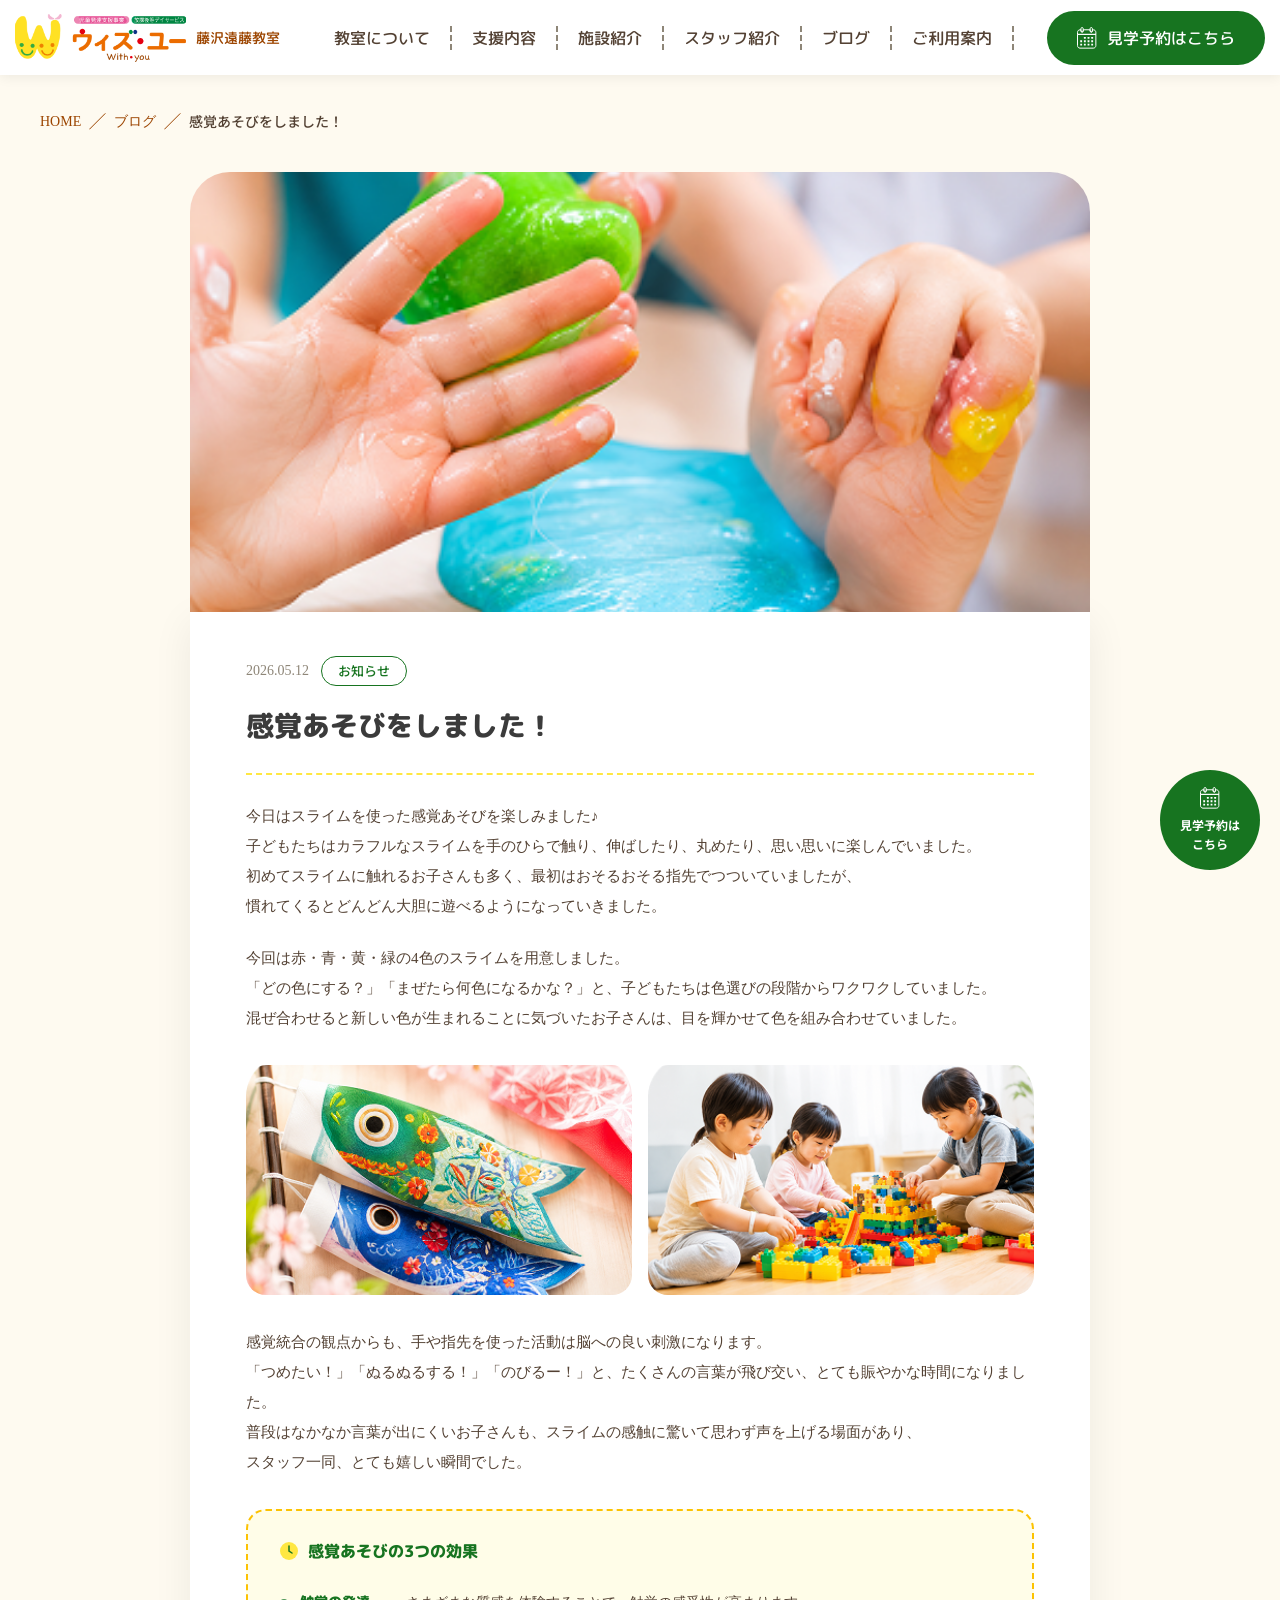
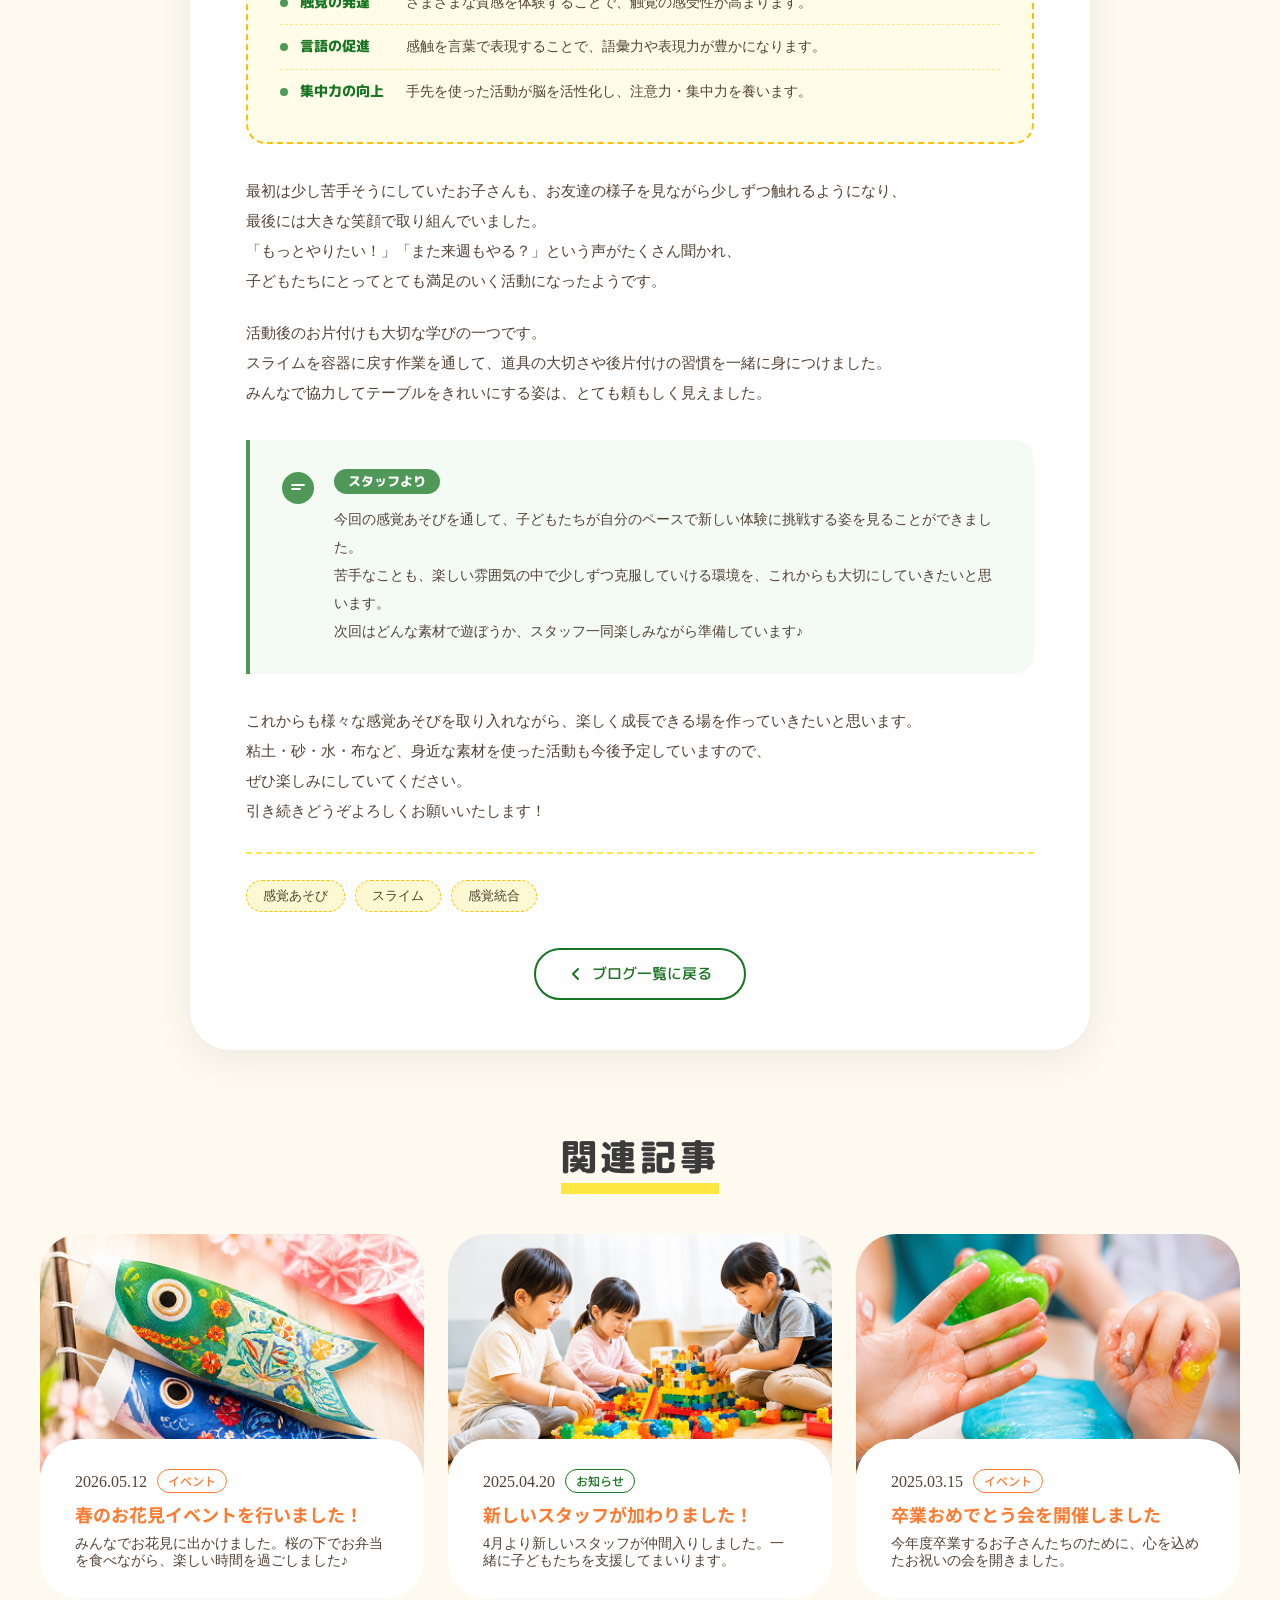
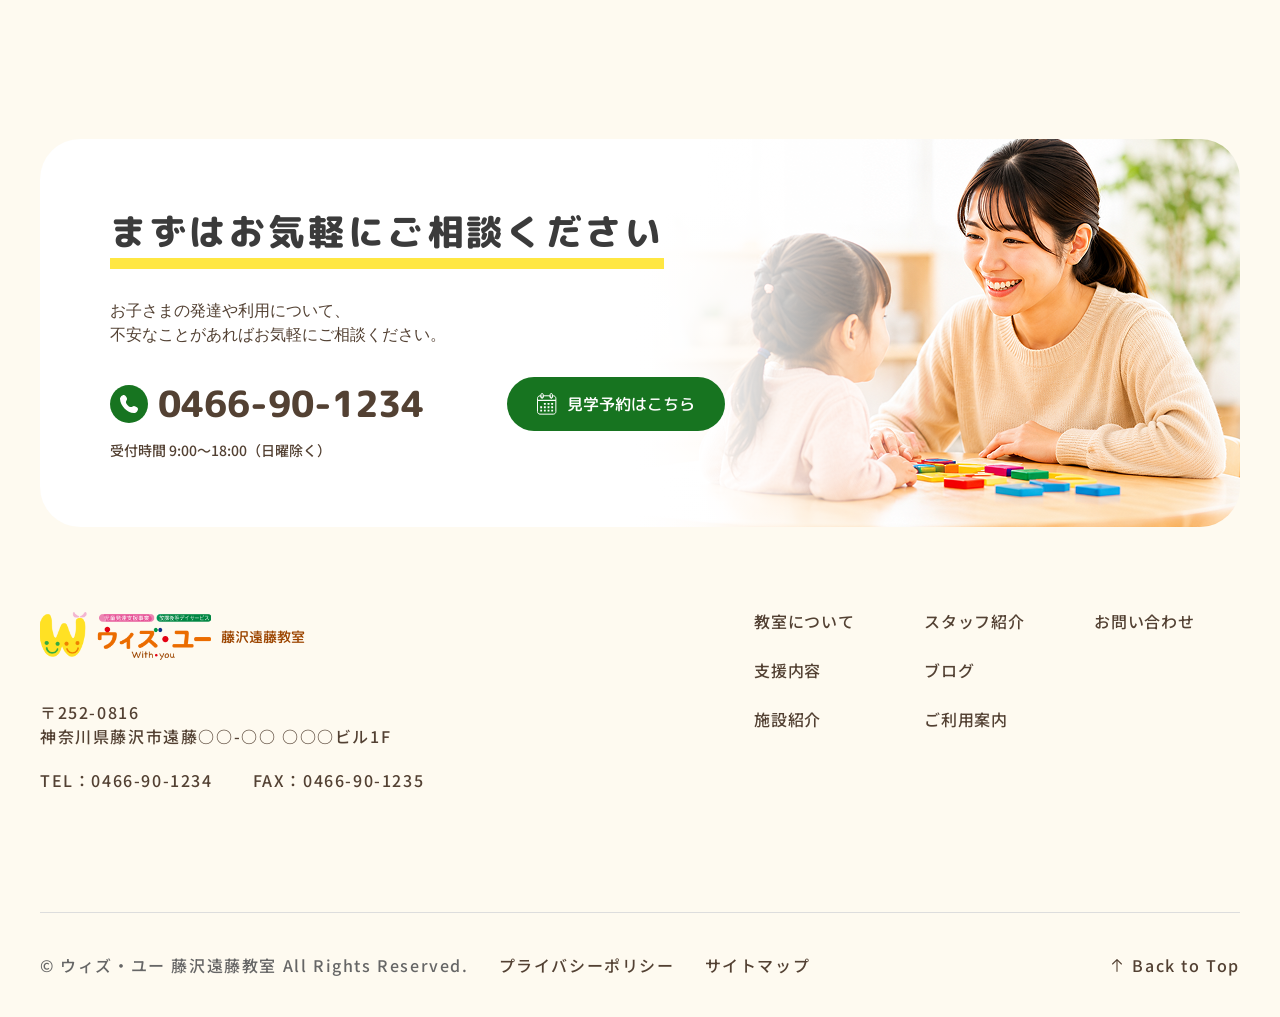
==== commit 150da67f: "blog detail" ====
--- a/blog-detail.html
+++ b/blog-detail.html
@@ -268,7 +268,11 @@
                             <!-- Highlight Box -->
                             <div class="bd-highlight">
                                 <div class="bd-highlight-title">
-                                    <svg width="18" height="18" viewBox="0 0 18 18" fill="none"><circle cx="9" cy="9" r="9" fill="#FFE742"/><path d="M9 4v5l3 2" stroke="#177420" stroke-width="1.5" stroke-linecap="round"/></svg>
+                                    <svg width="18" height="18" viewBox="0 0 18 18" fill="none">
+                                        <circle cx="9" cy="9" r="9" fill="#FFE742" />
+                                        <path d="M9 4v5l3 2" stroke="#177420" stroke-width="1.5"
+                                            stroke-linecap="round" />
+                                    </svg>
                                     感覚あそびの3つの効果
                                 </div>
                                 <ul class="bd-list">
@@ -290,13 +294,17 @@
                             <!-- Staff Comment Box -->
                             <div class="bd-comment-box">
                                 <div class="bd-comment-icon">
-                                    <svg width="32" height="32" viewBox="0 0 32 32" fill="none"><rect width="32" height="32" rx="16" fill="#4F9858"/><path d="M10 13h12M10 17h8" stroke="white" stroke-width="1.8" stroke-linecap="round"/></svg>
+                                    <svg width="32" height="32" viewBox="0 0 32 32" fill="none">
+                                        <rect width="32" height="32" rx="16" fill="#4F9858" />
+                                        <path d="M10 13h12M10 17h8" stroke="white" stroke-width="1.8"
+                                            stroke-linecap="round" />
+                                    </svg>
                                 </div>
                                 <div class="bd-comment-text">
                                     <span class="bd-comment-label">スタッフより</span>
                                     <p>今回の感覚あそびを通して、子どもたちが自分のペースで新しい体験に挑戦する姿を見ることができました。<br>
-                                    苦手なことも、楽しい雰囲気の中で少しずつ克服していける環境を、これからも大切にしていきたいと思います。<br>
-                                    次回はどんな素材で遊ぼうか、スタッフ一同楽しみながら準備しています♪</p>
+                                        苦手なことも、楽しい雰囲気の中で少しずつ克服していける環境を、これからも大切にしていきたいと思います。<br>
+                                        次回はどんな素材で遊ぼうか、スタッフ一同楽しみながら準備しています♪</p>
                                 </div>
                             </div>
 
--- a/assets/css/style.css
+++ b/assets/css/style.css
@@ -1 +1 @@
-@import"https://fonts.googleapis.com/css2?family=Poppins:ital,wght@0,100;0,200;0,300;0,400;0,500;0,600;0,700;0,800;0,900;1,100;1,200;1,300;1,400;1,500;1,600;1,700;1,800;1,900&display=swap";@import"https://fonts.googleapis.com/css2?family=Noto+Sans+JP:wght@100..900&display=swap";@import"https://fonts.googleapis.com/css2?family=M+PLUS+Rounded+1c&display=swap";@import"https://cdnjs.cloudflare.com/ajax/libs/font-awesome/6.5.1/css/all.min.css";@font-face{font-family:"Rounded Mplus 1c";src:url("../fonts/RoundedMplus1c-200.ttf");font-weight:200}@font-face{font-family:"Rounded Mplus 1c";src:url("../fonts/RoundedMplus1c-300.ttf");font-weight:300}@font-face{font-family:"Rounded Mplus 1c";src:url("../fonts/RoundedMplus1c-400.ttf");font-weight:400}@font-face{font-family:"Rounded Mplus 1c";src:url("../fonts/RoundedMplus1c-500.ttf");font-weight:500}@font-face{font-family:"Rounded Mplus 1c";src:url("../fonts/RoundedMplus1c-600.ttf");font-weight:600}@font-face{font-family:"Rounded Mplus 1c";src:url("../fonts/RoundedMplus1c-700.ttf");font-weight:700}@font-face{font-family:"Rounded Mplus 1c";src:url("../fonts/RoundedMplus1c-800.ttf");font-weight:800}@font-face{font-family:"Noto Sans JP";src:url("../fonts/Noto-Sans-JP.ttf")}h1,h2,h3,h4,h5,h6,p,a,span,b,small,strong,body,button,input,optgroup,select,textarea{font-family:"Rounded Mplus 1c"}body{overflow-x:hidden !important;background:#fefaf0;scroll-behavior:smooth}a,i,.form-control,select,option,input,div,.btn{text-decoration:none;transition:all .3s ease-in-out}textarea,input,.navbar-toggler,button{outline:2px solid rgba(0,0,0,0) !important;box-shadow:none !important}::-webkit-scrollbar{width:6px;height:6px}::-webkit-scrollbar-track{background:#fef9d2}::-webkit-scrollbar-thumb{background:#4f9858}.animated{animation:up-down 2s ease-in-out infinite alternate-reverse both}@keyframes up-down{0%{transform:translateY(10px)}100%{transform:translateY(-10px)}}.layout{width:100%;margin:0px auto;background:#fefaf0}.lg-container{width:100%;max-width:1410px;padding-left:15px;padding-right:15px;margin:0px auto}.md-container{width:100%;max-width:1230px;padding-left:15px;padding-right:15px;margin:0px auto}.btn-primary{display:flex !important;flex-direction:row !important;justify-content:center !important;align-items:center !important;padding:15px 30px !important;gap:10px !important;height:54px !important;background:#177420 !important;border-radius:100px !important;font-family:"Rounded Mplus 1c" !important;font-style:normal !important;font-weight:500 !important;font-size:16px !important;line-height:24px !important;color:#fff !important;border:none !important;transition:background .3s ease,transform .3s ease,box-shadow .3s ease !important}.btn-primary:hover{background:#ff7b32 !important;transform:translateY(-2px);box-shadow:0 10px 24px rgba(255,123,50,.4) !important}.header{width:100%;min-height:75px;display:flex;align-items:center;background:#fff;position:sticky;top:0;z-index:999;box-shadow:0 2px 12px rgba(0,0,0,.07)}.header .header-inner{width:100%;background:#fff;display:flex;align-items:center;justify-content:space-between}.header .header-inner .nav-brand{display:flex;align-items:center;gap:10px}.header .header-inner .nav-brand .logo{height:48px}.header .header-inner .nav-brand span{font-family:"Rounded Mplus 1c";font-style:normal;font-weight:500;font-size:14px;line-height:21px;color:#9c4500}.header .header-inner .nav-bar{display:flex;align-items:center}.header .header-inner .nav-bar a{display:flex;flex-direction:row;justify-content:center;align-items:center;padding:0px 20px;gap:10px;border-right:2px dashed #8e8678;font-family:"Rounded Mplus 1c";font-style:normal;font-weight:500;font-size:16px;line-height:24px;color:#534133}.header .header-inner .nav-bar a.active,.header .header-inner .nav-bar a:hover{color:#4f9858}.mobile-header{width:100%;height:70px;padding:5px 10px;display:flex;justify-content:space-between;align-items:center;background:#fff;position:sticky;top:0;z-index:999;box-shadow:0 2px 12px rgba(0,0,0,.07)}.mobile-header .nav-brand{display:flex;align-items:center;gap:10px}.mobile-header .nav-brand .logo{height:48px}.mobile-header .nav-brand span{font-family:"Rounded Mplus 1c";font-style:normal;font-weight:500;font-size:14px;line-height:21px;color:#9c4500}.hero-section{width:100%;height:auto;position:relative;margin-bottom:120px}.hero-section .hero-bottom-left{position:absolute;left:27px;bottom:-100px;width:360px;z-index:1}.hero-section .hero-bottom-right{position:absolute;right:36px;bottom:0px;width:264px;z-index:1}.hero-section .hero-bg{height:100%;width:100%;-o-object-fit:cover;object-fit:cover}.hero-section .hero-bg-sm{height:100%;width:100%;-o-object-fit:cover;object-fit:cover;-o-object-position:bottom;object-position:bottom}.hero-section .hero-content{width:100%;height:100%;position:absolute;top:0;left:0;right:0;bottom:0;padding:165px 0px}.hero-section .hero-content h2{font-family:"Rounded Mplus 1c Bold";font-style:normal;font-weight:700;font-size:40px;line-height:59px;color:#3b3b3b;width:-moz-fit-content;width:fit-content;background:#fff;margin-bottom:10px}.hero-section .hero-content h2 span{font-family:"Rounded Mplus 1c Bold";color:#ff7b32}.hero-section .hero-content p{margin-top:30px;font-family:"Noto Sans JP";font-style:normal;font-weight:400;font-size:16px;line-height:150%;color:#534133;margin-bottom:30px}.hero-section .hero-content .circles-row{display:flex;align-items:center;gap:12px}.hero-section .hero-content .circles-row .circle{display:flex;justify-content:center;align-items:center;padding:10px;gap:10px;width:110px;height:110px;border-radius:100px}.hero-section .hero-content .circles-row .circle h4{font-family:"Noto Sans JP";font-style:normal;font-weight:700;font-size:14px;line-height:17px;margin-bottom:0px;text-align:center;color:#fff}.hero-section .hero-content .circles-row .circle h4 span{font-family:"Noto Sans JP";font-size:16px}.hero-section .hero-content .circles-row .circle h4 small{font-family:"Noto Sans JP";font-size:12px}.center-heading{width:100%;display:flex;justify-content:center}.center-heading .heading{display:flex;flex-direction:column;justify-content:center;align-items:center;position:relative;z-index:1}.center-heading small{font-family:"Noto Sans JP";font-style:normal;font-weight:700;font-size:16px;line-height:19px;text-align:center;color:#534133;margin-bottom:10px}.center-heading h6{font-family:"Rounded Mplus 1c";font-style:normal;font-weight:700;font-size:20px;line-height:30px;display:flex;align-items:center;text-align:center;letter-spacing:.1em;color:#3b3b3b;margin-bottom:0px}.center-heading h3{font-family:"Rounded Mplus 1c";font-style:normal;font-weight:700;font-size:36px;line-height:53px;display:flex;align-items:flex-end;letter-spacing:.1em;color:#3b3b3b;border-bottom:11px solid #ffe742;margin-bottom:40px}.center-heading h3 span{font-family:"Rounded Mplus 1c";font-style:normal;font-weight:700;font-size:48px;display:flex;align-items:flex-end;letter-spacing:.1em;color:#ff7b32}.center-heading p{font-family:"Noto Sans JP";font-style:normal;font-weight:400;font-size:16px;line-height:150%;text-align:center;color:#534133;margin-bottom:40px}.strengths-section{width:100%;background:#fef9d2;border-radius:200px;padding:0px 0px 100px}.strengths-section .center-heading .heading{margin-top:-50px}.strengths-section .strengths-row{width:100%;gap:40px 60px;display:flex;flex-wrap:wrap}.strengths-section .strengths-row .strengths-card{display:flex;flex-direction:column;align-items:flex-start;padding:40px;gap:10px;width:calc(50% - 30px);min-height:316px;background:#fff;border:4px solid #fef9d2;border-radius:40px;position:relative}.strengths-section .strengths-row .strengths-card .top-right{position:absolute;top:-20px;right:-5px;z-index:1}.strengths-section .strengths-row .strengths-card .top-left{position:absolute;top:-20px;left:-5px;z-index:1}.strengths-section .strengths-row .strengths-card .arrow1{position:absolute;top:50%;right:-90px;z-index:1}.strengths-section .strengths-row .strengths-card .arrow2{position:absolute;bottom:-90px;left:-130px;z-index:1}.strengths-section .strengths-row .strengths-card .arrow3{position:absolute;top:30%;right:-90px;z-index:1}.strengths-section .strengths-row .strengths-card .heading{display:flex;align-items:center;gap:20px;width:100%}.strengths-section .strengths-row .strengths-card .heading .number{font-family:"Poppins";font-style:normal;font-weight:700;font-size:80px;line-height:150%;color:#000}.strengths-section .strengths-row .strengths-card .heading .text{font-family:"Noto Sans JP";font-style:normal;font-weight:700;font-size:32px;line-height:150%;color:#3b3b3b}.strengths-section .strengths-row .strengths-card .discription{width:100%;display:flex;gap:40px}.strengths-section .strengths-row .strengths-card .discription .text{width:calc(100% - 240px)}.strengths-section .strengths-row .strengths-card .discription .text p{font-family:"Noto Sans JP";font-style:normal;font-weight:400;font-size:16px;line-height:150%;color:#534133}.strengths-section .strengths-row .strengths-card .discription .text img{max-width:170px}.strengths-section .strengths-row .strengths-card .discription .img{width:200px;height:120px;border-radius:40px;overflow:hidden}.strengths-section .strengths-row .strengths-card .discription .img img{width:100%;height:100%;-o-object-fit:cover;object-fit:cover}.strengths-section .strengths-row .strengths-card .discription .img2{width:200px;border-radius:40px;overflow:hidden;margin-top:-100px}.strengths-section .strengths-row .strengths-card .discription .img2 img{width:100%;height:100%}.support-details-section{width:100%;background:#fff;padding:0px 0px 100px;border-radius:200px;position:relative}.support-details-section .support-v1{position:absolute;top:0;right:40px;z-index:1}.support-details-section .support-v2{position:absolute;bottom:30%;right:0;z-index:1}.support-details-section .support-v3{position:absolute;bottom:-68px;left:0;z-index:1}.support-details-section .center-heading .heading{margin-top:-40px}.support-details-section .support-details-row{width:100%;display:flex;justify-content:center;align-items:center;flex-wrap:wrap;gap:20px 40px}.support-details-section .support-details-row .support-card{display:flex;flex-direction:row;flex-direction:column;justify-content:center;align-items:center;padding:10px;gap:20px;width:270px;height:270px;background:#fef9d2;border-radius:1000px}.support-details-section .support-details-row .support-card p{font-family:"Noto Sans JP";font-style:normal;font-weight:700;font-size:18px;line-height:22px;text-align:center;color:#534133;margin-bottom:0px}.facility-section{width:100%;padding:135px 0px 155px}.facility-section .facility-row{width:100%;display:flex;gap:60px}.facility-section .facility-row .facility-col{width:calc(100% - 30px);min-height:300px}.facility-section .facility-row .facility-col .heading{width:100%}.facility-section .facility-row .facility-col .heading .title{width:100%;display:flex;justify-content:space-between;align-items:center}.facility-section .facility-row .facility-col .heading h3{font-family:"Rounded Mplus 1c";font-style:normal;font-weight:700;font-size:36px;line-height:53px;display:flex;align-items:flex-end;letter-spacing:.1em;color:#3b3b3b;border-bottom:11px solid #ffe742;margin-bottom:28px}.facility-section .facility-row .facility-col .heading p{font-family:"Noto Sans JP";font-style:normal;font-weight:400;font-size:16px;line-height:19px;color:#534133;margin-bottom:40px}.facility-section .facility-row .facility-col .banner{width:100%;height:auto}.facility-section .facility-row .facility-col .banner img{width:100%;height:100%}.staff-section{width:100%;min-height:600px;background:#fef9d2;border-radius:200px;padding:0px 0px 100px;position:relative;z-index:1}.staff-section .staff-v1{position:absolute;top:-120px;right:0px;z-index:2}.staff-section .staff-v2{position:absolute;top:-20px;left:0px;z-index:2}.staff-section .center-heading .heading{margin-top:-35px}.staff-section .staff-row-outer{overflow-x:auto !important}.staff-section .staff-row-outer::-webkit-scrollbar{width:0px;height:0px}.staff-section .staff-section-row{width:1200px}.staff-section .staff-card{display:flex;flex-direction:column;align-items:center;padding:30px 5px;width:100%;max-width:300px;margin:0px auto;height:calc(100% - 40px);margin-bottom:40px;background:#fff;border-radius:40px}.staff-section .staff-card .profile{width:150px;height:150px;border-radius:100px;overflow:hidden;-o-object-fit:cover;object-fit:cover;-o-object-position:center;object-position:center;margin-bottom:20px}.staff-section .staff-card h6{margin-bottom:10px;font-family:"Noto Sans JP";font-style:normal;font-weight:400;font-size:16px;line-height:19px;text-align:center;color:#534133}.staff-section .staff-card h4{margin-bottom:10px;font-family:"Noto Sans JP";font-style:normal;font-weight:500;font-size:18px;line-height:22px;text-align:center;color:#534133}.staff-section .staff-card p{margin-bottom:10px;font-family:"Noto Sans JP";font-style:normal;font-weight:400;font-size:14px;line-height:17px;text-align:center;color:#534133}.p-center{width:100%;display:flex;justify-content:center;align-items:center}.banner-section{width:100%;height:auto;height:800px;margin-top:-220px;margin-bottom:-220px}.banner-section img{width:100%;height:100%;-o-object-fit:cover;object-fit:cover}.blog-section{width:100%;min-height:600px;background:#fef9d2;border-radius:200px;padding:80px 0px 100px;position:relative;z-index:1}.blog-section .blog-row-outer{overflow-x:auto !important}.blog-section .blog-row-outer::-webkit-scrollbar{width:0px;height:0px}.blog-section .blog-row{width:1200px}a:has(.blog-card){display:block;color:inherit}a:has(.blog-card) .blog-card{transition:transform .3s ease,box-shadow .3s ease}a:has(.blog-card):hover .blog-card{transform:translateY(-6px);box-shadow:0 14px 36px rgba(0,0,0,.1)}.blog-card{border-radius:40px;max-width:500px;margin:0px auto;width:100%;display:flex;flex-direction:column;margin-bottom:40px;position:relative;z-index:1}.blog-card .blog-banner{width:100%;height:240px;overflow:hidden;border-radius:40px 40px 0px 0px}.blog-card .blog-banner img{width:100%;height:100%;-o-object-fit:cover;object-fit:cover}.blog-card .blog-content{display:flex;flex-direction:column;padding:30px 35px;width:100%;min-height:160px;margin-top:-35px;background:#fff;border-radius:40px}.blog-card .blog-content h6{display:flex;align-items:center;gap:10px;font-family:"Noto Sans JP";font-style:normal;font-weight:400;font-size:16px;line-height:19px;text-align:center;color:#534133;margin-bottom:10px}.blog-card .blog-content h6 span.success{display:flex;flex-direction:row;justify-content:center;align-items:center;padding:5px 10px;gap:10px;height:24px;width:-moz-fit-content;width:fit-content;border:1px solid #177420;border-radius:100px;font-family:"Noto Sans JP";font-style:normal;font-weight:500;font-size:12px;line-height:14px;text-align:center;color:#177420}.blog-card .blog-content h6 span.warning{display:flex;flex-direction:row;justify-content:center;align-items:center;padding:5px 10px;gap:10px;height:24px;width:-moz-fit-content;width:fit-content;border:1px solid #ff7b32;border-radius:100px;font-family:"Noto Sans JP";font-style:normal;font-weight:500;font-size:12px;line-height:14px;text-align:center;color:#ff7b32}.blog-card .blog-content h4{font-family:"Noto Sans JP";font-style:normal;font-weight:700;font-size:18px;line-height:22px;margin-bottom:10px;color:#ff7b32}.blog-card .blog-content p{font-family:"Noto Sans JP";font-style:normal;font-weight:400;font-size:14px;line-height:17px;color:#534133;margin-bottom:0px}.usage-flow-section{padding:100px 0px;position:relative}.usage-flow-section .flow-v1{position:absolute;top:-92px;left:0px;z-index:1}.usage-flow-section .flow-v2{position:absolute;top:-80px;right:0px;z-index:1}.usage-flow-section .flow-row-outer{padding-top:20px;overflow-x:auto !important}.usage-flow-section .flow-row-outer::-webkit-scrollbar{width:0px;height:0px}.usage-flow-section .flow-row{display:flex;align-items:center;justify-content:space-between;width:1200px}.usage-flow-section .flow-row .flow-pills{display:flex;flex-direction:column;align-items:center;justify-content:center;padding:60px 10px;gap:10px;isolation:isolate;width:167px;height:240px;background:#fefeff;border:4px solid #feefd0;border-radius:100px;position:relative}.usage-flow-section .flow-row .flow-pills .arrow-right{position:absolute;right:-40px;top:50%;transform:translateY(-50%)}.usage-flow-section .flow-row span{position:absolute;display:flex;flex-direction:column;justify-content:center;align-items:center;padding:0px;gap:10px;position:absolute;width:60px;height:60px;top:-19px;left:50%;transform:translateX(-50%);background:#ff7b32;border-radius:100px;font-family:"Rounded Mplus 1c";font-style:normal;font-weight:700;font-size:36px;line-height:53px;letter-spacing:.1em;color:#fff}.usage-flow-section .flow-row p{font-family:"Noto Sans JP";font-style:normal;font-weight:700;font-size:18px;line-height:22px;margin-bottom:0px;text-align:center;color:#534133}.footer-section .contact-card{background:linear-gradient(90deg, #FFFFFF 49.21%, rgba(255, 255, 255, 0) 74.83%),url(../images/contact-bg.png);border-radius:40px;width:100%;min-height:200px;padding:66px 70px;margin-bottom:85px;background-position:right}.footer-section .contact-card h4{width:-moz-fit-content;width:fit-content;font-family:"Rounded Mplus 1c";font-style:normal;font-weight:700;font-size:36px;line-height:53px;display:flex;align-items:flex-end;letter-spacing:.1em;color:#3b3b3b;border-bottom:11px solid #ffe742;margin-bottom:30px}.footer-section .contact-card p{font-family:"Noto Sans JP";font-style:normal;font-weight:400;font-size:16px;line-height:150%;color:#534133;margin-bottom:30px}.footer-section .contact-card .contact-number{display:flex;justify-content:space-between;max-width:615px;width:100%}.footer-section .contact-card .contact-number .number h5{font-family:"Rounded Mplus 1c";font-style:normal;font-weight:700;font-size:36px;line-height:53px;color:#534133;display:flex;align-items:center;gap:10px;margin-bottom:10px}.footer-section .contact-card .contact-number .number p{font-family:"Noto Sans JP";font-style:normal;font-weight:500;font-size:14px;line-height:150%;color:#534133;margin-bottom:0px}.footer-section .footer-content{width:100%;padding-bottom:100px;border-bottom:1px solid #ddd}.footer-section .footer-content .footer-disc .f-brand{display:flex;align-items:center;gap:10px;margin-bottom:40px}.footer-section .footer-content .footer-disc .f-brand .logo{height:48px}.footer-section .footer-content .footer-disc .f-brand span{font-family:"Rounded Mplus 1c";font-style:normal;font-weight:500;font-size:14px;line-height:21px;color:#9c4500}.footer-section .footer-content .footer-disc p{font-family:"Noto Sans JP";font-style:normal;font-weight:500;font-size:16px;line-height:150%;letter-spacing:.1em;color:#534133;margin-bottom:20px}.footer-section .footer-content .footer-disc .contect-row{display:flex;align-items:center;gap:40px}.footer-section .footer-content .f-nav{display:flex;flex-direction:column;gap:30px;margin-bottom:30px}.footer-section .footer-content .f-nav a{font-family:"Noto Sans JP";font-style:normal;font-weight:500;font-size:16px;line-height:19px;letter-spacing:.05em;color:#534133}.footer-section .bottom{display:flex;justify-content:space-between;align-items:center;padding:40px 0px}.footer-section .bottom .bottom-nav{display:flex;align-items:center;gap:30px}.footer-section .bottom .bottom-nav span{font-family:"Noto Sans JP";font-style:normal;font-weight:500;font-size:16px;line-height:150%;letter-spacing:.1em;color:#666}.footer-section .bottom .bottom-nav a{font-family:"Noto Sans JP";font-style:normal;font-weight:500;font-size:16px;line-height:150%;letter-spacing:.1em;color:#534133}.footer-section .bottom .back-to-top{display:flex;align-items:center;gap:10px}.footer-section .bottom .back-to-top span{font-family:"Noto Sans JP";font-style:normal;font-weight:500;font-size:16px;line-height:150%;letter-spacing:.1em;color:#534133}.other-hero-section{width:100%;display:flex;position:relative}.other-hero-section .contact-hero-v1{position:absolute;left:0;bottom:-110px;z-index:1}.other-hero-section .hero-content{width:calc(100% - 790px);padding:30px 30px 30px 100px;height:auto;position:relative}.other-hero-section .hero-content .classroom-hero-v1{position:absolute;right:-20px;bottom:-40px;z-index:1}.other-hero-section .hero-content .breadcrumb{display:flex;align-items:center;gap:10px;margin-bottom:60px}.other-hero-section .hero-content .breadcrumb span{font-family:"Noto Sans JP";font-style:normal;font-weight:400;font-size:16px;line-height:150%;color:#9c4500}.other-hero-section .hero-content h2{font-family:"Rounded Mplus 1c";font-style:normal;font-weight:700;font-size:40px;line-height:59px;color:#3b3b3b;background:#fff;min-height:59px;width:-moz-fit-content;width:fit-content;margin-bottom:10px;padding:5px 10px}.other-hero-section .hero-content h2 span{font-family:"Rounded Mplus 1c";color:#ff7b32}.other-hero-section .hero-content p{font-family:"Noto Sans JP";font-style:normal;font-weight:400;font-size:16px;margin-top:30px;line-height:150%;color:#000}.other-hero-section .hero-banner{height:425px;width:790px;position:relative;z-index:2}.other-hero-section .hero-banner img{width:100%;height:100%;-o-object-fit:cover;object-fit:cover}.contact-form-section{padding:80px 0px 120px}.contact-form-section .form-card{width:100%;max-width:800px;margin:0px auto}.contact-form-section .form-card .form-group{display:flex;margin-bottom:30px}.contact-form-section .form-card .form-group .title{width:160px;display:flex;padding:18px 0px;gap:5px;font-family:"Noto Sans JP";font-style:normal;font-weight:700;font-size:16px;line-height:150%;color:#000}.contact-form-section .form-card .form-group .title span{font-family:"Noto Sans JP";font-style:normal;font-weight:700;font-size:12px;line-height:150%;text-align:center;color:#ed792b}.contact-form-section .form-card .form-group .input{width:calc(100% - 160px);display:flex;align-items:center;gap:20px;flex-wrap:wrap}.contact-form-section .form-card .form-group .form-control{display:flex;flex-direction:row;align-items:center;padding:20px;gap:10px;min-height:64px;background:#fff;border:1px solid #ddd;border-radius:10px;padding:20px;color:#000;outline:none}.contact-form-section .form-card .form-group .form-control::-moz-placeholder{font-family:"Noto Sans JP";font-style:normal;font-weight:400;font-size:16px;line-height:150%;color:#999}.contact-form-section .form-card .form-group .form-control::placeholder{font-family:"Noto Sans JP";font-style:normal;font-weight:400;font-size:16px;line-height:150%;color:#999}.contact-form-section .form-card .form-group .checkbox-group{display:flex;flex-wrap:wrap;align-items:center;gap:20px}.contact-form-section .form-card .form-group .checkbox-group label{font-family:"Noto Sans JP";font-style:normal;font-weight:700;font-size:16px;line-height:150%;cursor:pointer;color:#000;display:flex;align-items:center;gap:10px}.contact-form-section .form-card .form-group .checkbox-group .check-box{width:30px;height:30px;background:#fff;border:1px solid #d9d9d9 !important;border-radius:5px;-webkit-appearance:none;-moz-appearance:none;appearance:none;cursor:pointer;flex-shrink:0;position:relative;display:flex;align-items:center;justify-content:center}.contact-form-section .form-card .form-group .checkbox-group .check-box:checked{background:#4f9858;border-color:#4f9858}.contact-form-section .form-card .form-group .checkbox-group .check-box:checked::after{content:"✓";color:#fff;font-size:20px;font-weight:bold;line-height:1}.contact-form-section .form-card .form-group select.form-control{width:100%;cursor:pointer;-webkit-appearance:none;-moz-appearance:none;appearance:none;background:url('data:image/svg+xml;utf8,<svg xmlns="http://www.w3.org/2000/svg" width="10" height="6" viewBox="0 0 10 6"><path fill="%23333" d="M1 1l4 4 4-4"/></svg>') no-repeat;background-position:right 15px center;padding-right:35px;background-color:#fff}.contact-form-section .form-card .form-group .privacy-label{display:flex;align-items:center;gap:10px}.contact-form-section .form-card .form-group .privacy-label a{font-family:"Noto Sans JP";font-style:normal;font-weight:500;font-size:16px;line-height:150%;-webkit-text-decoration-line:underline;text-decoration-line:underline;color:#000}.btn-submit{display:flex;flex-direction:row;justify-content:space-between;align-items:center;padding:15px 40px;gap:10px;width:400px;height:54px;background:#ff7b32;border-radius:100px;font-family:"Rounded Mplus 1c";font-style:normal;font-weight:500;font-size:16px;line-height:24px;text-align:center;color:#fff}.btn-submit:hover{background:#177420;color:#fff;transform:translateY(-2px);box-shadow:0 10px 24px rgba(23,116,32,.4)}.contact-info{width:100%;display:flex;justify-content:center;margin-bottom:120px;position:relative}.contact-info .contact-info-v1{position:absolute;bottom:-100px;right:50px}.contact-info .map{width:50%;height:auto;background:#f5f5f5}.contact-info .map img{width:100%;height:100%;-o-object-fit:cover;object-fit:cover}.contact-info .info{padding:0px 60px;display:flex;width:50%;height:auto}.contact-info .info h3{font-family:"Rounded Mplus 1c";font-style:normal;font-weight:700;font-size:36px;line-height:53px;display:flex;align-items:flex-end;width:-moz-fit-content;width:fit-content;letter-spacing:.1em;color:#3b3b3b;border-bottom:11px solid #ffe742;margin-bottom:40px}.contact-info .info .info-row{width:100%;padding:20px 0px}.contact-info .info .info-row span{font-family:"Noto Sans JP";font-style:normal;font-weight:400;font-size:16px;line-height:150%;color:#000}.classroom-concept-section{padding:60px 0px 80px}.classroom-concept-section .banner{width:100%}.classroom-concept-section .banner img{width:100%}.classroom-concept-section .content{padding:20px;width:100%;height:100%;display:flex;flex-direction:column;justify-content:center}.classroom-concept-section .content h3{font-family:"Rounded Mplus 1c";font-style:normal;font-weight:700;font-size:36px;line-height:53px;display:flex;align-items:flex-end;letter-spacing:.1em;color:#3b3b3b;width:-moz-fit-content;width:fit-content;border-bottom:11px solid #ffe742;margin-bottom:20px}.classroom-concept-section .content h5{font-family:"Noto Sans JP";font-style:normal;font-weight:700;font-size:32px;line-height:150%;color:#3b3b3b;margin-bottom:40px}.classroom-concept-section .content h6{font-family:"Noto Sans JP";font-style:normal;font-weight:700;font-size:24px;line-height:150%;color:#ff7b32;margin-bottom:20px}.classroom-concept-section .content p{font-family:"Noto Sans JP";font-style:normal;font-weight:400;font-size:16px;line-height:150%;color:#000}.management-philosophy-section{width:100%;min-height:300px;background:#fff2cf;border-radius:200px;padding:0px 0px 100px;position:relative;z-index:1}.management-philosophy-section .center-heading .heading{margin-top:-35px}.management-philosophy-section .management-philosophy-row{width:100%;display:flex;justify-content:center;gap:60px;align-items:center}.management-philosophy-section .management-philosophy-row .m-p-card{display:flex;flex-direction:column;justify-content:center;align-items:center;padding:20px;width:270px;height:270px;background:#fff;border-radius:1000px}.management-philosophy-section .management-philosophy-row .m-p-card svg{margin-bottom:20px}.management-philosophy-section .management-philosophy-row .m-p-card h6{margin-bottom:10px;font-family:"Noto Sans JP";font-style:normal;font-weight:700;font-size:24px;line-height:29px;text-align:center;color:#ff7b32}.management-philosophy-section .management-philosophy-row .m-p-card p{margin-bottom:0px;font-family:"Noto Sans JP";font-style:normal;font-weight:400;font-size:16px;line-height:150%;text-align:center;color:#000}.classroom-strengths-section{width:100%;min-height:400px;background:#fef9d2;border-radius:200px;padding:0px 0px 40px;position:relative;z-index:2}.classroom-strengths-section .sc-v1{position:absolute;right:0;top:30%;z-index:1}.classroom-strengths-section .sc-v2{position:absolute;left:0;top:50%;z-index:1}.classroom-strengths-section .center-heading .heading{margin-top:-35px}.classroom-strengths-section .strengths-cards-row{margin-bottom:40px;overflow-x:auto !important}.classroom-strengths-section .strengths-cards-row::-webkit-scrollbar{width:0px;height:0px}.classroom-strengths-section .strengths-cards-row .banner{width:100%}.classroom-strengths-section .strengths-cards-row .banner img{width:100%;height:100%;max-width:570px;max-height:475px}.classroom-strengths-section .strengths-cards-row .content{width:100%;height:100%;display:flex;flex-direction:column;justify-content:center;max-width:570px;margin:0px auto}.classroom-strengths-section .strengths-cards-row .content .heading{margin-bottom:20px}.classroom-strengths-section .strengths-cards-row .content h6{font-family:"Noto Sans JP";font-style:normal;font-weight:700;font-size:24px;line-height:150%;color:#ff7b32;margin-bottom:20px}.classroom-strengths-section .strengths-cards-row .content p{display:flex;align-items:center;margin-bottom:10px;gap:10px;font-family:"Noto Sans JP";font-style:normal;font-weight:400;font-size:18px;color:#000}.classroom-strengths-section .strengths-cards-row .content p span{font-family:"Noto Sans JP";font-style:normal;font-weight:400;font-size:18px;color:#000}.classroom-strengths-section .strengths-cards-row .strengths-card{display:flex;flex-direction:column;align-items:center;justify-content:center;padding:40px 30px;gap:20px;isolation:isolate;max-width:270px;height:calc(100% - 20px);margin-bottom:20px;background:#fff;border:4px solid #fef9d2;border-radius:40px}.classroom-strengths-section .strengths-cards-row .strengths-card h1{font-family:"Poppins";font-style:normal;font-weight:700;font-size:64px;line-height:50px;color:#000;margin-bottom:0px}.classroom-strengths-section .strengths-cards-row .strengths-card h5{font-family:"Noto Sans JP";font-style:normal;font-weight:700;font-size:24px;line-height:150%;text-align:center;color:#3b3b3b;max-width:210px;margin-bottom:0px}.classroom-strengths-section .strengths-cards-row .strengths-card p{font-family:"Noto Sans JP";font-style:normal;font-weight:400;font-size:16px;line-height:150%;text-align:center;color:#534133;margin-bottom:0px}.service-introduction-section{padding:0px 0px 100px;position:relative;z-index:2}.service-introduction-section .si-v1{position:absolute;top:-110px;left:0px;z-index:1}.service-introduction-section .si-v2{position:absolute;bottom:0px;right:0px;z-index:1}.service-introduction-section .center-heading .heading{margin-top:-30px}.service-introduction-section .service-introduction-card{width:100%;padding:40px;max-width:570px;height:450px;position:relative;z-index:2;margin:0px auto;background:#fff;border-radius:40px;height:calc(100% - 40px);margin-bottom:40px}.service-introduction-section .service-introduction-card h6{font-family:"Noto Sans JP";font-style:normal;font-weight:700;font-size:26px;line-height:150%;color:#ff7b32;margin-bottom:10px}.service-introduction-section .service-introduction-card .tag{display:flex;flex-direction:row;justify-content:center;align-items:center;padding:5px 20px;gap:10px;height:34px;background:#ff7b32;border-radius:100px;width:-moz-fit-content;width:fit-content;margin-bottom:20px;font-family:"Noto Sans JP";font-style:normal;font-weight:700;font-size:16px;line-height:150%;color:#fff}.service-introduction-section .service-introduction-card .banner{width:100%;height:267px;border-radius:40px;overflow:hidden}.service-introduction-section .service-introduction-card .banner img{width:100%;height:100%;-o-object-fit:cover;object-fit:cover}.service-introduction-section .service-introduction-card .content p{font-family:"Noto Sans JP";font-style:normal;font-weight:400;font-size:16px;line-height:150%;color:#534133;margin-bottom:20px}.service-introduction-section .service-introduction-card .content .points{display:flex;align-items:center;margin-bottom:10px;gap:10px;font-family:"Noto Sans JP";font-style:normal;font-weight:400;font-size:18px;color:#000}.service-introduction-section .service-introduction-card .content .points span{font-family:"Noto Sans JP";font-style:normal;font-weight:400;font-size:18px;color:#000;width:calc(100% - 30px)}.flow-of-the-day-section{padding:0px 0px 80px;position:relative}.flow-of-the-day-section .fd-v1{position:absolute;top:-40px;right:230px;z-index:1}.flow-of-the-day-section .flow-heading{margin-bottom:10px}.flow-of-the-day-section .center-heading .heading{margin-top:-40px}.flow-of-the-day-section .flow-section{position:relative;display:flex;flex-direction:column;gap:40px}.flow-of-the-day-section .flow-section .line{position:absolute;height:100%;width:4px;background:#ffe742;margin-left:98px}.flow-of-the-day-section .flow-section .flow-card{width:100%;display:flex;align-items:center;position:relative}.flow-of-the-day-section .flow-section .flow-card .time{width:110px;font-family:"Noto Sans JP";font-style:normal;font-weight:700;font-size:26px;line-height:150%;color:#3b3b3b;display:flex;align-items:center;justify-content:space-between}.flow-of-the-day-section .flow-section .flow-card .time .dot{width:20px;height:20px;background:#ffe742;border-radius:100px}.flow-of-the-day-section .flow-section .flow-card .detail{display:flex;align-items:center;justify-content:space-between;padding-left:50px;width:calc(100% - 110px)}.flow-of-the-day-section .flow-section .flow-card .detail h6{font-family:"Noto Sans JP";font-style:normal;font-weight:700;font-size:26px;line-height:150%;color:#3b3b3b;margin-bottom:0px}.flow-of-the-day-section .flow-section .flow-card .detail .banner{width:185px;height:185px;border-radius:40px;-o-object-fit:cover;object-fit:cover}.main-blog-section{padding:60px 0px 140px;position:relative}.main-blog-section .blog-main-v1{position:absolute;bottom:-50px;right:0px}.main-blog-section .tab-pills{display:flex;justify-content:center;align-items:center;gap:20px;margin-bottom:40px}.main-blog-section .tab-pills .pill{display:flex;flex-direction:row;justify-content:center;align-items:center;padding:15px 20px;gap:10px;width:-moz-fit-content;width:fit-content;height:54px;background:#fdf9dd;border-radius:100px;font-family:"Noto Sans JP";font-style:normal;font-weight:700;font-size:16px;line-height:150%;color:#177420}.main-blog-section .tab-pills .pill svg path{stroke:#177420 !important}.main-blog-section .tab-pills .pill:hover,.main-blog-section .tab-pills .pill.active{color:#fff;background:#fc9557;box-shadow:0 8px 20px rgba(252,149,87,.45)}.main-blog-section .tab-pills .pill:hover svg path,.main-blog-section .tab-pills .pill.active svg path{stroke:#fff !important}.pagination{gap:14px}.pagination .page-link{display:flex;flex-direction:row;justify-content:center;align-items:center;padding:5px;gap:10px;width:50px;height:50px;background:#fff;border:none !important;border-radius:100px !important;font-family:"Noto Sans JP";font-style:normal;font-weight:400;font-size:14px;line-height:17px;color:#534133}.pagination .page-link.active,.pagination .page-link:hover{background:#ff7b32;color:#fff;box-shadow:0 8px 20px rgba(255,123,50,.4)}.pagination .page-link.active svg path,.pagination .page-link:hover svg path{stroke:#fff}.articles-section{width:100%;min-height:400px;background:#fef9d2;border-radius:200px;padding:0px 0px 40px;position:relative;margin-bottom:100px}.articles-section .center-heading .heading{margin-top:-35px}.articles-slider{position:relative}.articles-slider .vw-100{width:100vw}.articles-slider .slider-nav{display:flex;justify-content:space-between;width:100%;align-items:center;top:35%;z-index:999;position:absolute}.articles-slider .slider-nav .custom-prev,.articles-slider .slider-nav .custom-next{padding:5px;gap:10px;isolation:isolate;width:50px;height:50px;border:none;background:#fff;border-radius:100px;transition:box-shadow .3s ease,transform .3s ease}.articles-slider .slider-nav .custom-prev:hover,.articles-slider .slider-nav .custom-next:hover{box-shadow:0 8px 20px rgba(23,116,32,.3);transform:translateY(-2px)}.atmosphere-section{width:100%;min-height:400px;background:#fff;border-radius:200px;padding:80px 0px;margin-top:60px}.atmosphere-section .content{width:100%;height:100%;display:flex;flex-direction:column;justify-content:center}.atmosphere-section .content h3{font-family:"Rounded Mplus 1c";font-style:normal;font-weight:700;font-size:36px;line-height:53px;display:flex;align-items:flex-end;letter-spacing:.1em;color:#3b3b3b;border-bottom:11px solid #ffe742;margin-bottom:20px;width:-moz-fit-content;width:fit-content}.atmosphere-section .content h4{font-family:"Noto Sans JP";font-style:normal;font-weight:700;font-size:32px;line-height:150%;color:#3b3b3b;margin-bottom:40px}.atmosphere-section .content p{font-family:"Noto Sans JP";font-style:normal;font-weight:400;font-size:16px;line-height:150%;color:#000}.atmosphere-section .atmosphere-card{width:100%;height:200px;border-radius:40px;max-width:240px;margin:0px auto;position:relative;margin-bottom:20px;cursor:pointer;border-radius:20px;overflow:hidden}.atmosphere-section .atmosphere-card .pill{position:absolute;bottom:20px;left:20px;z-index:1;display:flex;flex-direction:row;justify-content:center;align-items:center;padding:10px 20px;transition:all .3s ease-in-out;gap:10px;width:-moz-fit-content;width:fit-content;height:44px;background:#fff;border-radius:100px;font-family:"Noto Sans JP";font-style:normal;font-weight:400;font-size:16px;line-height:150%;color:#000}.atmosphere-section .atmosphere-card:hover .pill{background:#4f9858;color:#fff}.atmosphere-section .atmosphere-card img{width:100%;height:100%;-o-object-fit:cover;object-fit:cover}.equipment-introduction-section{padding:100px 0px}.equipment-introduction-section .equipment-row-outer{overflow-x:auto !important}.equipment-introduction-section .equipment-row-outer .equipment-row{min-width:1100px}.equipment-introduction-section .equipment-row-outer::-webkit-scrollbar{width:0px;height:0px}.equipment-introduction-section .equipment-card{display:flex;flex-direction:column;align-items:center;justify-content:center;padding:40px 30px;gap:10px;margin:0px auto;width:100%;max-width:270px;height:calc(100% - 20px);margin-bottom:20px;background:#fff;border:4px solid #fef9d2;border-radius:40px}.equipment-introduction-section .equipment-card:hover{box-shadow:#fef9d2 0px 8px 24px}.equipment-introduction-section .equipment-card .img{height:200px;width:210px;-o-object-fit:cover;object-fit:cover}.equipment-introduction-section .equipment-card h4{font-family:"Noto Sans JP";font-style:normal;font-weight:700;font-size:24px;line-height:150%;text-align:center;margin-bottom:0px}.equipment-introduction-section .equipment-card p{font-family:"Noto Sans JP";font-style:normal;font-weight:400;font-size:16px;line-height:150%;text-align:center;color:#534133;margin-bottom:0px}.safety-initiatives{padding:0px 0px 100px;position:relative}.safety-initiatives .safety-row-outer{overflow-x:auto !important}.safety-initiatives .safety-row-outer::-webkit-scrollbar{width:0px;height:0px}.safety-initiatives .safety-v1{position:absolute;right:0px;top:0;z-index:0}.safety-initiatives .safety-v2{position:absolute;left:0px;bottom:0;z-index:0}.safety-initiatives .safety-card{position:relative;z-index:1;display:flex;flex-direction:column;align-items:center;justify-content:center;padding:40px 30px;gap:10px;margin:0px auto;width:100%;max-width:270px;height:calc(100% - 20px);margin-bottom:20px;background:#fff;border:4px solid #fef9d2;border-radius:40px}.safety-initiatives .safety-card:hover{box-shadow:#fef9d2 0px 8px 24px}.safety-initiatives .safety-card .img{height:100px;width:100px;border-radius:100px;-o-object-fit:cover;object-fit:cover;margin-bottom:5px}.safety-initiatives .safety-card h4{font-family:"Poppins";font-style:normal;font-weight:700;font-size:64px;line-height:54px;margin-bottom:0px}.safety-initiatives .safety-card p{font-family:"Noto Sans JP";font-style:normal;font-weight:700;font-size:24px;text-align:center;color:#3b3b3b;margin-bottom:0px}.transportation-section{padding:0px 0px 80px;position:relative}.transportation-section .transportation-v1{position:absolute;bottom:0px;right:0px;z-index:0}.transportation-section .banner{width:100%}.transportation-section .banner img{width:100%}.transportation-section .content{padding:20px;width:100%;height:100%;display:flex;flex-direction:column;justify-content:center}.transportation-section .content h3{font-family:"Rounded Mplus 1c";font-style:normal;width:-moz-fit-content;width:fit-content;font-weight:700;font-size:36px;line-height:53px;display:flex;align-items:flex-end;letter-spacing:.1em;color:#3b3b3b;border-bottom:11px solid #ffe742;margin-bottom:20px}.transportation-section .content h5{font-family:"Noto Sans JP";font-style:normal;font-weight:700;font-size:32px;line-height:150%;color:#3b3b3b;margin-bottom:40px}.transportation-section .content h6{font-family:"Noto Sans JP";font-style:normal;font-weight:700;font-size:24px;line-height:150%;color:#ff7b32;margin-bottom:20px}.transportation-section .content p{display:flex;align-items:center;margin-bottom:10px;gap:10px;font-family:"Noto Sans JP";font-style:normal;font-weight:400;font-size:18px;color:#000}.transportation-section .content p span{font-family:"Noto Sans JP";font-style:normal;font-weight:400;font-size:18px;color:#000}.job-categories-section{background:#fff;border-radius:200px;padding:0px 0px 100px;margin-bottom:100px;position:relative;z-index:2}.job-categories-section .center-heading .heading{margin-top:-50px}.job-categories-section .job-categories-row{width:100%;display:flex;flex-wrap:wrap;justify-content:center;align-items:center;gap:20px}.job-categories-section .job-categories-row .cat-pills{display:flex;flex-direction:row;justify-content:center;align-items:center;padding:20px 40px;gap:10px;width:-moz-fit-content;width:fit-content;height:64px;background:#fff;border-radius:20px;font-family:"Noto Sans JP";font-style:normal;font-weight:500;font-size:20px;line-height:24px;text-align:center;color:#534133}.bottom-sm{padding:40px 0px;border-top:1px solid #ddd}.bottom-sm .nav{display:flex;flex-direction:column;gap:20px;margin-bottom:30px}.bottom-sm .nav a{font-family:"Noto Sans JP";font-style:normal;font-weight:500;font-size:16px;line-height:150%;letter-spacing:.1em;color:#534133;display:flex;align-items:center;gap:10px}.bottom-sm p{width:100%;display:flex;align-items:center;justify-content:center;text-align:center;font-family:"Noto Sans JP";font-style:normal;font-weight:500;font-size:16px;line-height:150%;text-align:center;letter-spacing:.05em;color:#666;margin-bottom:0px}.order-1{order:1 !important}.order-2{order:2 !important}.mobile-offcanvas{width:300px !important;background:#fefaf0;border-left:3px solid #ffe742}.mobile-offcanvas .offcanvas-header{padding:16px 20px;border-bottom:2px dashed #ffe742;display:flex;align-items:center;justify-content:space-between}.mobile-offcanvas .offcanvas-header .nav-brand{display:flex;align-items:center;gap:10px}.mobile-offcanvas .offcanvas-header .nav-brand .logo{height:44px}.mobile-offcanvas .offcanvas-header .nav-brand span{font-family:"Rounded Mplus 1c";font-weight:500;font-size:13px;line-height:1.4;color:#9c4500}.mobile-offcanvas .offcanvas-header .offcanvas-close-btn{background:none;border:none;padding:0;cursor:pointer;flex-shrink:0}.mobile-offcanvas .offcanvas-body{padding:20px;display:flex;flex-direction:column;gap:30px}.mobile-offcanvas .offcanvas-body .mobile-nav-links{display:flex;flex-direction:column}.mobile-offcanvas .offcanvas-body .mobile-nav-links a{font-family:"Rounded Mplus 1c";font-weight:500;font-size:16px;color:#534133;padding:16px 10px;border-bottom:2px dashed #ffe742;display:flex;align-items:center;gap:8px}.mobile-offcanvas .offcanvas-body .mobile-nav-links a::before{content:"";display:inline-block;width:8px;height:8px;background:#fcc202;border-radius:50%;flex-shrink:0}.mobile-offcanvas .offcanvas-body .mobile-nav-links a:hover,.mobile-offcanvas .offcanvas-body .mobile-nav-links a.active{color:#4f9858;padding-left:16px}.mobile-offcanvas .offcanvas-body .mobile-nav-action .btn-primary{height:54px !important;font-size:15px !important;justify-content:center !important}.bd-breadcrumb-section{padding:36px 0 0}.bd-breadcrumb{display:flex;align-items:center;gap:8px;flex-wrap:wrap}.bd-breadcrumb a{font-family:"Noto Sans JP";font-size:14px;color:#9c4500}.bd-breadcrumb a:hover{color:#4f9858}.bd-breadcrumb span{font-family:"Noto Sans JP";font-size:14px;color:#534133;font-weight:500}.bd-section{padding:40px 0 100px}.bd-section .bd-wrap{max-width:820px;margin:0 auto 80px}.bd-section .bd-hero-img{width:100%;height:440px;border-radius:40px 40px 0 0;overflow:hidden}.bd-section .bd-hero-img img{width:100%;height:100%;-o-object-fit:cover;object-fit:cover}.bd-section .bd-card{background:#fff;border-radius:0 0 40px 40px;padding:44px 56px 50px;box-shadow:0 10px 40px rgba(0,0,0,.07)}.bd-section .bd-meta{display:flex;align-items:center;gap:12px;margin-bottom:18px}.bd-section .bd-date{font-family:"Noto Sans JP";font-size:14px;color:#8e8678}.bd-section .bd-tag{display:inline-flex;align-items:center;padding:4px 16px;border-radius:100px;font-family:"Noto Sans JP";font-size:13px;font-weight:500}.bd-section .bd-tag.success{border:1.5px solid #177420;color:#177420}.bd-section .bd-tag.warning{border:1.5px solid #ff7b32;color:#ff7b32}.bd-section .bd-title{font-family:"Rounded Mplus 1c";font-weight:700;font-size:28px;line-height:1.55;color:#3b3b3b;margin-bottom:0}.bd-section .bd-divider{width:100%;border-bottom:2px dashed #ffe742;margin:26px 0}.bd-section .bd-body p{font-family:"Noto Sans JP";font-size:15px;line-height:2;color:#534133;margin-bottom:22px}.bd-section .bd-body p:last-child{margin-bottom:0}.bd-section .bd-img-row{display:flex;gap:16px;margin:32px 0}.bd-section .bd-img-row .bd-img-item{flex:1;height:230px;border-radius:20px;overflow:hidden}.bd-section .bd-img-row .bd-img-item img{width:100%;height:100%;-o-object-fit:cover;object-fit:cover;transition:transform .4s ease}.bd-section .bd-img-row .bd-img-item img:hover{transform:scale(1.05)}.bd-section .bd-highlight{background:#fffde8;border:2px dashed #fcc202;border-radius:20px;padding:28px 32px;margin:32px 0}.bd-section .bd-highlight .bd-highlight-title{display:flex;align-items:center;gap:10px;font-family:"Rounded Mplus 1c";font-size:16px;font-weight:700;color:#177420;margin-bottom:18px}.bd-section .bd-highlight .bd-list{padding-left:0;list-style:none;margin:0}.bd-section .bd-highlight .bd-list li{font-family:"Noto Sans JP";font-size:14px;line-height:1.9;color:#534133;padding:8px 0 8px 20px;position:relative;border-bottom:1px dashed rgba(252,194,2,.4)}.bd-section .bd-highlight .bd-list li::before{content:"";position:absolute;left:0;top:50%;transform:translateY(-50%);width:8px;height:8px;background:#4f9858;border-radius:50%}.bd-section .bd-highlight .bd-list li:last-child{border-bottom:none}.bd-section .bd-highlight .bd-list li strong{color:#177420;margin-right:8px}.bd-section .bd-comment-box{display:flex;gap:20px;align-items:flex-start;background:#f4fbf4;border-left:4px solid #4f9858;border-radius:0 20px 20px 0;padding:28px 32px;margin:32px 0}.bd-section .bd-comment-box .bd-comment-icon{flex-shrink:0;margin-top:4px}.bd-section .bd-comment-box .bd-comment-text .bd-comment-label{display:inline-block;font-family:"Rounded Mplus 1c";font-size:13px;font-weight:700;color:#fff;background:#4f9858;border-radius:100px;padding:3px 14px;margin-bottom:12px}.bd-section .bd-comment-box .bd-comment-text p{font-family:"Noto Sans JP";font-size:14px;line-height:2;color:#534133;margin:0}.bd-section .bd-tags{display:flex;flex-wrap:wrap;gap:10px;margin-bottom:36px}.bd-section .bd-tags .bd-tag-item{font-family:"Noto Sans JP";font-size:13px;color:#534133;background:#fef9d2;border:1.5px dashed #fcc202;border-radius:100px;padding:5px 16px}.bd-section .bd-back{display:flex;justify-content:center}.bd-section .bd-back .bd-back-btn{display:inline-flex;align-items:center;gap:8px;font-family:"Rounded Mplus 1c";font-size:15px;font-weight:500;color:#177420;border:2px solid #177420;border-radius:100px;padding:13px 32px;transition:background .3s ease,color .3s ease,box-shadow .3s ease}.bd-section .bd-back .bd-back-btn:hover{background:#177420;color:#fff;box-shadow:0 8px 20px rgba(23,116,32,.3)}.bd-section .bd-related .blog-card{transition:transform .3s ease,box-shadow .3s ease;cursor:pointer}.bd-section .bd-related .blog-card:hover{transform:translateY(-6px);box-shadow:0 14px 36px rgba(0,0,0,.1)}@media(max-width: 768px){.bd-section .bd-hero-img{height:230px;border-radius:24px 24px 0 0}.bd-section .bd-card{padding:24px 20px 32px}.bd-section .bd-title{font-size:20px}.bd-section .bd-img-row{flex-direction:column}.bd-section .bd-img-row .bd-img-item{height:180px}}@keyframes heartbeat{0%{transform:scale(1)}15%{transform:scale(1.1)}30%{transform:scale(1)}45%{transform:scale(1.08)}60%{transform:scale(1)}100%{transform:scale(1)}}.reservation-btn{display:flex;flex-direction:column;justify-content:center;align-items:center;padding:15px 20px;gap:6px;position:fixed;width:100px;height:100px;bottom:30px;right:20px;z-index:99;background:#177420;border-radius:100px;animation:heartbeat 2s ease-in-out infinite}.reservation-btn:hover{animation-play-state:paused;transform:scale(1.12);box-shadow:0 10px 28px rgba(23,116,32,.45)}.reservation-btn span{font-family:"Noto Sans JP";font-style:normal;font-weight:700;font-size:12px;line-height:19px;text-align:center;color:#fff}+@import"https://fonts.googleapis.com/css2?family=Poppins:ital,wght@0,100;0,200;0,300;0,400;0,500;0,600;0,700;0,800;0,900;1,100;1,200;1,300;1,400;1,500;1,600;1,700;1,800;1,900&display=swap";@import"https://fonts.googleapis.com/css2?family=Noto+Sans+JP:wght@100..900&display=swap";@import"https://fonts.googleapis.com/css2?family=M+PLUS+Rounded+1c&display=swap";@import"https://cdnjs.cloudflare.com/ajax/libs/font-awesome/6.5.1/css/all.min.css";@font-face{font-family:"Rounded Mplus 1c";src:url("../fonts/RoundedMplus1c-200.ttf");font-weight:200}@font-face{font-family:"Rounded Mplus 1c";src:url("../fonts/RoundedMplus1c-300.ttf");font-weight:300}@font-face{font-family:"Rounded Mplus 1c";src:url("../fonts/RoundedMplus1c-400.ttf");font-weight:400}@font-face{font-family:"Rounded Mplus 1c";src:url("../fonts/RoundedMplus1c-500.ttf");font-weight:500}@font-face{font-family:"Rounded Mplus 1c";src:url("../fonts/RoundedMplus1c-600.ttf");font-weight:600}@font-face{font-family:"Rounded Mplus 1c";src:url("../fonts/RoundedMplus1c-700.ttf");font-weight:700}@font-face{font-family:"Rounded Mplus 1c";src:url("../fonts/RoundedMplus1c-800.ttf");font-weight:800}@font-face{font-family:"Noto Sans JP";src:url("../fonts/Noto-Sans-JP.ttf")}h1,h2,h3,h4,h5,h6,p,a,span,b,small,strong,body,button,input,optgroup,select,textarea{font-family:"Rounded Mplus 1c"}body{overflow-x:hidden !important;background:#fefaf0;scroll-behavior:smooth}a,i,.form-control,select,option,input,div,.btn{text-decoration:none;transition:all .3s ease-in-out}textarea,input,.navbar-toggler,button{outline:2px solid rgba(0,0,0,0) !important;box-shadow:none !important}::-webkit-scrollbar{width:6px;height:6px}::-webkit-scrollbar-track{background:#fef9d2}::-webkit-scrollbar-thumb{background:#4f9858}.animated{animation:up-down 2s ease-in-out infinite alternate-reverse both}@keyframes up-down{0%{transform:translateY(10px)}100%{transform:translateY(-10px)}}.layout{width:100%;margin:0px auto;background:#fefaf0}.lg-container{width:100%;max-width:1410px;padding-left:15px;padding-right:15px;margin:0px auto}.md-container{width:100%;max-width:1230px;padding-left:15px;padding-right:15px;margin:0px auto}.btn-primary{display:flex !important;flex-direction:row !important;justify-content:center !important;align-items:center !important;padding:15px 30px !important;gap:10px !important;height:54px !important;background:#177420 !important;border-radius:100px !important;font-family:"Rounded Mplus 1c" !important;font-style:normal !important;font-weight:500 !important;font-size:16px !important;line-height:24px !important;color:#fff !important;border:none !important;transition:background .3s ease,transform .3s ease,box-shadow .3s ease !important}.btn-primary:hover{background:#ff7b32 !important;transform:translateY(-2px);box-shadow:0 10px 24px rgba(255,123,50,.4) !important}.header{width:100%;min-height:75px;display:flex;align-items:center;background:#fff;position:sticky;top:0;z-index:999;box-shadow:0 2px 12px rgba(0,0,0,.07)}.header .header-inner{width:100%;background:#fff;display:flex;align-items:center;justify-content:space-between}.header .header-inner .nav-brand{display:flex;align-items:center;gap:10px}.header .header-inner .nav-brand .logo{height:48px}.header .header-inner .nav-brand span{font-family:"Rounded Mplus 1c";font-style:normal;font-weight:500;font-size:14px;line-height:21px;color:#9c4500}.header .header-inner .nav-bar{display:flex;align-items:center}.header .header-inner .nav-bar a{display:flex;flex-direction:row;justify-content:center;align-items:center;padding:0px 20px;gap:10px;border-right:2px dashed #8e8678;font-family:"Rounded Mplus 1c";font-style:normal;font-weight:500;font-size:16px;line-height:24px;color:#534133}.header .header-inner .nav-bar a.active,.header .header-inner .nav-bar a:hover{color:#4f9858}.mobile-header{width:100%;height:70px;padding:5px 10px;display:flex;justify-content:space-between;align-items:center;background:#fff;position:sticky;top:0;z-index:999;box-shadow:0 2px 12px rgba(0,0,0,.07)}.mobile-header .nav-brand{display:flex;align-items:center;gap:10px}.mobile-header .nav-brand .logo{height:48px}.mobile-header .nav-brand span{font-family:"Rounded Mplus 1c";font-style:normal;font-weight:500;font-size:14px;line-height:21px;color:#9c4500}.hero-section{width:100%;height:auto;position:relative;margin-bottom:120px}.hero-section .hero-bottom-left{position:absolute;left:27px;bottom:-100px;width:360px;z-index:1}.hero-section .hero-bottom-right{position:absolute;right:36px;bottom:0px;width:264px;z-index:1}.hero-section .hero-bg{height:100%;width:100%;-o-object-fit:cover;object-fit:cover}.hero-section .hero-bg-sm{height:100%;width:100%;-o-object-fit:cover;object-fit:cover;-o-object-position:bottom;object-position:bottom}.hero-section .hero-content{width:100%;height:100%;position:absolute;top:0;left:0;right:0;bottom:0;padding:165px 0px}.hero-section .hero-content h2{font-family:"Rounded Mplus 1c Bold";font-style:normal;font-weight:700;font-size:40px;line-height:59px;color:#3b3b3b;width:-moz-fit-content;width:fit-content;background:#fff;margin-bottom:10px}.hero-section .hero-content h2 span{font-family:"Rounded Mplus 1c Bold";color:#ff7b32}.hero-section .hero-content p{margin-top:30px;font-family:"Noto Sans JP";font-style:normal;font-weight:400;font-size:16px;line-height:150%;color:#534133;margin-bottom:30px}.hero-section .hero-content .circles-row{display:flex;align-items:center;gap:12px}.hero-section .hero-content .circles-row .circle{display:flex;justify-content:center;align-items:center;padding:10px;gap:10px;width:110px;height:110px;border-radius:100px}.hero-section .hero-content .circles-row .circle h4{font-family:"Noto Sans JP";font-style:normal;font-weight:700;font-size:14px;line-height:17px;margin-bottom:0px;text-align:center;color:#fff}.hero-section .hero-content .circles-row .circle h4 span{font-family:"Noto Sans JP";font-size:16px}.hero-section .hero-content .circles-row .circle h4 small{font-family:"Noto Sans JP";font-size:12px}.center-heading{width:100%;display:flex;justify-content:center}.center-heading .heading{display:flex;flex-direction:column;justify-content:center;align-items:center;position:relative;z-index:1}.center-heading small{font-family:"Noto Sans JP";font-style:normal;font-weight:700;font-size:16px;line-height:19px;text-align:center;color:#534133;margin-bottom:10px}.center-heading h6{font-family:"Rounded Mplus 1c";font-style:normal;font-weight:700;font-size:20px;line-height:30px;display:flex;align-items:center;text-align:center;letter-spacing:.1em;color:#3b3b3b;margin-bottom:0px}.center-heading h3{font-family:"Rounded Mplus 1c";font-style:normal;font-weight:700;font-size:36px;line-height:53px;display:flex;align-items:flex-end;letter-spacing:.1em;color:#3b3b3b;border-bottom:11px solid #ffe742;margin-bottom:40px}.center-heading h3 span{font-family:"Rounded Mplus 1c";font-style:normal;font-weight:700;font-size:48px;display:flex;align-items:flex-end;letter-spacing:.1em;color:#ff7b32}.center-heading p{font-family:"Noto Sans JP";font-style:normal;font-weight:400;font-size:16px;line-height:150%;text-align:center;color:#534133;margin-bottom:40px}.strengths-section{width:100%;background:#fef9d2;border-radius:200px;padding:0px 0px 100px}.strengths-section .center-heading .heading{margin-top:-50px}.strengths-section .strengths-row{width:100%;gap:40px 60px;display:flex;flex-wrap:wrap}.strengths-section .strengths-row .strengths-card{display:flex;flex-direction:column;align-items:flex-start;padding:40px;gap:10px;width:calc(50% - 30px);min-height:316px;background:#fff;border:4px solid #fef9d2;border-radius:40px;position:relative}.strengths-section .strengths-row .strengths-card .top-right{position:absolute;top:-20px;right:-5px;z-index:1}.strengths-section .strengths-row .strengths-card .top-left{position:absolute;top:-20px;left:-5px;z-index:1}.strengths-section .strengths-row .strengths-card .arrow1{position:absolute;top:50%;right:-90px;z-index:1}.strengths-section .strengths-row .strengths-card .arrow2{position:absolute;bottom:-90px;left:-130px;z-index:1}.strengths-section .strengths-row .strengths-card .arrow3{position:absolute;top:30%;right:-90px;z-index:1}.strengths-section .strengths-row .strengths-card .heading{display:flex;align-items:center;gap:20px;width:100%}.strengths-section .strengths-row .strengths-card .heading .number{font-family:"Poppins";font-style:normal;font-weight:700;font-size:80px;line-height:150%;color:#000}.strengths-section .strengths-row .strengths-card .heading .text{font-family:"Noto Sans JP";font-style:normal;font-weight:700;font-size:32px;line-height:150%;color:#3b3b3b}.strengths-section .strengths-row .strengths-card .discription{width:100%;display:flex;gap:40px}.strengths-section .strengths-row .strengths-card .discription .text{width:calc(100% - 240px)}.strengths-section .strengths-row .strengths-card .discription .text p{font-family:"Noto Sans JP";font-style:normal;font-weight:400;font-size:16px;line-height:150%;color:#534133}.strengths-section .strengths-row .strengths-card .discription .text img{max-width:170px}.strengths-section .strengths-row .strengths-card .discription .img{width:200px;height:120px;border-radius:40px;overflow:hidden}.strengths-section .strengths-row .strengths-card .discription .img img{width:100%;height:100%;-o-object-fit:cover;object-fit:cover}.strengths-section .strengths-row .strengths-card .discription .img2{width:200px;border-radius:40px;overflow:hidden;margin-top:-100px}.strengths-section .strengths-row .strengths-card .discription .img2 img{width:100%;height:100%}.support-details-section{width:100%;background:#fff;padding:0px 0px 100px;border-radius:200px;position:relative}.support-details-section .support-v1{position:absolute;top:0;right:40px;z-index:1}.support-details-section .support-v2{position:absolute;bottom:30%;right:0;z-index:1}.support-details-section .support-v3{position:absolute;bottom:-68px;left:0;z-index:1}.support-details-section .center-heading .heading{margin-top:-40px}.support-details-section .support-details-row{width:100%;display:flex;justify-content:center;align-items:center;flex-wrap:wrap;gap:20px 40px}.support-details-section .support-details-row .support-card{display:flex;flex-direction:row;flex-direction:column;justify-content:center;align-items:center;padding:10px;gap:20px;width:270px;height:270px;background:#fef9d2;border-radius:1000px}.support-details-section .support-details-row .support-card p{font-family:"Noto Sans JP";font-style:normal;font-weight:700;font-size:18px;line-height:22px;text-align:center;color:#534133;margin-bottom:0px}.facility-section{width:100%;padding:135px 0px 155px}.facility-section .facility-row{width:100%;display:flex;gap:60px}.facility-section .facility-row .facility-col{width:calc(100% - 30px);min-height:300px}.facility-section .facility-row .facility-col .heading{width:100%}.facility-section .facility-row .facility-col .heading .title{width:100%;display:flex;justify-content:space-between;align-items:center}.facility-section .facility-row .facility-col .heading h3{font-family:"Rounded Mplus 1c";font-style:normal;font-weight:700;font-size:36px;line-height:53px;display:flex;align-items:flex-end;letter-spacing:.1em;color:#3b3b3b;border-bottom:11px solid #ffe742;margin-bottom:28px}.facility-section .facility-row .facility-col .heading p{font-family:"Noto Sans JP";font-style:normal;font-weight:400;font-size:16px;line-height:19px;color:#534133;margin-bottom:40px}.facility-section .facility-row .facility-col .banner{width:100%;height:auto}.facility-section .facility-row .facility-col .banner img{width:100%;height:100%}.staff-section{width:100%;min-height:600px;background:#fef9d2;border-radius:200px;padding:0px 0px 100px;position:relative;z-index:1}.staff-section .staff-v1{position:absolute;top:-120px;right:0px;z-index:2}.staff-section .staff-v2{position:absolute;top:-20px;left:0px;z-index:2}.staff-section .center-heading .heading{margin-top:-35px}.staff-section .staff-row-outer{overflow-x:auto !important}.staff-section .staff-row-outer::-webkit-scrollbar{width:0px;height:0px}.staff-section .staff-section-row{width:1200px}.staff-section .staff-card{display:flex;flex-direction:column;align-items:center;padding:30px 5px;width:100%;max-width:300px;margin:0px auto;height:calc(100% - 40px);margin-bottom:40px;background:#fff;border-radius:40px}.staff-section .staff-card .profile{width:150px;height:150px;border-radius:100px;overflow:hidden;-o-object-fit:cover;object-fit:cover;-o-object-position:center;object-position:center;margin-bottom:20px}.staff-section .staff-card h6{margin-bottom:10px;font-family:"Noto Sans JP";font-style:normal;font-weight:400;font-size:16px;line-height:19px;text-align:center;color:#534133}.staff-section .staff-card h4{margin-bottom:10px;font-family:"Noto Sans JP";font-style:normal;font-weight:500;font-size:18px;line-height:22px;text-align:center;color:#534133}.staff-section .staff-card p{margin-bottom:10px;font-family:"Noto Sans JP";font-style:normal;font-weight:400;font-size:14px;line-height:17px;text-align:center;color:#534133}.p-center{width:100%;display:flex;justify-content:center;align-items:center}.banner-section{width:100%;height:auto;height:800px;margin-top:-220px;margin-bottom:-220px}.banner-section img{width:100%;height:100%;-o-object-fit:cover;object-fit:cover}.blog-section{width:100%;min-height:600px;background:#fef9d2;border-radius:200px;padding:80px 0px 100px;position:relative;z-index:1}.blog-section .blog-row-outer{overflow-x:auto !important}.blog-section .blog-row-outer::-webkit-scrollbar{width:0px;height:0px}.blog-section .blog-row{width:1200px}a:has(.blog-card){display:block;color:inherit}a:has(.blog-card) .blog-card{transition:transform .3s ease,box-shadow .3s ease}a:has(.blog-card):hover .blog-card{transform:translateY(-6px);box-shadow:0 14px 36px rgba(0,0,0,.1)}.blog-card{border-radius:40px;max-width:500px;margin:0px auto;width:100%;display:flex;flex-direction:column;margin-bottom:40px;position:relative;z-index:1}.blog-card .blog-banner{width:100%;height:240px;overflow:hidden;border-radius:40px 40px 0px 0px}.blog-card .blog-banner img{width:100%;height:100%;-o-object-fit:cover;object-fit:cover}.blog-card .blog-content{display:flex;flex-direction:column;padding:30px 35px;width:100%;min-height:160px;margin-top:-35px;background:#fff;border-radius:40px}.blog-card .blog-content h6{display:flex;align-items:center;gap:10px;font-family:"Noto Sans JP";font-style:normal;font-weight:400;font-size:16px;line-height:19px;text-align:center;color:#534133;margin-bottom:10px}.blog-card .blog-content h6 span.success{display:flex;flex-direction:row;justify-content:center;align-items:center;padding:5px 10px;gap:10px;height:24px;width:-moz-fit-content;width:fit-content;border:1px solid #177420;border-radius:100px;font-family:"Noto Sans JP";font-style:normal;font-weight:500;font-size:12px;line-height:14px;text-align:center;color:#177420}.blog-card .blog-content h6 span.warning{display:flex;flex-direction:row;justify-content:center;align-items:center;padding:5px 10px;gap:10px;height:24px;width:-moz-fit-content;width:fit-content;border:1px solid #ff7b32;border-radius:100px;font-family:"Noto Sans JP";font-style:normal;font-weight:500;font-size:12px;line-height:14px;text-align:center;color:#ff7b32}.blog-card .blog-content h4{font-family:"Noto Sans JP";font-style:normal;font-weight:700;font-size:18px;line-height:22px;margin-bottom:10px;color:#ff7b32}.blog-card .blog-content p{font-family:"Noto Sans JP";font-style:normal;font-weight:400;font-size:14px;line-height:17px;color:#534133;margin-bottom:0px}.usage-flow-section{padding:100px 0px;position:relative}.usage-flow-section .flow-v1{position:absolute;top:-92px;left:0px;z-index:1}.usage-flow-section .flow-v2{position:absolute;top:-80px;right:0px;z-index:1}.usage-flow-section .flow-row-outer{padding-top:20px;overflow-x:auto !important}.usage-flow-section .flow-row-outer::-webkit-scrollbar{width:0px;height:0px}.usage-flow-section .flow-row{display:flex;align-items:center;justify-content:space-between;width:1200px}.usage-flow-section .flow-row .flow-pills{display:flex;flex-direction:column;align-items:center;justify-content:center;padding:60px 10px;gap:10px;isolation:isolate;width:167px;height:240px;background:#fefeff;border:4px solid #feefd0;border-radius:100px;position:relative}.usage-flow-section .flow-row .flow-pills .arrow-right{position:absolute;right:-40px;top:50%;transform:translateY(-50%)}.usage-flow-section .flow-row span{position:absolute;display:flex;flex-direction:column;justify-content:center;align-items:center;padding:0px;gap:10px;position:absolute;width:60px;height:60px;top:-19px;left:50%;transform:translateX(-50%);background:#ff7b32;border-radius:100px;font-family:"Rounded Mplus 1c";font-style:normal;font-weight:700;font-size:36px;line-height:53px;letter-spacing:.1em;color:#fff}.usage-flow-section .flow-row p{font-family:"Noto Sans JP";font-style:normal;font-weight:700;font-size:18px;line-height:22px;margin-bottom:0px;text-align:center;color:#534133}.footer-section .contact-card{background:linear-gradient(90deg, #FFFFFF 49.21%, rgba(255, 255, 255, 0) 74.83%),url(../images/contact-bg.png);border-radius:40px;width:100%;min-height:200px;padding:66px 70px;margin-bottom:85px;background-position:right}.footer-section .contact-card h4{width:-moz-fit-content;width:fit-content;font-family:"Rounded Mplus 1c";font-style:normal;font-weight:700;font-size:36px;line-height:53px;display:flex;align-items:flex-end;letter-spacing:.1em;color:#3b3b3b;border-bottom:11px solid #ffe742;margin-bottom:30px}.footer-section .contact-card p{font-family:"Noto Sans JP";font-style:normal;font-weight:400;font-size:16px;line-height:150%;color:#534133;margin-bottom:30px}.footer-section .contact-card .contact-number{display:flex;justify-content:space-between;max-width:615px;width:100%}.footer-section .contact-card .contact-number .number h5{font-family:"Rounded Mplus 1c";font-style:normal;font-weight:700;font-size:36px;line-height:53px;color:#534133;display:flex;align-items:center;gap:10px;margin-bottom:10px}.footer-section .contact-card .contact-number .number p{font-family:"Noto Sans JP";font-style:normal;font-weight:500;font-size:14px;line-height:150%;color:#534133;margin-bottom:0px}.footer-section .footer-content{width:100%;padding-bottom:100px;border-bottom:1px solid #ddd}.footer-section .footer-content .footer-disc .f-brand{display:flex;align-items:center;gap:10px;margin-bottom:40px}.footer-section .footer-content .footer-disc .f-brand .logo{height:48px}.footer-section .footer-content .footer-disc .f-brand span{font-family:"Rounded Mplus 1c";font-style:normal;font-weight:500;font-size:14px;line-height:21px;color:#9c4500}.footer-section .footer-content .footer-disc p{font-family:"Noto Sans JP";font-style:normal;font-weight:500;font-size:16px;line-height:150%;letter-spacing:.1em;color:#534133;margin-bottom:20px}.footer-section .footer-content .footer-disc .contect-row{display:flex;align-items:center;gap:40px}.footer-section .footer-content .f-nav{display:flex;flex-direction:column;gap:30px;margin-bottom:30px}.footer-section .footer-content .f-nav a{font-family:"Noto Sans JP";font-style:normal;font-weight:500;font-size:16px;line-height:19px;letter-spacing:.05em;color:#534133}.footer-section .bottom{display:flex;justify-content:space-between;align-items:center;padding:40px 0px}.footer-section .bottom .bottom-nav{display:flex;align-items:center;gap:30px}.footer-section .bottom .bottom-nav span{font-family:"Noto Sans JP";font-style:normal;font-weight:500;font-size:16px;line-height:150%;letter-spacing:.1em;color:#666}.footer-section .bottom .bottom-nav a{font-family:"Noto Sans JP";font-style:normal;font-weight:500;font-size:16px;line-height:150%;letter-spacing:.1em;color:#534133}.footer-section .bottom .back-to-top{display:flex;align-items:center;gap:10px}.footer-section .bottom .back-to-top span{font-family:"Noto Sans JP";font-style:normal;font-weight:500;font-size:16px;line-height:150%;letter-spacing:.1em;color:#534133}.other-hero-section{width:100%;display:flex;position:relative}.other-hero-section .contact-hero-v1{position:absolute;left:0;bottom:-110px;z-index:1}.other-hero-section .hero-content{width:calc(100% - 790px);padding:30px 30px 30px 100px;height:auto;position:relative}.other-hero-section .hero-content .classroom-hero-v1{position:absolute;right:-20px;bottom:-40px;z-index:1}.other-hero-section .hero-content .breadcrumb{display:flex;align-items:center;gap:10px;margin-bottom:60px}.other-hero-section .hero-content .breadcrumb span{font-family:"Noto Sans JP";font-style:normal;font-weight:400;font-size:16px;line-height:150%;color:#9c4500}.other-hero-section .hero-content h2{font-family:"Rounded Mplus 1c";font-style:normal;font-weight:700;font-size:40px;line-height:59px;color:#3b3b3b;background:#fff;min-height:59px;width:-moz-fit-content;width:fit-content;margin-bottom:10px;padding:5px 10px}.other-hero-section .hero-content h2 span{font-family:"Rounded Mplus 1c";color:#ff7b32}.other-hero-section .hero-content p{font-family:"Noto Sans JP";font-style:normal;font-weight:400;font-size:16px;margin-top:30px;line-height:150%;color:#000}.other-hero-section .hero-banner{height:425px;width:790px;position:relative;z-index:2}.other-hero-section .hero-banner img{width:100%;height:100%;-o-object-fit:cover;object-fit:cover}.contact-form-section{padding:80px 0px 120px}.contact-form-section .form-card{width:100%;max-width:800px;margin:0px auto}.contact-form-section .form-card .form-group{display:flex;margin-bottom:30px}.contact-form-section .form-card .form-group .title{width:160px;display:flex;padding:18px 0px;gap:5px;font-family:"Noto Sans JP";font-style:normal;font-weight:700;font-size:16px;line-height:150%;color:#000}.contact-form-section .form-card .form-group .title span{font-family:"Noto Sans JP";font-style:normal;font-weight:700;font-size:12px;line-height:150%;text-align:center;color:#ed792b}.contact-form-section .form-card .form-group .input{width:calc(100% - 160px);display:flex;align-items:center;gap:20px;flex-wrap:wrap}.contact-form-section .form-card .form-group .form-control{display:flex;flex-direction:row;align-items:center;padding:20px;gap:10px;min-height:64px;background:#fff;border:1px solid #ddd;border-radius:10px;padding:20px;color:#000;outline:none}.contact-form-section .form-card .form-group .form-control::-moz-placeholder{font-family:"Noto Sans JP";font-style:normal;font-weight:400;font-size:16px;line-height:150%;color:#999}.contact-form-section .form-card .form-group .form-control::placeholder{font-family:"Noto Sans JP";font-style:normal;font-weight:400;font-size:16px;line-height:150%;color:#999}.contact-form-section .form-card .form-group .checkbox-group{display:flex;flex-wrap:wrap;align-items:center;gap:20px}.contact-form-section .form-card .form-group .checkbox-group label{font-family:"Noto Sans JP";font-style:normal;font-weight:700;font-size:16px;line-height:150%;cursor:pointer;color:#000;display:flex;align-items:center;gap:10px}.contact-form-section .form-card .form-group .checkbox-group .check-box{width:30px;height:30px;background:#fff;border:1px solid #d9d9d9 !important;border-radius:5px;-webkit-appearance:none;-moz-appearance:none;appearance:none;cursor:pointer;flex-shrink:0;position:relative;display:flex;align-items:center;justify-content:center}.contact-form-section .form-card .form-group .checkbox-group .check-box:checked{background:#4f9858;border-color:#4f9858}.contact-form-section .form-card .form-group .checkbox-group .check-box:checked::after{content:"✓";color:#fff;font-size:20px;font-weight:bold;line-height:1}.contact-form-section .form-card .form-group select.form-control{width:100%;cursor:pointer;-webkit-appearance:none;-moz-appearance:none;appearance:none;background:url('data:image/svg+xml;utf8,<svg xmlns="http://www.w3.org/2000/svg" width="10" height="6" viewBox="0 0 10 6"><path fill="%23333" d="M1 1l4 4 4-4"/></svg>') no-repeat;background-position:right 15px center;padding-right:35px;background-color:#fff}.contact-form-section .form-card .form-group .privacy-label{display:flex;align-items:center;gap:10px}.contact-form-section .form-card .form-group .privacy-label a{font-family:"Noto Sans JP";font-style:normal;font-weight:500;font-size:16px;line-height:150%;-webkit-text-decoration-line:underline;text-decoration-line:underline;color:#000}.btn-submit{display:flex;flex-direction:row;justify-content:space-between;align-items:center;padding:15px 40px;gap:10px;width:400px;height:54px;background:#ff7b32;border-radius:100px;font-family:"Rounded Mplus 1c";font-style:normal;font-weight:500;font-size:16px;line-height:24px;text-align:center;color:#fff}.btn-submit:hover{background:#177420;color:#fff;transform:translateY(-2px);box-shadow:0 10px 24px rgba(23,116,32,.4)}.contact-info{width:100%;display:flex;justify-content:center;margin-bottom:120px;position:relative}.contact-info .contact-info-v1{position:absolute;bottom:-100px;right:50px}.contact-info .map{width:50%;height:auto;background:#f5f5f5}.contact-info .map img{width:100%;height:100%;-o-object-fit:cover;object-fit:cover}.contact-info .info{padding:0px 60px;display:flex;width:50%;height:auto}.contact-info .info h3{font-family:"Rounded Mplus 1c";font-style:normal;font-weight:700;font-size:36px;line-height:53px;display:flex;align-items:flex-end;width:-moz-fit-content;width:fit-content;letter-spacing:.1em;color:#3b3b3b;border-bottom:11px solid #ffe742;margin-bottom:40px}.contact-info .info .info-row{width:100%;padding:20px 0px}.contact-info .info .info-row span{font-family:"Noto Sans JP";font-style:normal;font-weight:400;font-size:16px;line-height:150%;color:#000}.classroom-concept-section{padding:60px 0px 80px}.classroom-concept-section .banner{width:100%}.classroom-concept-section .banner img{width:100%}.classroom-concept-section .content{padding:20px;width:100%;height:100%;display:flex;flex-direction:column;justify-content:center}.classroom-concept-section .content h3{font-family:"Rounded Mplus 1c";font-style:normal;font-weight:700;font-size:36px;line-height:53px;display:flex;align-items:flex-end;letter-spacing:.1em;color:#3b3b3b;width:-moz-fit-content;width:fit-content;border-bottom:11px solid #ffe742;margin-bottom:20px}.classroom-concept-section .content h5{font-family:"Noto Sans JP";font-style:normal;font-weight:700;font-size:32px;line-height:150%;color:#3b3b3b;margin-bottom:40px}.classroom-concept-section .content h6{font-family:"Noto Sans JP";font-style:normal;font-weight:700;font-size:24px;line-height:150%;color:#ff7b32;margin-bottom:20px}.classroom-concept-section .content p{font-family:"Noto Sans JP";font-style:normal;font-weight:400;font-size:16px;line-height:150%;color:#000}.management-philosophy-section{width:100%;min-height:300px;background:#fff2cf;border-radius:200px;padding:0px 0px 100px;position:relative;z-index:1}.management-philosophy-section .center-heading .heading{margin-top:-35px}.management-philosophy-section .management-philosophy-row{width:100%;display:flex;justify-content:center;gap:60px;align-items:center}.management-philosophy-section .management-philosophy-row .m-p-card{display:flex;flex-direction:column;justify-content:center;align-items:center;padding:20px;width:270px;height:270px;background:#fff;border-radius:1000px}.management-philosophy-section .management-philosophy-row .m-p-card svg{margin-bottom:20px}.management-philosophy-section .management-philosophy-row .m-p-card h6{margin-bottom:10px;font-family:"Noto Sans JP";font-style:normal;font-weight:700;font-size:24px;line-height:29px;text-align:center;color:#ff7b32}.management-philosophy-section .management-philosophy-row .m-p-card p{margin-bottom:0px;font-family:"Noto Sans JP";font-style:normal;font-weight:400;font-size:16px;line-height:150%;text-align:center;color:#000}.classroom-strengths-section{width:100%;min-height:400px;background:#fef9d2;border-radius:200px;padding:0px 0px 40px;position:relative;z-index:2}.classroom-strengths-section .sc-v1{position:absolute;right:0;top:30%;z-index:1}.classroom-strengths-section .sc-v2{position:absolute;left:0;top:50%;z-index:1}.classroom-strengths-section .center-heading .heading{margin-top:-35px}.classroom-strengths-section .strengths-cards-row{margin-bottom:40px;overflow-x:auto !important}.classroom-strengths-section .strengths-cards-row::-webkit-scrollbar{width:0px;height:0px}.classroom-strengths-section .strengths-cards-row .banner{width:100%}.classroom-strengths-section .strengths-cards-row .banner img{width:100%;height:100%;max-width:570px;max-height:475px}.classroom-strengths-section .strengths-cards-row .content{width:100%;height:100%;display:flex;flex-direction:column;justify-content:center;max-width:570px;margin:0px auto}.classroom-strengths-section .strengths-cards-row .content .heading{margin-bottom:20px}.classroom-strengths-section .strengths-cards-row .content h6{font-family:"Noto Sans JP";font-style:normal;font-weight:700;font-size:24px;line-height:150%;color:#ff7b32;margin-bottom:20px}.classroom-strengths-section .strengths-cards-row .content p{display:flex;align-items:center;margin-bottom:10px;gap:10px;font-family:"Noto Sans JP";font-style:normal;font-weight:400;font-size:18px;color:#000}.classroom-strengths-section .strengths-cards-row .content p span{font-family:"Noto Sans JP";font-style:normal;font-weight:400;font-size:18px;color:#000}.classroom-strengths-section .strengths-cards-row .strengths-card{display:flex;flex-direction:column;align-items:center;justify-content:center;padding:40px 30px;gap:20px;isolation:isolate;max-width:270px;height:calc(100% - 20px);margin-bottom:20px;background:#fff;border:4px solid #fef9d2;border-radius:40px}.classroom-strengths-section .strengths-cards-row .strengths-card h1{font-family:"Poppins";font-style:normal;font-weight:700;font-size:64px;line-height:50px;color:#000;margin-bottom:0px}.classroom-strengths-section .strengths-cards-row .strengths-card h5{font-family:"Noto Sans JP";font-style:normal;font-weight:700;font-size:24px;line-height:150%;text-align:center;color:#3b3b3b;max-width:210px;margin-bottom:0px}.classroom-strengths-section .strengths-cards-row .strengths-card p{font-family:"Noto Sans JP";font-style:normal;font-weight:400;font-size:16px;line-height:150%;text-align:center;color:#534133;margin-bottom:0px}.service-introduction-section{padding:0px 0px 100px;position:relative;z-index:2}.service-introduction-section .si-v1{position:absolute;top:-110px;left:0px;z-index:1}.service-introduction-section .si-v2{position:absolute;bottom:0px;right:0px;z-index:1}.service-introduction-section .center-heading .heading{margin-top:-30px}.service-introduction-section .service-introduction-card{width:100%;padding:40px;max-width:570px;height:450px;position:relative;z-index:2;margin:0px auto;background:#fff;border-radius:40px;height:calc(100% - 40px);margin-bottom:40px}.service-introduction-section .service-introduction-card h6{font-family:"Noto Sans JP";font-style:normal;font-weight:700;font-size:26px;line-height:150%;color:#ff7b32;margin-bottom:10px}.service-introduction-section .service-introduction-card .tag{display:flex;flex-direction:row;justify-content:center;align-items:center;padding:5px 20px;gap:10px;height:34px;background:#ff7b32;border-radius:100px;width:-moz-fit-content;width:fit-content;margin-bottom:20px;font-family:"Noto Sans JP";font-style:normal;font-weight:700;font-size:16px;line-height:150%;color:#fff}.service-introduction-section .service-introduction-card .banner{width:100%;height:267px;border-radius:40px;overflow:hidden}.service-introduction-section .service-introduction-card .banner img{width:100%;height:100%;-o-object-fit:cover;object-fit:cover}.service-introduction-section .service-introduction-card .content p{font-family:"Noto Sans JP";font-style:normal;font-weight:400;font-size:16px;line-height:150%;color:#534133;margin-bottom:20px}.service-introduction-section .service-introduction-card .content .points{display:flex;align-items:center;margin-bottom:10px;gap:10px;font-family:"Noto Sans JP";font-style:normal;font-weight:400;font-size:18px;color:#000}.service-introduction-section .service-introduction-card .content .points span{font-family:"Noto Sans JP";font-style:normal;font-weight:400;font-size:18px;color:#000;width:calc(100% - 30px)}.flow-of-the-day-section{padding:0px 0px 80px;position:relative}.flow-of-the-day-section .fd-v1{position:absolute;top:-40px;right:230px;z-index:1}.flow-of-the-day-section .flow-heading{margin-bottom:10px}.flow-of-the-day-section .center-heading .heading{margin-top:-40px}.flow-of-the-day-section .flow-section{position:relative;display:flex;flex-direction:column;gap:40px}.flow-of-the-day-section .flow-section .line{position:absolute;height:100%;width:4px;background:#ffe742;margin-left:98px}.flow-of-the-day-section .flow-section .flow-card{width:100%;display:flex;align-items:center;position:relative}.flow-of-the-day-section .flow-section .flow-card .time{width:110px;font-family:"Noto Sans JP";font-style:normal;font-weight:700;font-size:26px;line-height:150%;color:#3b3b3b;display:flex;align-items:center;justify-content:space-between}.flow-of-the-day-section .flow-section .flow-card .time .dot{width:20px;height:20px;background:#ffe742;border-radius:100px}.flow-of-the-day-section .flow-section .flow-card .detail{display:flex;align-items:center;justify-content:space-between;padding-left:50px;width:calc(100% - 110px)}.flow-of-the-day-section .flow-section .flow-card .detail h6{font-family:"Noto Sans JP";font-style:normal;font-weight:700;font-size:26px;line-height:150%;color:#3b3b3b;margin-bottom:0px}.flow-of-the-day-section .flow-section .flow-card .detail .banner{width:185px;height:185px;border-radius:40px;-o-object-fit:cover;object-fit:cover}.main-blog-section{padding:60px 0px 140px;position:relative}.main-blog-section .blog-main-v1{position:absolute;bottom:-50px;right:0px}.main-blog-section .tab-pills{display:flex;justify-content:center;align-items:center;gap:20px;margin-bottom:40px}.main-blog-section .tab-pills .pill{display:flex;flex-direction:row;justify-content:center;align-items:center;padding:15px 20px;gap:10px;width:-moz-fit-content;width:fit-content;height:54px;background:#fdf9dd;border-radius:100px;font-family:"Noto Sans JP";font-style:normal;font-weight:700;font-size:16px;line-height:150%;color:#177420}.main-blog-section .tab-pills .pill svg path{stroke:#177420 !important}.main-blog-section .tab-pills .pill:hover,.main-blog-section .tab-pills .pill.active{color:#fff;background:#fc9557;box-shadow:0 8px 20px rgba(252,149,87,.45)}.main-blog-section .tab-pills .pill:hover svg path,.main-blog-section .tab-pills .pill.active svg path{stroke:#fff !important}.pagination{gap:14px}.pagination .page-link{display:flex;flex-direction:row;justify-content:center;align-items:center;padding:5px;gap:10px;width:50px;height:50px;background:#fff;border:none !important;border-radius:100px !important;font-family:"Noto Sans JP";font-style:normal;font-weight:400;font-size:14px;line-height:17px;color:#534133}.pagination .page-link.active,.pagination .page-link:hover{background:#ff7b32;color:#fff;box-shadow:0 8px 20px rgba(255,123,50,.4)}.pagination .page-link.active svg path,.pagination .page-link:hover svg path{stroke:#fff}.articles-section{width:100%;min-height:400px;background:#fef9d2;border-radius:200px;padding:0px 0px 40px;position:relative;margin-bottom:100px}.articles-section .center-heading .heading{margin-top:-35px}.articles-slider{position:relative}.articles-slider .vw-100{width:100vw}.articles-slider .slider-nav{display:flex;justify-content:space-between;width:100%;align-items:center;top:35%;z-index:999;position:absolute}.articles-slider .slider-nav .custom-prev,.articles-slider .slider-nav .custom-next{padding:5px;gap:10px;isolation:isolate;width:50px;height:50px;border:none;background:#fff;border-radius:100px;transition:box-shadow .3s ease,transform .3s ease}.articles-slider .slider-nav .custom-prev:hover,.articles-slider .slider-nav .custom-next:hover{box-shadow:0 8px 20px rgba(23,116,32,.3);transform:translateY(-2px)}.atmosphere-section{width:100%;min-height:400px;background:#fff;border-radius:200px;padding:80px 0px;margin-top:60px}.atmosphere-section .content{width:100%;height:100%;display:flex;flex-direction:column;justify-content:center}.atmosphere-section .content h3{font-family:"Rounded Mplus 1c";font-style:normal;font-weight:700;font-size:36px;line-height:53px;display:flex;align-items:flex-end;letter-spacing:.1em;color:#3b3b3b;border-bottom:11px solid #ffe742;margin-bottom:20px;width:-moz-fit-content;width:fit-content}.atmosphere-section .content h4{font-family:"Noto Sans JP";font-style:normal;font-weight:700;font-size:32px;line-height:150%;color:#3b3b3b;margin-bottom:40px}.atmosphere-section .content p{font-family:"Noto Sans JP";font-style:normal;font-weight:400;font-size:16px;line-height:150%;color:#000}.atmosphere-section .atmosphere-card{width:100%;height:200px;border-radius:40px;max-width:240px;margin:0px auto;position:relative;margin-bottom:20px;cursor:pointer;border-radius:20px;overflow:hidden}.atmosphere-section .atmosphere-card .pill{position:absolute;bottom:20px;left:20px;z-index:1;display:flex;flex-direction:row;justify-content:center;align-items:center;padding:10px 20px;transition:all .3s ease-in-out;gap:10px;width:-moz-fit-content;width:fit-content;height:44px;background:#fff;border-radius:100px;font-family:"Noto Sans JP";font-style:normal;font-weight:400;font-size:16px;line-height:150%;color:#000}.atmosphere-section .atmosphere-card:hover .pill{background:#4f9858;color:#fff}.atmosphere-section .atmosphere-card img{width:100%;height:100%;-o-object-fit:cover;object-fit:cover}.equipment-introduction-section{padding:100px 0px}.equipment-introduction-section .equipment-row-outer{overflow-x:auto !important}.equipment-introduction-section .equipment-row-outer .equipment-row{min-width:1100px}.equipment-introduction-section .equipment-row-outer::-webkit-scrollbar{width:0px;height:0px}.equipment-introduction-section .equipment-card{display:flex;flex-direction:column;align-items:center;justify-content:center;padding:40px 30px;gap:10px;margin:0px auto;width:100%;max-width:270px;height:calc(100% - 20px);margin-bottom:20px;background:#fff;border:4px solid #fef9d2;border-radius:40px}.equipment-introduction-section .equipment-card:hover{box-shadow:#fef9d2 0px 8px 24px}.equipment-introduction-section .equipment-card .img{height:200px;width:210px;-o-object-fit:cover;object-fit:cover}.equipment-introduction-section .equipment-card h4{font-family:"Noto Sans JP";font-style:normal;font-weight:700;font-size:24px;line-height:150%;text-align:center;margin-bottom:0px}.equipment-introduction-section .equipment-card p{font-family:"Noto Sans JP";font-style:normal;font-weight:400;font-size:16px;line-height:150%;text-align:center;color:#534133;margin-bottom:0px}.safety-initiatives{padding:0px 0px 100px;position:relative}.safety-initiatives .safety-row-outer{overflow-x:auto !important}.safety-initiatives .safety-row-outer::-webkit-scrollbar{width:0px;height:0px}.safety-initiatives .safety-v1{position:absolute;right:0px;top:0;z-index:0}.safety-initiatives .safety-v2{position:absolute;left:0px;bottom:0;z-index:0}.safety-initiatives .safety-card{position:relative;z-index:1;display:flex;flex-direction:column;align-items:center;justify-content:center;padding:40px 30px;gap:10px;margin:0px auto;width:100%;max-width:270px;height:calc(100% - 20px);margin-bottom:20px;background:#fff;border:4px solid #fef9d2;border-radius:40px}.safety-initiatives .safety-card:hover{box-shadow:#fef9d2 0px 8px 24px}.safety-initiatives .safety-card .img{height:100px;width:100px;border-radius:100px;-o-object-fit:cover;object-fit:cover;margin-bottom:5px}.safety-initiatives .safety-card h4{font-family:"Poppins";font-style:normal;font-weight:700;font-size:64px;line-height:54px;margin-bottom:0px}.safety-initiatives .safety-card p{font-family:"Noto Sans JP";font-style:normal;font-weight:700;font-size:24px;text-align:center;color:#3b3b3b;margin-bottom:0px}.transportation-section{padding:0px 0px 80px;position:relative}.transportation-section .transportation-v1{position:absolute;bottom:0px;right:0px;z-index:0}.transportation-section .banner{width:100%}.transportation-section .banner img{width:100%}.transportation-section .content{padding:20px;width:100%;height:100%;display:flex;flex-direction:column;justify-content:center}.transportation-section .content h3{font-family:"Rounded Mplus 1c";font-style:normal;width:-moz-fit-content;width:fit-content;font-weight:700;font-size:36px;line-height:53px;display:flex;align-items:flex-end;letter-spacing:.1em;color:#3b3b3b;border-bottom:11px solid #ffe742;margin-bottom:20px}.transportation-section .content h5{font-family:"Noto Sans JP";font-style:normal;font-weight:700;font-size:32px;line-height:150%;color:#3b3b3b;margin-bottom:40px}.transportation-section .content h6{font-family:"Noto Sans JP";font-style:normal;font-weight:700;font-size:24px;line-height:150%;color:#ff7b32;margin-bottom:20px}.transportation-section .content p{display:flex;align-items:center;margin-bottom:10px;gap:10px;font-family:"Noto Sans JP";font-style:normal;font-weight:400;font-size:18px;color:#000}.transportation-section .content p span{font-family:"Noto Sans JP";font-style:normal;font-weight:400;font-size:18px;color:#000}.job-categories-section{background:#fff;border-radius:200px;padding:0px 0px 100px;margin-bottom:100px;position:relative;z-index:2}.job-categories-section .center-heading .heading{margin-top:-50px}.job-categories-section .job-categories-row{width:100%;display:flex;flex-wrap:wrap;justify-content:center;align-items:center;gap:20px}.job-categories-section .job-categories-row .cat-pills{display:flex;flex-direction:row;justify-content:center;align-items:center;padding:20px 40px;gap:10px;width:-moz-fit-content;width:fit-content;height:64px;background:#fff;border-radius:20px;font-family:"Noto Sans JP";font-style:normal;font-weight:500;font-size:20px;line-height:24px;text-align:center;color:#534133}.bottom-sm{padding:40px 0px;border-top:1px solid #ddd}.bottom-sm .nav{display:flex;flex-direction:column;gap:20px;margin-bottom:30px}.bottom-sm .nav a{font-family:"Noto Sans JP";font-style:normal;font-weight:500;font-size:16px;line-height:150%;letter-spacing:.1em;color:#534133;display:flex;align-items:center;gap:10px}.bottom-sm p{width:100%;display:flex;align-items:center;justify-content:center;text-align:center;font-family:"Noto Sans JP";font-style:normal;font-weight:500;font-size:16px;line-height:150%;text-align:center;letter-spacing:.05em;color:#666;margin-bottom:0px}.order-1{order:1 !important}.order-2{order:2 !important}.mobile-offcanvas{width:300px !important;background:#fefaf0;border-left:3px solid #ffe742}.mobile-offcanvas .offcanvas-header{padding:16px 20px;border-bottom:2px dashed #ffe742;display:flex;align-items:center;justify-content:space-between}.mobile-offcanvas .offcanvas-header .nav-brand{display:flex;align-items:center;gap:10px}.mobile-offcanvas .offcanvas-header .nav-brand .logo{height:44px}.mobile-offcanvas .offcanvas-header .nav-brand span{font-family:"Rounded Mplus 1c";font-weight:500;font-size:13px;line-height:1.4;color:#9c4500}.mobile-offcanvas .offcanvas-header .offcanvas-close-btn{background:none;border:none;padding:0;cursor:pointer;flex-shrink:0}.mobile-offcanvas .offcanvas-body{padding:20px;display:flex;flex-direction:column;gap:30px}.mobile-offcanvas .offcanvas-body .mobile-nav-links{display:flex;flex-direction:column}.mobile-offcanvas .offcanvas-body .mobile-nav-links a{font-family:"Rounded Mplus 1c";font-weight:500;font-size:16px;color:#534133;padding:16px 10px;border-bottom:2px dashed #ffe742;display:flex;align-items:center;gap:8px}.mobile-offcanvas .offcanvas-body .mobile-nav-links a::before{content:"";display:inline-block;width:8px;height:8px;background:#fcc202;border-radius:50%;flex-shrink:0}.mobile-offcanvas .offcanvas-body .mobile-nav-links a:hover,.mobile-offcanvas .offcanvas-body .mobile-nav-links a.active{color:#4f9858;padding-left:16px}.mobile-offcanvas .offcanvas-body .mobile-nav-action .btn-primary{height:54px !important;font-size:15px !important;justify-content:center !important}.bd-breadcrumb-section{padding:36px 0 0}.bd-breadcrumb{display:flex;align-items:center;gap:8px;flex-wrap:wrap}.bd-breadcrumb a{font-family:"Noto Sans JP";font-size:14px;color:#9c4500}.bd-breadcrumb a:hover{color:#4f9858}.bd-breadcrumb span{font-family:"Noto Sans JP";font-size:14px;color:#534133;font-weight:500}.bd-section{padding:40px 0 100px}.bd-section .bd-wrap{max-width:900px;margin:0 auto 80px}.bd-section .bd-hero-img{width:100%;height:440px;border-radius:40px 40px 0 0;overflow:hidden}.bd-section .bd-hero-img img{width:100%;height:100%;-o-object-fit:cover;object-fit:cover}.bd-section .bd-card{background:#fff;border-radius:0 0 40px 40px;padding:44px 56px 50px;box-shadow:0 10px 40px rgba(0,0,0,.07)}.bd-section .bd-meta{display:flex;align-items:center;gap:12px;margin-bottom:18px}.bd-section .bd-date{font-family:"Noto Sans JP";font-size:14px;color:#8e8678}.bd-section .bd-tag{display:inline-flex;align-items:center;padding:4px 16px;border-radius:100px;font-family:"Noto Sans JP";font-size:13px;font-weight:500}.bd-section .bd-tag.success{border:1.5px solid #177420;color:#177420}.bd-section .bd-tag.warning{border:1.5px solid #ff7b32;color:#ff7b32}.bd-section .bd-title{font-family:"Rounded Mplus 1c";font-weight:700;font-size:28px;line-height:1.55;color:#3b3b3b;margin-bottom:0}.bd-section .bd-divider{width:100%;border-bottom:2px dashed #ffe742;margin:26px 0}.bd-section .bd-body p{font-family:"Noto Sans JP";font-size:15px;line-height:2;color:#534133;margin-bottom:22px}.bd-section .bd-body p:last-child{margin-bottom:0}.bd-section .bd-img-row{display:flex;gap:16px;margin:32px 0}.bd-section .bd-img-row .bd-img-item{flex:1;height:230px;border-radius:20px;overflow:hidden}.bd-section .bd-img-row .bd-img-item img{width:100%;height:100%;-o-object-fit:cover;object-fit:cover;transition:transform .4s ease}.bd-section .bd-img-row .bd-img-item img:hover{transform:scale(1.05)}.bd-section .bd-highlight{background:#fffde8;border:2px dashed #fcc202;border-radius:20px;padding:28px 32px;margin:32px 0}.bd-section .bd-highlight .bd-highlight-title{display:flex;align-items:center;gap:10px;font-family:"Rounded Mplus 1c";font-size:16px;font-weight:700;color:#177420;margin-bottom:18px}.bd-section .bd-highlight .bd-list{padding-left:0;list-style:none;margin:0}.bd-section .bd-highlight .bd-list li{font-family:"Noto Sans JP";font-size:14px;line-height:1.9;color:#534133;padding:8px 0 8px 20px;position:relative;border-bottom:1px dashed rgba(252,194,2,.4)}.bd-section .bd-highlight .bd-list li::before{content:"";position:absolute;left:0;top:50%;transform:translateY(-50%);width:8px;height:8px;background:#4f9858;border-radius:50%}.bd-section .bd-highlight .bd-list li:last-child{border-bottom:none}.bd-section .bd-highlight .bd-list li strong{color:#177420;margin-right:8px}.bd-section .bd-comment-box{display:flex;gap:20px;align-items:flex-start;background:#f4fbf4;border-left:4px solid #4f9858;border-radius:0 20px 20px 0;padding:28px 32px;margin:32px 0}.bd-section .bd-comment-box .bd-comment-icon{flex-shrink:0;margin-top:4px}.bd-section .bd-comment-box .bd-comment-text .bd-comment-label{display:inline-block;font-family:"Rounded Mplus 1c";font-size:13px;font-weight:700;color:#fff;background:#4f9858;border-radius:100px;padding:3px 14px;margin-bottom:12px}.bd-section .bd-comment-box .bd-comment-text p{font-family:"Noto Sans JP";font-size:14px;line-height:2;color:#534133;margin:0}.bd-section .bd-tags{display:flex;flex-wrap:wrap;gap:10px;margin-bottom:36px}.bd-section .bd-tags .bd-tag-item{font-family:"Noto Sans JP";font-size:13px;color:#534133;background:#fef9d2;border:1.5px dashed #fcc202;border-radius:100px;padding:5px 16px}.bd-section .bd-back{display:flex;justify-content:center}.bd-section .bd-back .bd-back-btn{display:inline-flex;align-items:center;gap:8px;font-family:"Rounded Mplus 1c";font-size:15px;font-weight:500;color:#177420;border:2px solid #177420;border-radius:100px;padding:13px 32px;transition:background .3s ease,color .3s ease,box-shadow .3s ease}.bd-section .bd-back .bd-back-btn:hover{background:#177420;color:#fff;box-shadow:0 8px 20px rgba(23,116,32,.3)}.bd-section .bd-related .blog-card{transition:transform .3s ease,box-shadow .3s ease;cursor:pointer}.bd-section .bd-related .blog-card:hover{transform:translateY(-6px);box-shadow:0 14px 36px rgba(0,0,0,.1)}@media(max-width: 768px){.bd-section .bd-hero-img{height:230px;border-radius:24px 24px 0 0}.bd-section .bd-card{padding:24px 20px 32px}.bd-section .bd-title{font-size:20px}.bd-section .bd-img-row{flex-direction:column}.bd-section .bd-img-row .bd-img-item{height:180px}}@keyframes heartbeat{0%{transform:scale(1)}15%{transform:scale(1.1)}30%{transform:scale(1)}45%{transform:scale(1.08)}60%{transform:scale(1)}100%{transform:scale(1)}}.reservation-btn{display:flex;flex-direction:column;justify-content:center;align-items:center;padding:15px 20px;gap:6px;position:fixed;width:100px;height:100px;bottom:30px;right:20px;z-index:99;background:#177420;border-radius:100px;animation:heartbeat 2s ease-in-out infinite}.reservation-btn:hover{animation-play-state:paused;transform:scale(1.12);box-shadow:0 10px 28px rgba(23,116,32,.45)}.reservation-btn span{font-family:"Noto Sans JP";font-style:normal;font-weight:700;font-size:12px;line-height:19px;text-align:center;color:#fff}
